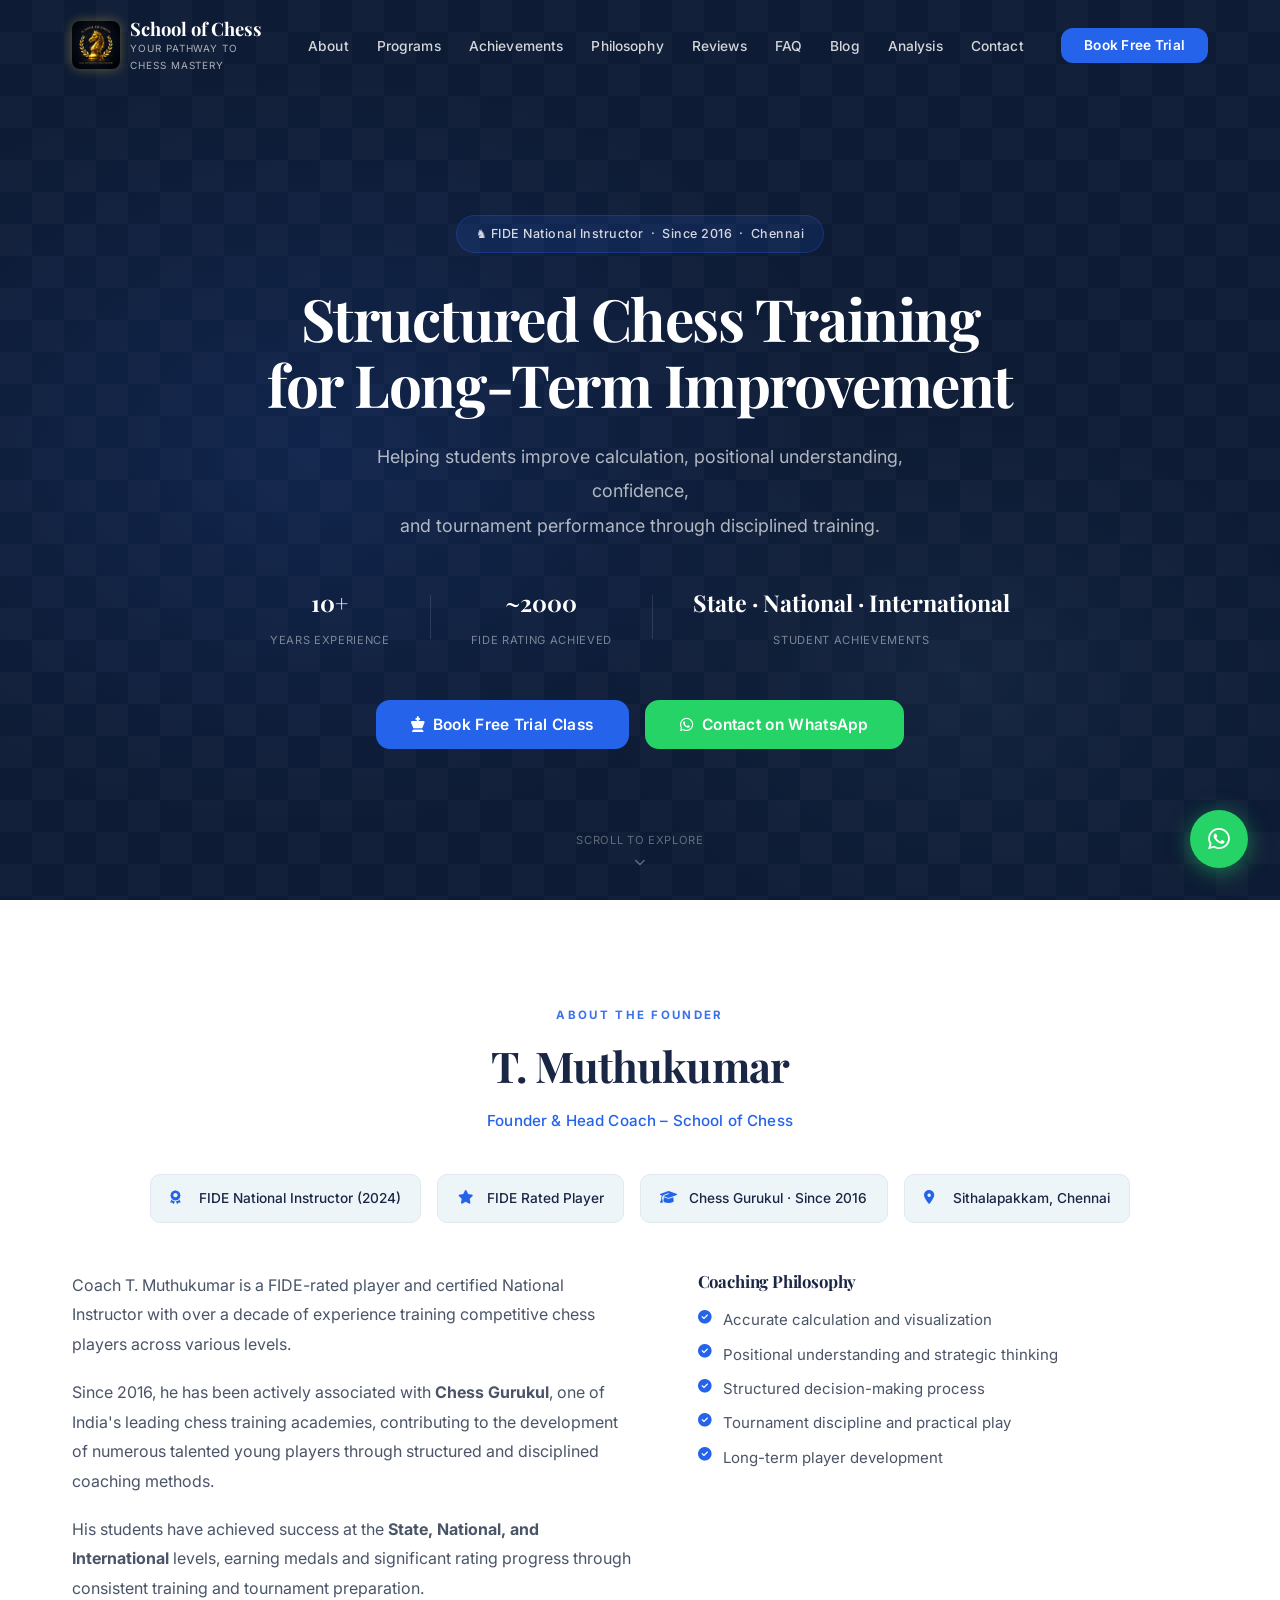
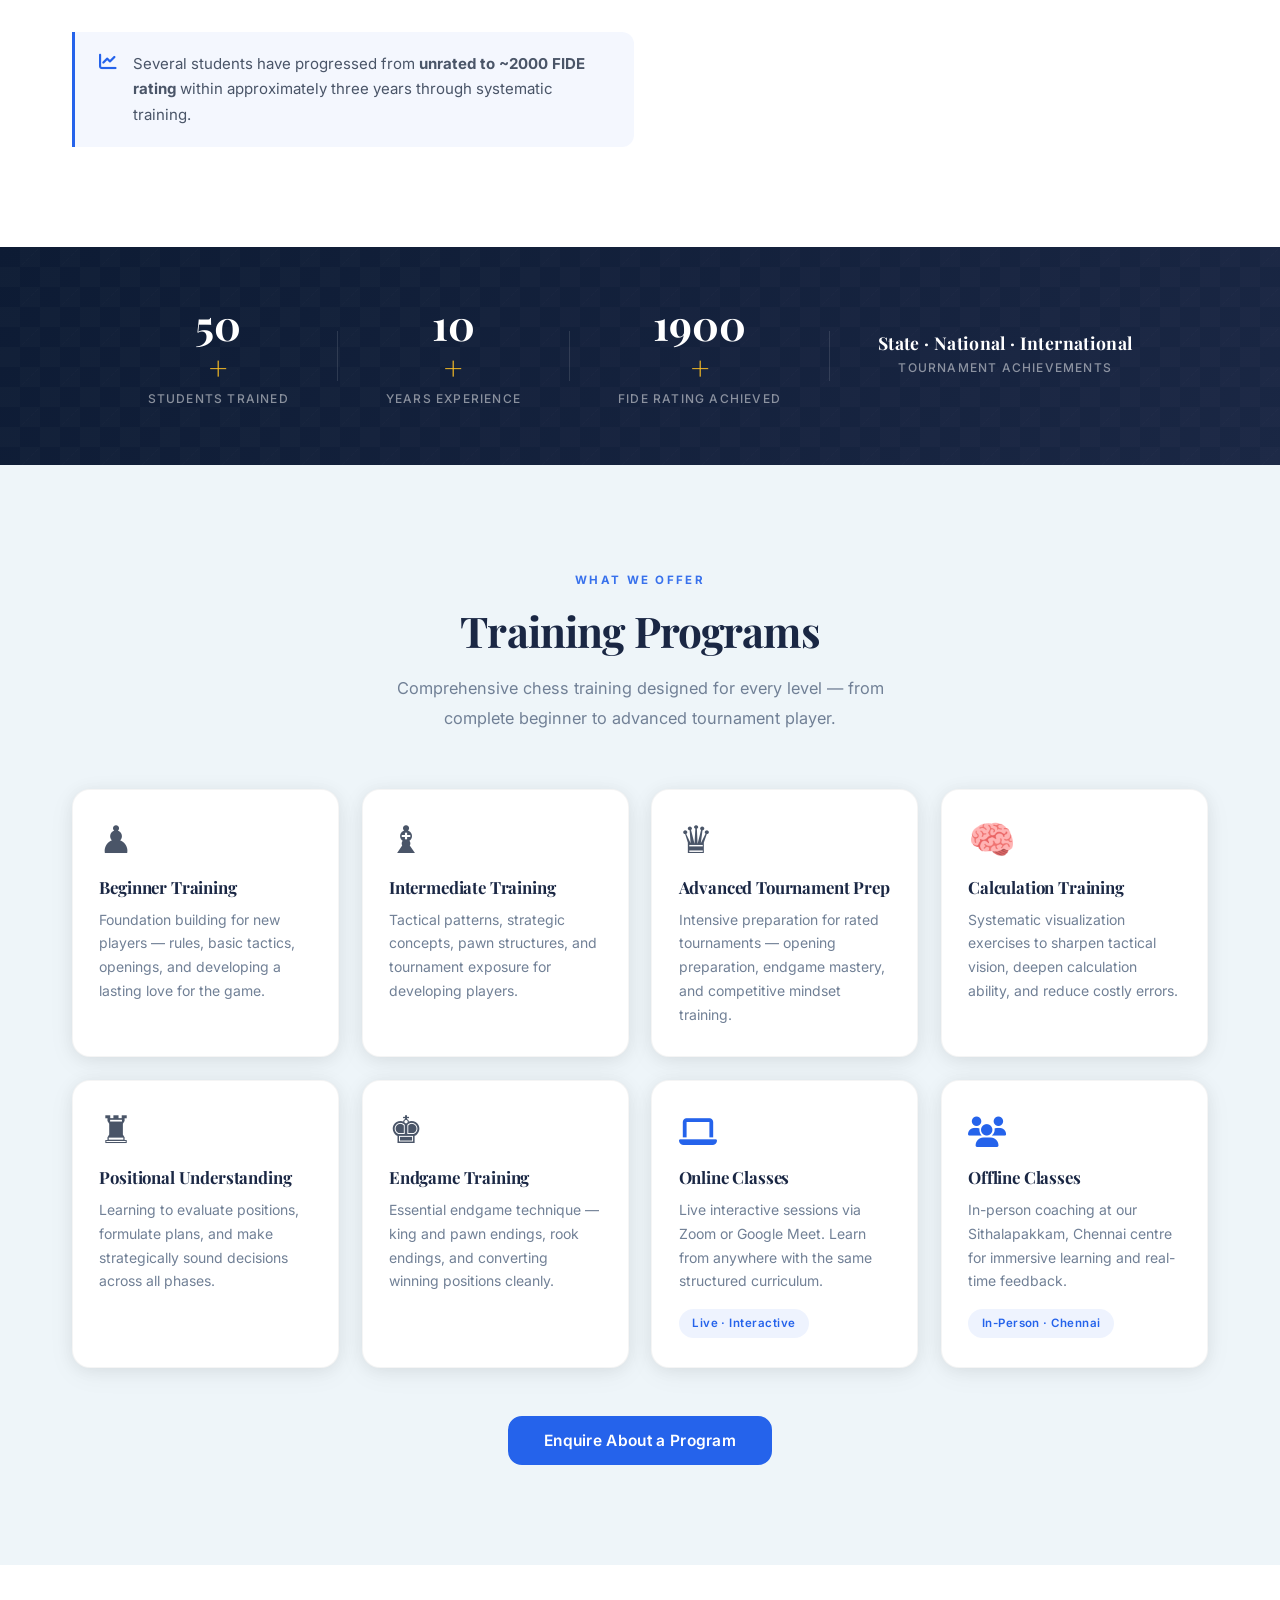
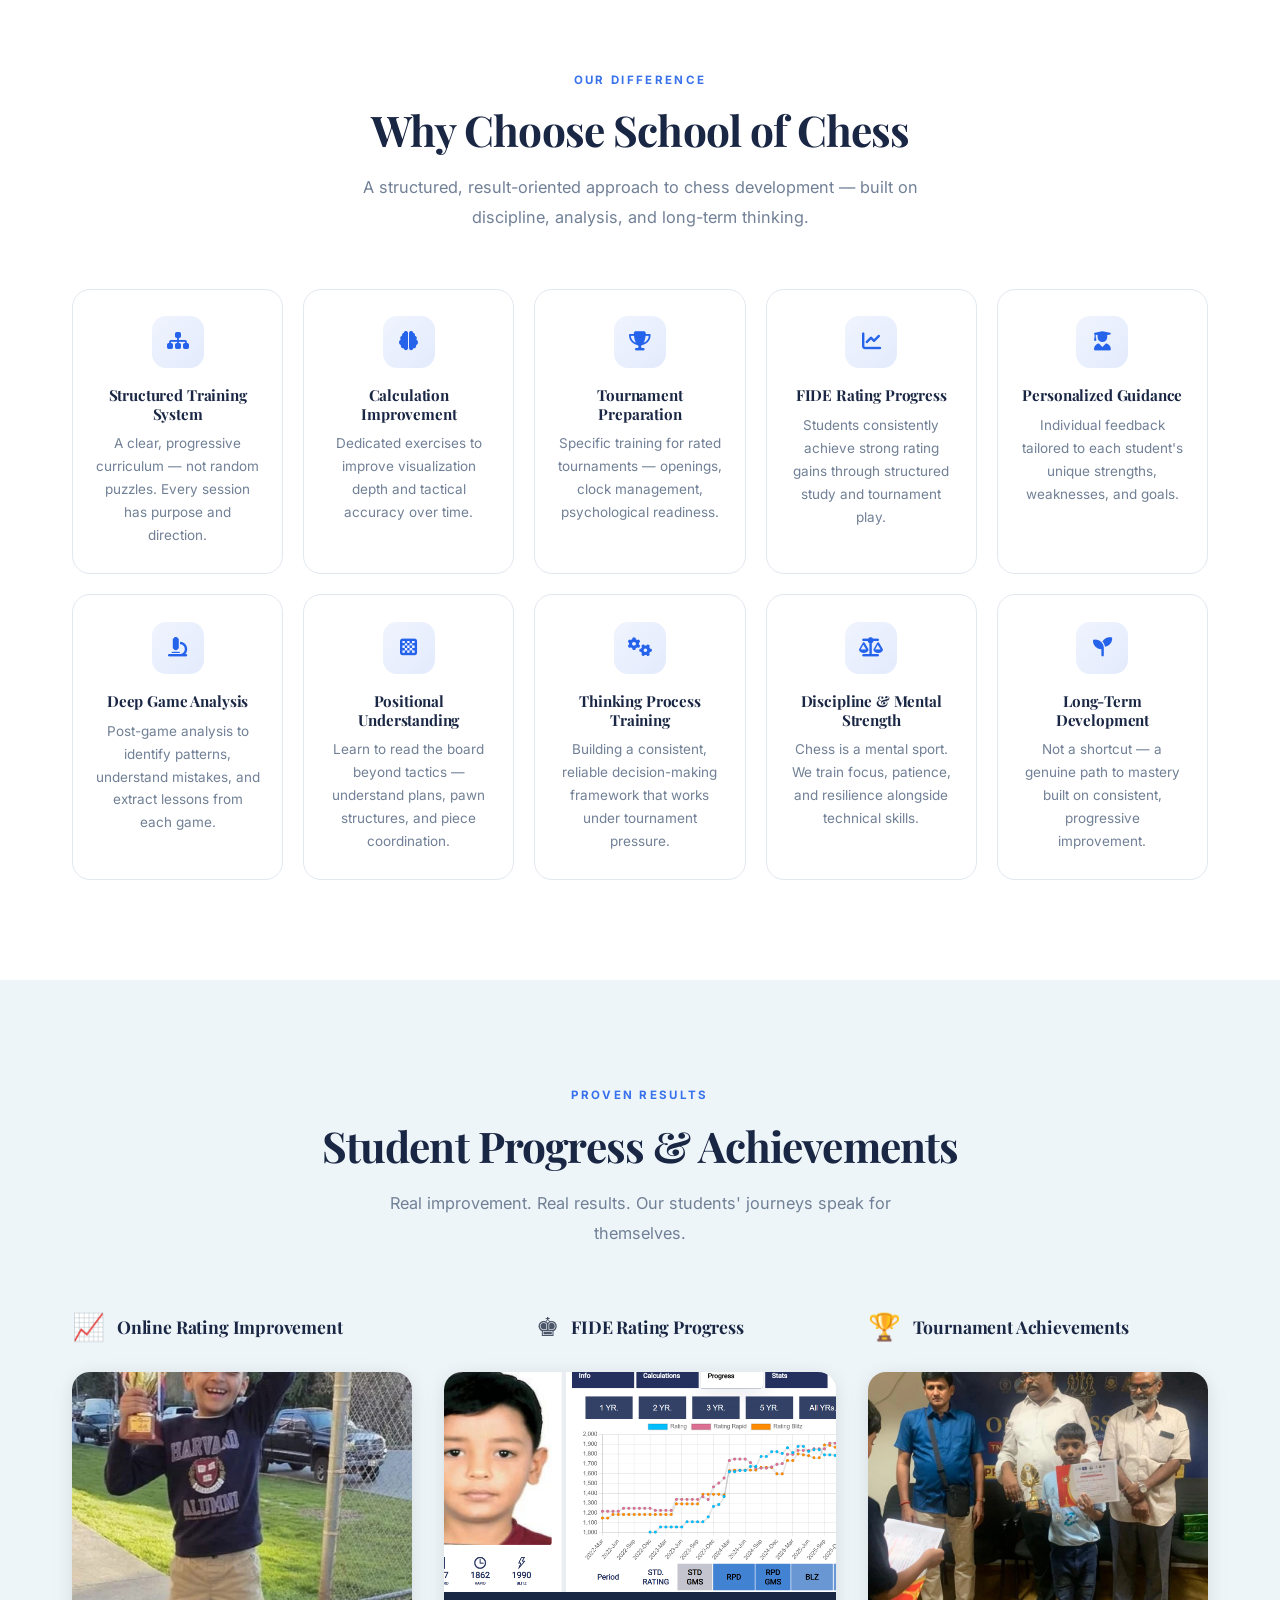
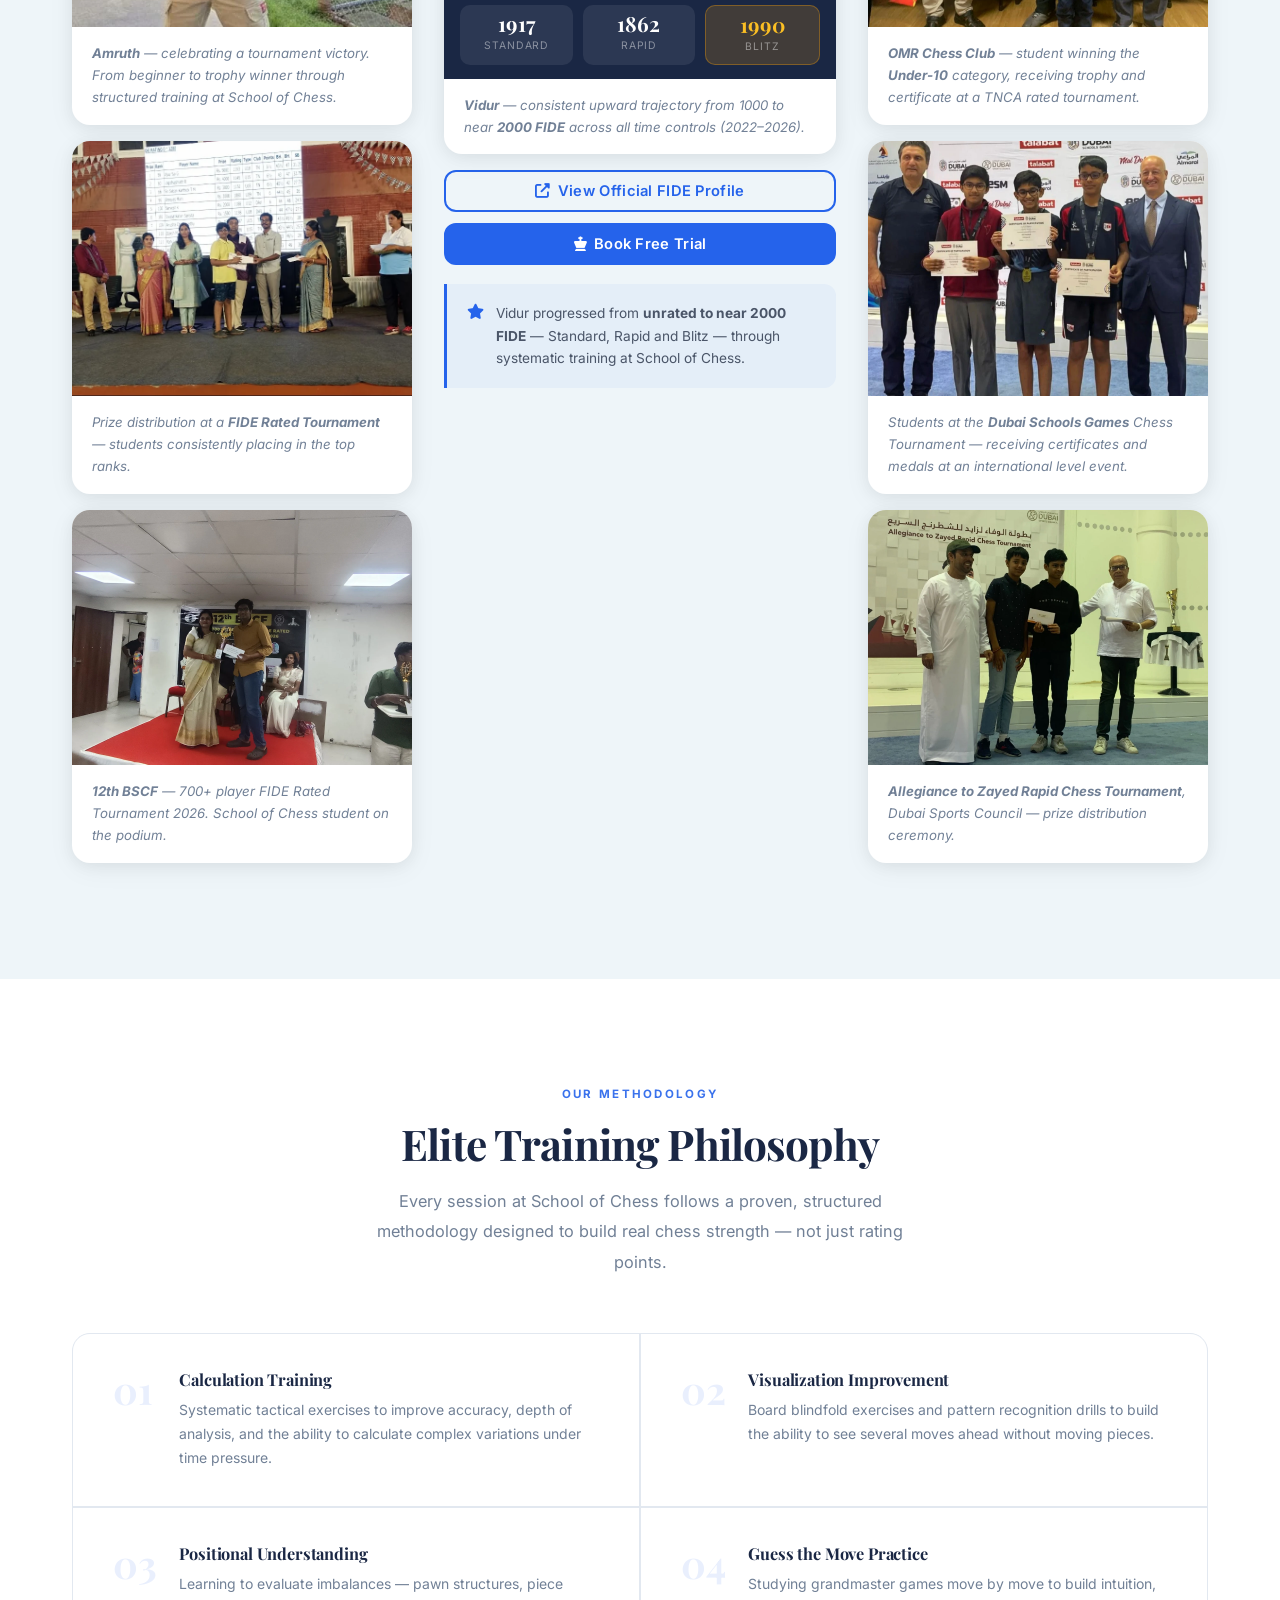
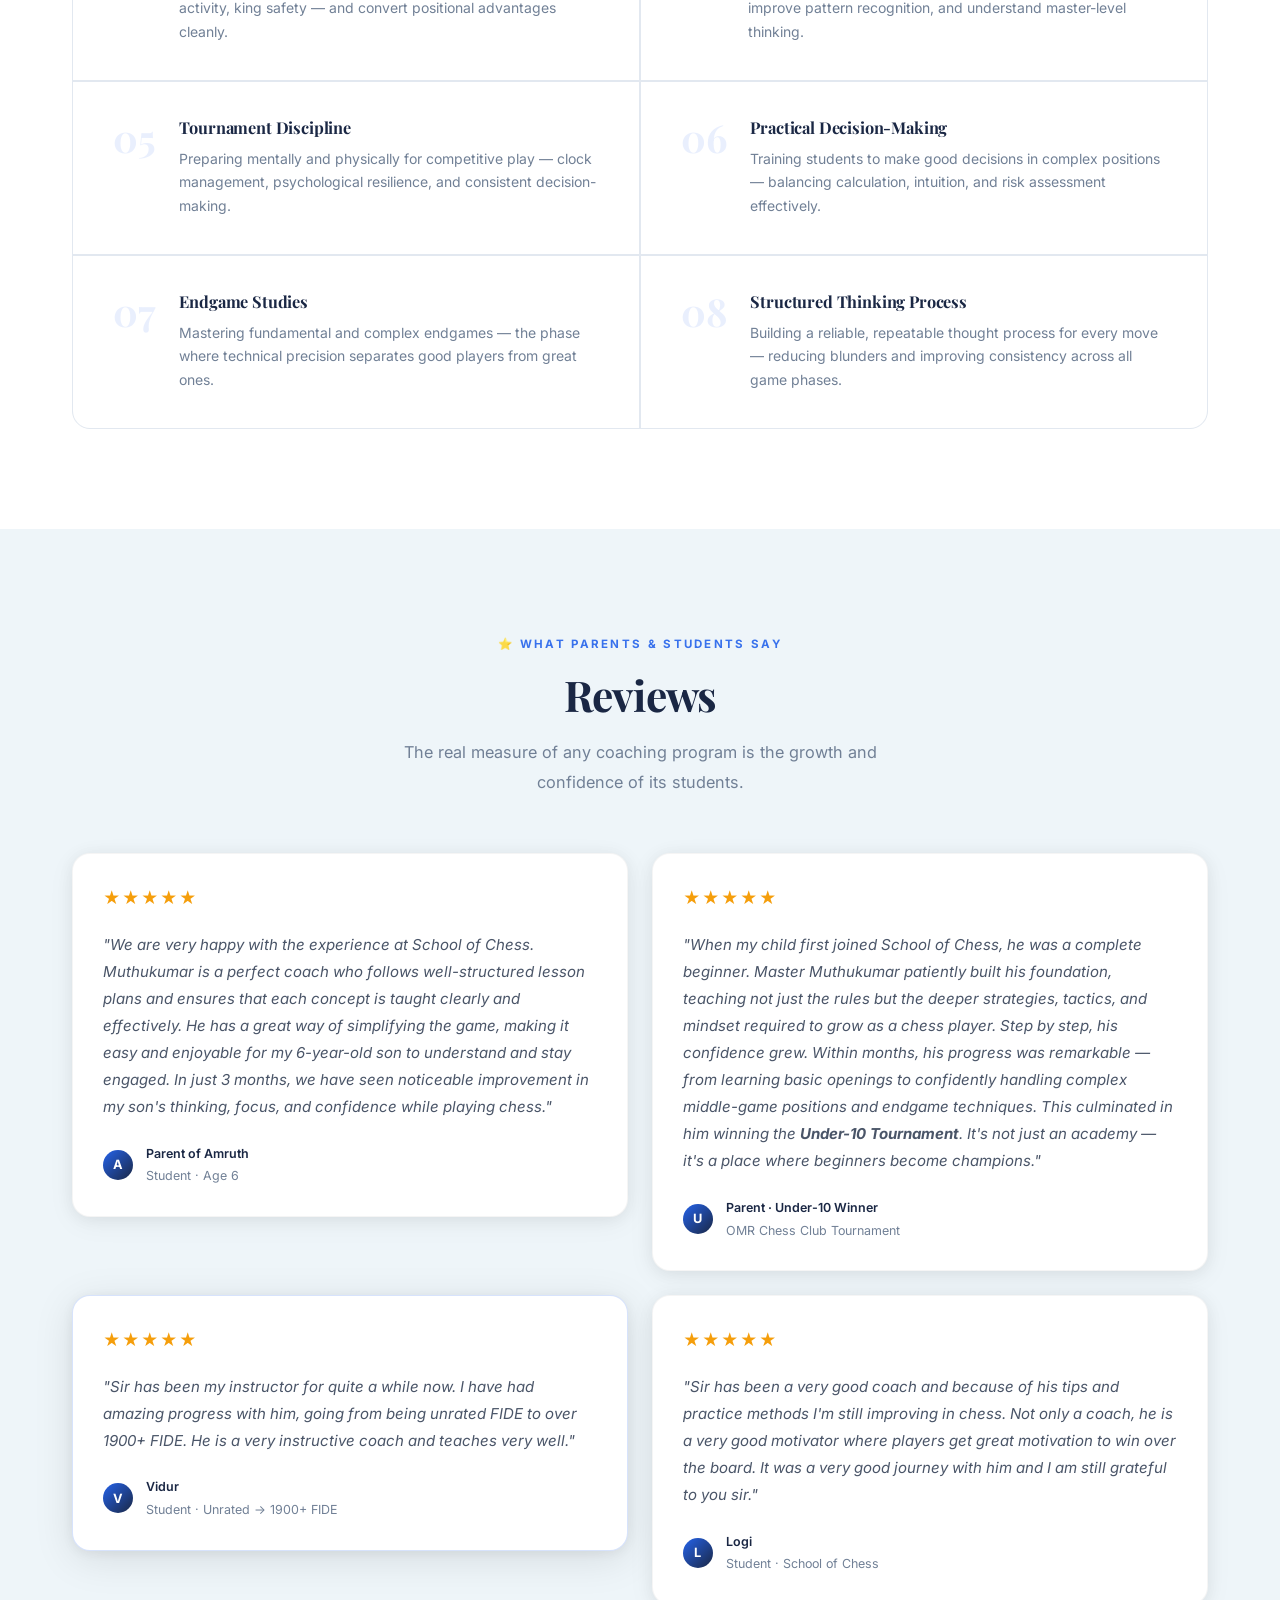
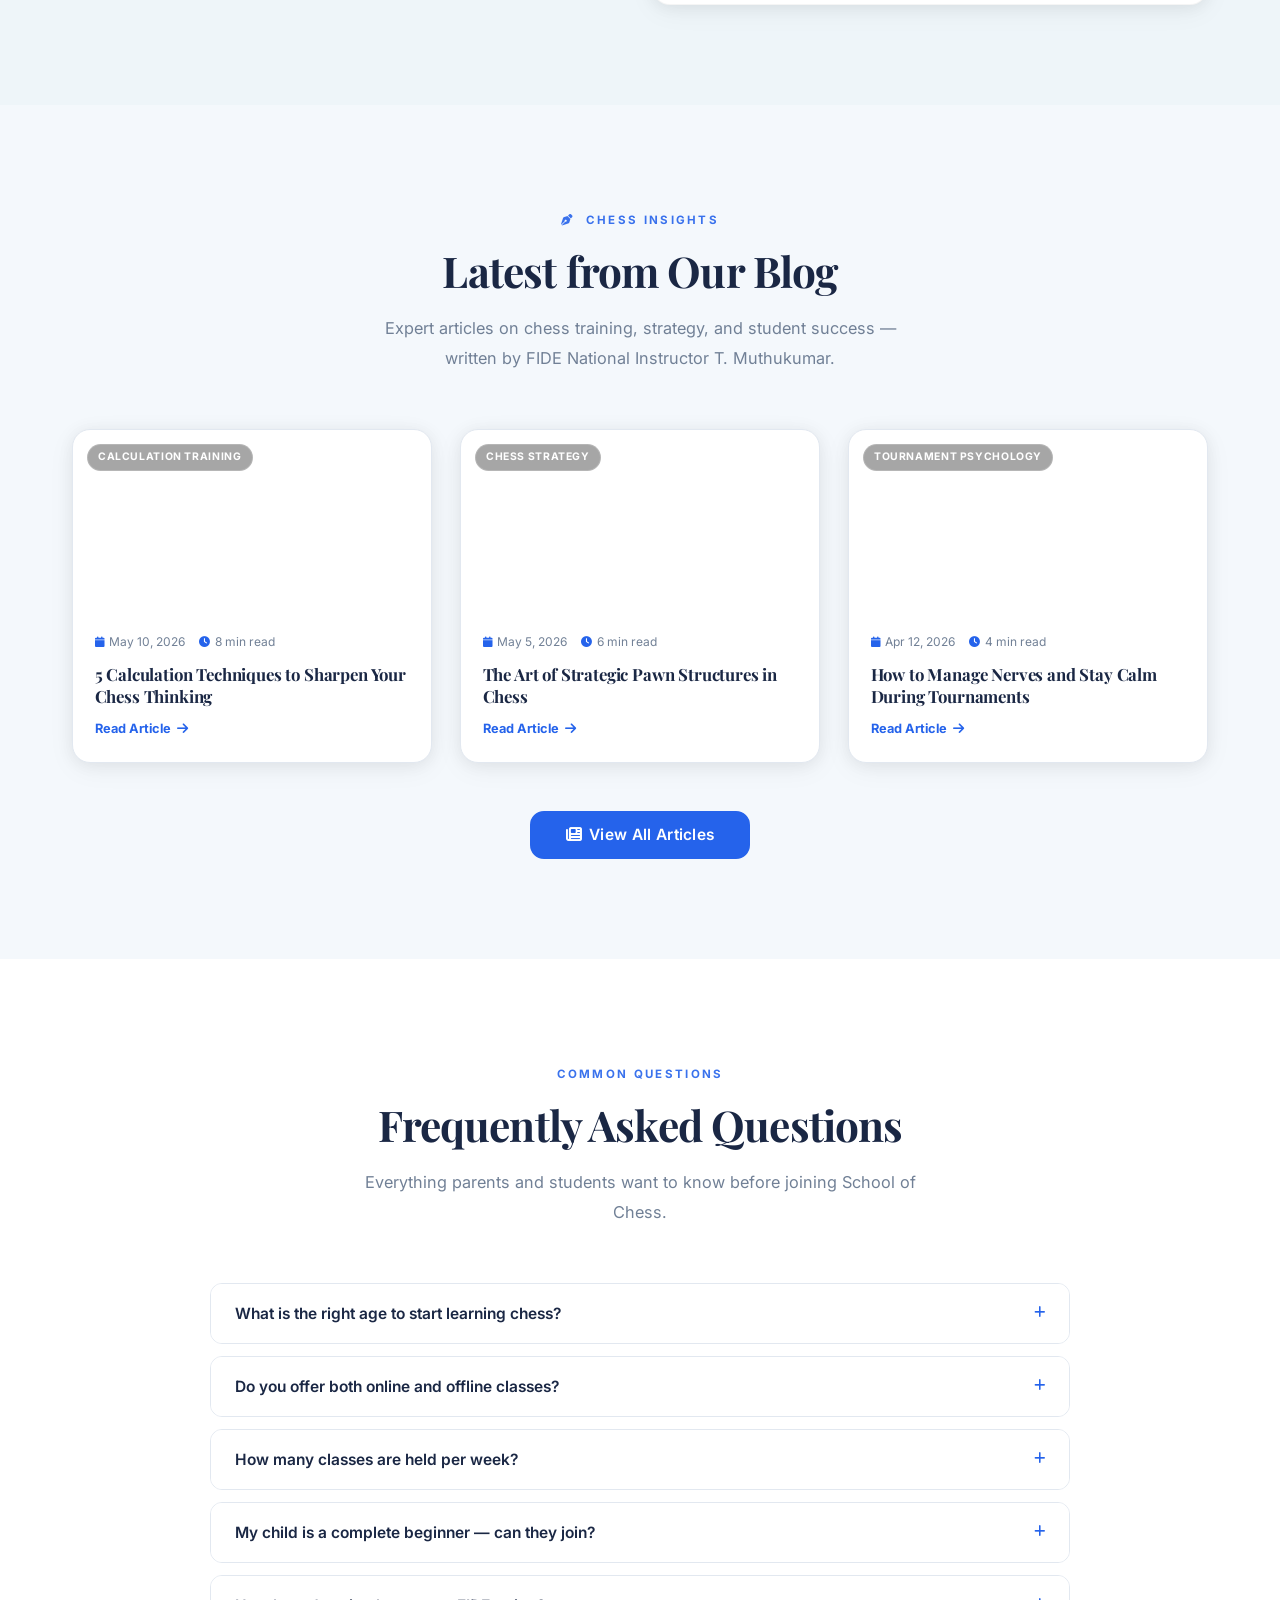
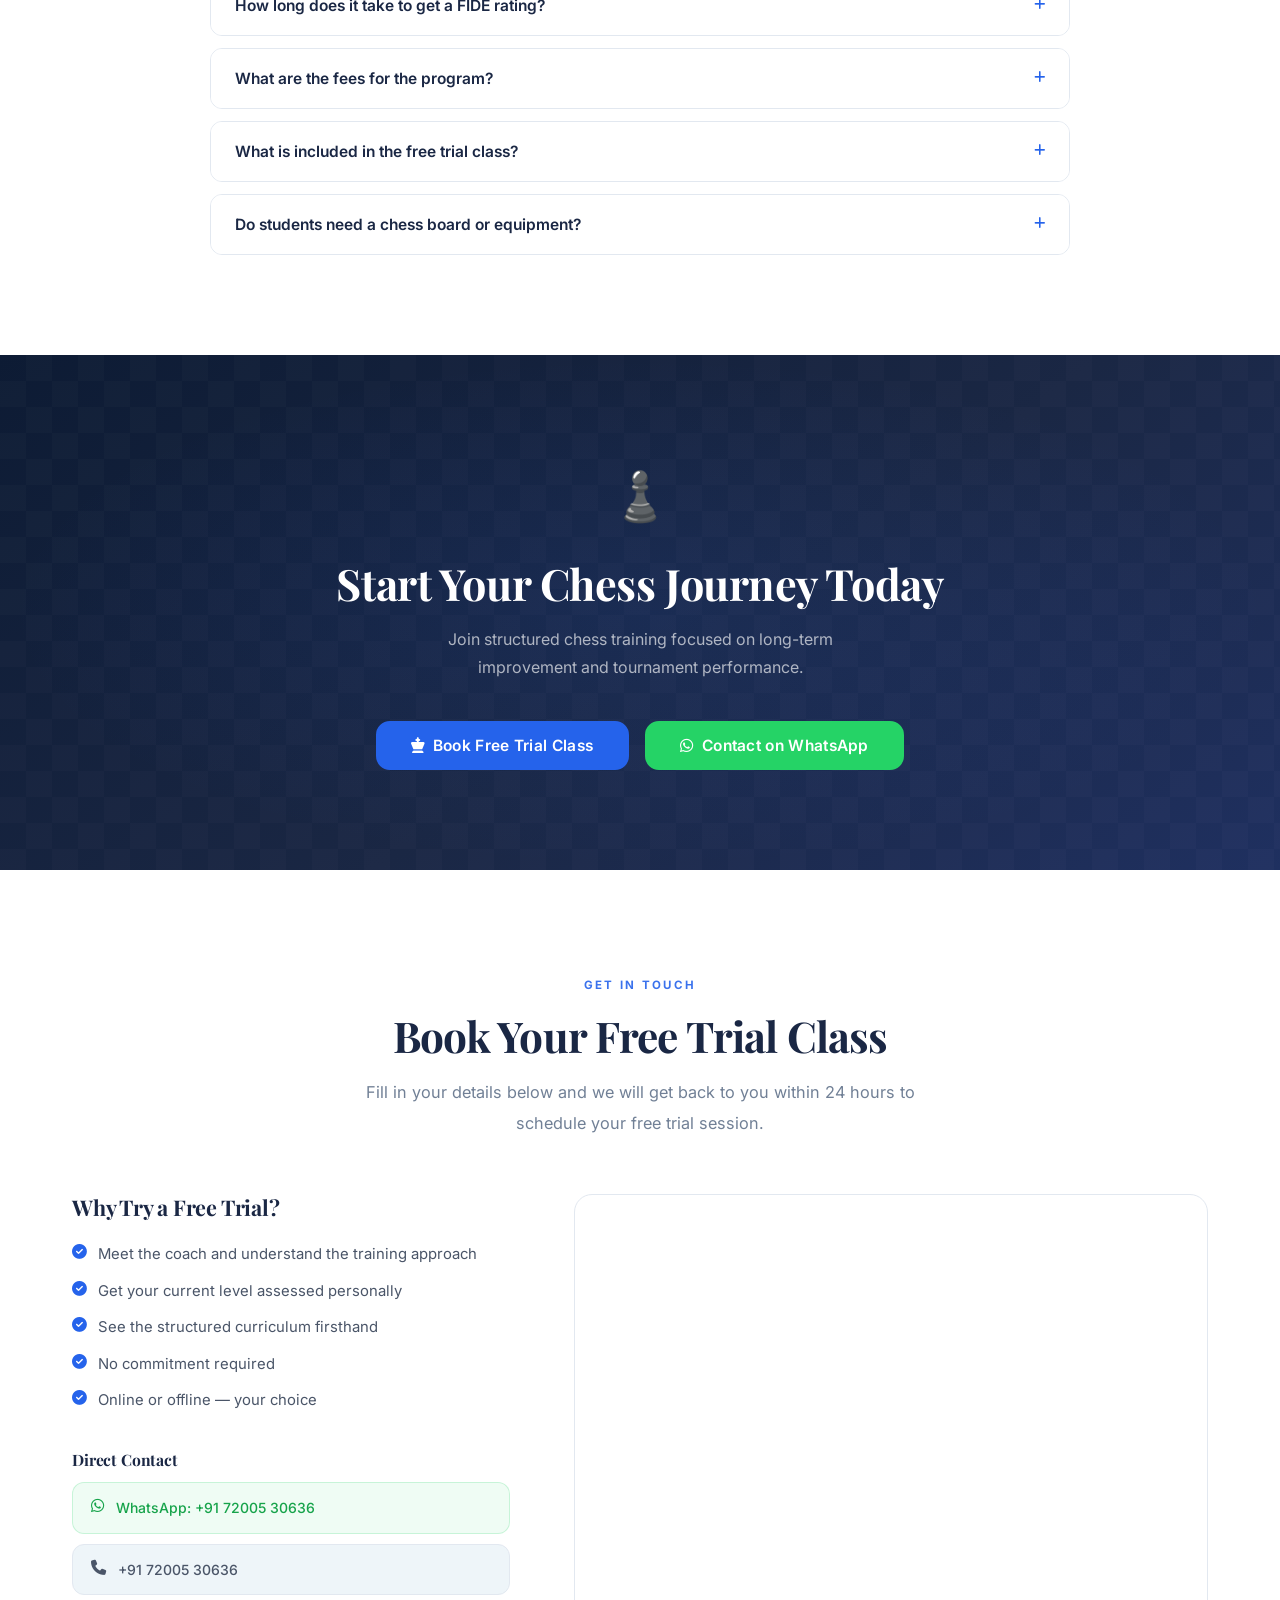
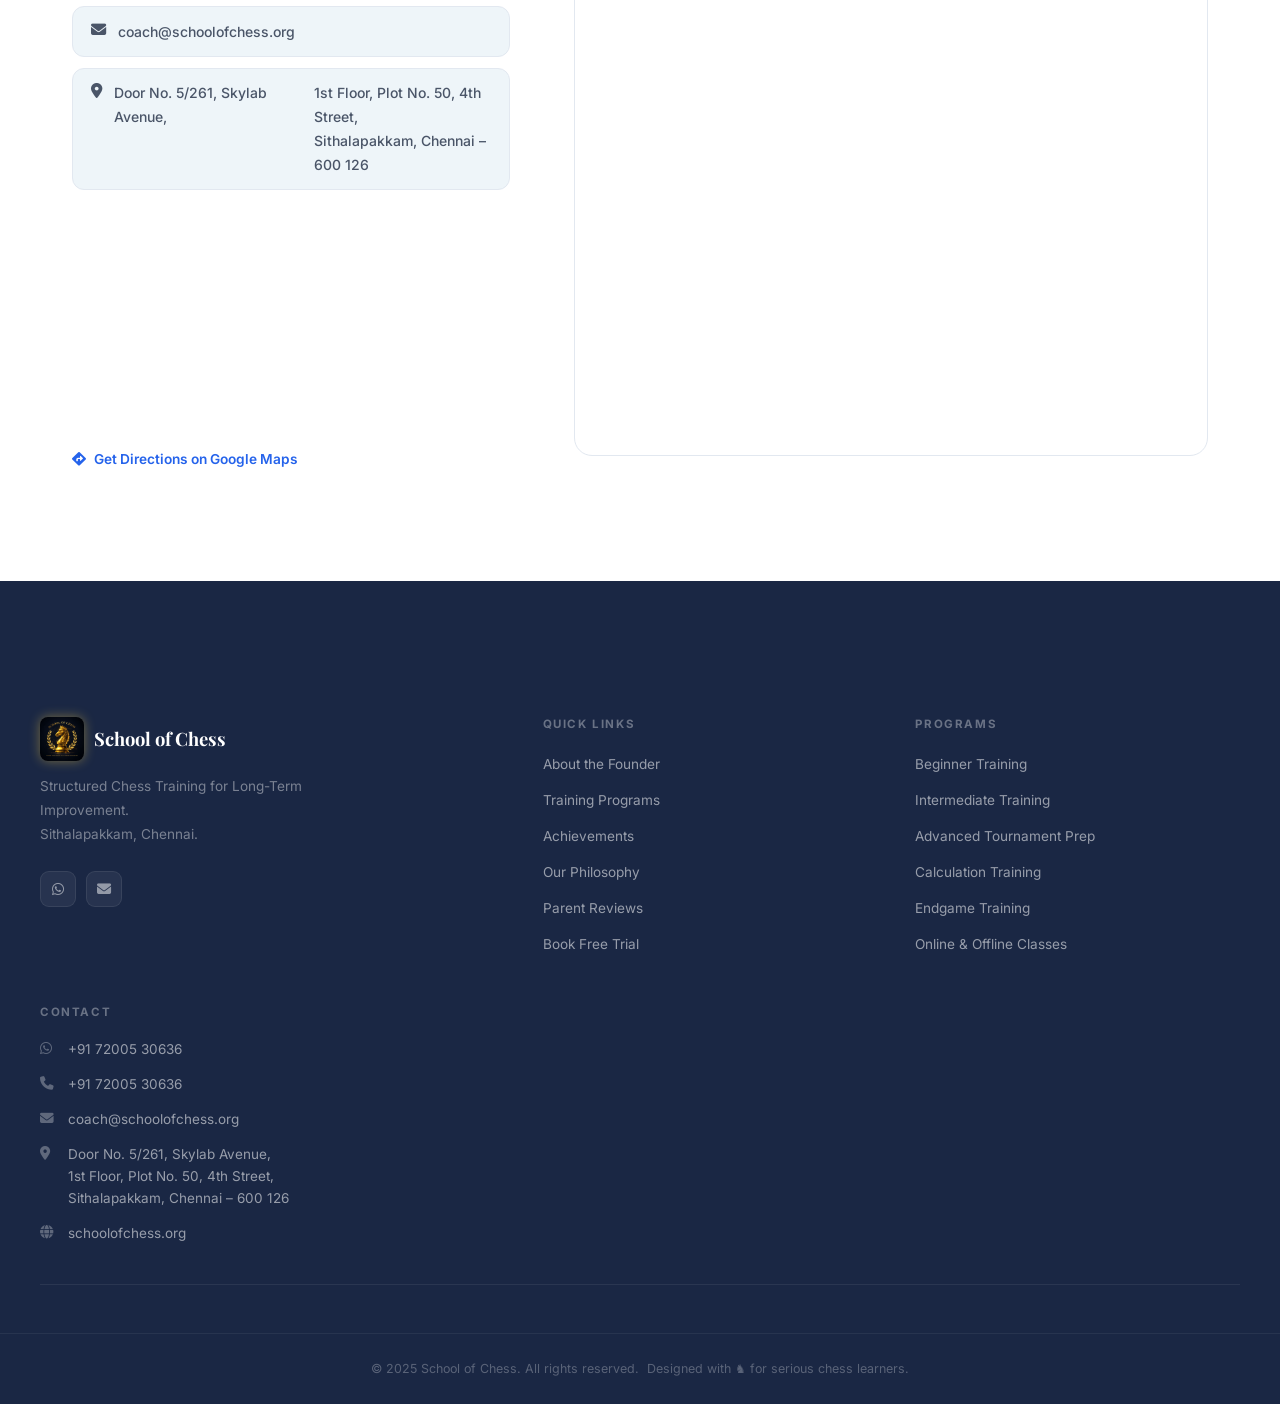
==== index.html @ c5fd415d "v27 — Premium mobile UX overhaul (18 targeted fixes) CRITICAL FIXES: - Remove 300ms tap delay: touch" ====
<!DOCTYPE html>
<html lang="en">
<head>
    <meta charset="UTF-8">
    <meta name="viewport" content="width=device-width, initial-scale=1.0">
    <title>School of Chess | Structured Chess Training – Chennai</title>
    <meta name="description" content="School of Chess – Structured chess training by FIDE National Instructor T. Muthukumar in Sithalapakkam, Chennai. Students achieve State, National & International success. Book your free trial class.">
    <meta name="keywords" content="chess academy Chennai, chess coaching Chennai, FIDE rating India, chess classes Sithalapakkam, School of Chess, T. Muthukumar chess coach">
    <meta name="author" content="School of Chess">
    <meta property="og:title" content="School of Chess | Structured Chess Training – Chennai">
    <meta property="og:description" content="Structured chess training for long-term improvement. FIDE National Instructor. Book your free trial class today.">
    <meta property="og:url" content="https://www.schoolofchess.org/">
    <meta property="og:type" content="website">
    <link rel="canonical" href="https://www.schoolofchess.org/">
    <!-- Google Analytics GA4 -->
    <script async src="https://www.googletagmanager.com/gtag/js?id=G-H3VFSQHK1L"></script>
    <script>
        window.dataLayer = window.dataLayer || [];
        function gtag(){dataLayer.push(arguments);}
        gtag('js', new Date());
        gtag('config', 'G-H3VFSQHK1L');
    </script>

    <!-- Google Fonts -->
    <link rel="preconnect" href="https://fonts.googleapis.com">
    <link rel="preconnect" href="https://fonts.gstatic.com" crossorigin>
    <link href="https://fonts.googleapis.com/css2?family=Playfair+Display:wght@400;500;600;700&family=Inter:wght@300;400;500;600;700&display=swap" rel="stylesheet">

    <!-- Font Awesome -->
    <link rel="stylesheet" href="https://cdnjs.cloudflare.com/ajax/libs/font-awesome/6.5.0/css/all.min.css">

    <link rel="stylesheet" href="css/style.css?v=27">
    <link rel="stylesheet" href="css/blog.css">
    <link rel="icon" type="image/png" href="images/SCHOOL OF CHESS.png">

    <!-- Schema.org Structured Data — Local Business SEO -->
    <script type="application/ld+json">
    {
        "@context": "https://schema.org",
        "@type": "SportsOrganization",
        "name": "School of Chess",
        "url": "https://www.schoolofchess.org",
        "description": "School of Chess offers structured chess training by FIDE National Instructor T. Muthukumar in Chennai. Students achieve State, National and International success.",
        "telephone": "+917200530636",
        "email": "coach@schoolofchess.org",
        "address": {
            "@type": "PostalAddress",
            "streetAddress": "Door No. 5/261, Skylab Avenue, 1st Floor, Plot No. 50, 4th Street",
            "addressLocality": "Sithalapakkam",
            "addressRegion": "Tamil Nadu",
            "postalCode": "600126",
            "addressCountry": "IN"
        },
        "openingHours": "Mo-Sa 09:00-20:00",
        "founder": {
            "@type": "Person",
            "name": "T. Muthukumar",
            "jobTitle": "FIDE National Instructor and Head Coach"
        },
        "hasOfferCatalog": {
            "@type": "OfferCatalog",
            "name": "Chess Training Programs",
            "itemListElement": [
                {"@type": "Offer", "itemOffered": {"@type": "Service", "name": "Beginner Chess Training"}},
                {"@type": "Offer", "itemOffered": {"@type": "Service", "name": "Intermediate Chess Training"}},
                {"@type": "Offer", "itemOffered": {"@type": "Service", "name": "Advanced Tournament Preparation"}},
                {"@type": "Offer", "itemOffered": {"@type": "Service", "name": "Online Chess Classes"}},
                {"@type": "Offer", "itemOffered": {"@type": "Service", "name": "Offline Chess Classes Chennai"}}
            ]
        }
    }
    </script>
</head>
<body>

    <!-- ===== NAVIGATION ===== -->
    <nav class="navbar" id="navbar">
        <div class="nav-container">
            <a href="#hero" class="nav-logo">
                <img src="images/SCHOOL OF CHESS.png" alt="School of Chess Logo" class="nav-logo-img">
                <div class="logo-text">
                    <span class="logo-name">School of Chess</span>
                    <span class="logo-tagline">Your Pathway to Chess Mastery</span>
                </div>
            </a>
            <ul class="nav-links" id="navLinks">
                <li><a href="#about">About</a></li>
                <li><a href="#programs">Programs</a></li>
                <li><a href="#achievements">Achievements</a></li>
                <li><a href="#philosophy">Philosophy</a></li>
                <li><a href="#reviews">Reviews</a></li>
                <li><a href="#faq">FAQ</a></li>
                <li><a href="blog.html">Blog</a></li>
                <li><a href="analysis.html">Analysis</a></li>
                <li><a href="#enquiry">Contact</a></li>
            </ul>
            <div class="nav-actions">
                <a href="#enquiry" class="btn btn-primary nav-cta">Book Free Trial</a>
                <button class="hamburger" id="hamburger" aria-label="Open menu">
                    <span></span><span></span><span></span>
                </button>
            </div>
        </div>
    </nav>

    <!-- ===== HERO ===== -->
    <section id="hero" class="hero">
        <div class="hero-overlay"></div>
        <div class="container hero-content">
            <div class="hero-badge">
                <span>♞ FIDE National Instructor &nbsp;·&nbsp; Since 2016 &nbsp;·&nbsp; Chennai</span>
            </div>
            <h1 class="hero-heading">
                Structured Chess Training<br>for Long-Term Improvement
            </h1>
            <p class="hero-subheading">
                Helping students improve calculation, positional understanding, confidence,<br class="hide-mobile">
                and tournament performance through disciplined training.
            </p>
            <div class="hero-stats">
                <div class="stat">
                    <span class="stat-num">10+</span>
                    <span class="stat-label">Years Experience</span>
                </div>
                <div class="stat-divider"></div>
                <div class="stat">
                    <span class="stat-num">~2000</span>
                    <span class="stat-label">FIDE Rating Achieved</span>
                </div>
                <div class="stat-divider"></div>
                <div class="stat">
                    <span class="stat-num">State · National · International</span>
                    <span class="stat-label">Student Achievements</span>
                </div>
            </div>
            <div class="hero-ctas">
                <a href="#enquiry" class="btn btn-primary btn-lg">
                    <i class="fas fa-chess-king"></i> Book Free Trial Class
                </a>
                <a href="https://wa.me/917200530636" class="btn btn-whatsapp btn-lg" target="_blank" rel="noopener">
                    <i class="fab fa-whatsapp"></i> Contact on WhatsApp
                </a>
            </div>
        </div>
        <div class="hero-scroll-hint">
            <span>Scroll to explore</span>
            <i class="fas fa-chevron-down"></i>
        </div>
    </section>

    <!-- ===== ABOUT FOUNDER ===== -->
    <section id="about" class="section about-section">
        <div class="container">
            <div class="about-header">
                <div class="section-label">About the Founder</div>
                <h2 class="section-title">T. Muthukumar</h2>
                <p class="about-subtitle">Founder &amp; Head Coach – School of Chess</p>
            </div>
            <div class="about-credentials-row">
                <div class="credential">
                    <i class="fas fa-award"></i>
                    <span>FIDE National Instructor (2024)</span>
                </div>
                <div class="credential">
                    <i class="fas fa-star"></i>
                    <span>FIDE Rated Player</span>
                </div>
                <div class="credential">
                    <i class="fas fa-graduation-cap"></i>
                    <span>Chess Gurukul · Since 2016</span>
                </div>
                <div class="credential">
                    <i class="fas fa-map-marker-alt"></i>
                    <span>Sithalapakkam, Chennai</span>
                </div>
            </div>
            <div class="about-body">
                <div class="about-text-col">
                    <p class="about-text">
                        Coach T. Muthukumar is a FIDE-rated player and certified National Instructor with over a decade of experience training competitive chess players across various levels.
                    </p>
                    <p class="about-text">
                        Since 2016, he has been actively associated with <strong>Chess Gurukul</strong>, one of India's leading chess training academies, contributing to the development of numerous talented young players through structured and disciplined coaching methods.
                    </p>
                    <p class="about-text">
                        His students have achieved success at the <strong>State, National, and International</strong> levels, earning medals and significant rating progress through consistent training and tournament preparation.
                    </p>
                    <div class="about-highlight">
                        <i class="fas fa-chart-line"></i>
                        <p>Several students have progressed from <strong>unrated to ~2000 FIDE rating</strong> within approximately three years through systematic training.</p>
                    </div>
                </div>
                <div class="about-philosophy-col">
                    <div class="philosophy-pillars">
                        <h4>Coaching Philosophy</h4>
                        <ul class="pillars-list">
                            <li><i class="fas fa-check-circle"></i> Accurate calculation and visualization</li>
                            <li><i class="fas fa-check-circle"></i> Positional understanding and strategic thinking</li>
                            <li><i class="fas fa-check-circle"></i> Structured decision-making process</li>
                            <li><i class="fas fa-check-circle"></i> Tournament discipline and practical play</li>
                            <li><i class="fas fa-check-circle"></i> Long-term player development</li>
                        </ul>
                    </div>
                </div>
            </div>
        </div>
    </section>

    <!-- ===== STATS STRIP ===== -->
    <section class="stats-strip">
        <div class="container">
            <div class="stats-strip-grid">
                <div class="strip-stat">
                    <span class="strip-num" data-target="50">0</span><span class="strip-plus">+</span>
                    <span class="strip-label">Students Trained</span>
                </div>
                <div class="strip-divider"></div>
                <div class="strip-stat">
                    <span class="strip-num" data-target="10">0</span><span class="strip-plus">+</span>
                    <span class="strip-label">Years Experience</span>
                </div>
                <div class="strip-divider"></div>
                <div class="strip-stat">
                    <span class="strip-num" data-target="1900">0</span><span class="strip-plus">+</span>
                    <span class="strip-label">FIDE Rating Achieved</span>
                </div>
                <div class="strip-divider"></div>
                <div class="strip-stat">
                    <span class="strip-num strip-text">State · National · International</span>
                    <span class="strip-label">Tournament Achievements</span>
                </div>
            </div>
        </div>
    </section>

    <!-- ===== TRAINING PROGRAMS ===== -->
    <section id="programs" class="section programs-section">
        <div class="container">
            <div class="section-header">
                <div class="section-label">What We Offer</div>
                <h2 class="section-title">Training Programs</h2>
                <p class="section-desc">Comprehensive chess training designed for every level — from complete beginner to advanced tournament player.</p>
            </div>
            <div class="programs-grid">
                <div class="program-card">
                    <div class="program-icon">♟</div>
                    <h3>Beginner Training</h3>
                    <p>Foundation building for new players — rules, basic tactics, openings, and developing a lasting love for the game.</p>
                </div>
                <div class="program-card">
                    <div class="program-icon">♝</div>
                    <h3>Intermediate Training</h3>
                    <p>Tactical patterns, strategic concepts, pawn structures, and tournament exposure for developing players.</p>
                </div>
                <div class="program-card">
                    <div class="program-icon">♛</div>
                    <h3>Advanced Tournament Prep</h3>
                    <p>Intensive preparation for rated tournaments — opening preparation, endgame mastery, and competitive mindset training.</p>
                </div>
                <div class="program-card">
                    <div class="program-icon">🧠</div>
                    <h3>Calculation Training</h3>
                    <p>Systematic visualization exercises to sharpen tactical vision, deepen calculation ability, and reduce costly errors.</p>
                </div>
                <div class="program-card">
                    <div class="program-icon">♜</div>
                    <h3>Positional Understanding</h3>
                    <p>Learning to evaluate positions, formulate plans, and make strategically sound decisions across all phases.</p>
                </div>
                <div class="program-card">
                    <div class="program-icon">♚</div>
                    <h3>Endgame Training</h3>
                    <p>Essential endgame technique — king and pawn endings, rook endings, and converting winning positions cleanly.</p>
                </div>
                <div class="program-card">
                    <div class="program-icon"><i class="fas fa-laptop"></i></div>
                    <h3>Online Classes</h3>
                    <p>Live interactive sessions via Zoom or Google Meet. Learn from anywhere with the same structured curriculum.</p>
                    <span class="program-tag">Live · Interactive</span>
                </div>
                <div class="program-card">
                    <div class="program-icon"><i class="fas fa-users"></i></div>
                    <h3>Offline Classes</h3>
                    <p>In-person coaching at our Sithalapakkam, Chennai centre for immersive learning and real-time feedback.</p>
                    <span class="program-tag">In-Person · Chennai</span>
                </div>
            </div>
            <div class="programs-cta">
                <a href="#enquiry" class="btn btn-primary btn-lg">Enquire About a Program</a>
            </div>
        </div>
    </section>

    <!-- ===== WHY CHOOSE US ===== -->
    <section id="why-us" class="section why-section">
        <div class="container">
            <div class="section-header">
                <div class="section-label">Our Difference</div>
                <h2 class="section-title">Why Choose School of Chess</h2>
                <p class="section-desc">A structured, result-oriented approach to chess development — built on discipline, analysis, and long-term thinking.</p>
            </div>
            <div class="why-grid">
                <div class="why-card">
                    <div class="why-icon"><i class="fas fa-sitemap"></i></div>
                    <h4>Structured Training System</h4>
                    <p>A clear, progressive curriculum — not random puzzles. Every session has purpose and direction.</p>
                </div>
                <div class="why-card">
                    <div class="why-icon"><i class="fas fa-brain"></i></div>
                    <h4>Calculation Improvement</h4>
                    <p>Dedicated exercises to improve visualization depth and tactical accuracy over time.</p>
                </div>
                <div class="why-card">
                    <div class="why-icon"><i class="fas fa-trophy"></i></div>
                    <h4>Tournament Preparation</h4>
                    <p>Specific training for rated tournaments — openings, clock management, psychological readiness.</p>
                </div>
                <div class="why-card">
                    <div class="why-icon"><i class="fas fa-chart-line"></i></div>
                    <h4>FIDE Rating Progress</h4>
                    <p>Students consistently achieve strong rating gains through structured study and tournament play.</p>
                </div>
                <div class="why-card">
                    <div class="why-icon"><i class="fas fa-user-graduate"></i></div>
                    <h4>Personalized Guidance</h4>
                    <p>Individual feedback tailored to each student's unique strengths, weaknesses, and goals.</p>
                </div>
                <div class="why-card">
                    <div class="why-icon"><i class="fas fa-microscope"></i></div>
                    <h4>Deep Game Analysis</h4>
                    <p>Post-game analysis to identify patterns, understand mistakes, and extract lessons from each game.</p>
                </div>
                <div class="why-card">
                    <div class="why-icon"><i class="fas fa-chess-board"></i></div>
                    <h4>Positional Understanding</h4>
                    <p>Learn to read the board beyond tactics — understand plans, pawn structures, and piece coordination.</p>
                </div>
                <div class="why-card">
                    <div class="why-icon"><i class="fas fa-cogs"></i></div>
                    <h4>Thinking Process Training</h4>
                    <p>Building a consistent, reliable decision-making framework that works under tournament pressure.</p>
                </div>
                <div class="why-card">
                    <div class="why-icon"><i class="fas fa-balance-scale"></i></div>
                    <h4>Discipline &amp; Mental Strength</h4>
                    <p>Chess is a mental sport. We train focus, patience, and resilience alongside technical skills.</p>
                </div>
                <div class="why-card">
                    <div class="why-icon"><i class="fas fa-seedling"></i></div>
                    <h4>Long-Term Development</h4>
                    <p>Not a shortcut — a genuine path to mastery built on consistent, progressive improvement.</p>
                </div>
            </div>
        </div>
    </section>

    <!-- ===== ACHIEVEMENTS ===== -->
    <section id="achievements" class="section achievements-section">
        <div class="container">
            <div class="section-header">
                <div class="section-label">Proven Results</div>
                <h2 class="section-title">Student Progress &amp; Achievements</h2>
                <p class="section-desc">Real improvement. Real results. Our students' journeys speak for themselves.</p>
            </div>
            <div class="achievements-grid">

                <!-- Column 1: Online Rating -->
                <div class="achievement-col">
                    <div class="achievement-col-header">
                        <span class="col-icon">📈</span>
                        <h3>Online Rating Improvement</h3>
                    </div>
                    <div class="achievement-card">
                        <img src="images/unnamed.webp" alt="Student Amruth celebrating tournament win with trophy" class="achievement-img" loading="lazy">
                        <p class="achievement-caption"><strong>Amruth</strong> — celebrating a tournament victory. From beginner to trophy winner through structured training at School of Chess.</p>
                    </div>
                    <div class="achievement-card">
                        <img src="images/unnamed (4).webp" alt="Rated chess tournament prize ceremony" class="achievement-img" loading="lazy">
                        <p class="achievement-caption">Prize distribution at a <strong>FIDE Rated Tournament</strong> — students consistently placing in the top ranks.</p>
                    </div>
                    <div class="achievement-card">
                        <img src="images/unnamed (3).webp" alt="12th BSCF rated chess tournament prize ceremony" class="achievement-img" loading="lazy">
                        <p class="achievement-caption"><strong>12th BSCF</strong> — 700+ player FIDE Rated Tournament 2026. School of Chess student on the podium.</p>
                    </div>
                </div>

                <!-- Column 2: FIDE Rating (featured) -->
                <div class="achievement-col achievement-col-featured">
                    <div class="achievement-col-header">
                        <span class="col-icon">♚</span>
                        <h3>FIDE Rating Progress</h3>
                    </div>
                    <div class="achievement-card fide-card">
                        <img src="images/Screenshot 2026-05-13 075937.png" alt="Vidur FIDE rating progress chart – Standard 1917, Rapid 1862, Blitz 1990" class="achievement-img fide-img" loading="lazy">
                        <div class="fide-ratings-bar">
                            <div class="fide-rating-pill">
                                <span class="fide-pill-num">1917</span>
                                <span class="fide-pill-label">Standard</span>
                            </div>
                            <div class="fide-rating-pill">
                                <span class="fide-pill-num">1862</span>
                                <span class="fide-pill-label">Rapid</span>
                            </div>
                            <div class="fide-rating-pill fide-pill-gold">
                                <span class="fide-pill-num">1990</span>
                                <span class="fide-pill-label">Blitz</span>
                            </div>
                        </div>
                        <p class="achievement-caption"><strong>Vidur</strong> — consistent upward trajectory from 1000 to near <strong>2000 FIDE</strong> across all time controls (2022–2026).</p>
                    </div>
                    <div class="achievement-actions">
                        <a href="https://ratings.fide.com/profile/33393613" class="btn btn-outline" target="_blank" rel="noopener">
                            <i class="fas fa-external-link-alt"></i> View Official FIDE Profile
                        </a>
                        <a href="#enquiry" class="btn btn-primary">
                            <i class="fas fa-chess-king"></i> Book Free Trial
                        </a>
                    </div>
                    <div class="fide-highlight">
                        <i class="fas fa-star"></i>
                        <p>Vidur progressed from <strong>unrated to near 2000 FIDE</strong> — Standard, Rapid and Blitz — through systematic training at School of Chess.</p>
                    </div>
                </div>

                <!-- Column 3: Tournament -->
                <div class="achievement-col">
                    <div class="achievement-col-header">
                        <span class="col-icon">🏆</span>
                        <h3>Tournament Achievements</h3>
                    </div>
                    <div class="achievement-card">
                        <img src="images/unnamed (5).webp" alt="OMR Chess Club TNCA tournament – Under-10 prize ceremony" class="achievement-img" loading="lazy">
                        <p class="achievement-caption"><strong>OMR Chess Club</strong> — student winning the <strong>Under-10</strong> category, receiving trophy and certificate at a TNCA rated tournament.</p>
                    </div>
                    <div class="achievement-card">
                        <img src="images/unnamed (1).webp" alt="Dubai Schools Games – students receiving certificates" class="achievement-img" loading="lazy">
                        <p class="achievement-caption">Students at the <strong>Dubai Schools Games</strong> Chess Tournament — receiving certificates and medals at an international level event.</p>
                    </div>
                    <div class="achievement-card">
                        <img src="images/unnamed (2).webp" alt="Allegiance to Zayed Rapid Chess Tournament" class="achievement-img" loading="lazy">
                        <p class="achievement-caption"><strong>Allegiance to Zayed Rapid Chess Tournament</strong>, Dubai Sports Council — prize distribution ceremony.</p>
                    </div>
                </div>

            </div>
        </div>
    </section>

    <!-- ===== TRAINING PHILOSOPHY ===== -->
    <section id="philosophy" class="section philosophy-section">
        <div class="container">
            <div class="section-header">
                <div class="section-label">Our Methodology</div>
                <h2 class="section-title">Elite Training Philosophy</h2>
                <p class="section-desc">Every session at School of Chess follows a proven, structured methodology designed to build real chess strength — not just rating points.</p>
            </div>
            <div class="philosophy-grid">
                <div class="philosophy-item">
                    <div class="philosophy-num">01</div>
                    <div class="philosophy-content">
                        <h4>Calculation Training</h4>
                        <p>Systematic tactical exercises to improve accuracy, depth of analysis, and the ability to calculate complex variations under time pressure.</p>
                    </div>
                </div>
                <div class="philosophy-item">
                    <div class="philosophy-num">02</div>
                    <div class="philosophy-content">
                        <h4>Visualization Improvement</h4>
                        <p>Board blindfold exercises and pattern recognition drills to build the ability to see several moves ahead without moving pieces.</p>
                    </div>
                </div>
                <div class="philosophy-item">
                    <div class="philosophy-num">03</div>
                    <div class="philosophy-content">
                        <h4>Positional Understanding</h4>
                        <p>Learning to evaluate imbalances — pawn structures, piece activity, king safety — and convert positional advantages cleanly.</p>
                    </div>
                </div>
                <div class="philosophy-item">
                    <div class="philosophy-num">04</div>
                    <div class="philosophy-content">
                        <h4>Guess the Move Practice</h4>
                        <p>Studying grandmaster games move by move to build intuition, improve pattern recognition, and understand master-level thinking.</p>
                    </div>
                </div>
                <div class="philosophy-item">
                    <div class="philosophy-num">05</div>
                    <div class="philosophy-content">
                        <h4>Tournament Discipline</h4>
                        <p>Preparing mentally and physically for competitive play — clock management, psychological resilience, and consistent decision-making.</p>
                    </div>
                </div>
                <div class="philosophy-item">
                    <div class="philosophy-num">06</div>
                    <div class="philosophy-content">
                        <h4>Practical Decision-Making</h4>
                        <p>Training students to make good decisions in complex positions — balancing calculation, intuition, and risk assessment effectively.</p>
                    </div>
                </div>
                <div class="philosophy-item">
                    <div class="philosophy-num">07</div>
                    <div class="philosophy-content">
                        <h4>Endgame Studies</h4>
                        <p>Mastering fundamental and complex endgames — the phase where technical precision separates good players from great ones.</p>
                    </div>
                </div>
                <div class="philosophy-item">
                    <div class="philosophy-num">08</div>
                    <div class="philosophy-content">
                        <h4>Structured Thinking Process</h4>
                        <p>Building a reliable, repeatable thought process for every move — reducing blunders and improving consistency across all game phases.</p>
                    </div>
                </div>
            </div>
        </div>
    </section>

    <!-- ===== PARENT REVIEWS ===== -->
    <section id="reviews" class="section reviews-section">
        <div class="container">
            <div class="section-header">
                <div class="section-label">⭐ What Parents &amp; Students Say</div>
                <h2 class="section-title">Reviews</h2>
                <p class="section-desc">The real measure of any coaching program is the growth and confidence of its students.</p>
            </div>
            <div class="reviews-grid">
                <div class="review-card">
                    <div class="review-stars">★★★★★</div>
                    <p class="review-text">"We are very happy with the experience at School of Chess. Muthukumar is a perfect coach who follows well-structured lesson plans and ensures that each concept is taught clearly and effectively. He has a great way of simplifying the game, making it easy and enjoyable for my 6-year-old son to understand and stay engaged. In just 3 months, we have seen noticeable improvement in my son's thinking, focus, and confidence while playing chess."</p>
                    <div class="review-author">
                        <div class="author-avatar">A</div>
                        <div>
                            <span class="author-name">Parent of Amruth</span>
                            <span class="author-role">Student · Age 6</span>
                        </div>
                    </div>
                </div>
                <div class="review-card">
                    <div class="review-stars">★★★★★</div>
                    <p class="review-text">"When my child first joined School of Chess, he was a complete beginner. Master Muthukumar patiently built his foundation, teaching not just the rules but the deeper strategies, tactics, and mindset required to grow as a chess player. Step by step, his confidence grew. Within months, his progress was remarkable — from learning basic openings to confidently handling complex middle-game positions and endgame techniques. This culminated in him winning the <strong>Under-10 Tournament</strong>. It's not just an academy — it's a place where beginners become champions."</p>
                    <div class="review-author">
                        <div class="author-avatar">U</div>
                        <div>
                            <span class="author-name">Parent · Under-10 Winner</span>
                            <span class="author-role">OMR Chess Club Tournament</span>
                        </div>
                    </div>
                </div>
                <div class="review-card review-card-featured">
                    <div class="review-stars">★★★★★</div>
                    <p class="review-text">"Sir has been my instructor for quite a while now. I have had amazing progress with him, going from being unrated FIDE to over 1900+ FIDE. He is a very instructive coach and teaches very well."</p>
                    <div class="review-author">
                        <div class="author-avatar">V</div>
                        <div>
                            <span class="author-name">Vidur</span>
                            <span class="author-role">Student · Unrated → 1900+ FIDE</span>
                        </div>
                    </div>
                </div>
                <div class="review-card">
                    <div class="review-stars">★★★★★</div>
                    <p class="review-text">"Sir has been a very good coach and because of his tips and practice methods I'm still improving in chess. Not only a coach, he is a very good motivator where players get great motivation to win over the board. It was a very good journey with him and I am still grateful to you sir."</p>
                    <div class="review-author">
                        <div class="author-avatar">L</div>
                        <div>
                            <span class="author-name">Logi</span>
                            <span class="author-role">Student · School of Chess</span>
                        </div>
                    </div>
                </div>
            </div>
        </div>
    </section>

    <!-- ===== FEATURED BLOG SECTION ===== -->
    <section class="blog-preview-section">
        <div class="container">
            <div class="section-header">
                <div class="section-label"><i class="fas fa-pen-nib"></i> &nbsp;Chess Insights</div>
                <h2 class="section-title">Latest from Our Blog</h2>
                <p class="section-desc">Expert articles on chess training, strategy, and student success — written by FIDE National Instructor T. Muthukumar.</p>
            </div>

            <div class="blog-preview-grid">

                <!-- Preview 1 -->
                <a class="blog-preview-card" href="blog/chess-calculation-techniques.html">
                    <div class="preview-card-img cat-calculation">
                        <span class="piece">♞</span>
                        <span class="preview-card-badge">Calculation Training</span>
                    </div>
                    <div class="preview-card-body">
                        <div class="preview-card-meta">
                            <span><i class="fas fa-calendar"></i> May 10, 2026</span>
                            <span><i class="fas fa-clock"></i> 8 min read</span>
                        </div>
                        <h3 class="preview-card-title">5 Calculation Techniques to Sharpen Your Chess Thinking</h3>
                        <span class="preview-read-link">Read Article <i class="fas fa-arrow-right"></i></span>
                    </div>
                </a>

                <!-- Preview 2 -->
                <a class="blog-preview-card" href="blog.html">
                    <div class="preview-card-img cat-strategy">
                        <span class="piece">♟</span>
                        <span class="preview-card-badge">Chess Strategy</span>
                    </div>
                    <div class="preview-card-body">
                        <div class="preview-card-meta">
                            <span><i class="fas fa-calendar"></i> May 5, 2026</span>
                            <span><i class="fas fa-clock"></i> 6 min read</span>
                        </div>
                        <h3 class="preview-card-title">The Art of Strategic Pawn Structures in Chess</h3>
                        <span class="preview-read-link">Read Article <i class="fas fa-arrow-right"></i></span>
                    </div>
                </a>

                <!-- Preview 3 -->
                <a class="blog-preview-card" href="blog.html">
                    <div class="preview-card-img cat-psychology">
                        <span class="piece">♛</span>
                        <span class="preview-card-badge">Tournament Psychology</span>
                    </div>
                    <div class="preview-card-body">
                        <div class="preview-card-meta">
                            <span><i class="fas fa-calendar"></i> Apr 12, 2026</span>
                            <span><i class="fas fa-clock"></i> 4 min read</span>
                        </div>
                        <h3 class="preview-card-title">How to Manage Nerves and Stay Calm During Tournaments</h3>
                        <span class="preview-read-link">Read Article <i class="fas fa-arrow-right"></i></span>
                    </div>
                </a>

            </div>

            <div class="blog-section-cta">
                <a href="blog.html" class="btn btn-primary btn-lg">
                    <i class="fas fa-newspaper"></i> View All Articles
                </a>
            </div>
        </div>
    </section>

    <!-- ===== FAQ SECTION ===== -->
    <section id="faq" class="section faq-section">
        <div class="container">
            <div class="section-header">
                <div class="section-label">Common Questions</div>
                <h2 class="section-title">Frequently Asked Questions</h2>
                <p class="section-desc">Everything parents and students want to know before joining School of Chess.</p>
            </div>
            <div class="faq-grid">
                <div class="faq-item">
                    <button class="faq-question" aria-expanded="false">
                        <span>What is the right age to start learning chess?</span>
                        <i class="fas fa-plus faq-icon"></i>
                    </button>
                    <div class="faq-answer">
                        <p>Children as young as 5–6 years can start learning chess. Early exposure helps develop logical thinking, concentration, and problem-solving skills. We have successfully trained students from age 6 to adults — it is never too late to start.</p>
                    </div>
                </div>
                <div class="faq-item">
                    <button class="faq-question" aria-expanded="false">
                        <span>Do you offer both online and offline classes?</span>
                        <i class="fas fa-plus faq-icon"></i>
                    </button>
                    <div class="faq-answer">
                        <p>Yes. We offer both live online classes (via Zoom/Google Meet) and in-person offline classes at our centre in Sithalapakkam, Chennai. The curriculum and quality are identical for both modes.</p>
                    </div>
                </div>
                <div class="faq-item">
                    <button class="faq-question" aria-expanded="false">
                        <span>How many classes are held per week?</span>
                        <i class="fas fa-plus faq-icon"></i>
                    </button>
                    <div class="faq-answer">
                        <p>Typically 2–3 sessions per week depending on the program and the student's level. Tournament players may have additional preparation sessions. Batch timings are flexible and discussed at enrollment.</p>
                    </div>
                </div>
                <div class="faq-item">
                    <button class="faq-question" aria-expanded="false">
                        <span>My child is a complete beginner — can they join?</span>
                        <i class="fas fa-plus faq-icon"></i>
                    </button>
                    <div class="faq-answer">
                        <p>Absolutely. Our Beginner Training program starts from scratch — rules, piece movements, basic tactics, and opening principles. We have taken students from zero knowledge to tournament-ready level through patient and structured training.</p>
                    </div>
                </div>
                <div class="faq-item">
                    <button class="faq-question" aria-expanded="false">
                        <span>How long does it take to get a FIDE rating?</span>
                        <i class="fas fa-plus faq-icon"></i>
                    </button>
                    <div class="faq-answer">
                        <p>A student typically gets their first FIDE rating after participating in FIDE-rated tournaments, which usually happens within 6–12 months of structured training. Progress from unrated to 1500+ FIDE is achievable within 1–2 years with consistent effort.</p>
                    </div>
                </div>
                <div class="faq-item">
                    <button class="faq-question" aria-expanded="false">
                        <span>What are the fees for the program?</span>
                        <i class="fas fa-plus faq-icon"></i>
                    </button>
                    <div class="faq-answer">
                        <p>Fee details are shared personally based on the program, mode (online/offline), and session frequency. Please book a free trial class or contact us on WhatsApp — we will explain everything during the trial session with no obligation to continue.</p>
                    </div>
                </div>
                <div class="faq-item">
                    <button class="faq-question" aria-expanded="false">
                        <span>What is included in the free trial class?</span>
                        <i class="fas fa-plus faq-icon"></i>
                    </button>
                    <div class="faq-answer">
                        <p>The free trial includes a personal level assessment, a demo training session with the coach, an introduction to the curriculum, and a discussion of goals and expectations. There is absolutely no obligation or pressure to enroll.</p>
                    </div>
                </div>
                <div class="faq-item">
                    <button class="faq-question" aria-expanded="false">
                        <span>Do students need a chess board or equipment?</span>
                        <i class="fas fa-plus faq-icon"></i>
                    </button>
                    <div class="faq-answer">
                        <p>For online classes, students practice on Lichess (free platform) — no physical board is required. For offline classes, a board is available at the centre. Having a personal board at home for practice is recommended but not mandatory initially.</p>
                    </div>
                </div>
            </div>
        </div>
    </section>

    <!-- ===== CTA SECTION ===== -->
    <section id="cta" class="section cta-section">
        <div class="cta-overlay"></div>
        <div class="container cta-content">
            <span class="cta-chess-icon">♟️</span>
            <h2>Start Your Chess Journey Today</h2>
            <p>Join structured chess training focused on long-term improvement and tournament performance.</p>
            <div class="cta-buttons">
                <a href="#enquiry" class="btn btn-primary btn-lg">
                    <i class="fas fa-chess-king"></i> Book Free Trial Class
                </a>
                <a href="https://wa.me/917200530636" class="btn btn-whatsapp btn-lg" target="_blank" rel="noopener">
                    <i class="fab fa-whatsapp"></i> Contact on WhatsApp
                </a>
            </div>
        </div>
    </section>

    <!-- ===== ENQUIRY FORM ===== -->
    <section id="enquiry" class="section enquiry-section">
        <div class="container">
            <div class="section-header">
                <div class="section-label">Get In Touch</div>
                <h2 class="section-title">Book Your Free Trial Class</h2>
                <p class="section-desc">Fill in your details below and we will get back to you within 24 hours to schedule your free trial session.</p>
            </div>
            <div class="enquiry-wrapper">
                <div class="enquiry-info">
                    <h3>Why Try a Free Trial?</h3>
                    <ul class="trial-benefits">
                        <li><i class="fas fa-check-circle"></i> Meet the coach and understand the training approach</li>
                        <li><i class="fas fa-check-circle"></i> Get your current level assessed personally</li>
                        <li><i class="fas fa-check-circle"></i> See the structured curriculum firsthand</li>
                        <li><i class="fas fa-check-circle"></i> No commitment required</li>
                        <li><i class="fas fa-check-circle"></i> Online or offline — your choice</li>
                    </ul>

                    <div class="contact-details">
                        <h4>Direct Contact</h4>
                        <a href="https://wa.me/917200530636" class="contact-link whatsapp-link" target="_blank" rel="noopener">
                            <i class="fab fa-whatsapp"></i> WhatsApp: +91 72005 30636
                        </a>
                        <a href="tel:+917200530636" class="contact-link phone-link">
                            <i class="fas fa-phone"></i> +91 72005 30636
                        </a>
                        <a href="mailto:coach@schoolofchess.org" class="contact-link email-link">
                            <i class="fas fa-envelope"></i> coach@schoolofchess.org
                        </a>
                        <a href="https://share.google/oSRmh8gYso21AoLa0" class="contact-link map-link" target="_blank" rel="noopener">
                            <i class="fas fa-map-marker-alt"></i> Door No. 5/261, Skylab Avenue,<br>
                            <span style="padding-left:1.75rem;">1st Floor, Plot No. 50, 4th Street,<br>Sithalapakkam, Chennai – 600 126</span>
                        </a>
                    </div>

                    <!-- Google Maps Embed -->
                    <div class="map-embed">
                        <iframe
                            src="https://www.google.com/maps/embed?pb=!1m18!1m12!1m3!1d3888.5!2d80.18!3d12.91!2m3!1f0!2f0!3f0!3m2!1i1024!2i768!4f13.1!3m3!1m2!1s0x0%3A0x0!2zMTLCsDU0JzM2LjAiTiA4MMKwMTAnNDguMCJF!5e0!3m2!1sen!2sin!4v1"
                            width="100%"
                            height="200"
                            style="border:0; border-radius: 12px;"
                            allowfullscreen=""
                            loading="lazy"
                            referrerpolicy="no-referrer-when-downgrade"
                            title="School of Chess Location">
                        </iframe>
                        <a href="https://share.google/oSRmh8gYso21AoLa0" class="map-directions-btn" target="_blank" rel="noopener">
                            <i class="fas fa-directions"></i> Get Directions on Google Maps
                        </a>
                    </div>
                </div>

                <div class="enquiry-form-wrap gform-wrap">
                    <iframe
                        src="https://docs.google.com/forms/d/e/1FAIpQLSel3ejlMrnokVQttgIfB1ZbVzvfR4ABBqN_uk58taO8voO-2A/viewform?embedded=true"
                        width="100%"
                        height="860"
                        frameborder="0"
                        marginheight="0"
                        marginwidth="0"
                        title="School of Chess – Free Trial Enquiry Form"
                        loading="lazy">
                        Loading form…
                    </iframe>
                </div>
            </div>
        </div>
    </section>

    <!-- ===== FOOTER ===== -->
    <footer class="footer">
        <div class="footer-top">
            <div class="container footer-grid">
                <div class="footer-brand">
                    <a href="#hero" class="footer-logo">
                        <img src="images/SCHOOL OF CHESS.png" alt="School of Chess Logo" class="footer-logo-img">
                        <span>School of Chess</span>
                    </a>
                    <p class="footer-tagline">Structured Chess Training for Long-Term Improvement.<br>Sithalapakkam, Chennai.</p>
                    <div class="footer-social">
                        <a href="https://wa.me/917200530636" aria-label="WhatsApp" target="_blank" rel="noopener"><i class="fab fa-whatsapp"></i></a>
                        <a href="mailto:coach@schoolofchess.org" aria-label="Email" target="_blank" rel="noopener"><i class="fas fa-envelope"></i></a>
                    </div>
                </div>
                <div class="footer-links">
                    <h5>Quick Links</h5>
                    <ul>
                        <li><a href="#about">About the Founder</a></li>
                        <li><a href="#programs">Training Programs</a></li>
                        <li><a href="#achievements">Achievements</a></li>
                        <li><a href="#philosophy">Our Philosophy</a></li>
                        <li><a href="#reviews">Parent Reviews</a></li>
                        <li><a href="#enquiry">Book Free Trial</a></li>
                    </ul>
                </div>
                <div class="footer-programs">
                    <h5>Programs</h5>
                    <ul>
                        <li><a href="#programs">Beginner Training</a></li>
                        <li><a href="#programs">Intermediate Training</a></li>
                        <li><a href="#programs">Advanced Tournament Prep</a></li>
                        <li><a href="#programs">Calculation Training</a></li>
                        <li><a href="#programs">Endgame Training</a></li>
                        <li><a href="#programs">Online &amp; Offline Classes</a></li>
                    </ul>
                </div>
                <div class="footer-contact">
                    <h5>Contact</h5>
                    <ul class="contact-list">
                        <li>
                            <i class="fab fa-whatsapp"></i>
                            <a href="https://wa.me/917200530636" target="_blank" rel="noopener">+91 72005 30636</a>
                        </li>
                        <li>
                            <i class="fas fa-phone"></i>
                            <a href="tel:+917200530636">+91 72005 30636</a>
                        </li>
                        <li>
                            <i class="fas fa-envelope"></i>
                            <a href="mailto:coach@schoolofchess.org">coach@schoolofchess.org</a>
                        </li>
                        <li>
                            <i class="fas fa-map-marker-alt"></i>
                            <a href="https://share.google/oSRmh8gYso21AoLa0" target="_blank" rel="noopener">
                                Door No. 5/261, Skylab Avenue,<br>1st Floor, Plot No. 50, 4th Street,<br>Sithalapakkam, Chennai – 600 126
                            </a>
                        </li>
                        <li>
                            <i class="fas fa-globe"></i>
                            <a href="https://www.schoolofchess.org/" target="_blank" rel="noopener">schoolofchess.org</a>
                        </li>
                    </ul>
                </div>
            </div>
        </div>
        <div class="footer-bottom">
            <div class="container footer-bottom-inner">
                <p>&copy; 2025 School of Chess. All rights reserved.</p>
                <p>Designed with ♞ for serious chess learners.</p>
            </div>
        </div>
    </footer>

    <!-- WhatsApp Floating Button -->
    <a href="https://wa.me/917200530636" class="whatsapp-float" target="_blank" rel="noopener" aria-label="Chat on WhatsApp">
        <i class="fab fa-whatsapp"></i>
    </a>

    <script src="js/main.js"></script>
</body>
</html>
---- css/style.css ----
/* ============================================================
   SCHOOL OF CHESS — Main Stylesheet
   schoolofchess.org
   ============================================================ */

/* ===== CSS VARIABLES ===== */
:root {
    --white:        #ffffff;
    --light:        #EEF5F9;
    --light-2:      #f4f8fc;
    --dark:         #1a2744;
    --dark-2:       #243050;
    --gray:         #4a5568;
    --gray-light:   #718096;
    --blue-gray:    #2d4a6e;
    --accent:       #2563eb;
    --accent-dark:  #1d4ed8;
    --accent-light: #3b82f6;
    --green:        #25D366;
    --gold:         #f59e0b;
    --border:       #e2e8f0;
    --shadow:       0 2px 16px rgba(0,0,0,0.06), 0 6px 28px rgba(0,0,0,0.05);
    --shadow-lg:    0 8px 40px rgba(0,0,0,0.10), 0 2px 12px rgba(0,0,0,0.06);
    --shadow-blue:  0 8px 32px rgba(37,99,235,0.20), 0 2px 8px rgba(37,99,235,0.10);
    --radius:       12px;
    --radius-lg:    18px;
    --font-body:    'Inter', sans-serif;
    --font-heading: 'Playfair Display', serif;
    /* Smooth material-inspired ease — more polished than bare 'ease' */
    --ease:         0.22s cubic-bezier(0.4, 0, 0.2, 1);
    /* Spring ease for card lifts — subtle bounce keeps it lively without gimmick */
    --ease-lift:    0.28s cubic-bezier(0.34, 1.30, 0.64, 1);
}

/* ===== RESET ===== */
*, *::before, *::after { margin:0; padding:0; box-sizing:border-box; }

html { scroll-behavior: smooth; font-size: 16px; }

body {
    font-family: var(--font-body);
    color: var(--gray);
    background: var(--white);
    line-height: 1.7;
    -webkit-font-smoothing: antialiased;
    /* Remove blue tap-highlight on all mobile browsers */
    -webkit-tap-highlight-color: transparent;
}

/* Faster tap response — removes 300ms click delay on Android/iOS */
a, button, [role="button"], label, .btn, .faq-question,
.program-card, .why-card, .review-card, .classic-card {
    touch-action: manipulation;
}

a { text-decoration: none; color: inherit; transition: var(--ease); }
img { max-width: 100%; height: auto; display: block; }
ul { list-style: none; }

/* ===== TYPOGRAPHY ===== */
h1, h2, h3, h4, h5 {
    font-family: var(--font-heading);
    color: var(--dark);
    line-height: 1.22;
    letter-spacing: -0.01em;   /* tighter tracking = more premium heading feel */
}

/* Better anti-aliasing on dark backgrounds */
.hero h1, .hero h2, .hero h3,
.cta-section h2,
.stats-strip h2,
.footer h5 {
    -webkit-font-smoothing: antialiased;
    -moz-osx-font-smoothing: grayscale;
}

/* ===== LAYOUT UTILITIES ===== */
.container {
    max-width: 1200px;
    margin: 0 auto;
    padding: 0 2rem;
}

.section { padding: 100px 0; }

.section-label {
    display: inline-block;
    font-size: 0.72rem;
    font-weight: 700;
    letter-spacing: 0.20em;
    text-transform: uppercase;
    color: var(--accent);
    margin-bottom: 0.9rem;
    opacity: 0.9;
}

.section-title {
    font-size: clamp(1.85rem, 3.5vw, 2.65rem);
    font-weight: 700;
    color: var(--dark);
    margin-bottom: 1rem;
    letter-spacing: -0.02em;
}

.section-desc {
    font-size: 1.02rem;
    color: var(--gray-light);
    max-width: 560px;
    margin: 0 auto;
    line-height: 1.85;
}

.section-header {
    text-align: center;
    margin-bottom: 3.5rem;
}

.hide-mobile { display: inline; }

/* ===== BUTTONS ===== */
.btn {
    display: inline-flex;
    align-items: center;
    gap: 0.45rem;
    padding: 0.72rem 1.65rem;
    border-radius: var(--radius);
    font-family: var(--font-body);
    font-size: 0.92rem;
    font-weight: 600;
    letter-spacing: 0.02em;
    cursor: pointer;
    border: 2px solid transparent;
    transition: background 0.2s cubic-bezier(0.4,0,0.2,1),
                border-color 0.2s cubic-bezier(0.4,0,0.2,1),
                color 0.2s cubic-bezier(0.4,0,0.2,1),
                transform 0.18s cubic-bezier(0.34,1.30,0.64,1),
                box-shadow 0.2s cubic-bezier(0.4,0,0.2,1);
    white-space: nowrap;
    line-height: 1;
    -webkit-font-smoothing: antialiased;
    user-select: none;
}
.btn:active { transform: translateY(0) scale(0.975) !important; }
.btn:focus-visible {
    outline: 2px solid var(--accent);
    outline-offset: 3px;
}

.btn-lg {
    padding: 0.9rem 2.1rem;
    font-size: 0.97rem;
    border-radius: 14px;
}

.btn-primary {
    background: var(--accent);
    color: var(--white);
    border-color: var(--accent);
}
.btn-primary:hover {
    background: var(--accent-dark);
    border-color: var(--accent-dark);
    transform: translateY(-2px);
    box-shadow: 0 6px 24px rgba(37,99,235,0.32), 0 2px 8px rgba(37,99,235,0.18);
}

.btn-whatsapp {
    background: #25D366;
    color: var(--white);
    border-color: #25D366;
}
.btn-whatsapp:hover {
    background: #1ebe5a;
    border-color: #1ebe5a;
    transform: translateY(-2px);
    box-shadow: 0 6px 24px rgba(37,211,102,0.32);
}

.btn-outline {
    background: transparent;
    color: var(--accent);
    border-color: var(--accent);
}
.btn-outline:hover {
    background: var(--accent);
    color: var(--white);
    transform: translateY(-2px);
    box-shadow: 0 4px 16px rgba(37,99,235,0.2);
}

.btn-full { width: 100%; justify-content: center; }

/* ===== NAVBAR ===== */
.navbar {
    position: fixed;
    top: 0; left: 0; right: 0;
    z-index: 1000;
    padding: 1.1rem 0;
    transition: background 0.3s cubic-bezier(0.4,0,0.2,1),
                box-shadow 0.3s cubic-bezier(0.4,0,0.2,1),
                padding 0.3s cubic-bezier(0.4,0,0.2,1);
    will-change: padding;
}

.navbar.scrolled {
    background: rgba(255,255,255,0.96);
    backdrop-filter: blur(16px) saturate(1.6);
    -webkit-backdrop-filter: blur(16px) saturate(1.6);
    box-shadow: 0 1px 0 rgba(0,0,0,0.08), 0 4px 20px rgba(0,0,0,0.06);
    padding: 0.7rem 0;
}

.nav-container {
    max-width: 1200px;
    margin: 0 auto;
    padding: 0 2rem;
    display: flex;
    align-items: center;
    justify-content: space-between;
    gap: 1.5rem;
}

/* Logo */
.nav-logo {
    display: flex;
    align-items: center;
    gap: 0.65rem;
}
.nav-logo-img {
    width: 48px;
    height: 48px;
    object-fit: contain;
    border-radius: 8px;
    flex-shrink: 0;
    transition: var(--ease);
    filter: drop-shadow(0 0 6px rgba(255,210,60,0.35));
}
.navbar.scrolled .nav-logo-img {
    filter: drop-shadow(0 0 4px rgba(255,210,60,0.2));
}

.logo-text { display: flex; flex-direction: column; }
.logo-name {
    font-family: var(--font-heading);
    font-size: 1.15rem;
    font-weight: 700;
    color: var(--white);
    line-height: 1.2;
    transition: var(--ease);
}
.logo-tagline {
    font-size: 0.62rem;
    letter-spacing: 0.09em;
    text-transform: uppercase;
    color: rgba(255,255,255,0.65);
    transition: var(--ease);
}
.navbar.scrolled .logo-name   { color: var(--dark); }
.navbar.scrolled .logo-tagline { color: var(--gray-light); }

/* Nav links */
.nav-links {
    display: flex;
    align-items: center;
    gap: 0.05rem;
}
.nav-links a {
    font-size: 0.86rem;
    font-weight: 500;
    color: rgba(255,255,255,0.82);
    padding: 0.45rem 0.85rem;
    border-radius: 8px;
    transition: color 0.18s ease, background 0.18s ease;
    letter-spacing: 0.01em;
}
.nav-links a:hover,
.nav-links a.active {
    color: var(--white);
    background: rgba(255,255,255,0.10);
}
.navbar.scrolled .nav-links a         { color: var(--gray); }
.navbar.scrolled .nav-links a:hover,
.navbar.scrolled .nav-links a.active  { color: var(--accent); background: rgba(37,99,235,0.07); }

/* Nav actions */
.nav-actions {
    display: flex;
    align-items: center;
    gap: 0.75rem;
}
.nav-cta { padding: 0.55rem 1.3rem; font-size: 0.85rem; }

/* Hamburger */
.hamburger {
    display: none;
    flex-direction: column;
    gap: 5px;
    background: none;
    border: none;
    cursor: pointer;
    padding: 0.55rem;
    /* 44px minimum touch target — iOS HIG requirement */
    min-width: 44px;
    min-height: 44px;
    align-items: center;
    justify-content: center;
    border-radius: 8px;
    transition: background 0.18s ease;
}
.hamburger:active { background: rgba(255,255,255,0.12); }
.hamburger span {
    display: block;
    width: 24px;
    height: 2px;
    background: var(--white);
    border-radius: 2px;
    transition: var(--ease);
}
.navbar.scrolled .hamburger span { background: var(--dark); }

.hamburger.open span:nth-child(1) { transform: translateY(7px) rotate(45deg); }
.hamburger.open span:nth-child(2) { opacity: 0; transform: scaleX(0); }
.hamburger.open span:nth-child(3) { transform: translateY(-7px) rotate(-45deg); }

/* ===== HERO ===== */
.hero {
    min-height: 100vh;
    display: flex;
    align-items: center;
    justify-content: center;
    position: relative;
    overflow: hidden;
    padding: 9rem 0 5rem;
    background-color: #0d1b34;
    background-image:
        linear-gradient(45deg,  rgba(255,255,255,0.022) 25%, transparent 25%),
        linear-gradient(-45deg, rgba(255,255,255,0.022) 25%, transparent 25%),
        linear-gradient(45deg,  transparent 75%, rgba(255,255,255,0.022) 75%),
        linear-gradient(-45deg, transparent 75%, rgba(255,255,255,0.022) 75%);
    background-size: 64px 64px;
    background-position: 0 0, 0 32px, 32px -32px, -32px 0;
}

.hero-overlay {
    position: absolute;
    inset: 0;
    background:
        radial-gradient(ellipse 60% 60% at 25% 50%, rgba(37,99,235,0.13) 0%, transparent 70%),
        radial-gradient(ellipse 40% 40% at 75% 75%, rgba(45,74,110,0.18) 0%, transparent 70%);
    pointer-events: none;
}

.hero-content {
    position: relative;
    z-index: 2;
    text-align: center;
    max-width: 880px;
}

.hero-badge {
    display: inline-flex;
    align-items: center;
    gap: 0.5rem;
    padding: 0.45rem 1.2rem;
    background: rgba(37,99,235,0.14);
    border: 1px solid rgba(37,99,235,0.28);
    border-radius: 100px;
    font-size: 0.78rem;
    font-weight: 500;
    color: rgba(255,255,255,0.82);
    letter-spacing: 0.04em;
    margin-bottom: 2rem;
    animation: fadeInDown 0.8s ease both;
}

.hero-heading {
    font-size: clamp(2.05rem, 5vw, 3.65rem);
    font-weight: 700;
    color: var(--white);
    line-height: 1.14;
    letter-spacing: -0.025em;
    margin-bottom: 1.4rem;
    animation: fadeInUp 0.7s cubic-bezier(0.34,1.10,0.64,1) 0.1s both;
}

.hero-subheading {
    font-size: clamp(0.95rem, 2.2vw, 1.12rem);
    color: rgba(255,255,255,0.68);
    line-height: 1.9;
    margin-bottom: 2.5rem;
    animation: fadeInUp 0.7s cubic-bezier(0.34,1.10,0.64,1) 0.2s both;
    max-width: 560px;
    margin-left: auto;
    margin-right: auto;
}

.hero-stats {
    display: flex;
    align-items: center;
    justify-content: center;
    gap: 2.5rem;
    margin-bottom: 3rem;
    animation: fadeInUp 0.8s ease 0.3s both;
    flex-wrap: wrap;
}
.stat { text-align: center; }
.stat-num {
    display: block;
    font-family: var(--font-heading);
    font-size: 1.45rem;
    font-weight: 700;
    color: var(--white);
    margin-bottom: 0.2rem;
}
.stat-label {
    font-size: 0.7rem;
    color: rgba(255,255,255,0.45);
    text-transform: uppercase;
    letter-spacing: 0.06em;
}
.stat-divider {
    width: 1px;
    height: 44px;
    background: rgba(255,255,255,0.12);
}

.hero-ctas {
    display: flex;
    gap: 1rem;
    justify-content: center;
    flex-wrap: wrap;
    animation: fadeInUp 0.8s ease 0.4s both;
}

.hero-scroll-hint {
    position: absolute;
    bottom: 2rem;
    left: 50%;
    transform: translateX(-50%);
    display: flex;
    flex-direction: column;
    align-items: center;
    gap: 0.4rem;
    color: rgba(255,255,255,0.35);
    font-size: 0.7rem;
    letter-spacing: 0.06em;
    text-transform: uppercase;
    animation: bounce 2.2s infinite;
}

/* ===== ABOUT ===== */
.about-section { background: var(--white); }

.about-header {
    text-align: center;
    margin-bottom: 2.5rem;
}

.about-credentials-row {
    display: flex;
    gap: 1rem;
    justify-content: center;
    flex-wrap: wrap;
    margin-bottom: 3rem;
}

.credential {
    display: flex;
    align-items: center;
    gap: 0.7rem;
    padding: 0.75rem 1.2rem;
    background: var(--light);
    border-radius: 10px;
    font-size: 0.855rem;
    font-weight: 500;
    color: var(--dark);
    border: 1px solid var(--border);
}
.credential i { color: var(--accent); width: 18px; flex-shrink: 0; }

.about-body {
    display: grid;
    grid-template-columns: 1.1fr 1fr;
    gap: 4rem;
    align-items: start;
}

.about-subtitle {
    font-size: 0.95rem;
    color: var(--accent);
    font-weight: 500;
    margin-bottom: 1.75rem;
    font-family: var(--font-body);
    letter-spacing: 0.01em;
}

.about-text {
    font-size: 1rem;
    color: var(--gray);
    line-height: 1.85;
    margin-bottom: 1.15rem;
}

.philosophy-pillars { margin-top: 0; }
.philosophy-pillars h4 {
    font-family: var(--font-heading);
    font-size: 1.05rem;
    color: var(--dark);
    margin-bottom: 1rem;
}
.pillars-list { display: flex; flex-direction: column; gap: 0.55rem; }
.pillars-list li {
    display: flex;
    align-items: flex-start;
    gap: 0.7rem;
    font-size: 0.94rem;
    color: var(--gray);
}
.pillars-list li i { color: var(--accent); font-size: 0.85rem; margin-top: 0.22rem; flex-shrink: 0; }

.about-highlight {
    display: flex;
    align-items: flex-start;
    gap: 1rem;
    padding: 1.2rem 1.5rem;
    background: rgba(37,99,235,0.05);
    border-left: 3px solid var(--accent);
    border-radius: 0 var(--radius) var(--radius) 0;
    margin-top: 1.75rem;
}
.about-highlight i { color: var(--accent); font-size: 1.1rem; margin-top: 0.15rem; flex-shrink: 0; }
.about-highlight p { font-size: 0.94rem; color: var(--gray); line-height: 1.7; }

@media (max-width: 768px) {
    .about-body { grid-template-columns: 1fr; gap: 2rem; }
    .about-credentials-row { gap: 0.65rem; }
}

/* ===== STATS STRIP ===== */
.stats-strip {
    background: linear-gradient(135deg, #0d1b34 0%, #1a2744 100%);
    padding: 3.5rem 0;
    position: relative;
    overflow: hidden;
}
.stats-strip::before {
    content: '';
    position: absolute; inset: 0;
    background-image:
        linear-gradient(45deg, rgba(255,255,255,0.015) 25%, transparent 25%),
        linear-gradient(-45deg, rgba(255,255,255,0.015) 25%, transparent 25%),
        linear-gradient(45deg, transparent 75%, rgba(255,255,255,0.015) 75%),
        linear-gradient(-45deg, transparent 75%, rgba(255,255,255,0.015) 75%);
    background-size: 40px 40px;
    background-position: 0 0, 0 20px, 20px -20px, -20px 0;
}
.stats-strip-grid {
    display: flex;
    align-items: center;
    justify-content: center;
    gap: 3rem;
    flex-wrap: wrap;
    position: relative;
    z-index: 1;
}
.strip-stat {
    text-align: center;
    display: flex;
    flex-direction: column;
    align-items: center;
    gap: 0.4rem;
}
.strip-num {
    font-family: var(--font-heading);
    font-size: 2.6rem;
    font-weight: 700;
    color: var(--white);
    line-height: 1;
}
.strip-text {
    font-size: 1.1rem;
    letter-spacing: 0.02em;
}
.strip-plus {
    font-family: var(--font-heading);
    font-size: 2rem;
    font-weight: 700;
    color: #fbbf24;
    line-height: 1;
    display: inline;
}
.strip-label {
    font-size: 0.75rem;
    text-transform: uppercase;
    letter-spacing: 0.1em;
    color: rgba(255,255,255,0.5);
    font-weight: 500;
}
.strip-divider {
    width: 1px;
    height: 50px;
    background: rgba(255,255,255,0.12);
}
@media (max-width: 768px) {
    .stats-strip-grid { gap: 2rem; }
    .strip-divider { display: none; }
    .strip-num { font-size: 2rem; }
}

/* ===== PROGRAMS ===== */
.programs-section { background: var(--light); }

.programs-grid {
    display: grid;
    grid-template-columns: repeat(auto-fill, minmax(260px, 1fr));
    gap: 1.4rem;
    margin-bottom: 3rem;
}

.program-card {
    background: var(--white);
    border-radius: var(--radius-lg);
    padding: 1.85rem 1.65rem;
    box-shadow: var(--shadow);
    border: 1px solid rgba(0,0,0,0.04);
    transition: transform 0.28s cubic-bezier(0.34,1.30,0.64,1),
                box-shadow 0.25s cubic-bezier(0.4,0,0.2,1),
                border-color 0.22s ease;
    position: relative;
    overflow: hidden;
}
.program-card::after {
    content: '';
    position: absolute;
    top: 0; left: 0; right: 0;
    height: 2px;
    background: linear-gradient(90deg, var(--accent), var(--accent-light));
    transform: scaleX(0);
    transform-origin: left;
    transition: transform 0.3s cubic-bezier(0.4,0,0.2,1);
}
.program-card:hover {
    transform: translateY(-4px);
    box-shadow: var(--shadow-blue);
    border-color: rgba(37,99,235,0.08);
}
.program-card:hover::after { transform: scaleX(1); }

.program-icon {
    font-size: 2.4rem;
    margin-bottom: 1.15rem;
    display: block;
    line-height: 1;
}
.program-icon i { font-size: 1.9rem; color: var(--accent); }
.program-card h3 { font-size: 1.05rem; color: var(--dark); margin-bottom: 0.65rem; }
.program-card p  { font-size: 0.875rem; color: var(--gray-light); line-height: 1.7; }

.program-tag {
    display: inline-block;
    margin-top: 1rem;
    padding: 0.28rem 0.85rem;
    background: rgba(37,99,235,0.08);
    color: var(--accent);
    border-radius: 100px;
    font-size: 0.72rem;
    font-weight: 600;
    letter-spacing: 0.04em;
}

.programs-cta { text-align: center; }

/* ===== WHY CHOOSE US ===== */
.why-section { background: var(--white); }

.why-grid {
    display: grid;
    grid-template-columns: repeat(auto-fill, minmax(210px, 1fr));
    gap: 1.25rem;
}

.why-card {
    padding: 1.65rem 1.4rem;
    background: var(--white);
    border: 1px solid var(--border);
    border-radius: var(--radius-lg);
    text-align: center;
    transition: transform 0.28s cubic-bezier(0.34,1.30,0.64,1),
                box-shadow 0.25s cubic-bezier(0.4,0,0.2,1),
                border-color 0.2s ease;
}
.why-card:hover {
    border-color: rgba(37,99,235,0.35);
    box-shadow: var(--shadow-blue);
    transform: translateY(-3px);
}

.why-icon {
    width: 52px; height: 52px;
    background: linear-gradient(135deg, rgba(37,99,235,0.07), rgba(37,99,235,0.13));
    border-radius: 14px;
    display: flex;
    align-items: center;
    justify-content: center;
    margin: 0 auto 1.15rem;
}
.why-icon i { font-size: 1.2rem; color: var(--accent); }
.why-card h4 { font-size: 0.95rem; color: var(--dark); margin-bottom: 0.55rem; }
.why-card p  { font-size: 0.845rem; color: var(--gray-light); line-height: 1.7; }

/* ===== ACHIEVEMENTS ===== */
.achievements-section { background: var(--light); }

.achievements-grid {
    display: grid;
    grid-template-columns: 1fr 1.15fr 1fr;
    gap: 2rem;
    align-items: start;
}

.achievement-col-header {
    display: flex;
    align-items: center;
    gap: 0.75rem;
    margin-bottom: 1.4rem;
}
.col-icon { font-size: 1.65rem; }
.achievement-col-header h3 { font-size: 1.1rem; color: var(--dark); }
.achievement-col-featured .achievement-col-header { justify-content: center; }

.achievement-card {
    background: var(--white);
    border-radius: var(--radius-lg);
    overflow: hidden;
    box-shadow: var(--shadow);
    margin-bottom: 1rem;
    transition: transform 0.28s cubic-bezier(0.34,1.30,0.64,1),
                box-shadow 0.25s cubic-bezier(0.4,0,0.2,1);
}
.achievement-card:hover { transform: translateY(-3px); box-shadow: var(--shadow-lg); }

.img-placeholder {
    width: 100%;
    aspect-ratio: 4/3;
    display: flex;
    flex-direction: column;
    align-items: center;
    justify-content: center;
    gap: 0.4rem;
    font-size: 0.8rem;
    color: var(--gray-light);
    text-align: center;
    padding: 1.5rem;
}
.img-placeholder span  { font-size: 2.4rem; }
.img-placeholder small { font-size: 0.7rem; opacity: 0.5; display: block; margin-top: 0.2rem; }

.rating-placeholder { background: linear-gradient(135deg, #eef5ff, #dbeafe); }
.fide-placeholder   { background: linear-gradient(135deg, #fffbeb, #fef3c7); }
.trophy-placeholder { background: linear-gradient(135deg, #f0fdf4, #dcfce7); }

.achievement-img {
    width: 100%;
    aspect-ratio: 4/3;
    object-fit: cover;
    display: block;
    transition: transform 0.4s ease;
}
.achievement-card:hover .achievement-img {
    transform: scale(1.03);
}

.achievement-caption {
    padding: 1rem 1.25rem;
    font-size: 0.83rem;
    color: var(--gray-light);
    line-height: 1.65;
    font-style: italic;
}

.achievement-actions {
    display: flex;
    flex-direction: column;
    gap: 0.7rem;
    margin-bottom: 1.15rem;
}
.achievement-actions .btn { justify-content: center; }

/* FIDE rating pills inside achievement card */
.fide-img { aspect-ratio: 16/9; object-fit: cover; }

.fide-ratings-bar {
    display: flex;
    justify-content: center;
    gap: 0.6rem;
    padding: 0.85rem 1rem;
    background: var(--dark);
}

.fide-rating-pill {
    display: flex;
    flex-direction: column;
    align-items: center;
    background: rgba(255,255,255,0.08);
    border-radius: 10px;
    padding: 0.5rem 1rem;
    flex: 1;
}

.fide-pill-gold {
    background: rgba(245,158,11,0.18);
    border: 1px solid rgba(245,158,11,0.35);
}

.fide-pill-num {
    font-family: var(--font-heading);
    font-size: 1.3rem;
    font-weight: 700;
    color: var(--white);
    line-height: 1;
}

.fide-pill-gold .fide-pill-num { color: #fbbf24; }

.fide-pill-label {
    font-size: 0.65rem;
    text-transform: uppercase;
    letter-spacing: 0.08em;
    color: rgba(255,255,255,0.45);
    margin-top: 0.2rem;
}

.fide-highlight {
    display: flex;
    align-items: flex-start;
    gap: 0.75rem;
    padding: 1.15rem 1.25rem;
    background: rgba(37,99,235,0.05);
    border-left: 3px solid var(--accent);
    border-radius: 0 var(--radius) var(--radius) 0;
}
.fide-highlight i { color: var(--accent); font-size: 0.95rem; margin-top: 0.15rem; flex-shrink: 0; }
.fide-highlight p { font-size: 0.855rem; color: var(--gray); line-height: 1.65; }

/* ===== PHILOSOPHY ===== */
.philosophy-section { background: var(--white); }

.philosophy-grid {
    display: grid;
    grid-template-columns: repeat(2, 1fr);
    gap: 2px;
    background: var(--border);
    border-radius: var(--radius-lg);
    overflow: hidden;
    border: 1px solid var(--border);
}

.philosophy-item {
    display: flex;
    gap: 1.4rem;
    padding: 2.25rem 2.5rem;
    background: var(--white);
    transition: background var(--ease);
}
.philosophy-item:hover { background: var(--light-2); }

.philosophy-num {
    font-family: var(--font-heading);
    font-size: 2.4rem;
    font-weight: 700;
    color: rgba(37,99,235,0.1);
    line-height: 1;
    flex-shrink: 0;
    min-width: 2.75rem;
}

.philosophy-content h4 { font-size: 1.02rem; color: var(--dark); margin-bottom: 0.55rem; }
.philosophy-content p  { font-size: 0.875rem; color: var(--gray-light); line-height: 1.7; }

/* ===== FAQ ===== */
.faq-section { background: var(--white); }

.faq-grid {
    max-width: 860px;
    margin: 0 auto;
    display: flex;
    flex-direction: column;
    gap: 0.75rem;
}

.faq-item {
    border: 1px solid var(--border);
    border-radius: var(--radius);
    overflow: hidden;
    transition: var(--ease);
}
.faq-item.open {
    border-color: rgba(37,99,235,0.25);
    box-shadow: 0 4px 20px rgba(37,99,235,0.08);
}

.faq-question {
    width: 100%;
    display: flex;
    align-items: center;
    justify-content: space-between;
    gap: 1rem;
    padding: 1.25rem 1.5rem;
    background: var(--white);
    border: none;
    cursor: pointer;
    text-align: left;
    font-family: var(--font-body);
    font-size: 0.97rem;
    font-weight: 600;
    color: var(--dark);
    transition: var(--ease);
}
.faq-question:hover { background: var(--light); }
.faq-item.open .faq-question { background: var(--light); color: var(--accent); }

.faq-icon {
    font-size: 0.8rem;
    color: var(--accent);
    flex-shrink: 0;
    transition: transform var(--ease);
}
.faq-item.open .faq-icon { transform: rotate(45deg); }

.faq-answer {
    max-height: 0;
    overflow: hidden;
    transition: max-height 0.38s cubic-bezier(0.4,0,0.2,1), padding 0.25s ease;
    padding: 0 1.5rem;
}
.faq-answer p {
    font-size: 0.93rem;
    color: var(--gray);
    line-height: 1.8;
    padding-bottom: 1.25rem;
}
.faq-item.open .faq-answer { max-height: 300px; padding: 0 1.5rem; }

/* ===== REVIEWS ===== */
.reviews-section { background: var(--light); }

.reviews-grid {
    display: grid;
    grid-template-columns: repeat(2, 1fr);
    gap: 1.5rem;
    align-items: start;
}

.review-card {
    background: var(--white);
    border-radius: var(--radius-lg);
    padding: 1.85rem;
    box-shadow: var(--shadow);
    border: 1px solid rgba(0,0,0,0.04);
    transition: transform 0.28s cubic-bezier(0.34,1.30,0.64,1),
                box-shadow 0.25s cubic-bezier(0.4,0,0.2,1);
}
.review-card:hover { transform: translateY(-3px); box-shadow: var(--shadow-lg); }

.review-card-featured {
    border: 1px solid rgba(37,99,235,0.18);
    box-shadow: var(--shadow-lg);
}
.review-card-featured:hover { transform: translateY(-5px); }

.review-stars { color: var(--gold); font-size: 1.05rem; letter-spacing: 2px; margin-bottom: 1.15rem; }
.review-text  { font-size: 0.94rem; color: var(--gray); line-height: 1.8; margin-bottom: 1.4rem; font-style: italic; }

.review-author { display: flex; align-items: center; gap: 0.85rem; }
.author-avatar {
    width: 42px; height: 42px;
    background: linear-gradient(135deg, var(--accent), var(--blue-gray));
    border-radius: 50%;
    display: flex;
    align-items: center;
    justify-content: center;
    color: var(--white);
    font-size: 0.78rem;
    font-weight: 700;
    flex-shrink: 0;
}
.author-name { display: block; font-size: 0.88rem; font-weight: 600; color: var(--dark); }
.author-role { display: block; font-size: 0.78rem; color: var(--gray-light); margin-top: 0.1rem; }

/* ===== CTA SECTION ===== */
.cta-section {
    background: linear-gradient(145deg, #0d1b34 0%, #1a2744 55%, #1f3060 100%);
    position: relative;
    overflow: hidden;
}
.cta-section::before {
    content: '';
    position: absolute; inset: 0;
    background-image:
        linear-gradient(45deg,  rgba(255,255,255,0.015) 25%, transparent 25%),
        linear-gradient(-45deg, rgba(255,255,255,0.015) 25%, transparent 25%),
        linear-gradient(45deg,  transparent 75%, rgba(255,255,255,0.015) 75%),
        linear-gradient(-45deg, transparent 75%, rgba(255,255,255,0.015) 75%);
    background-size: 52px 52px;
    background-position: 0 0, 0 26px, 26px -26px, -26px 0;
}
.cta-overlay {
    position: absolute; inset: 0;
    background: radial-gradient(ellipse at center, rgba(37,99,235,0.1) 0%, transparent 70%);
}
.cta-content { position: relative; z-index: 2; text-align: center; }
.cta-chess-icon { font-size: 3rem; display: block; margin-bottom: 1.25rem; }
.cta-section h2 { font-size: clamp(1.75rem, 3.5vw, 2.7rem); color: var(--white); margin-bottom: 1rem; }
.cta-section p  {
    font-size: 1rem;
    color: rgba(255,255,255,0.65);
    margin-bottom: 2.5rem;
    max-width: 480px;
    margin-left: auto;
    margin-right: auto;
    line-height: 1.75;
}
.cta-buttons { display: flex; gap: 1rem; justify-content: center; flex-wrap: wrap; }

/* ===== ENQUIRY SECTION ===== */
.enquiry-section { background: var(--white); }

.enquiry-wrapper {
    display: grid;
    grid-template-columns: 1fr 1.45fr;
    gap: 4rem;
    align-items: start;
}

.enquiry-info h3 {
    font-family: var(--font-heading);
    font-size: 1.35rem;
    color: var(--dark);
    margin-bottom: 1.4rem;
}

.trial-benefits { display: flex; flex-direction: column; gap: 0.7rem; margin-bottom: 2.25rem; }
.trial-benefits li { display: flex; align-items: flex-start; gap: 0.7rem; font-size: 0.93rem; color: var(--gray); }
.trial-benefits li i { color: var(--accent); flex-shrink: 0; margin-top: 0.18rem; }

.contact-details h4 {
    font-family: var(--font-heading);
    font-size: 0.98rem;
    color: var(--dark);
    margin-bottom: 0.85rem;
}

.contact-link {
    display: flex;
    align-items: flex-start;
    gap: 0.75rem;
    padding: 0.8rem 1.1rem;
    border-radius: var(--radius);
    font-size: 0.875rem;
    font-weight: 500;
    margin-bottom: 0.65rem;
    transition: var(--ease);
    border: 1px solid transparent;
}
.contact-link i { flex-shrink: 0; margin-top: 0.12rem; font-size: 0.95rem; }
.contact-link span { display: block; }

.whatsapp-link { background: rgba(37,211,102,0.07); color: #16a34a; border-color: rgba(37,211,102,0.2); }
.whatsapp-link:hover { background: rgba(37,211,102,0.14); }
.phone-link    { background: var(--light); color: var(--gray); border-color: var(--border); }
.phone-link:hover { border-color: var(--accent); color: var(--accent); }
.email-link    { background: var(--light); color: var(--gray); border-color: var(--border); }
.email-link:hover { border-color: var(--accent); color: var(--accent); }
.map-link      { background: var(--light); color: var(--gray); border-color: var(--border); align-items: flex-start; }
.map-link:hover { border-color: var(--accent); color: var(--accent); }

/* Map embed */
.map-embed { margin-top: 1.75rem; }
.map-embed iframe { width: 100%; }
.map-directions-btn {
    display: flex;
    align-items: center;
    gap: 0.5rem;
    margin-top: 0.75rem;
    font-size: 0.855rem;
    font-weight: 600;
    color: var(--accent);
    padding: 0.6rem 0;
    transition: var(--ease);
}
.map-directions-btn:hover { color: var(--accent-dark); gap: 0.75rem; }

/* Enquiry form */
.enquiry-form-wrap {
    background: var(--light);
    border-radius: var(--radius-lg);
    padding: 2.5rem;
    border: 1px solid var(--border);
}

.enquiry-form { display: flex; flex-direction: column; gap: 1.2rem; }

.form-row {
    display: grid;
    grid-template-columns: 1fr 1fr;
    gap: 1.2rem;
}

.form-group { display: flex; flex-direction: column; gap: 0.45rem; }
.form-group label {
    font-size: 0.82rem;
    font-weight: 600;
    color: var(--dark);
    letter-spacing: 0.02em;
}

.form-group input,
.form-group select {
    padding: 0.85rem 1rem;
    border: 1.5px solid var(--border);
    border-radius: var(--radius);
    font-family: var(--font-body);
    font-size: 0.93rem;
    color: var(--dark);
    background: var(--white);
    transition: var(--ease);
    outline: none;
    -webkit-appearance: none;
    appearance: none;
}
.form-group input:focus,
.form-group select:focus {
    border-color: var(--accent);
    box-shadow: 0 0 0 3px rgba(37,99,235,0.09);
}
.form-group input::placeholder { color: var(--gray-light); opacity: 0.75; }
.form-group select { cursor: pointer; background-image: url("data:image/svg+xml,%3Csvg xmlns='http://www.w3.org/2000/svg' width='12' height='8' viewBox='0 0 12 8'%3E%3Cpath fill='%23718096' d='M6 8L0 0h12z'/%3E%3C/svg%3E"); background-repeat: no-repeat; background-position: right 1rem center; padding-right: 2.5rem; }

.radio-group { display: flex; gap: 1.75rem; padding: 0.25rem 0; flex-wrap: wrap; }
.radio-label {
    display: flex;
    align-items: center;
    gap: 0.5rem;
    font-size: 0.93rem;
    color: var(--gray);
    cursor: pointer;
}
.radio-label input[type="radio"] {
    width: 17px; height: 17px;
    accent-color: var(--accent);
    cursor: pointer;
    padding: 0;
    border: none;
    box-shadow: none;
    flex-shrink: 0;
}

.form-note { font-size: 0.78rem; color: var(--gray-light); text-align: center; }

/* Google Form embed */
.gform-wrap {
    padding: 0;
    overflow: hidden;
    border-radius: var(--radius-lg);
    border: 1px solid var(--border);
    background: var(--white);
}
.gform-wrap iframe {
    display: block;
    border-radius: var(--radius-lg);
}

/* ===== FOOTER ===== */
.footer { background: var(--dark); }

.footer-top { padding: 5rem 0 3rem; }

.footer-grid {
    display: grid;
    grid-template-columns: 2fr 1fr 1fr 1.6fr;
    gap: 3rem;
}

.footer-logo {
    display: flex;
    align-items: center;
    gap: 0.65rem;
    margin-bottom: 0.9rem;
}
.footer-logo-img {
    width: 44px;
    height: 44px;
    object-fit: contain;
    border-radius: 8px;
    flex-shrink: 0;
    filter: drop-shadow(0 0 6px rgba(255,210,60,0.4));
}
.footer-logo > span:last-child {
    font-family: var(--font-heading);
    font-size: 1.15rem;
    font-weight: 700;
    color: var(--white);
}

.footer-tagline {
    font-size: 0.85rem;
    color: rgba(255,255,255,0.42);
    line-height: 1.75;
    margin-bottom: 1.5rem;
    max-width: 270px;
}

.footer-social { display: flex; gap: 0.65rem; }
.footer-social a {
    width: 36px; height: 36px;
    background: rgba(255,255,255,0.06);
    border-radius: 9px;
    display: flex;
    align-items: center;
    justify-content: center;
    color: rgba(255,255,255,0.48);
    font-size: 0.88rem;
    transition: background 0.18s ease, color 0.18s ease,
                transform 0.2s cubic-bezier(0.34,1.30,0.64,1), border-color 0.18s ease;
    border: 1px solid rgba(255,255,255,0.07);
}
.footer-social a:hover {
    background: var(--accent);
    color: var(--white);
    transform: translateY(-2px);
    border-color: var(--accent);
}

.footer-links h5,
.footer-programs h5,
.footer-contact h5 {
    font-family: var(--font-body);
    font-size: 0.72rem;
    font-weight: 700;
    text-transform: uppercase;
    letter-spacing: 0.14em;
    color: rgba(255,255,255,0.35);
    margin-bottom: 1.2rem;
}

.footer-links ul,
.footer-programs ul { display: flex; flex-direction: column; gap: 0.55rem; }
.footer-links a,
.footer-programs a { font-size: 0.85rem; color: rgba(255,255,255,0.55); transition: var(--ease); }
.footer-links a:hover,
.footer-programs a:hover { color: var(--white); padding-left: 4px; }

.contact-list { display: flex; flex-direction: column; gap: 0.85rem; }
.contact-list li { display: flex; align-items: flex-start; gap: 0.75rem; }
.contact-list i { color: rgba(255,255,255,0.3); font-size: 0.85rem; width: 16px; flex-shrink: 0; margin-top: 0.18rem; }
.contact-list a { font-size: 0.845rem; color: rgba(255,255,255,0.55); transition: var(--ease); line-height: 1.6; }
.contact-list a:hover { color: var(--white); }

.footer-bottom { border-top: 1px solid rgba(255,255,255,0.06); padding: 1.5rem 0; }
.footer-bottom-inner {
    display: flex;
    align-items: center;
    justify-content: space-between;
    flex-wrap: wrap;
    gap: 0.5rem;
}
.footer-bottom p { font-size: 0.78rem; color: rgba(255,255,255,0.28); }

/* ===== WHATSAPP FLOAT ===== */
.whatsapp-float {
    position: fixed;
    bottom: calc(2rem + env(safe-area-inset-bottom, 0px));
    right: 2rem;
    width: 58px; height: 58px;
    background: #25D366;
    border-radius: 50%;
    display: flex;
    align-items: center;
    justify-content: center;
    color: var(--white);
    font-size: 1.55rem;
    z-index: 998;
    box-shadow: 0 4px 22px rgba(37,211,102,0.5);
    transition: var(--ease);
    animation: waPulse 3s infinite;
}
.whatsapp-float:hover {
    transform: scale(1.1) translateY(-3px);
    box-shadow: 0 8px 32px rgba(37,211,102,0.65);
}

/* ===== SCROLL ANIMATIONS ===== */
.fade-up {
    opacity: 0;
    transform: translateY(20px);
    transition: opacity 0.55s cubic-bezier(0.4,0,0.2,1),
                transform 0.55s cubic-bezier(0.34,1.10,0.64,1);
}
.fade-up.visible {
    opacity: 1;
    transform: translateY(0);
}

/* ===== KEYFRAMES ===== */
@keyframes fadeInDown {
    from { opacity: 0; transform: translateY(-18px); }
    to   { opacity: 1; transform: translateY(0); }
}
@keyframes fadeInUp {
    from { opacity: 0; transform: translateY(22px); }
    to   { opacity: 1; transform: translateY(0); }
}
@keyframes bounce {
    0%, 100% { transform: translateX(-50%) translateY(0); }
    50%       { transform: translateX(-50%) translateY(9px); }
}
@keyframes waPulse {
    0%, 100% { box-shadow: 0 4px 22px rgba(37,211,102,0.5); }
    50%       { box-shadow: 0 4px 36px rgba(37,211,102,0.75); }
}
@keyframes navSlideDown {
    from { opacity: 0; transform: translateY(-10px) scaleY(0.96); }
    to   { opacity: 1; transform: translateY(0)     scaleY(1); }
}

/* ===== RESPONSIVE — TABLET (≤1100px) ===== */
@media (max-width: 1100px) {
    .about-grid { grid-template-columns: 1fr; gap: 3rem; }
    .about-image-wrap { position: static; max-width: 360px; }

    .achievements-grid { grid-template-columns: 1fr; gap: 2.5rem; }
    .achievement-col-featured .achievement-col-header { justify-content: flex-start; }

    .footer-grid { grid-template-columns: 1fr 1fr; gap: 2.5rem; }
    .footer-brand { grid-column: 1 / -1; }
}

/* ===== RESPONSIVE — MOBILE (≤768px) ===== */
@media (max-width: 768px) {
    .section { padding: 58px 0; }
    .hide-mobile { display: none; }

    /* Tighter container gutter on phones */
    .container { padding: 0 1.35rem; }

    /* Section header */
    .section-header { margin-bottom: 2.5rem; }
    .section-desc { font-size: 0.95rem; }

    /* Mobile nav — slide-down animation when opened */
    .nav-links {
        display: none;
        position: absolute;
        top: 100%; left: 0; right: 0;
        background: var(--white);
        flex-direction: column;
        padding: 0.85rem 1rem;
        gap: 0.15rem;
        box-shadow: 0 12px 40px rgba(0,0,0,0.14);
        border-radius: 0 0 var(--radius-lg) var(--radius-lg);
        border-top: 1px solid var(--border);
    }
    .nav-links.open {
        display: flex;
        animation: navSlideDown 0.22s cubic-bezier(0.34, 1.15, 0.64, 1);
    }
    .nav-links a {
        color: var(--gray) !important;
        padding: 0.82rem 1rem;
        width: 100%;
        border-radius: 8px;
        font-size: 0.92rem;
    }
    .nav-links a:hover  { background: var(--light)   !important; color: var(--accent) !important; }
    .nav-links a:active { background: rgba(37,99,235,0.1) !important; color: var(--accent) !important; }
    .hamburger { display: flex; }
    .nav-cta { display: none; }

    /* Hero — tighter on mobile */
    .hero { padding: 6.5rem 0 3.5rem; }
    .hero-badge { margin-bottom: 1.4rem; font-size: 0.74rem; }
    .hero-heading { margin-bottom: 1.1rem; }
    .hero-subheading { margin-bottom: 2rem; font-size: 0.97rem; }
    .hero-stats { flex-direction: column; gap: 1rem; margin-bottom: 2rem; }
    .stat-divider { width: 40px; height: 1px; }
    .hero-ctas { flex-direction: column; align-items: center; gap: 0.75rem; }
    .hero-ctas .btn { min-width: 220px; justify-content: center; }

    /* Buttons — touch-friendly minimum height */
    .btn { min-height: 44px; }
    .btn-lg { min-height: 48px; }

    /* Cards */
    .review-card { padding: 1.45rem; }
    .review-card-featured { box-shadow: var(--shadow); }

    /* Grids */
    .philosophy-grid  { grid-template-columns: 1fr; }
    .reviews-grid     { grid-template-columns: 1fr; }

    /* FAQ */
    .faq-question { padding: 1.05rem 1.2rem; font-size: 0.93rem; }

    /* Enquiry */
    .enquiry-wrapper  { grid-template-columns: 1fr; gap: 2rem; }
    .form-row         { grid-template-columns: 1fr; }
    /* Prevent iOS auto-zoom on input focus (requires ≥16px font) */
    .form-group input,
    .form-group select { font-size: 1rem; }

    /* Contact tap targets */
    .contact-link { padding: 0.95rem 1.1rem; min-height: 52px; }

    /* Footer */
    .footer-top { padding: 3.5rem 0 2.5rem; }
    .footer-grid { grid-template-columns: 1fr; gap: 2rem; }
    .footer-brand { grid-column: auto; }
    .footer-bottom-inner { justify-content: center; text-align: center; }
    .footer-links ul,
    .footer-programs ul { gap: 0.75rem; }
    .footer-links a,
    .footer-programs a { font-size: 0.9rem; padding: 0.15rem 0; }

    /* WhatsApp float — smaller, safe area aware */
    .whatsapp-float {
        bottom: calc(1.25rem + env(safe-area-inset-bottom, 0px));
        right: 1.25rem;
        width: 52px;
        height: 52px;
        font-size: 1.3rem;
    }
}

/* ===== RESPONSIVE — SMALL MOBILE (≤480px) ===== */
@media (max-width: 480px) {
    .section { padding: 48px 0; }
    .container { padding: 0 1.1rem; }

    .programs-grid { grid-template-columns: 1fr; }
    .why-grid      { grid-template-columns: 1fr; }

    /* Hero */
    .hero { padding: 6rem 0 3rem; }
    .hero-heading { font-size: 1.95rem; }
    /* Full-width CTAs on very small screens */
    .hero-ctas .btn { width: 100%; max-width: 300px; }

    /* Cards */
    .program-card { padding: 1.5rem 1.3rem; }
    .review-card  { padding: 1.25rem; }

    /* Stats strip — 2-column grid on small phones */
    .stats-strip-grid {
        display: grid;
        grid-template-columns: 1fr 1fr;
        gap: 1.5rem 1rem;
        justify-items: center;
    }
    .strip-num { font-size: 1.85rem; }

    /* Buttons */
    .btn-lg { padding: 0.9rem 1.75rem; }

    /* Forms */
    .enquiry-form-wrap { padding: 1.35rem 1.1rem; }

    /* Philosophy */
    .philosophy-item { padding: 1.5rem 1.25rem; gap: 1rem; }
    .philosophy-num  { font-size: 2rem; min-width: 2.25rem; }

    /* Section headers */
    .section-header { margin-bottom: 2rem; }
}
---- css/blog.css ----
/* ============================================================
   SCHOOL OF CHESS — Blog Stylesheet
   schoolofchess.org
   ============================================================ */

/* ============================================================
   BLOG NAVBAR & LOGO — Missing class definitions
   (blog pages use .logo / .logo-img / .nav-inner which are
    not present in the main style.css — defined here)
   ============================================================ */

/* Blog pages use <header id="navbar"> not <nav class="navbar"> —
   replicate the fixed-header behaviour here */
header#navbar {
    position: fixed;
    top: 0; left: 0; right: 0;
    z-index: 1000;
    padding: 1rem 0;
    background: rgba(26, 39, 68, 0.6);
    backdrop-filter: blur(12px);
    -webkit-backdrop-filter: blur(12px);
    transition: background var(--ease), box-shadow var(--ease), padding var(--ease);
}

header#navbar.scrolled {
    background: rgba(255, 255, 255, 0.97);
    box-shadow: 0 2px 24px rgba(0, 0, 0, 0.07);
    padding: 0.65rem 0;
}

/* Nav wrapper — mirrors .nav-container from main site */
.nav-inner {
    display: flex;
    align-items: center;
    justify-content: space-between;
    gap: 1rem;
}

/* Logo link */
.logo {
    display: inline-flex;
    align-items: center;
    gap: 0.55rem;
    text-decoration: none;
    flex-shrink: 0;
    line-height: 1;
}

/* Logo image — navbar: controlled, proportional size */
.logo .logo-img {
    width: 36px;
    height: 36px;
    object-fit: contain;
    border-radius: 7px;
    flex-shrink: 0;
    filter: drop-shadow(0 0 5px rgba(255, 210, 60, 0.32));
    transition: filter var(--ease), transform var(--ease);
}

.logo:hover .logo-img {
    transform: scale(1.05);
}

/* Scrolled state */
#navbar.scrolled .logo .logo-img {
    filter: drop-shadow(0 0 3px rgba(255, 210, 60, 0.18));
}

/* Logo text — "School of Chess" */
.logo .logo-text {
    font-family: var(--font-heading);
    font-size: 1.05rem;
    font-weight: 700;
    color: #fff;
    line-height: 1.15;
    transition: color var(--ease);
    white-space: nowrap;
}

/* "of Chess" accent colour */
.logo .logo-text span {
    color: var(--gold);
}

/* Scrolled: switch logo text to dark */
#navbar.scrolled .logo .logo-text {
    color: var(--dark);
}

/* Nav links colour on blog pages (dark hero header) */
header#navbar .nav-links a {
    font-size: 0.87rem;
    font-weight: 500;
    color: rgba(255, 255, 255, 0.82);
    padding: 0.45rem 0.85rem;
    border-radius: 8px;
    transition: all var(--ease);
    text-decoration: none;
    display: inline-block;
}

header#navbar .nav-links {
    display: flex;
    align-items: center;
    gap: 0.1rem;
    list-style: none;
}

header#navbar .nav-links a:hover,
header#navbar .nav-links a.active {
    color: #fff;
    background: rgba(255, 255, 255, 0.1);
}

header#navbar.scrolled .nav-links a {
    color: var(--gray);
}

header#navbar.scrolled .nav-links a:hover,
header#navbar.scrolled .nav-links a.active {
    color: var(--accent);
    background: var(--light);
}

/* Hamburger on blog pages */
header#navbar .hamburger {
    display: none;
    flex-direction: column;
    gap: 5px;
    background: none;
    border: none;
    cursor: pointer;
    padding: 0.4rem;
}

header#navbar .hamburger span {
    display: block;
    width: 22px;
    height: 2px;
    background: #fff;
    border-radius: 2px;
    transition: var(--ease);
}

header#navbar.scrolled .hamburger span { background: var(--dark); }

header#navbar .hamburger.open span:nth-child(1) { transform: translateY(7px) rotate(45deg); }
header#navbar .hamburger.open span:nth-child(2) { opacity: 0; transform: scaleX(0); }
header#navbar .hamburger.open span:nth-child(3) { transform: translateY(-7px) rotate(-45deg); }

/* Mobile nav menu on blog pages */
@media (max-width: 900px) {
    header#navbar .hamburger { display: flex; }

    header#navbar .nav-links {
        display: none;
        position: absolute;
        top: 100%;
        left: 0; right: 0;
        background: rgba(26, 39, 68, 0.98);
        backdrop-filter: blur(16px);
        padding: 1rem 1.5rem 1.5rem;
        flex-direction: column;
        align-items: flex-start;
        gap: 0.25rem;
        border-top: 1px solid rgba(255,255,255,0.06);
    }

    header#navbar.scrolled .nav-links {
        background: rgba(255,255,255,0.98);
    }

    header#navbar .nav-links.open { display: flex; }

    header#navbar .nav-links a { width: 100%; padding: 0.65rem 0.75rem; }
}

/* Nav CTA button inside blog navbar */
.btn-nav {
    padding: 0.48rem 1.1rem;
    font-size: 0.82rem;
    border-radius: 10px;
    white-space: nowrap;
}

/* ============================================================
   BLOG FOOTER LOGO — fix .logo-img inside .footer-logo
   ============================================================ */

/* Footer logo container */
.footer-logo {
    display: inline-flex;
    align-items: center;
    gap: 0.6rem;
    text-decoration: none;
    margin-bottom: 0.9rem;
}

/* Footer logo image — slightly smaller than navbar */
.footer-logo .logo-img {
    width: 34px;
    height: 34px;
    object-fit: contain;
    border-radius: 7px;
    flex-shrink: 0;
    filter: drop-shadow(0 0 6px rgba(255, 210, 60, 0.38));
}

/* Footer logo text */
.footer-logo .logo-text {
    font-family: var(--font-heading);
    font-size: 1.05rem;
    font-weight: 700;
    color: #fff;
    line-height: 1.2;
    white-space: nowrap;
    display: inline;         /* override the flex-column from style.css */
    flex-direction: unset;
}

.footer-logo .logo-text span {
    color: var(--gold);
}

/* Footer grid for blog pages — simple 3-col layout */
.footer .footer-grid {
    display: grid;
    grid-template-columns: 1.4fr 1fr 1fr;
    gap: 3rem;
    padding: 3.5rem 0 2.5rem;
    border-bottom: 1px solid rgba(255,255,255,0.07);
}

.footer .footer-col h4 {
    font-family: var(--font-body);
    font-size: 0.7rem;
    font-weight: 700;
    text-transform: uppercase;
    letter-spacing: 0.14em;
    color: rgba(255,255,255,0.35);
    margin-bottom: 1.2rem;
}

.footer .footer-col ul {
    display: flex;
    flex-direction: column;
    gap: 0.55rem;
    list-style: none;
}

.footer .footer-col a {
    display: inline-flex;
    align-items: center;
    gap: 0.45rem;
    font-size: 0.85rem;
    color: rgba(255,255,255,0.52);
    text-decoration: none;
    transition: color var(--ease);
}

.footer .footer-col a:hover {
    color: #fff;
}

.footer .footer-col a i {
    font-size: 0.6rem;
    color: var(--accent);
}

.footer .footer-contact-list {
    list-style: none;
    display: flex;
    flex-direction: column;
    gap: 0.7rem;
}

.footer .footer-contact-list li {
    display: flex;
    align-items: flex-start;
    gap: 0.6rem;
    font-size: 0.85rem;
    color: rgba(255,255,255,0.52);
    line-height: 1.5;
}

.footer .footer-contact-list i {
    color: var(--accent);
    font-size: 0.78rem;
    margin-top: 0.2rem;
    flex-shrink: 0;
}

.footer .footer-contact-list a {
    color: rgba(255,255,255,0.52);
    text-decoration: none;
    transition: color var(--ease);
}

.footer .footer-contact-list a:hover { color: #fff; }

.footer .footer-bottom {
    display: flex;
    align-items: center;
    justify-content: space-between;
    padding: 1.5rem 0;
    font-size: 0.8rem;
    color: rgba(255,255,255,0.28);
    flex-wrap: wrap;
    gap: 0.5rem;
}

/* Blog footer social icons */
.footer-brand .footer-social {
    display: flex;
    gap: 0.6rem;
    margin-top: 1.25rem;
}

.footer-brand .footer-social a {
    width: 36px;
    height: 36px;
    background: rgba(255,255,255,0.06);
    border: 1px solid rgba(255,255,255,0.08);
    border-radius: 9px;
    display: flex;
    align-items: center;
    justify-content: center;
    color: rgba(255,255,255,0.5);
    font-size: 0.88rem;
    transition: all var(--ease);
    text-decoration: none;
}

.footer-brand .footer-social a:hover {
    background: var(--accent);
    color: #fff;
    border-color: var(--accent);
    transform: translateY(-2px);
}

/* Responsive: footer 3-col → 1-col on mobile */
@media (max-width: 768px) {
    .footer .footer-grid {
        grid-template-columns: 1fr;
        gap: 2rem;
        padding: 2.5rem 0 2rem;
    }

    .nav-inner {
        flex-wrap: nowrap;
    }

    .logo .logo-img {
        width: 32px;
        height: 32px;
    }

    .logo .logo-text {
        font-size: 0.95rem;
    }
}

/* ===== BLOG PAGE HERO ===== */
.blog-hero {
    background: linear-gradient(135deg, var(--dark) 0%, var(--dark-2) 50%, #1e3a5f 100%);
    padding: 140px 0 80px;
    position: relative;
    overflow: hidden;
    text-align: center;
}

.blog-hero::before {
    content: '';
    position: absolute;
    inset: 0;
    background-image:
        linear-gradient(rgba(255,255,255,0.025) 1px, transparent 1px),
        linear-gradient(90deg, rgba(255,255,255,0.025) 1px, transparent 1px);
    background-size: 48px 48px;
    pointer-events: none;
}

.blog-hero::after {
    content: '♟';
    position: absolute;
    right: -40px;
    bottom: -60px;
    font-size: 280px;
    color: rgba(255,255,255,0.03);
    line-height: 1;
    pointer-events: none;
    user-select: none;
}

.blog-hero-label {
    display: inline-block;
    font-size: 0.72rem;
    font-weight: 700;
    letter-spacing: 0.2em;
    text-transform: uppercase;
    color: var(--gold);
    margin-bottom: 1rem;
}

.blog-hero-title {
    font-family: var(--font-heading);
    font-size: clamp(2rem, 4vw, 3.2rem);
    font-weight: 700;
    color: #fff;
    margin-bottom: 1rem;
    line-height: 1.2;
}

.blog-hero-title span {
    color: var(--gold);
}

.blog-hero-desc {
    font-size: 1.05rem;
    color: rgba(255,255,255,0.68);
    max-width: 540px;
    margin: 0 auto 2.5rem;
    line-height: 1.8;
}

/* ===== SEARCH BAR ===== */
.blog-search-wrap {
    display: flex;
    justify-content: center;
    margin-bottom: 0;
    position: relative;
    z-index: 2;
}

.blog-search-box {
    display: flex;
    align-items: center;
    background: rgba(255,255,255,0.08);
    border: 1.5px solid rgba(255,255,255,0.18);
    border-radius: 50px;
    padding: 0.55rem 0.55rem 0.55rem 1.4rem;
    width: 100%;
    max-width: 480px;
    backdrop-filter: blur(8px);
    transition: border-color 0.3s, box-shadow 0.3s;
}

.blog-search-box:focus-within {
    border-color: var(--gold);
    box-shadow: 0 0 0 4px rgba(245,158,11,0.15);
}

.blog-search-box input {
    flex: 1;
    background: none;
    border: none;
    outline: none;
    color: #fff;
    font-family: var(--font-body);
    font-size: 0.95rem;
    min-width: 0;
}

.blog-search-box input::placeholder {
    color: rgba(255,255,255,0.45);
}

.search-btn {
    background: var(--gold);
    color: #fff;
    border: none;
    border-radius: 40px;
    padding: 0.55rem 1.1rem;
    cursor: pointer;
    font-size: 0.9rem;
    transition: background 0.25s, transform 0.2s;
    display: flex;
    align-items: center;
    gap: 0.4rem;
    font-family: var(--font-body);
    font-weight: 600;
    white-space: nowrap;
}

.search-btn:hover {
    background: #d97706;
    transform: scale(1.04);
}

/* ===== BLOG MAIN LAYOUT ===== */
.blog-main {
    padding: 80px 0 100px;
    background: var(--light-2);
    min-height: 60vh;
}

/* ===== CATEGORY FILTER ===== */
.blog-filter-wrap {
    display: flex;
    align-items: center;
    gap: 0.6rem;
    flex-wrap: wrap;
    margin-bottom: 3rem;
    justify-content: center;
}

.filter-btn {
    display: inline-flex;
    align-items: center;
    gap: 0.35rem;
    padding: 0.45rem 1.1rem;
    border-radius: 50px;
    border: 1.5px solid var(--border);
    background: var(--white);
    color: var(--gray);
    font-family: var(--font-body);
    font-size: 0.82rem;
    font-weight: 600;
    cursor: pointer;
    transition: all 0.25s;
    white-space: nowrap;
}

.filter-btn:hover {
    border-color: var(--accent);
    color: var(--accent);
    background: rgba(37,99,235,0.05);
}

.filter-btn.active {
    background: var(--accent);
    border-color: var(--accent);
    color: #fff;
    box-shadow: 0 4px 14px rgba(37,99,235,0.3);
}

.filter-btn i {
    font-size: 0.75rem;
}

/* ===== RESULTS COUNT ===== */
.blog-results-info {
    display: flex;
    align-items: center;
    justify-content: space-between;
    margin-bottom: 2rem;
    flex-wrap: wrap;
    gap: 0.75rem;
}

.results-count {
    font-size: 0.88rem;
    color: var(--gray-light);
    font-weight: 500;
}

.results-count strong {
    color: var(--dark);
}

/* ===== NO RESULTS ===== */
.no-results {
    text-align: center;
    padding: 4rem 2rem;
    display: none;
}

.no-results i {
    font-size: 3rem;
    color: var(--border);
    margin-bottom: 1rem;
}

.no-results h3 {
    font-size: 1.3rem;
    color: var(--gray);
    margin-bottom: 0.5rem;
}

.no-results p {
    color: var(--gray-light);
    font-size: 0.9rem;
}

/* ===== BLOG GRID ===== */
.blog-grid {
    display: grid;
    grid-template-columns: repeat(3, 1fr);
    gap: 2rem;
}

/* ===== BLOG CARD ===== */
.blog-card {
    background: var(--white);
    border-radius: var(--radius-lg);
    overflow: hidden;
    box-shadow: var(--shadow);
    border: 1px solid var(--border);
    transition: transform 0.32s ease, box-shadow 0.32s ease;
    display: flex;
    flex-direction: column;
    cursor: pointer;
}

.blog-card:hover {
    transform: translateY(-8px);
    box-shadow: 0 24px 60px rgba(0,0,0,0.13);
}

.blog-card.hidden {
    display: none;
}

/* Card image / visual */
.blog-card-img {
    position: relative;
    height: 200px;
    overflow: hidden;
    flex-shrink: 0;
}

.blog-card-img-inner {
    width: 100%;
    height: 100%;
    display: flex;
    align-items: center;
    justify-content: center;
    font-size: 6rem;
    line-height: 1;
    color: rgba(255,255,255,0.18);
    transition: transform 0.4s ease;
    position: relative;
}

.blog-card:hover .blog-card-img-inner {
    transform: scale(1.06);
}

/* Category colour themes */
.blog-card-img.cat-calculation { background: linear-gradient(135deg, #1e3a5f 0%, #2563eb 100%); }
.blog-card-img.cat-strategy    { background: linear-gradient(135deg, #0f2027 0%, #1a6b5a 100%); }
.blog-card-img.cat-opening     { background: linear-gradient(135deg, #2c1654 0%, #7c3aed 100%); }
.blog-card-img.cat-endgame     { background: linear-gradient(135deg, #052e16 0%, #15803d 100%); }
.blog-card-img.cat-psychology  { background: linear-gradient(135deg, #450a0a 0%, #b91c1c 100%); }
.blog-card-img.cat-student     { background: linear-gradient(135deg, #422006 0%, #d97706 100%); }

/* Grid pattern overlay on card images */
.blog-card-img-inner::before {
    content: '';
    position: absolute;
    inset: 0;
    background-image:
        linear-gradient(rgba(255,255,255,0.06) 1px, transparent 1px),
        linear-gradient(90deg, rgba(255,255,255,0.06) 1px, transparent 1px);
    background-size: 30px 30px;
}

.blog-card-img-inner .piece {
    position: relative;
    z-index: 1;
    user-select: none;
}

/* Category badge on card */
.blog-card-badge {
    position: absolute;
    top: 1rem;
    left: 1rem;
    padding: 0.28rem 0.75rem;
    border-radius: 50px;
    font-size: 0.7rem;
    font-weight: 700;
    letter-spacing: 0.05em;
    text-transform: uppercase;
    color: #fff;
    backdrop-filter: blur(8px);
    background: rgba(0,0,0,0.35);
    border: 1px solid rgba(255,255,255,0.2);
    z-index: 2;
}

/* Card body */
.blog-card-body {
    padding: 1.5rem;
    flex: 1;
    display: flex;
    flex-direction: column;
}

.blog-card-meta {
    display: flex;
    align-items: center;
    gap: 1rem;
    font-size: 0.78rem;
    color: var(--gray-light);
    margin-bottom: 0.85rem;
    flex-wrap: wrap;
}

.blog-card-meta span {
    display: inline-flex;
    align-items: center;
    gap: 0.3rem;
}

.blog-card-meta i {
    font-size: 0.72rem;
    color: var(--accent);
}

.blog-card-title {
    font-family: var(--font-heading);
    font-size: 1.15rem;
    font-weight: 700;
    color: var(--dark);
    line-height: 1.35;
    margin-bottom: 0.75rem;
    transition: color 0.25s;
}

.blog-card:hover .blog-card-title {
    color: var(--accent);
}

.blog-card-excerpt {
    font-size: 0.88rem;
    color: var(--gray-light);
    line-height: 1.7;
    margin-bottom: 1.25rem;
    flex: 1;
    display: -webkit-box;
    -webkit-line-clamp: 3;
    -webkit-box-orient: vertical;
    overflow: hidden;
}

.blog-card-footer {
    display: flex;
    align-items: center;
    justify-content: space-between;
    padding-top: 1rem;
    border-top: 1px solid var(--border);
    margin-top: auto;
}

.blog-card-author {
    display: flex;
    align-items: center;
    gap: 0.55rem;
}

.author-avatar {
    width: 30px;
    height: 30px;
    border-radius: 50%;
    background: linear-gradient(135deg, var(--accent), var(--dark));
    display: flex;
    align-items: center;
    justify-content: center;
    color: #fff;
    font-size: 0.8rem;
    font-weight: 700;
    flex-shrink: 0;
}

.author-name {
    font-size: 0.78rem;
    font-weight: 600;
    color: var(--dark);
}

.blog-read-link {
    display: inline-flex;
    align-items: center;
    gap: 0.4rem;
    font-size: 0.82rem;
    font-weight: 700;
    color: var(--accent);
    transition: gap 0.25s;
}

.blog-card:hover .blog-read-link {
    gap: 0.65rem;
}

.blog-read-link i {
    font-size: 0.75rem;
}

/* ===== FEATURED CARD (first card spans 2 cols) ===== */
.blog-card.featured {
    grid-column: span 2;
    display: grid;
    grid-template-columns: 1fr 1fr;
}

.blog-card.featured .blog-card-img {
    height: 100%;
    min-height: 260px;
}

.blog-card.featured .blog-card-title {
    font-size: 1.35rem;
}

.blog-card.featured .blog-card-excerpt {
    -webkit-line-clamp: 4;
}

/* ===== LOAD MORE ===== */
.blog-load-more {
    text-align: center;
    margin-top: 3rem;
}

/* ===========================
   INDIVIDUAL BLOG POST PAGE
   =========================== */

.post-hero {
    background: linear-gradient(135deg, var(--dark) 0%, var(--dark-2) 60%, #1a3a5c 100%);
    padding: 140px 0 0;
    position: relative;
    overflow: hidden;
}

.post-hero::before {
    content: '';
    position: absolute;
    inset: 0;
    background-image:
        linear-gradient(rgba(255,255,255,0.025) 1px, transparent 1px),
        linear-gradient(90deg, rgba(255,255,255,0.025) 1px, transparent 1px);
    background-size: 48px 48px;
}

.post-breadcrumb {
    display: flex;
    align-items: center;
    gap: 0.5rem;
    font-size: 0.8rem;
    color: rgba(255,255,255,0.5);
    margin-bottom: 1.5rem;
    position: relative;
    z-index: 1;
    flex-wrap: wrap;
}

.post-breadcrumb a {
    color: rgba(255,255,255,0.6);
    transition: color 0.25s;
}

.post-breadcrumb a:hover { color: var(--gold); }
.post-breadcrumb i { font-size: 0.65rem; }

.post-hero-inner {
    position: relative;
    z-index: 1;
    max-width: 800px;
}

.post-category-pill {
    display: inline-flex;
    align-items: center;
    gap: 0.4rem;
    padding: 0.3rem 0.9rem;
    border-radius: 50px;
    background: rgba(245,158,11,0.15);
    border: 1px solid rgba(245,158,11,0.35);
    color: var(--gold);
    font-size: 0.72rem;
    font-weight: 700;
    letter-spacing: 0.1em;
    text-transform: uppercase;
    margin-bottom: 1.25rem;
}

.post-title {
    font-family: var(--font-heading);
    font-size: clamp(1.8rem, 4vw, 2.8rem);
    font-weight: 700;
    color: #fff;
    line-height: 1.25;
    margin-bottom: 1.25rem;
}

.post-meta-bar {
    display: flex;
    align-items: center;
    gap: 1.5rem;
    flex-wrap: wrap;
    margin-bottom: 2.5rem;
}

.post-meta-item {
    display: flex;
    align-items: center;
    gap: 0.4rem;
    font-size: 0.82rem;
    color: rgba(255,255,255,0.55);
}

.post-meta-item i {
    color: var(--gold);
    font-size: 0.78rem;
}

/* Featured image strip below hero */
.post-img-strip {
    height: 420px;
    width: 100%;
    display: flex;
    align-items: center;
    justify-content: center;
    font-size: 10rem;
    color: rgba(255,255,255,0.12);
    position: relative;
    overflow: hidden;
}

.post-img-strip::before {
    content: '';
    position: absolute;
    inset: 0;
    background-image:
        linear-gradient(rgba(255,255,255,0.04) 1px, transparent 1px),
        linear-gradient(90deg, rgba(255,255,255,0.04) 1px, transparent 1px);
    background-size: 40px 40px;
}

.post-img-strip .strip-piece {
    position: relative;
    z-index: 1;
    user-select: none;
    text-shadow: 0 0 60px rgba(245,158,11,0.25);
}

/* ===== POST CONTENT ===== */
.post-layout {
    display: grid;
    grid-template-columns: 1fr 340px;
    gap: 3rem;
    padding: 4rem 0 6rem;
    align-items: start;
}

.post-content {
    max-width: 720px;
}

.post-body {
    font-size: 1.05rem;
    line-height: 1.9;
    color: var(--gray);
}

.post-body h2 {
    font-family: var(--font-heading);
    font-size: 1.6rem;
    color: var(--dark);
    margin: 2.5rem 0 1rem;
    padding-bottom: 0.5rem;
    border-bottom: 2px solid var(--border);
}

.post-body h3 {
    font-family: var(--font-heading);
    font-size: 1.2rem;
    color: var(--dark);
    margin: 2rem 0 0.75rem;
}

.post-body p { margin-bottom: 1.4rem; }

.post-body ul,
.post-body ol {
    padding-left: 1.5rem;
    margin-bottom: 1.4rem;
}

.post-body li {
    margin-bottom: 0.5rem;
    list-style: disc;
}

.post-body ol li { list-style: decimal; }

.post-body blockquote {
    border-left: 4px solid var(--accent);
    background: rgba(37,99,235,0.05);
    padding: 1.25rem 1.5rem;
    border-radius: 0 var(--radius) var(--radius) 0;
    margin: 2rem 0;
    font-style: italic;
    color: var(--dark);
    font-size: 1.1rem;
}

.post-body blockquote cite {
    display: block;
    font-size: 0.82rem;
    color: var(--gray-light);
    font-style: normal;
    margin-top: 0.5rem;
}

.post-body strong { color: var(--dark); font-weight: 700; }

.post-tip {
    background: linear-gradient(135deg, rgba(37,99,235,0.06), rgba(37,99,235,0.02));
    border: 1.5px solid rgba(37,99,235,0.18);
    border-radius: var(--radius);
    padding: 1.25rem 1.5rem;
    margin: 2rem 0;
    display: flex;
    gap: 1rem;
    align-items: flex-start;
}

.post-tip-icon {
    color: var(--accent);
    font-size: 1.2rem;
    flex-shrink: 0;
    margin-top: 0.1rem;
}

.post-tip-text {
    font-size: 0.92rem;
    color: var(--gray);
    line-height: 1.7;
}

.post-tip-text strong {
    display: block;
    color: var(--accent);
    margin-bottom: 0.25rem;
    font-size: 0.85rem;
    letter-spacing: 0.05em;
    text-transform: uppercase;
}

/* Post tags */
.post-tags {
    display: flex;
    gap: 0.5rem;
    flex-wrap: wrap;
    margin-top: 2.5rem;
    padding-top: 2rem;
    border-top: 1px solid var(--border);
}

.post-tag {
    padding: 0.3rem 0.85rem;
    border-radius: 50px;
    background: var(--light);
    color: var(--gray);
    font-size: 0.78rem;
    font-weight: 600;
    border: 1px solid var(--border);
    transition: all 0.25s;
}

.post-tag:hover {
    background: var(--accent);
    color: #fff;
    border-color: var(--accent);
}

/* Share bar */
.post-share {
    display: flex;
    align-items: center;
    gap: 0.75rem;
    margin-top: 2rem;
    padding: 1.25rem 1.5rem;
    background: var(--light);
    border-radius: var(--radius);
    flex-wrap: wrap;
}

.post-share-label {
    font-size: 0.85rem;
    font-weight: 700;
    color: var(--dark);
    margin-right: 0.25rem;
}

.share-btn {
    display: inline-flex;
    align-items: center;
    gap: 0.4rem;
    padding: 0.45rem 1rem;
    border-radius: 50px;
    font-size: 0.8rem;
    font-weight: 600;
    color: #fff;
    cursor: pointer;
    transition: transform 0.2s, box-shadow 0.2s;
    border: none;
    text-decoration: none;
}

.share-btn:hover { transform: translateY(-2px); box-shadow: 0 6px 18px rgba(0,0,0,0.2); }
.share-btn.whatsapp { background: #25D366; }
.share-btn.twitter  { background: #1da1f2; }
.share-btn.copy     { background: var(--gray); cursor: pointer; }

/* ===== SIDEBAR ===== */
.post-sidebar { position: sticky; top: 100px; }

.sidebar-widget {
    background: var(--white);
    border: 1px solid var(--border);
    border-radius: var(--radius-lg);
    padding: 1.5rem;
    margin-bottom: 1.5rem;
    box-shadow: var(--shadow);
}

.sidebar-widget-title {
    font-family: var(--font-heading);
    font-size: 1rem;
    font-weight: 700;
    color: var(--dark);
    margin-bottom: 1.25rem;
    padding-bottom: 0.75rem;
    border-bottom: 2px solid var(--border);
    display: flex;
    align-items: center;
    gap: 0.5rem;
}

.sidebar-widget-title i { color: var(--accent); }

/* Author widget */
.sidebar-author {
    display: flex;
    flex-direction: column;
    align-items: center;
    text-align: center;
}

.sidebar-author-avatar {
    width: 72px;
    height: 72px;
    border-radius: 50%;
    background: linear-gradient(135deg, var(--dark), var(--accent));
    display: flex;
    align-items: center;
    justify-content: center;
    font-size: 1.6rem;
    color: #fff;
    margin-bottom: 1rem;
    border: 3px solid var(--gold);
}

.sidebar-author-name {
    font-family: var(--font-heading);
    font-size: 1rem;
    font-weight: 700;
    color: var(--dark);
    margin-bottom: 0.25rem;
}

.sidebar-author-role {
    font-size: 0.78rem;
    color: var(--accent);
    font-weight: 600;
    margin-bottom: 0.75rem;
}

.sidebar-author-bio {
    font-size: 0.82rem;
    color: var(--gray-light);
    line-height: 1.7;
}

/* Related posts */
.related-post-item {
    display: flex;
    gap: 0.85rem;
    align-items: flex-start;
    padding: 0.75rem 0;
    border-bottom: 1px solid var(--border);
    cursor: pointer;
    transition: all 0.25s;
    text-decoration: none;
}

.related-post-item:last-child { border-bottom: none; }
.related-post-item:hover .related-post-title { color: var(--accent); }

.related-post-thumb {
    width: 54px;
    height: 54px;
    border-radius: 8px;
    flex-shrink: 0;
    display: flex;
    align-items: center;
    justify-content: center;
    font-size: 1.6rem;
    color: rgba(255,255,255,0.5);
}

.related-post-info { flex: 1; min-width: 0; }

.related-post-cat {
    font-size: 0.68rem;
    font-weight: 700;
    letter-spacing: 0.06em;
    text-transform: uppercase;
    color: var(--accent);
    margin-bottom: 0.25rem;
}

.related-post-title {
    font-family: var(--font-heading);
    font-size: 0.85rem;
    color: var(--dark);
    line-height: 1.35;
    transition: color 0.25s;
    display: -webkit-box;
    -webkit-line-clamp: 2;
    -webkit-box-orient: vertical;
    overflow: hidden;
}

/* Categories widget */
.category-list { list-style: none; }

.category-list li {
    display: flex;
    align-items: center;
    justify-content: space-between;
    padding: 0.6rem 0;
    border-bottom: 1px solid var(--border);
    cursor: pointer;
    transition: all 0.25s;
}

.category-list li:last-child { border-bottom: none; }

.category-list li:hover { padding-left: 0.4rem; }

.category-list a {
    display: flex;
    align-items: center;
    gap: 0.5rem;
    font-size: 0.88rem;
    color: var(--gray);
    font-weight: 500;
    transition: color 0.25s;
    text-decoration: none;
}

.category-list li:hover a { color: var(--accent); }

.category-list i { font-size: 0.75rem; color: var(--accent); }

.cat-count {
    font-size: 0.72rem;
    font-weight: 700;
    background: var(--light);
    color: var(--gray-light);
    padding: 0.15rem 0.5rem;
    border-radius: 50px;
}

/* CTA widget */
.sidebar-cta {
    background: linear-gradient(135deg, var(--dark), var(--dark-2));
    border: none;
    text-align: center;
    position: relative;
    overflow: hidden;
}

.sidebar-cta::before {
    content: '♟';
    position: absolute;
    right: -20px;
    bottom: -30px;
    font-size: 120px;
    color: rgba(255,255,255,0.04);
    pointer-events: none;
    user-select: none;
}

.sidebar-cta .sidebar-widget-title {
    color: rgba(255,255,255,0.65);
    border-color: rgba(255,255,255,0.1);
}

.sidebar-cta-heading {
    font-family: var(--font-heading);
    font-size: 1.2rem;
    color: #fff;
    margin-bottom: 0.6rem;
}

.sidebar-cta-desc {
    font-size: 0.82rem;
    color: rgba(255,255,255,0.55);
    line-height: 1.7;
    margin-bottom: 1.25rem;
}

/* ===========================
   HOMEPAGE FEATURED BLOG
   =========================== */
.blog-preview-section {
    background: var(--light-2);
    padding: 100px 0;
}

.blog-preview-grid {
    display: grid;
    grid-template-columns: repeat(3, 1fr);
    gap: 1.75rem;
}

.blog-preview-card {
    background: var(--white);
    border-radius: var(--radius-lg);
    overflow: hidden;
    border: 1px solid var(--border);
    box-shadow: var(--shadow);
    transition: transform 0.3s ease, box-shadow 0.3s ease;
    display: flex;
    flex-direction: column;
    text-decoration: none;
    color: inherit;
}

.blog-preview-card:hover {
    transform: translateY(-6px);
    box-shadow: 0 20px 50px rgba(0,0,0,0.12);
}

.preview-card-img {
    height: 180px;
    display: flex;
    align-items: center;
    justify-content: center;
    font-size: 5rem;
    color: rgba(255,255,255,0.16);
    position: relative;
    overflow: hidden;
    flex-shrink: 0;
}

.preview-card-img::before {
    content: '';
    position: absolute;
    inset: 0;
    background-image:
        linear-gradient(rgba(255,255,255,0.05) 1px, transparent 1px),
        linear-gradient(90deg, rgba(255,255,255,0.05) 1px, transparent 1px);
    background-size: 28px 28px;
}

.preview-card-img .piece { position: relative; z-index: 1; user-select: none; }

.preview-card-badge {
    position: absolute;
    top: 0.85rem;
    left: 0.85rem;
    padding: 0.22rem 0.65rem;
    border-radius: 50px;
    font-size: 0.65rem;
    font-weight: 700;
    letter-spacing: 0.06em;
    text-transform: uppercase;
    color: #fff;
    background: rgba(0,0,0,0.35);
    border: 1px solid rgba(255,255,255,0.18);
    backdrop-filter: blur(6px);
    z-index: 2;
}

.preview-card-body { padding: 1.35rem; flex: 1; display: flex; flex-direction: column; }

.preview-card-meta {
    font-size: 0.75rem;
    color: var(--gray-light);
    margin-bottom: 0.65rem;
    display: flex;
    gap: 0.85rem;
    flex-wrap: wrap;
}

.preview-card-meta span { display: flex; align-items: center; gap: 0.3rem; }
.preview-card-meta i { color: var(--accent); font-size: 0.68rem; }

.preview-card-title {
    font-family: var(--font-heading);
    font-size: 1.05rem;
    font-weight: 700;
    color: var(--dark);
    line-height: 1.35;
    margin-bottom: 0.65rem;
    transition: color 0.25s;
    display: -webkit-box;
    -webkit-line-clamp: 2;
    -webkit-box-orient: vertical;
    overflow: hidden;
}

.blog-preview-card:hover .preview-card-title { color: var(--accent); }

.preview-read-link {
    display: inline-flex;
    align-items: center;
    gap: 0.4rem;
    font-size: 0.8rem;
    font-weight: 700;
    color: var(--accent);
    margin-top: auto;
    transition: gap 0.25s;
}

.blog-preview-card:hover .preview-read-link { gap: 0.65rem; }

.blog-section-cta {
    text-align: center;
    margin-top: 3rem;
}

/* ===========================
   RESPONSIVE
   =========================== */
@media (max-width: 1100px) {
    .blog-grid { grid-template-columns: repeat(2, 1fr); }
    .blog-card.featured { grid-column: span 2; }
    .post-layout { grid-template-columns: 1fr; }
    .post-sidebar { position: static; }
    .blog-preview-grid { grid-template-columns: repeat(2, 1fr); }
}

@media (max-width: 768px) {
    .blog-hero { padding: 120px 0 60px; }
    .blog-grid { grid-template-columns: 1fr; gap: 1.5rem; }
    .blog-card.featured { grid-column: span 1; grid-template-columns: 1fr; }
    .blog-card.featured .blog-card-img { height: 200px; }
    .blog-preview-grid { grid-template-columns: 1fr; }
    .post-img-strip { height: 260px; font-size: 6rem; }
    .blog-filter-wrap { gap: 0.45rem; }
    .filter-btn { font-size: 0.76rem; padding: 0.4rem 0.85rem; }
    .post-title { font-size: 1.6rem; }
    .post-share { flex-direction: column; align-items: flex-start; gap: 0.5rem; }
}

@media (max-width: 480px) {
    .blog-search-box { max-width: 100%; }
    .search-btn span { display: none; }
    .blog-hero-title { font-size: 1.7rem; }
}
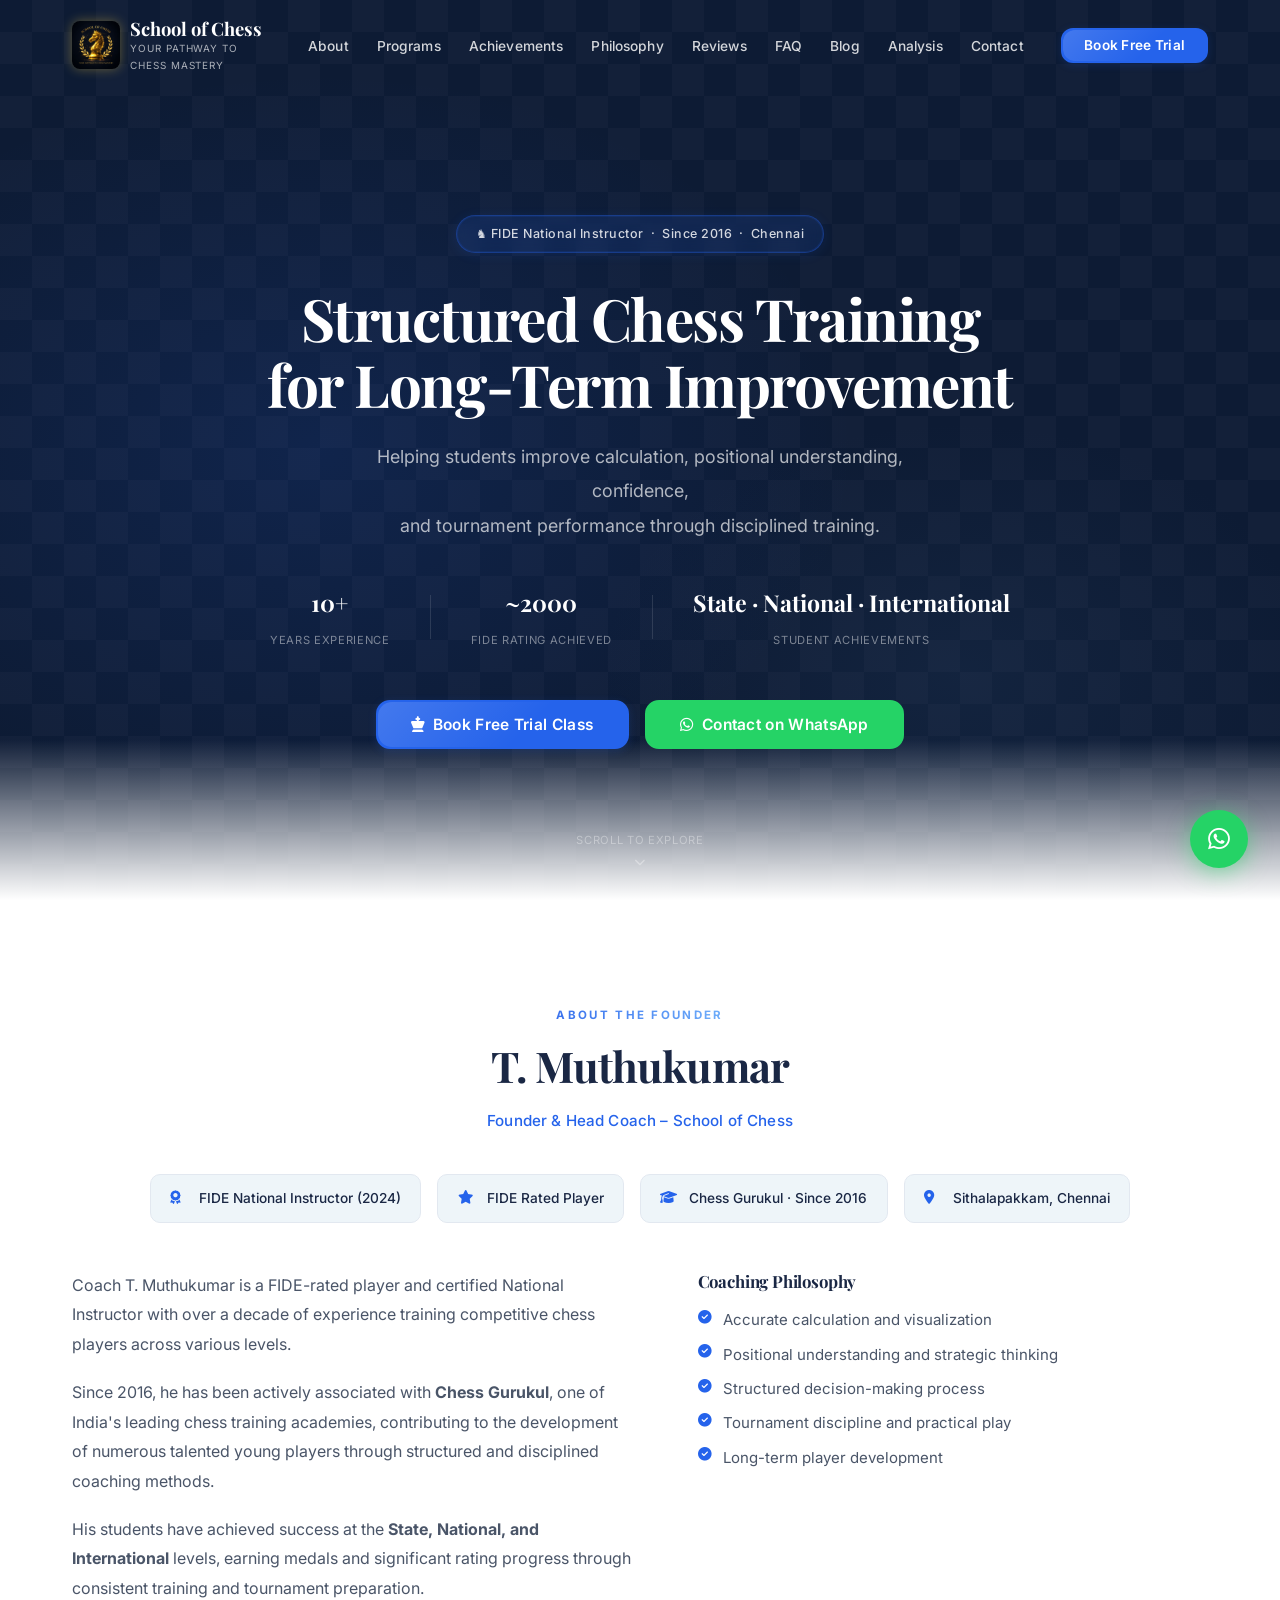
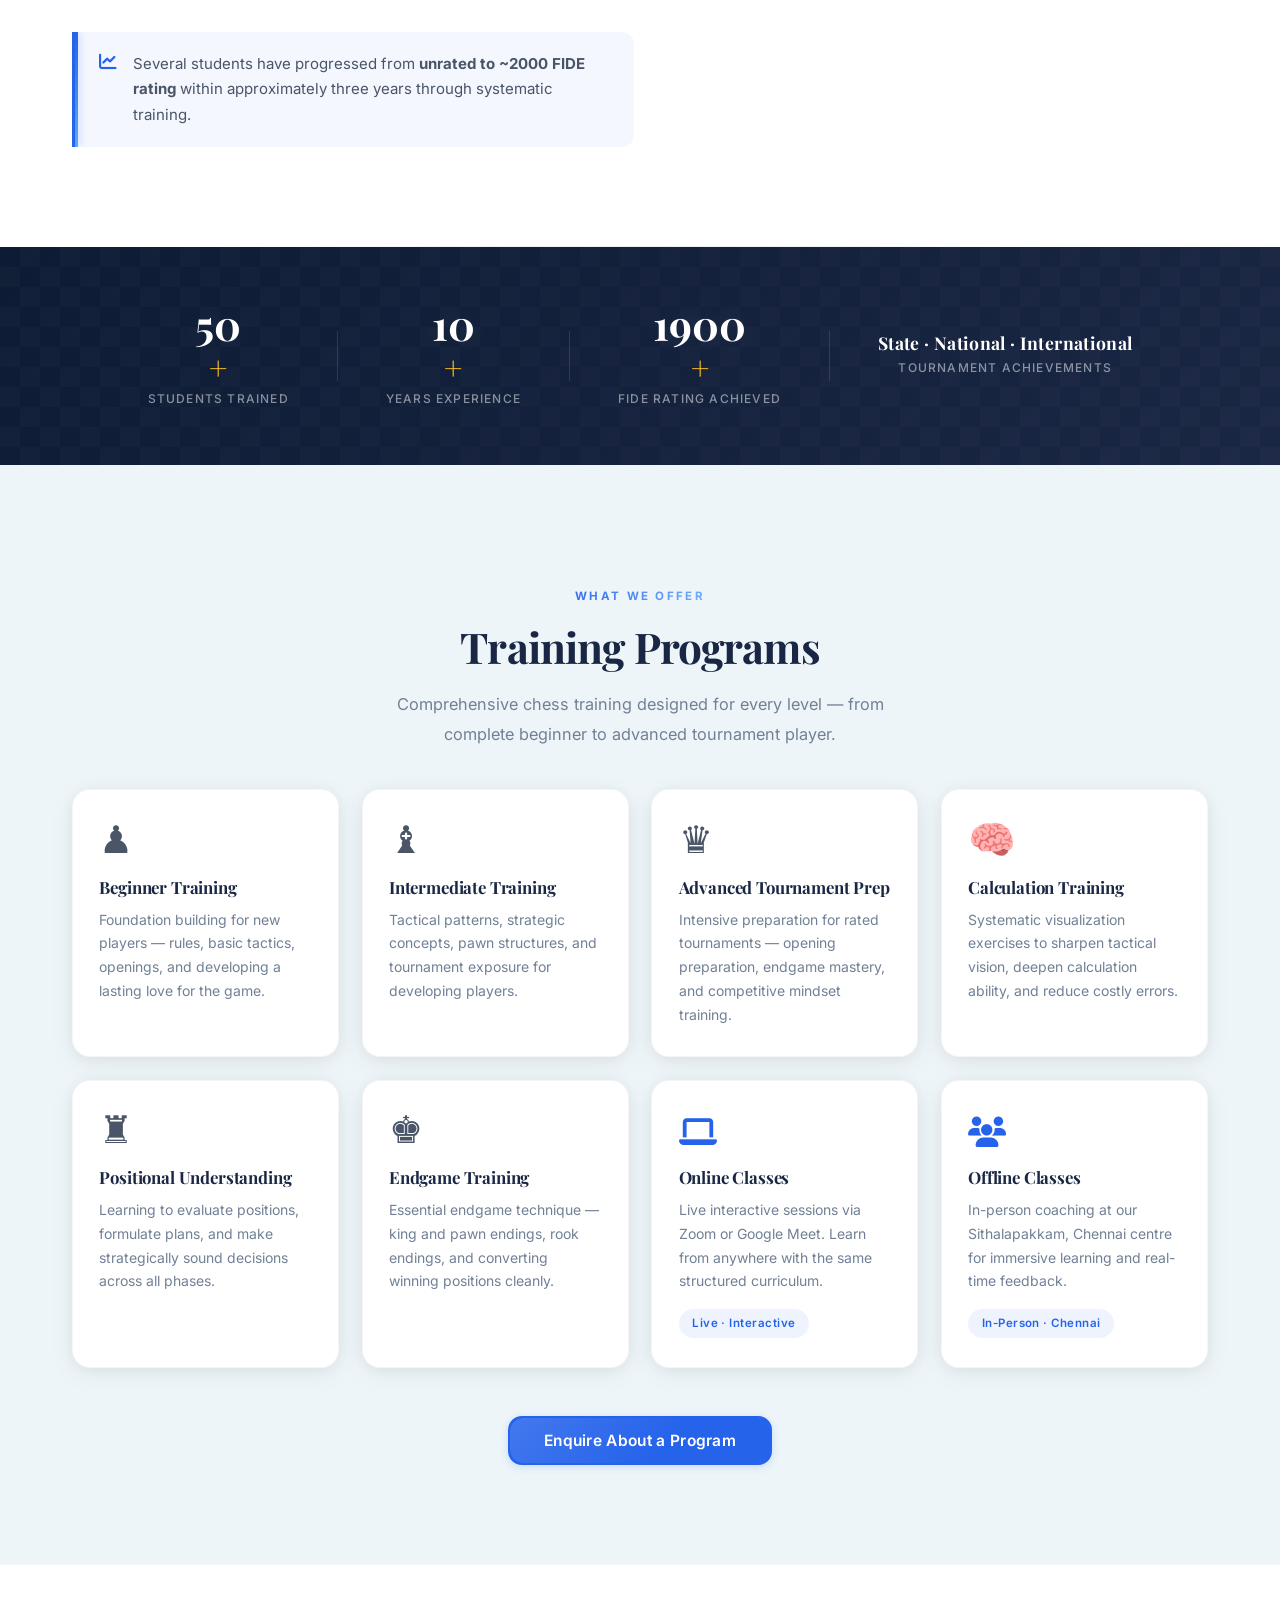
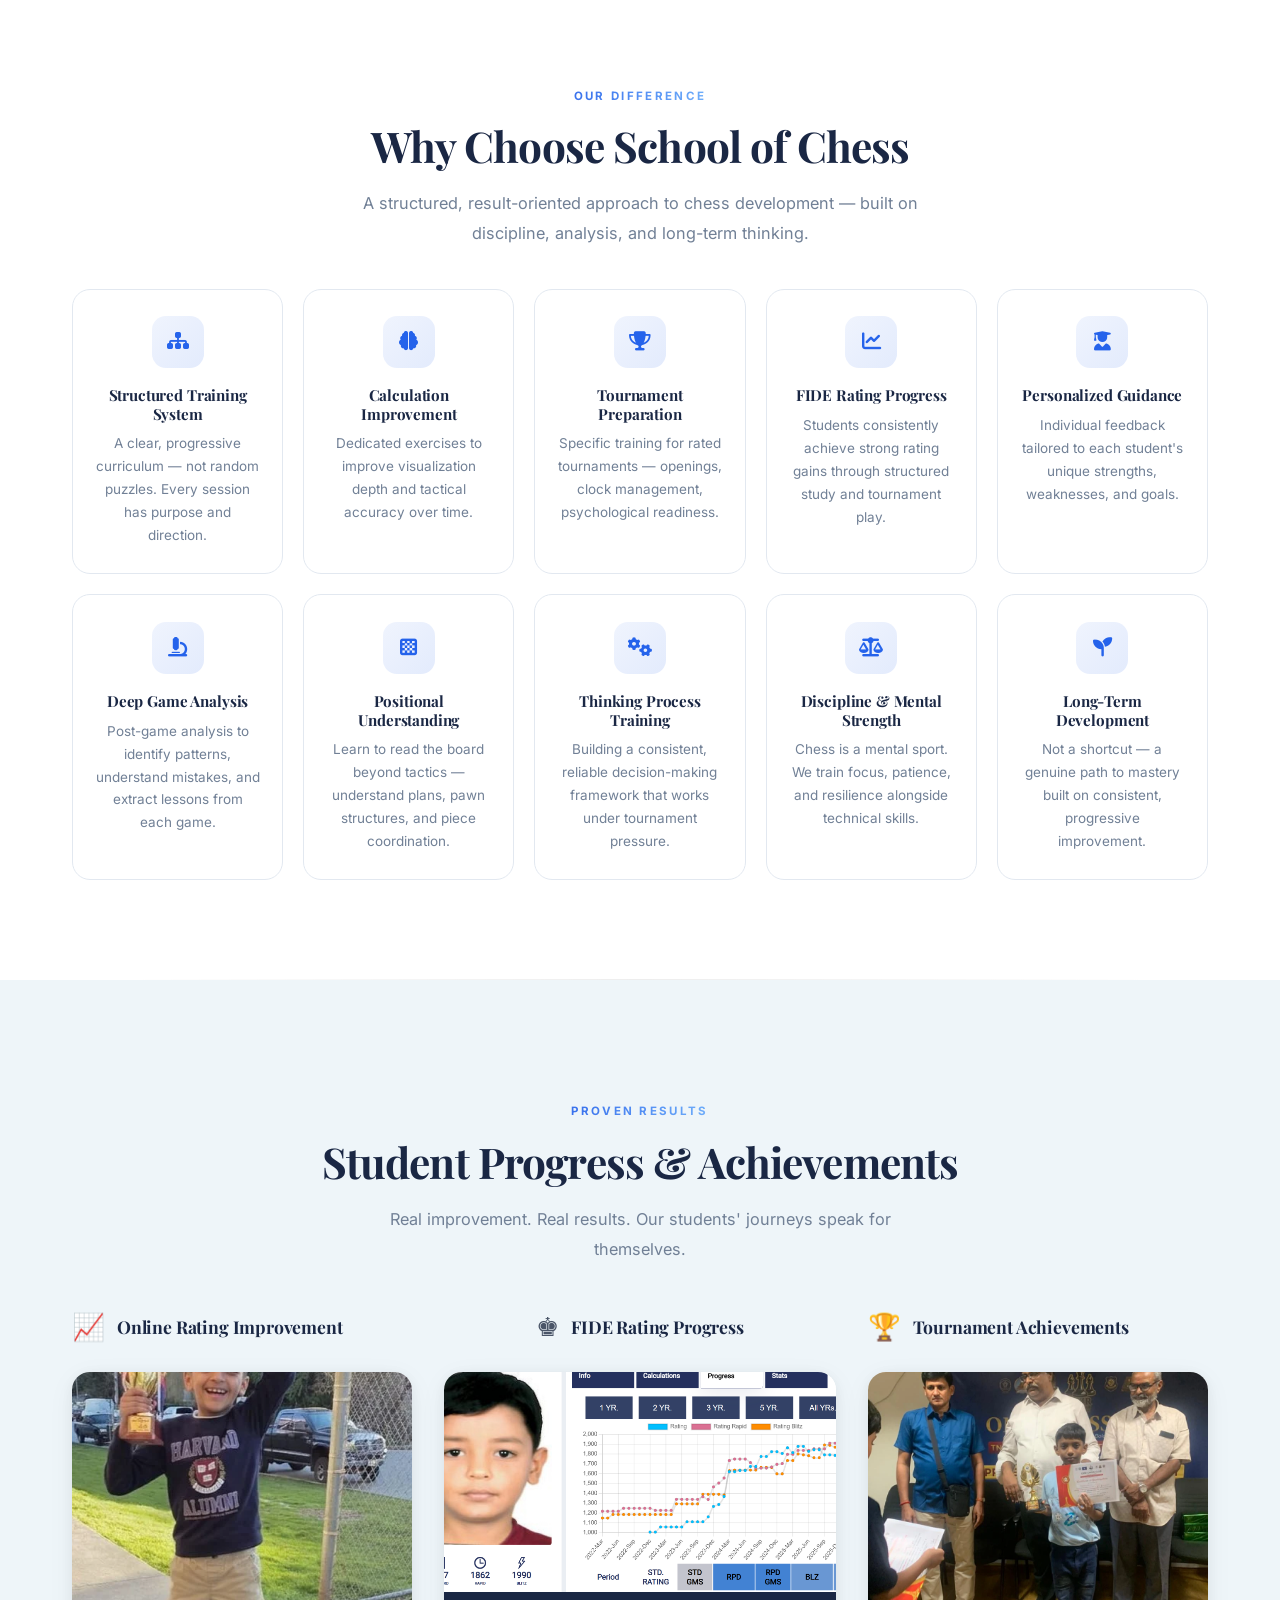
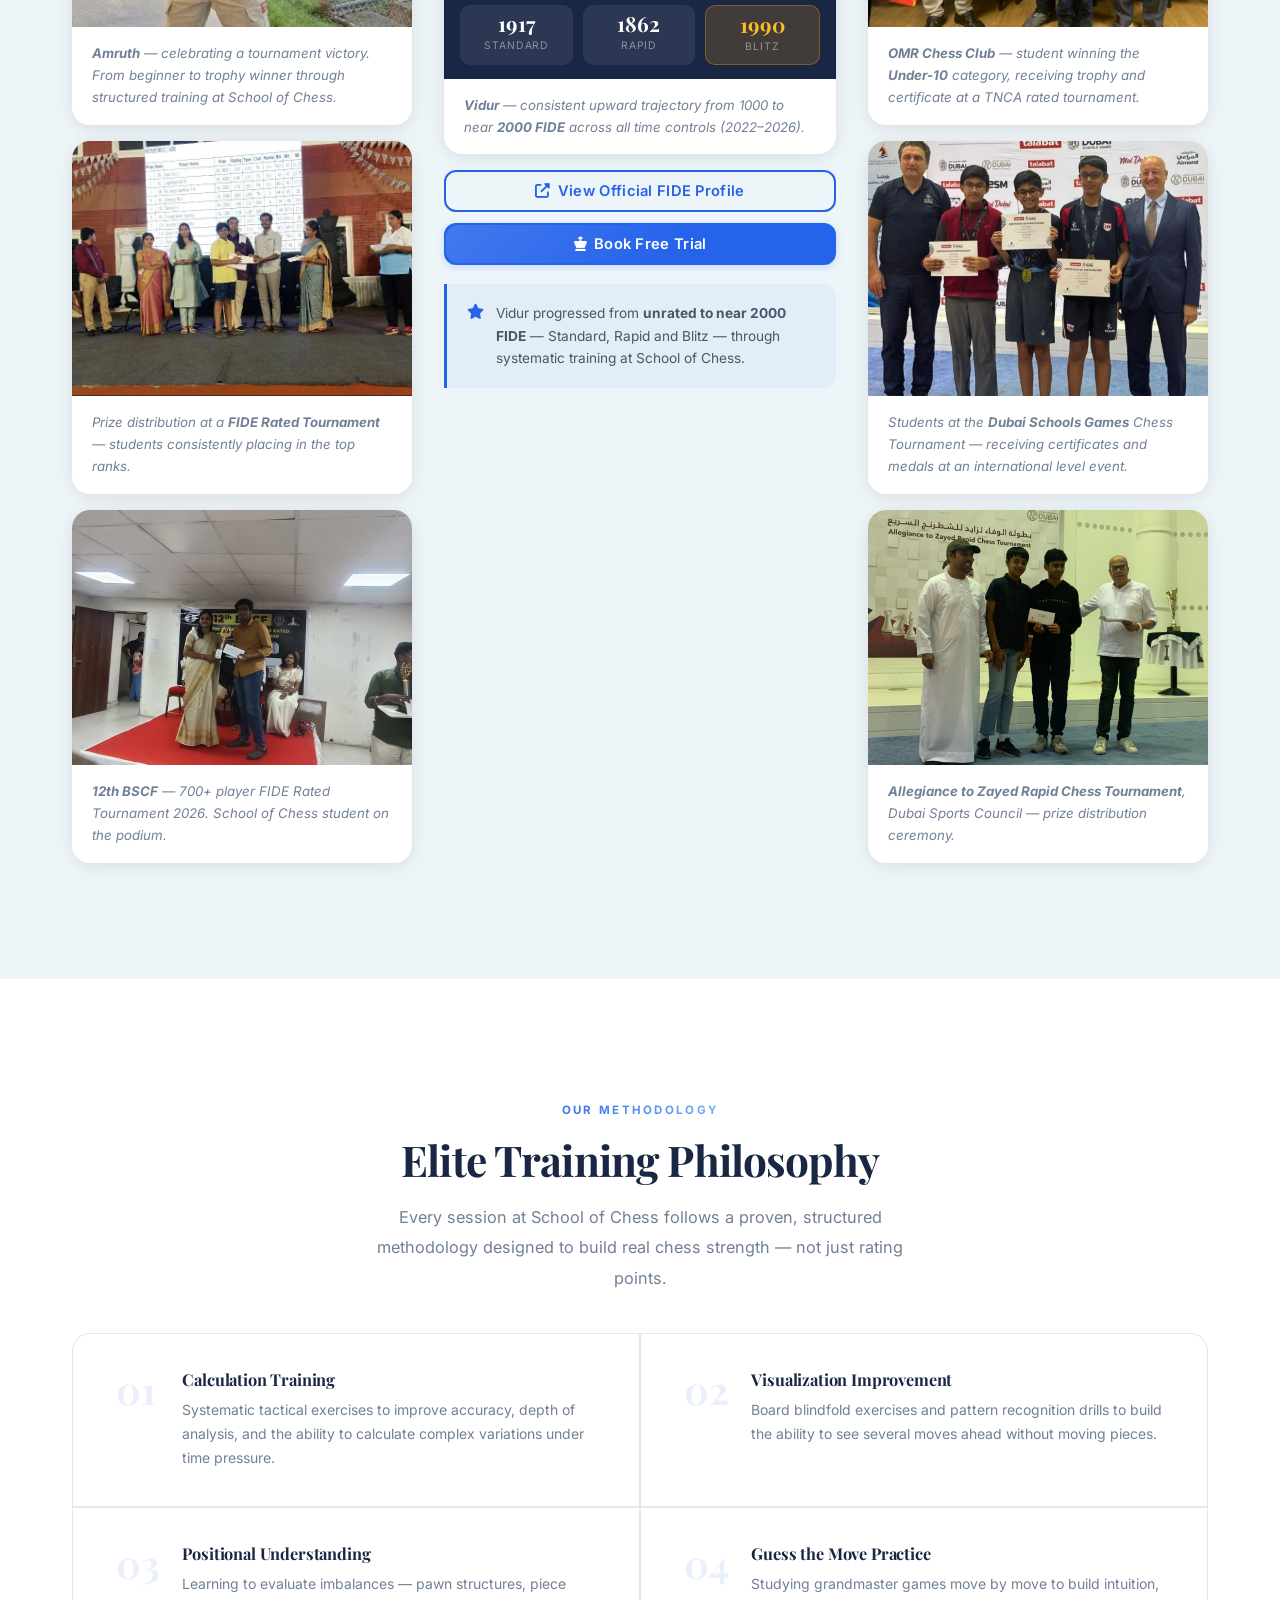
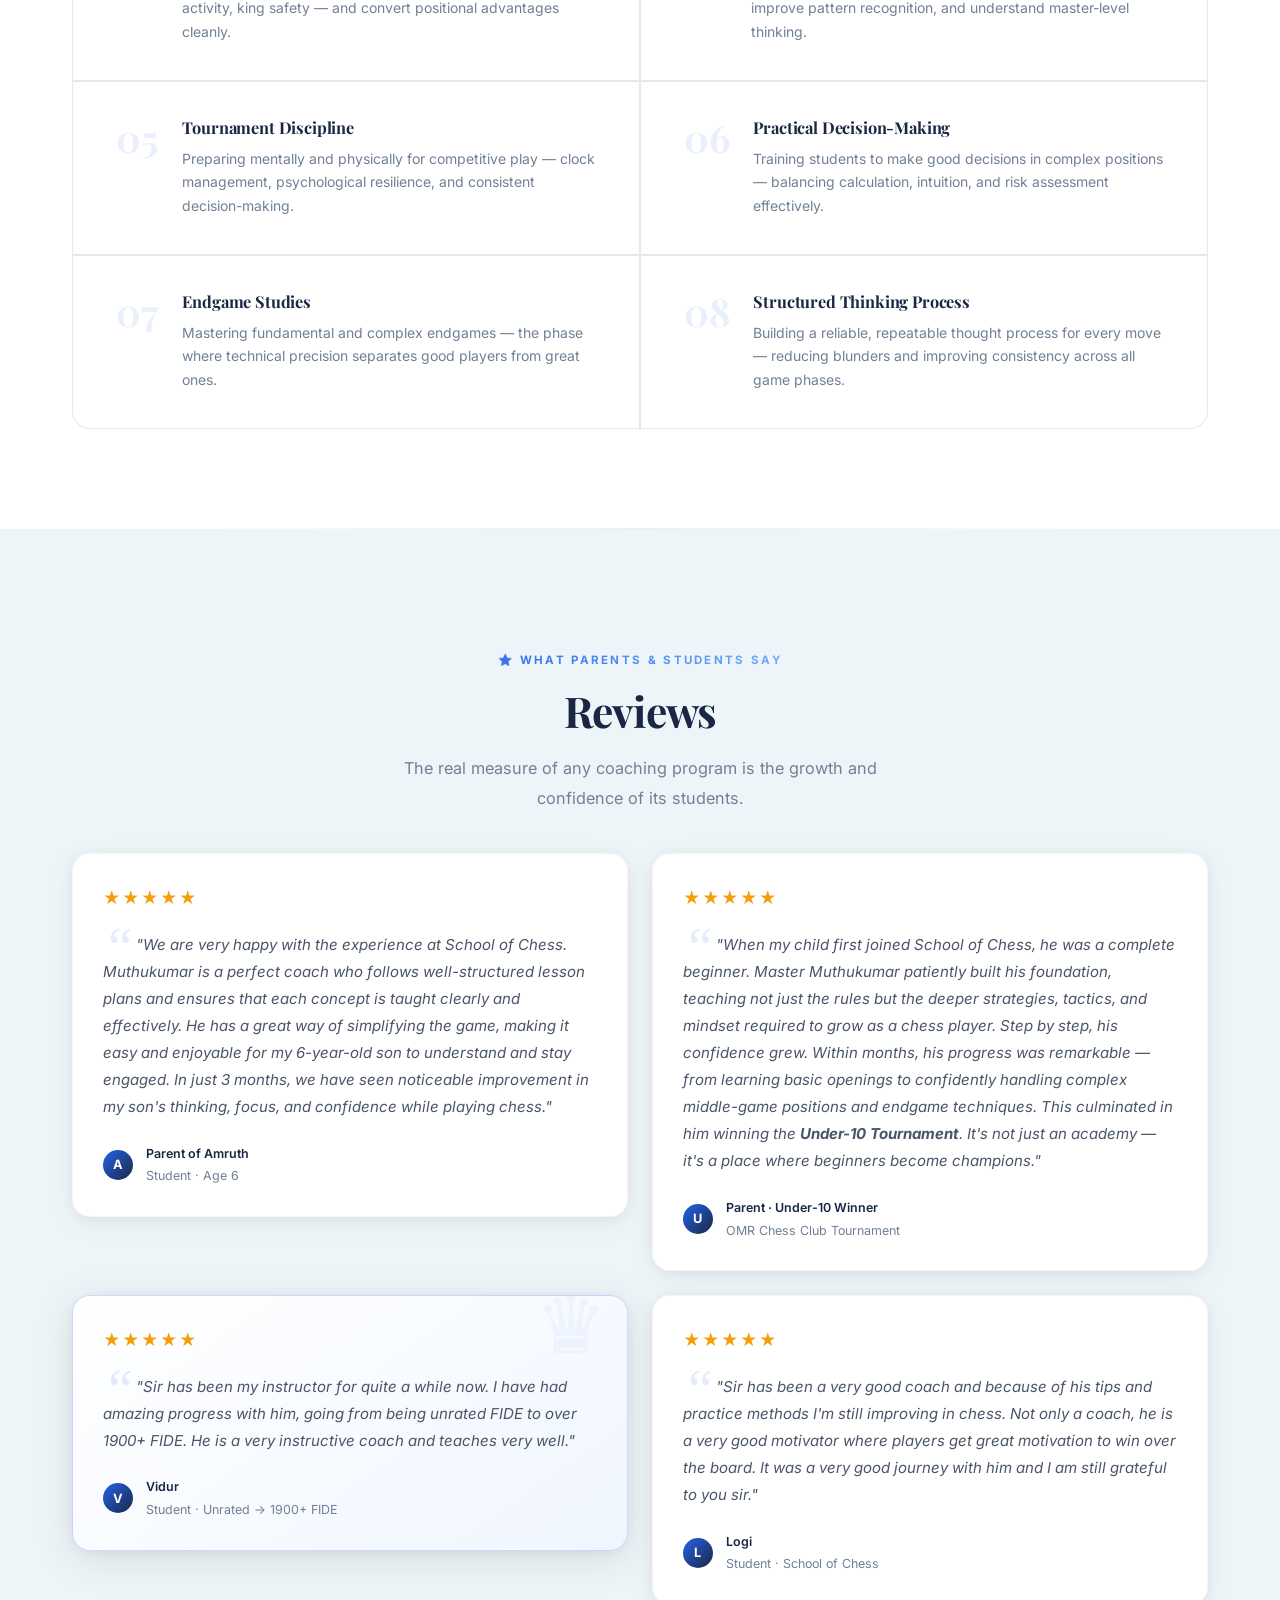
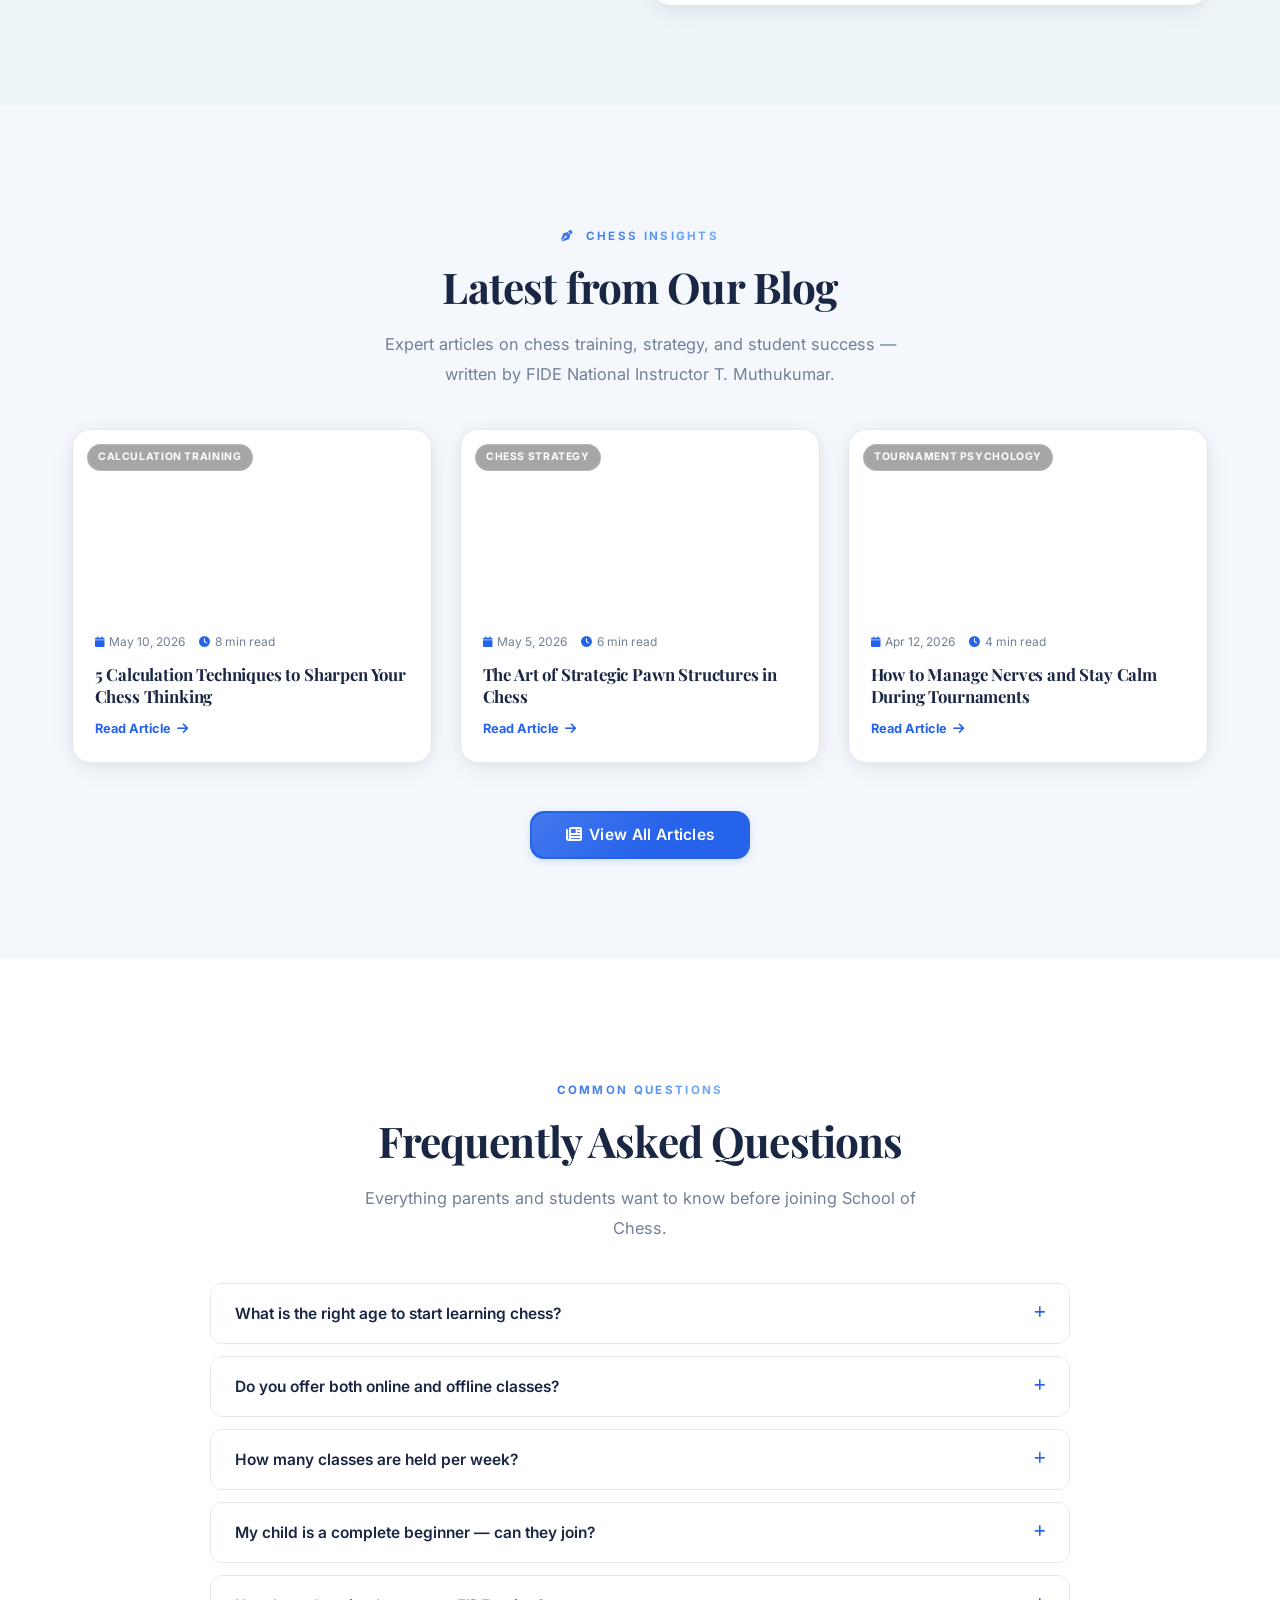
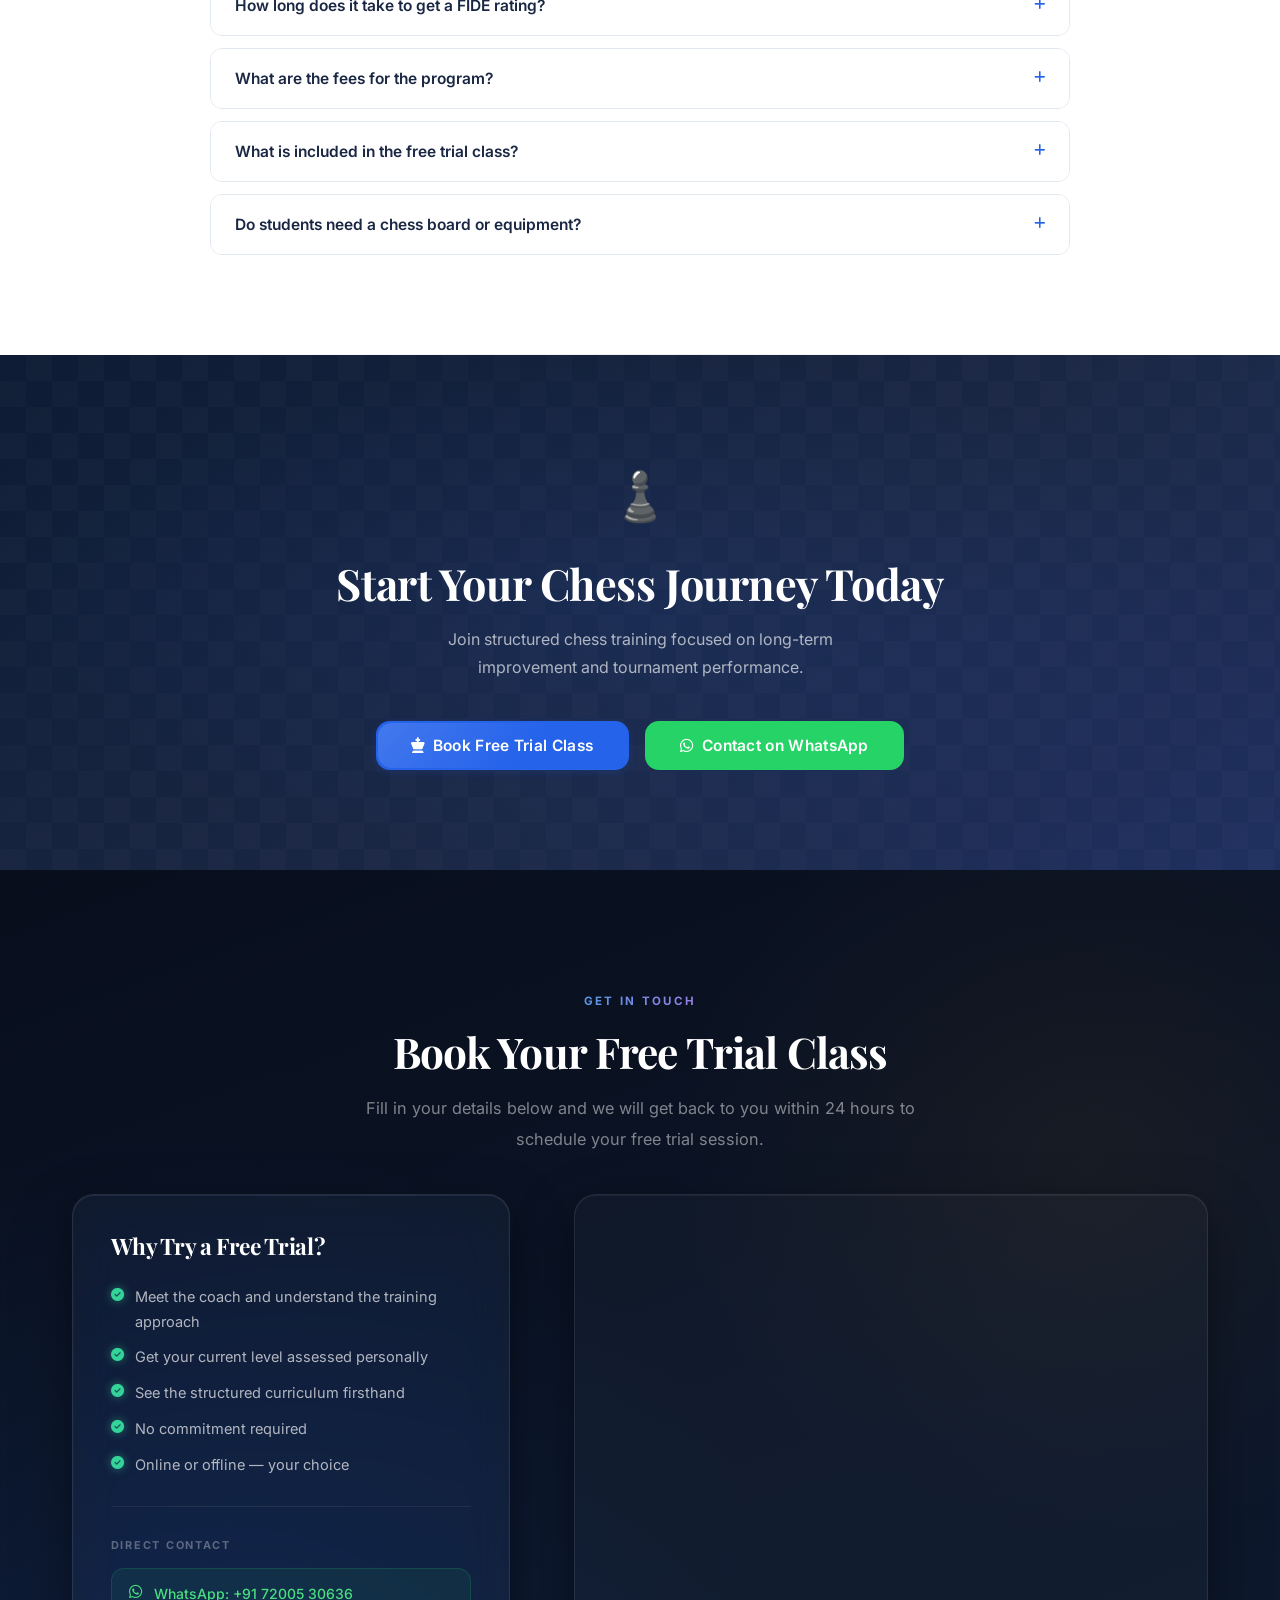
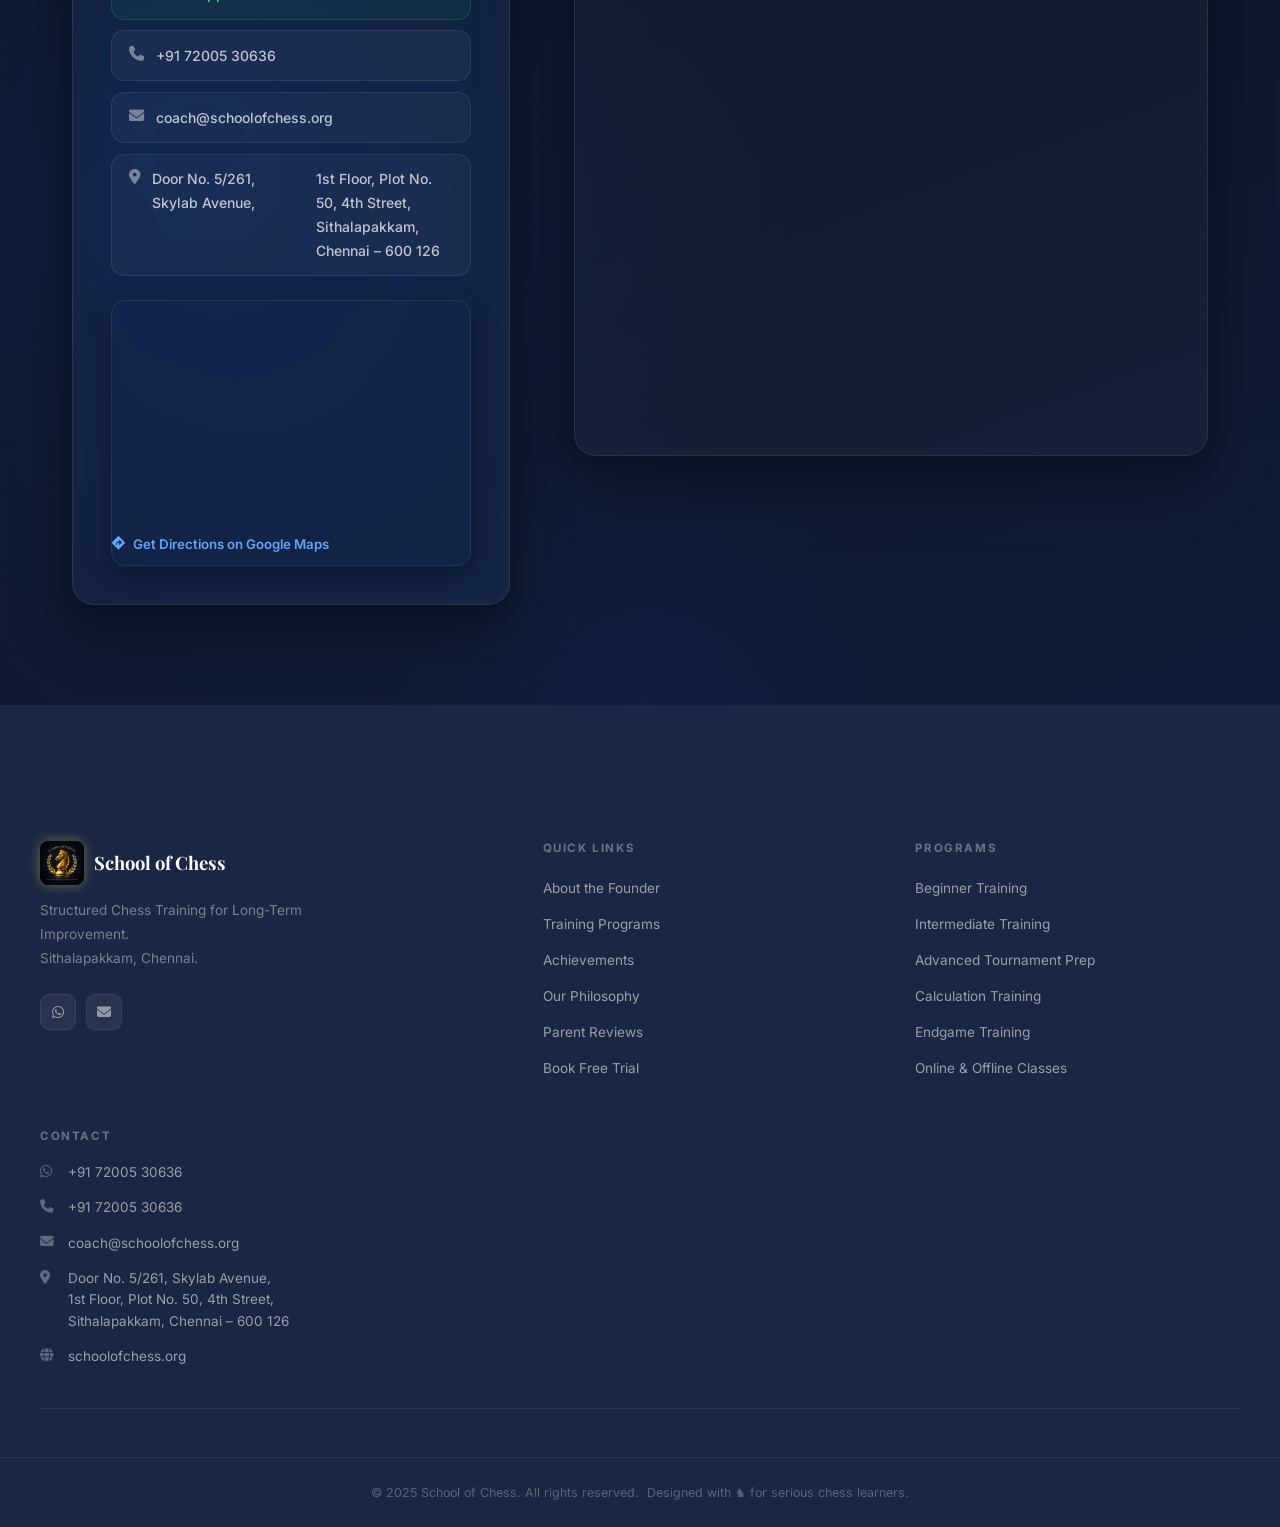
==== commit 90b62079: "v29 — premium contact section + analysis board enhancements Contact/Enquiry section: - Dark glassmor" ====
--- a/index.html
+++ b/index.html
@@ -29,7 +29,7 @@
     <!-- Font Awesome -->
     <link rel="stylesheet" href="https://cdnjs.cloudflare.com/ajax/libs/font-awesome/6.5.0/css/all.min.css">
 
-    <link rel="stylesheet" href="css/style.css?v=27">
+    <link rel="stylesheet" href="css/style.css?v=29">
     <link rel="stylesheet" href="css/blog.css">
     <link rel="icon" type="image/png" href="images/SCHOOL OF CHESS.png">
 
--- a/css/style.css
+++ b/css/style.css
@@ -1471,3 +1471,567 @@
     /* Section headers */
     .section-header { margin-bottom: 2rem; }
 }
+
+/* ============================================================
+   PREMIUM ENHANCEMENT LAYER — v28
+   Visual polish, motion quality, interaction depth
+   All content and functionality preserved exactly.
+   ============================================================ */
+
+/* ── Scroll reveal — add blur for cinematic feel ─────────────── */
+.fade-up {
+    filter: blur(4px);
+}
+.fade-up.visible {
+    filter: blur(0);
+}
+
+/* Stagger delays for card grids — cascades naturally */
+.programs-grid   .program-card:nth-child(1),
+.why-grid        .why-card:nth-child(1),
+.reviews-grid    .review-card:nth-child(1)  { transition-delay: 0.04s; }
+
+.programs-grid   .program-card:nth-child(2),
+.why-grid        .why-card:nth-child(2),
+.reviews-grid    .review-card:nth-child(2)  { transition-delay: 0.10s; }
+
+.programs-grid   .program-card:nth-child(3),
+.why-grid        .why-card:nth-child(3),
+.reviews-grid    .review-card:nth-child(3)  { transition-delay: 0.16s; }
+
+.programs-grid   .program-card:nth-child(4),
+.why-grid        .why-card:nth-child(4),
+.reviews-grid    .review-card:nth-child(4)  { transition-delay: 0.22s; }
+
+.programs-grid   .program-card:nth-child(5),
+.why-grid        .why-card:nth-child(5)     { transition-delay: 0.28s; }
+
+.programs-grid   .program-card:nth-child(6),
+.why-grid        .why-card:nth-child(6)     { transition-delay: 0.34s; }
+
+.why-grid        .why-card:nth-child(7)     { transition-delay: 0.40s; }
+.why-grid        .why-card:nth-child(8)     { transition-delay: 0.46s; }
+.why-grid        .why-card:nth-child(9)     { transition-delay: 0.52s; }
+.why-grid        .why-card:nth-child(10)    { transition-delay: 0.58s; }
+
+.philosophy-grid .philosophy-item:nth-child(2) { transition-delay: 0.07s; }
+.philosophy-grid .philosophy-item:nth-child(3) { transition-delay: 0.14s; }
+.philosophy-grid .philosophy-item:nth-child(4) { transition-delay: 0.21s; }
+.philosophy-grid .philosophy-item:nth-child(5) { transition-delay: 0.28s; }
+.philosophy-grid .philosophy-item:nth-child(6) { transition-delay: 0.35s; }
+.philosophy-grid .philosophy-item:nth-child(7) { transition-delay: 0.42s; }
+.philosophy-grid .philosophy-item:nth-child(8) { transition-delay: 0.49s; }
+
+/* ── Section labels — premium gradient accent ─────────────────── */
+.section-label {
+    background: linear-gradient(90deg, var(--accent) 0%, #60a5fa 100%);
+    -webkit-background-clip: text;
+    -webkit-text-fill-color: transparent;
+    background-clip: text;
+    display: inline-block;
+}
+
+/* ── Hero — richer depth and glow ─────────────────────────────── */
+.hero::after {
+    content: '';
+    position: absolute;
+    bottom: 0; left: 0; right: 0;
+    height: 160px;
+    background: linear-gradient(to top, #ffffff 0%, transparent 100%);
+    pointer-events: none;
+    z-index: 1;
+}
+
+.hero-badge {
+    backdrop-filter: blur(8px);
+    -webkit-backdrop-filter: blur(8px);
+    border-color: rgba(37,99,235,0.36);
+    box-shadow: 0 0 0 1px rgba(37,99,235,0.12) inset, 0 2px 12px rgba(37,99,235,0.12);
+    transition: box-shadow 0.3s ease, border-color 0.3s ease;
+}
+.hero-badge:hover {
+    border-color: rgba(37,99,235,0.5);
+    box-shadow: 0 0 0 1px rgba(37,99,235,0.18) inset, 0 4px 20px rgba(37,99,235,0.18);
+}
+
+/* ── Section headers — fade-in from below ─────────────────────── */
+.section-header.fade-up {
+    transform: translateY(16px);
+}
+
+/* ── Program cards — richer hover with inner glow ─────────────── */
+.program-card:hover {
+    box-shadow:
+        0 0 0 1px rgba(37,99,235,0.12) inset,
+        0 8px 32px rgba(37,99,235,0.18),
+        0 2px 8px rgba(37,99,235,0.10);
+}
+
+.program-icon {
+    transition: transform 0.3s cubic-bezier(0.34,1.30,0.64,1);
+}
+.program-card:hover .program-icon {
+    transform: scale(1.12) rotate(8deg);
+}
+
+/* ── Why cards — better icon animation ───────────────────────── */
+.why-card:hover .why-icon {
+    background: linear-gradient(135deg, rgba(37,99,235,0.15), rgba(37,99,235,0.25));
+    transform: scale(1.08);
+    transition: background 0.25s ease, transform 0.3s cubic-bezier(0.34,1.30,0.64,1);
+}
+.why-icon {
+    transition: background 0.25s ease, transform 0.3s cubic-bezier(0.34,1.30,0.64,1);
+}
+
+/* ── Review cards — more premium quote and featured ──────────── */
+.review-text::before {
+    content: '\201C';
+    font-family: var(--font-heading);
+    font-size: 3.5rem;
+    color: rgba(37,99,235,0.12);
+    line-height: 0;
+    vertical-align: -1rem;
+    margin-right: 0.15rem;
+    display: inline-block;
+}
+
+.review-card-featured {
+    background: linear-gradient(145deg, #fff 0%, #f0f6ff 100%);
+    border-color: rgba(37,99,235,0.22);
+    position: relative;
+    overflow: hidden;
+}
+.review-card-featured::before {
+    content: '♛';
+    position: absolute;
+    top: -0.75rem;
+    right: 1.25rem;
+    font-size: 5rem;
+    color: rgba(37,99,235,0.04);
+    pointer-events: none;
+    user-select: none;
+    line-height: 1;
+}
+
+/* ── Philosophy — left border flash on hover ─────────────────── */
+.philosophy-item {
+    position: relative;
+    border-left: 3px solid transparent;
+    transition: background var(--ease), border-color 0.2s ease;
+}
+.philosophy-item:hover {
+    background: var(--light-2);
+    border-left-color: var(--accent);
+}
+.philosophy-item:hover .philosophy-num {
+    color: rgba(37,99,235,0.25);
+    transition: color 0.25s ease;
+}
+
+/* ── FAQ — smoother answer reveal + better open state ────────── */
+.faq-item {
+    transition: border-color 0.25s ease, box-shadow 0.25s ease;
+}
+.faq-answer {
+    transition: max-height 0.42s cubic-bezier(0.4,0,0.2,1),
+                opacity 0.3s ease,
+                padding 0.25s ease;
+    opacity: 0;
+}
+.faq-item.open .faq-answer {
+    opacity: 1;
+}
+
+/* ── Achievement images — enhanced zoom + overlay ────────────── */
+.achievement-card {
+    position: relative;
+    overflow: hidden;
+}
+.achievement-card::after {
+    content: '';
+    position: absolute;
+    inset: 0;
+    background: linear-gradient(to top, rgba(13,27,52,0.35) 0%, transparent 50%);
+    opacity: 0;
+    transition: opacity 0.3s ease;
+    pointer-events: none;
+}
+.achievement-card:hover::after {
+    opacity: 1;
+}
+
+/* ── FIDE pills — micro-animation on card hover ──────────────── */
+.fide-card:hover .fide-rating-pill {
+    transform: translateY(-2px);
+    transition: transform 0.25s cubic-bezier(0.34,1.30,0.64,1);
+}
+.fide-card:hover .fide-pill-gold {
+    box-shadow: 0 0 18px rgba(245,158,11,0.28);
+}
+
+/* ── Credentials — hover lift ────────────────────────────────── */
+.credential {
+    transition: transform 0.25s cubic-bezier(0.34,1.30,0.64,1),
+                box-shadow 0.22s ease,
+                border-color 0.2s ease;
+}
+.credential:hover {
+    transform: translateY(-2px);
+    box-shadow: 0 4px 16px rgba(37,99,235,0.12);
+    border-color: rgba(37,99,235,0.25);
+}
+
+/* ── About highlight — pulsing accent bar ────────────────────── */
+.about-highlight {
+    position: relative;
+    overflow: hidden;
+}
+.about-highlight::after {
+    content: '';
+    position: absolute;
+    left: 0; top: 0; bottom: 0;
+    width: 3px;
+    background: linear-gradient(to bottom, var(--accent), #60a5fa);
+    box-shadow: 0 0 8px rgba(37,99,235,0.4);
+}
+
+/* ── Stats strip — number glow ───────────────────────────────── */
+.strip-num, .strip-plus {
+    text-shadow: 0 0 32px rgba(255,255,255,0.12);
+}
+.strip-stat:hover .strip-num {
+    text-shadow: 0 0 24px rgba(251,191,36,0.4);
+    transition: text-shadow 0.3s ease;
+}
+
+/* ── Buttons — enhanced micro-interactions ───────────────────── */
+.btn-primary::after {
+    content: '';
+    position: absolute;
+    inset: 0;
+    border-radius: inherit;
+    background: linear-gradient(135deg, rgba(255,255,255,0.14) 0%, transparent 60%);
+    pointer-events: none;
+}
+.btn { position: relative; overflow: hidden; }
+
+/* Ripple-free shimmer sweep on primary btn */
+.btn-primary {
+    box-shadow: 0 2px 8px rgba(37,99,235,0.18);
+}
+.btn-primary:hover {
+    box-shadow: 0 6px 24px rgba(37,99,235,0.32), 0 2px 8px rgba(37,99,235,0.18);
+}
+
+/* ── Footer links — smooth translate ─────────────────────────── */
+.footer-links a,
+.footer-programs a {
+    transition: color 0.18s ease, transform 0.2s cubic-bezier(0.34,1.30,0.64,1), padding-left 0.2s ease;
+}
+.footer-links a:hover,
+.footer-programs a:hover {
+    transform: translateX(4px);
+    padding-left: 0px; /* override the old rule cleanly */
+}
+
+/* ── Scroll hint — better bounce ─────────────────────────────── */
+.hero-scroll-hint i {
+    display: block;
+    animation: scrollBounce 1.8s cubic-bezier(0.45,0,0.55,1) infinite;
+}
+@keyframes scrollBounce {
+    0%, 100% { transform: translateY(0);    opacity: 0.5; }
+    50%       { transform: translateY(8px); opacity: 1;   }
+}
+
+/* ── Section-to-section visual separators ─────────────────────── */
+.about-section,
+.why-section,
+.faq-section,
+.enquiry-section,
+.philosophy-section {
+    position: relative;
+}
+.about-section::after,
+.why-section::after,
+.philosophy-section::after,
+.faq-section::after {
+    content: '';
+    position: absolute;
+    bottom: 0; left: 10%; right: 10%;
+    height: 1px;
+    background: linear-gradient(90deg, transparent, rgba(0,0,0,0.07), transparent);
+}
+
+/* ── Focus styles — better accessibility ring ────────────────── */
+:focus-visible {
+    outline: 2px solid rgba(37,99,235,0.6);
+    outline-offset: 3px;
+    border-radius: 4px;
+}
+
+/* ── Blog preview cards — polished hover ─────────────────────── */
+.blog-preview-card {
+    transition: transform 0.28s cubic-bezier(0.34,1.30,0.64,1),
+                box-shadow 0.25s cubic-bezier(0.4,0,0.2,1);
+}
+.blog-preview-card:hover {
+    transform: translateY(-5px);
+    box-shadow: 0 12px 40px rgba(0,0,0,0.14);
+}
+.blog-preview-card:hover .preview-card-img {
+    filter: brightness(1.07);
+}
+.preview-card-img {
+    transition: filter 0.3s ease;
+}
+
+/* ── Selection highlight ──────────────────────────────────────── */
+::selection {
+    background: rgba(37,99,235,0.18);
+    color: var(--dark);
+}
+
+/* ── Smooth image load ────────────────────────────────────────── */
+img {
+    transition: opacity 0.4s ease;
+}
+img[loading="lazy"] {
+    opacity: 0;
+}
+img[loading="lazy"].loaded {
+    opacity: 1;
+}
+
+/* ── Mobile enhancement patches ──────────────────────────────── */
+@media (max-width: 768px) {
+    /* Don't stagger too long on mobile — feels slow */
+    .programs-grid .program-card:nth-child(n),
+    .why-grid      .why-card:nth-child(n) {
+        transition-delay: 0.04s;
+    }
+    /* Remove hover effects that don't apply on touch */
+    .hero::after { height: 80px; }
+}
+
+/* ── Reduced-motion respect ──────────────────────────────────── */
+@media (prefers-reduced-motion: reduce) {
+    .fade-up,
+    .fade-up.visible {
+        transition: opacity 0.3s ease !important;
+        filter: none !important;
+        transform: none !important;
+    }
+    * { animation-duration: 0.01ms !important; }
+}
+
+/* ============================================================
+   PREMIUM ENHANCEMENT LAYER — v29
+   Contact Section: cinematic dark premium design
+   Analysis Board: responsive sizing + piece animations
+   All existing content, data and functionality preserved.
+   ============================================================ */
+
+/* ── ENQUIRY SECTION — Dark Glassmorphism Transformation ── */
+.enquiry-section {
+    background: linear-gradient(160deg, #080e1c 0%, #0c1628 45%, #0f1d38 100%);
+    position: relative;
+    overflow: hidden;
+}
+
+/* Ambient radial glows */
+.enquiry-section::before {
+    content: '';
+    position: absolute;
+    inset: 0;
+    background:
+        radial-gradient(ellipse 80% 70% at 15% 60%, rgba(37,99,235,0.10) 0%, transparent 60%),
+        radial-gradient(ellipse 60% 50% at 85% 20%, rgba(245,158,11,0.05) 0%, transparent 55%),
+        radial-gradient(ellipse 40% 40% at 50% 100%, rgba(37,99,235,0.06) 0%, transparent 50%);
+    pointer-events: none;
+    z-index: 0;
+}
+
+/* Top border glow line */
+.enquiry-section > .container { position: relative; z-index: 1; }
+
+/* Section header text — white on dark */
+.enquiry-section .section-title {
+    color: #ffffff;
+    -webkit-text-fill-color: #ffffff;
+}
+.enquiry-section .section-desc {
+    color: rgba(255,255,255,0.48);
+}
+.enquiry-section .section-label {
+    background: linear-gradient(90deg, #60a5fa 0%, #a78bfa 100%);
+    -webkit-background-clip: text;
+    -webkit-text-fill-color: transparent;
+    background-clip: text;
+}
+
+/* ── Left info panel — premium glass card ── */
+.enquiry-info {
+    background: rgba(255,255,255,0.035);
+    backdrop-filter: blur(20px) saturate(1.4);
+    -webkit-backdrop-filter: blur(20px) saturate(1.4);
+    border: 1px solid rgba(255,255,255,0.09);
+    border-radius: 22px;
+    padding: 2.35rem;
+    box-shadow:
+        inset 0 1px 0 rgba(255,255,255,0.06),
+        inset 0 0 0 1px rgba(37,99,235,0.05),
+        0 24px 60px rgba(0,0,0,0.35),
+        0 6px 20px rgba(0,0,0,0.18);
+    position: relative;
+    transition: box-shadow 0.4s ease;
+}
+/* Top accent border on info panel */
+.enquiry-info::before {
+    content: '';
+    position: absolute;
+    inset-x: 0; top: 0;
+    height: 2px;
+    background: linear-gradient(90deg, transparent 5%, rgba(37,99,235,0.55) 40%, rgba(245,158,11,0.45) 70%, transparent 95%);
+    border-radius: 22px 22px 0 0;
+    pointer-events: none;
+}
+
+/* Heading */
+.enquiry-info h3 {
+    color: #fff;
+    font-size: 1.42rem;
+    letter-spacing: -0.02em;
+    margin-bottom: 1.55rem;
+}
+
+/* Trial benefits */
+.enquiry-section .trial-benefits {
+    margin-bottom: 2rem;
+    padding-bottom: 1.75rem;
+    border-bottom: 1px solid rgba(255,255,255,0.07);
+}
+.enquiry-section .trial-benefits li {
+    color: rgba(255,255,255,0.68);
+    font-size: 0.91rem;
+}
+.enquiry-section .trial-benefits li i {
+    color: #34d399;
+    font-size: 0.82rem;
+    filter: drop-shadow(0 0 5px rgba(52,211,153,0.5));
+}
+
+/* Contact details label */
+.enquiry-section .contact-details h4 {
+    font-family: var(--font-body);
+    font-size: 0.68rem;
+    font-weight: 700;
+    letter-spacing: 0.16em;
+    text-transform: uppercase;
+    color: rgba(255,255,255,0.32);
+    margin-bottom: 1rem;
+}
+
+/* Contact links — dark reimagined */
+.enquiry-section .contact-link {
+    background: rgba(255,255,255,0.04) !important;
+    border-color: rgba(255,255,255,0.08) !important;
+    color: rgba(255,255,255,0.72) !important;
+    border-radius: 13px;
+    transition:
+        background 0.2s cubic-bezier(0.4,0,0.2,1),
+        border-color 0.2s cubic-bezier(0.4,0,0.2,1),
+        color 0.2s cubic-bezier(0.4,0,0.2,1),
+        transform 0.22s cubic-bezier(0.34,1.20,0.64,1),
+        box-shadow 0.2s ease;
+}
+.enquiry-section .contact-link:hover {
+    background: rgba(255,255,255,0.08) !important;
+    border-color: rgba(37,99,235,0.35) !important;
+    color: #fff !important;
+    transform: translateX(4px) !important;
+    box-shadow: 0 4px 16px rgba(0,0,0,0.25);
+}
+.enquiry-section .contact-link i {
+    color: rgba(255,255,255,0.42) !important;
+}
+/* WhatsApp link override */
+.enquiry-section .whatsapp-link {
+    background: rgba(37,211,102,0.07) !important;
+    border-color: rgba(37,211,102,0.18) !important;
+    color: #4ade80 !important;
+}
+.enquiry-section .whatsapp-link:hover {
+    background: rgba(37,211,102,0.13) !important;
+    border-color: rgba(37,211,102,0.38) !important;
+    color: #86efac !important;
+    box-shadow: 0 4px 20px rgba(37,211,102,0.12);
+}
+.enquiry-section .whatsapp-link i { color: #4ade80 !important; }
+
+/* Map embed — dark frame */
+.enquiry-section .map-embed {
+    margin-top: 1.5rem;
+    border-radius: 14px;
+    overflow: hidden;
+    border: 1px solid rgba(255,255,255,0.08);
+    box-shadow: 0 6px 24px rgba(0,0,0,0.35);
+}
+.enquiry-section .map-embed iframe {
+    border-radius: 0 !important;
+    filter: brightness(0.82) contrast(1.05) saturate(0.85);
+    transition: filter 0.3s ease;
+}
+.enquiry-section .map-embed:hover iframe {
+    filter: brightness(0.92) contrast(1.02) saturate(0.9);
+}
+.enquiry-section .map-directions-btn {
+    color: #60a5fa !important;
+    font-size: 0.83rem;
+    margin-top: 0.85rem;
+}
+.enquiry-section .map-directions-btn:hover {
+    color: #93c5fd !important;
+}
+
+/* ── Google Form wrapper — glass panel ── */
+.enquiry-section .gform-wrap {
+    background: rgba(255,255,255,0.025) !important;
+    border: 1px solid rgba(255,255,255,0.09) !important;
+    border-radius: 22px;
+    box-shadow:
+        inset 0 1px 0 rgba(255,255,255,0.05),
+        0 24px 64px rgba(0,0,0,0.32),
+        0 6px 18px rgba(0,0,0,0.18);
+    overflow: hidden;
+    position: relative;
+}
+/* Gold/blue gradient top edge on form panel */
+.enquiry-section .gform-wrap::before {
+    content: '';
+    position: absolute;
+    inset-x: 0; top: 0;
+    height: 2px;
+    background: linear-gradient(90deg, transparent 5%, rgba(245,158,11,0.55) 40%, rgba(37,99,235,0.5) 70%, transparent 95%);
+    z-index: 1;
+    pointer-events: none;
+}
+.enquiry-section .gform-wrap iframe {
+    border-radius: 0 !important;
+    display: block;
+}
+
+/* ── Mobile adjustments ── */
+@media (max-width: 768px) {
+    .enquiry-info {
+        padding: 1.75rem;
+        border-radius: 18px;
+    }
+    .enquiry-section .gform-wrap {
+        border-radius: 18px;
+    }
+}
+@media (max-width: 480px) {
+    .enquiry-info { padding: 1.4rem 1.25rem; }
+}
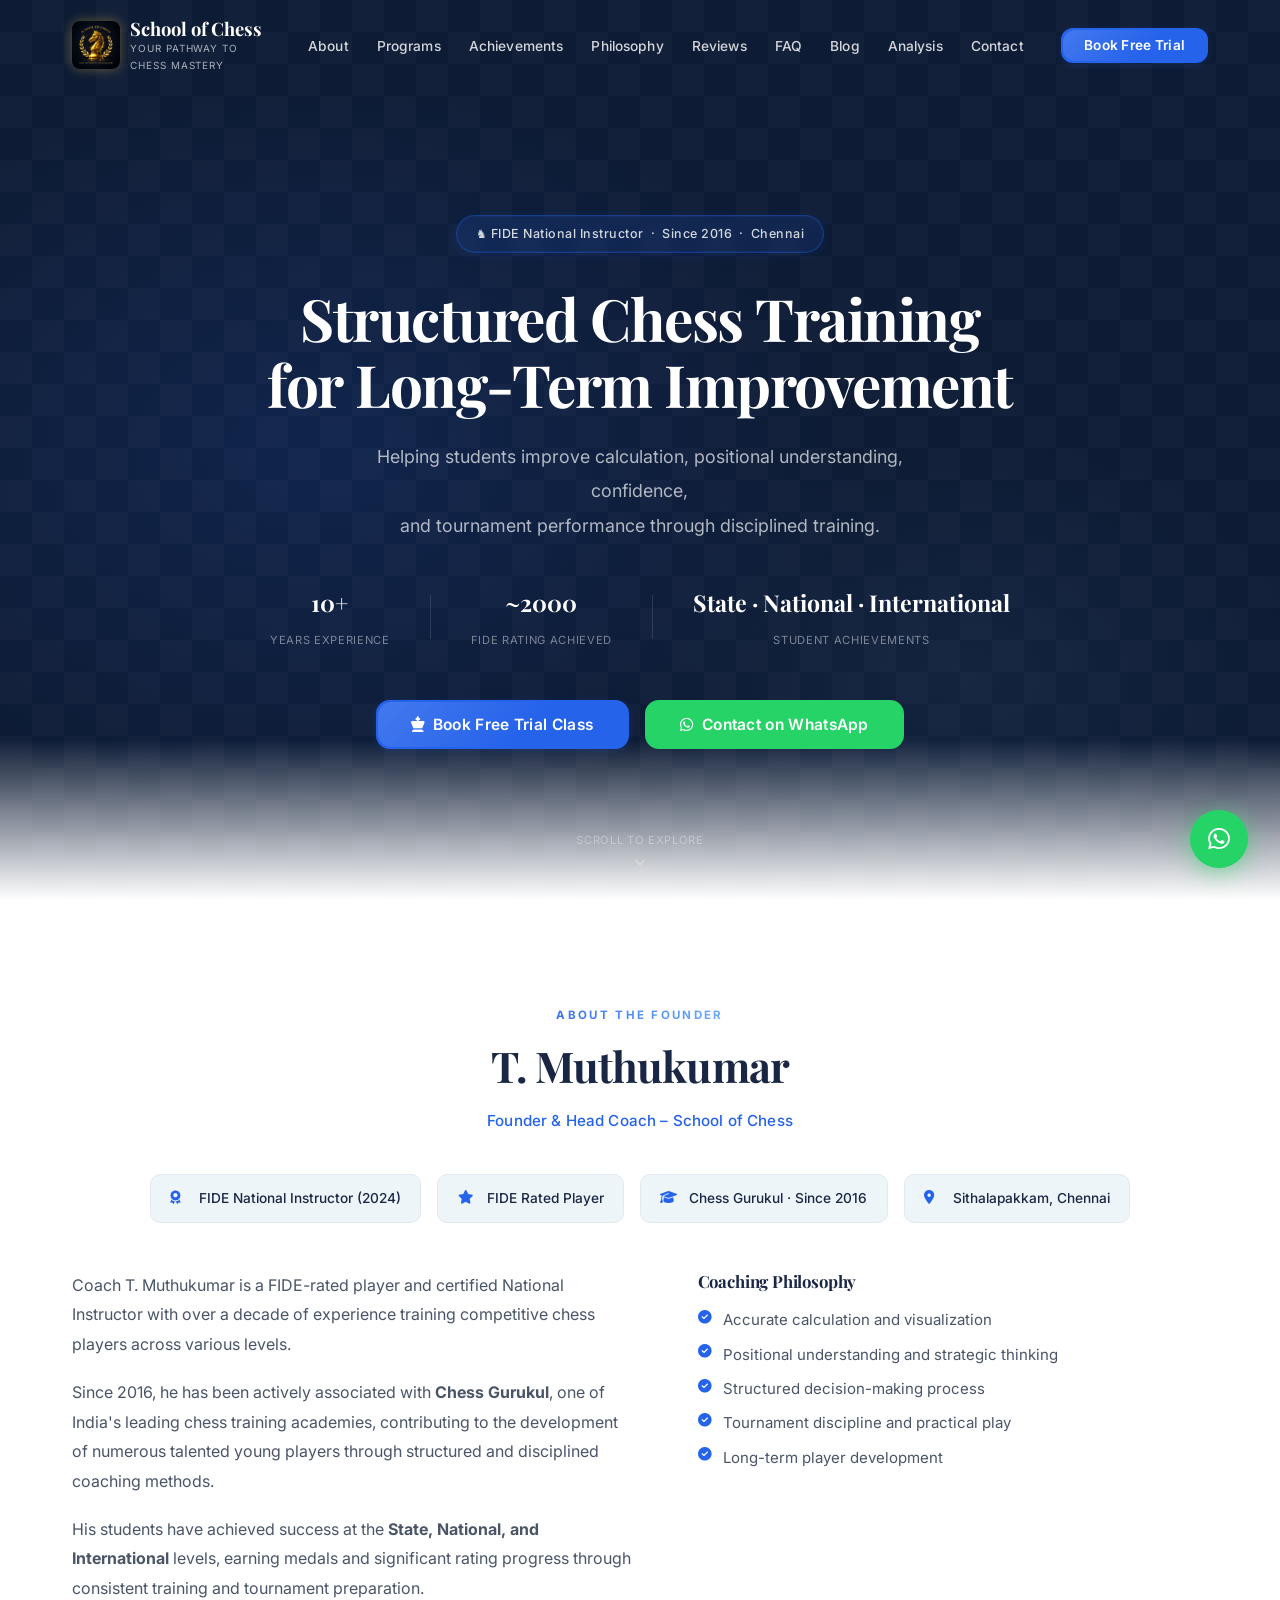
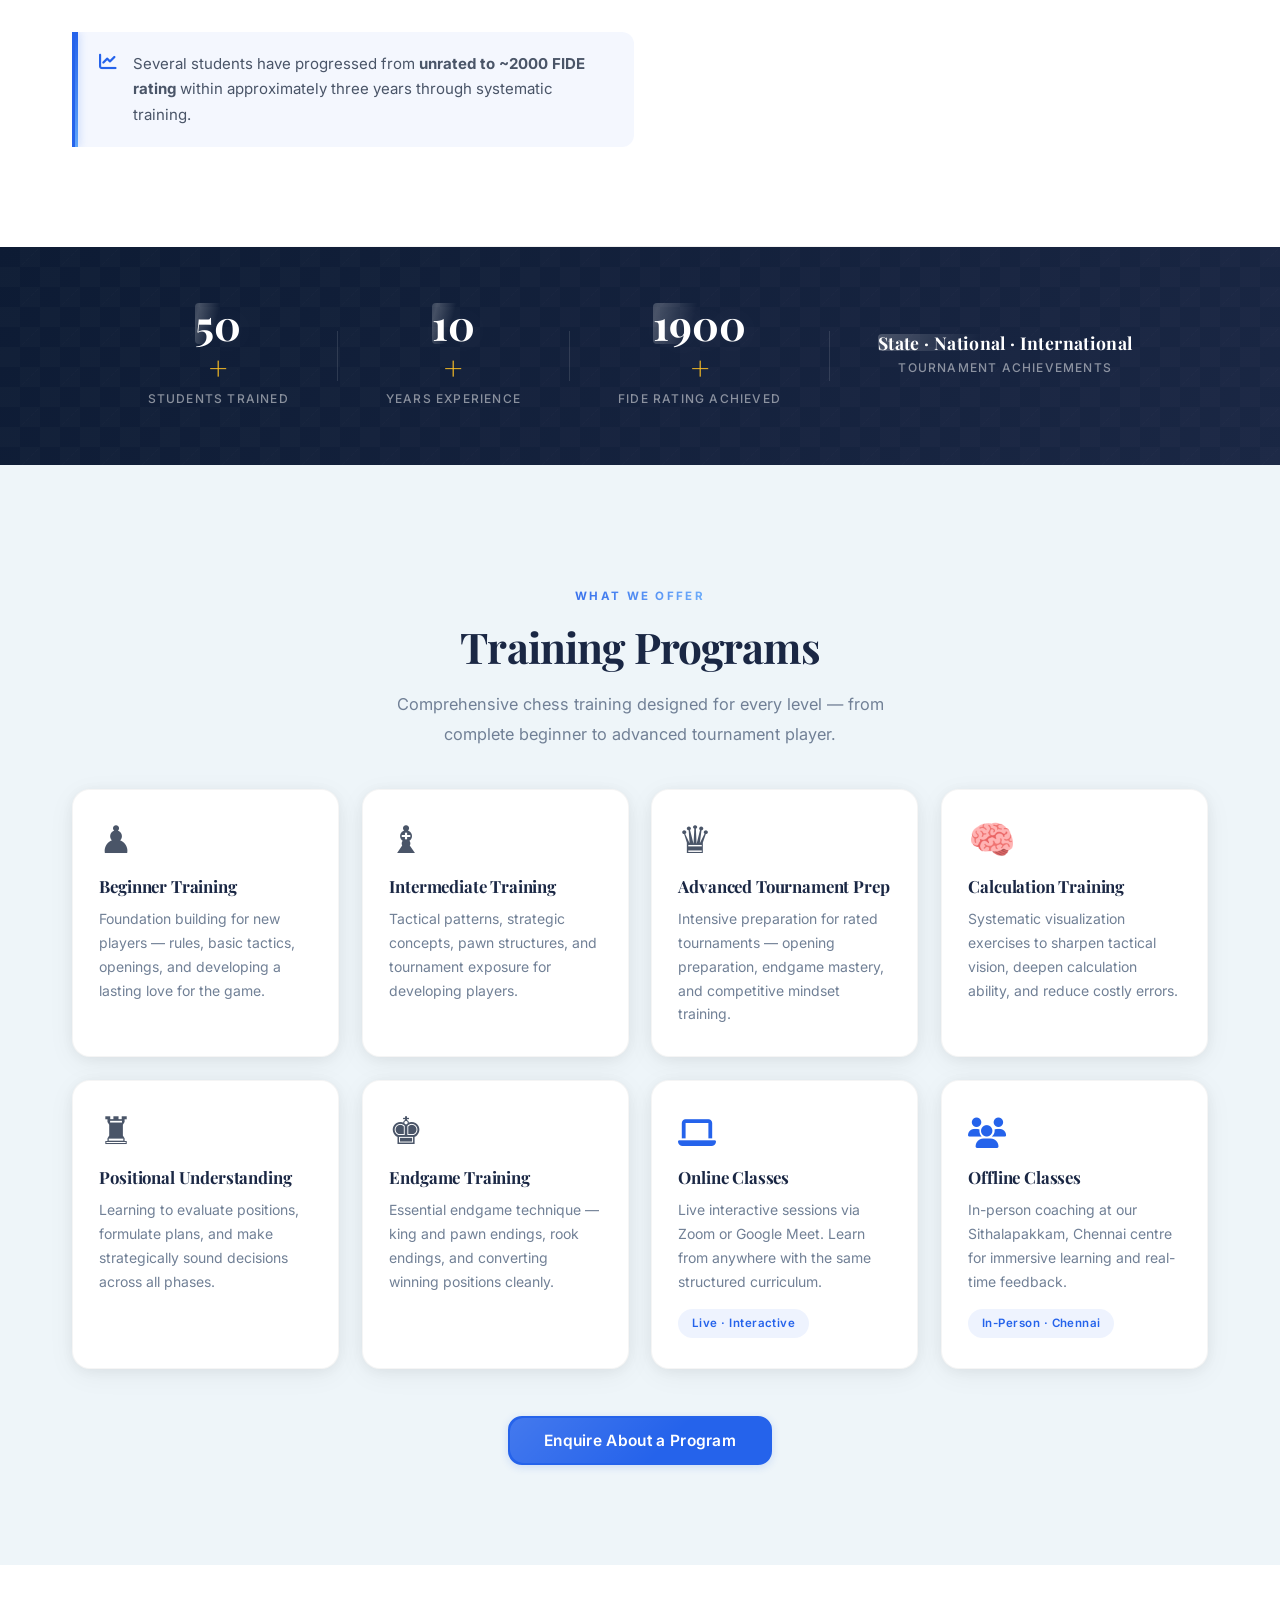
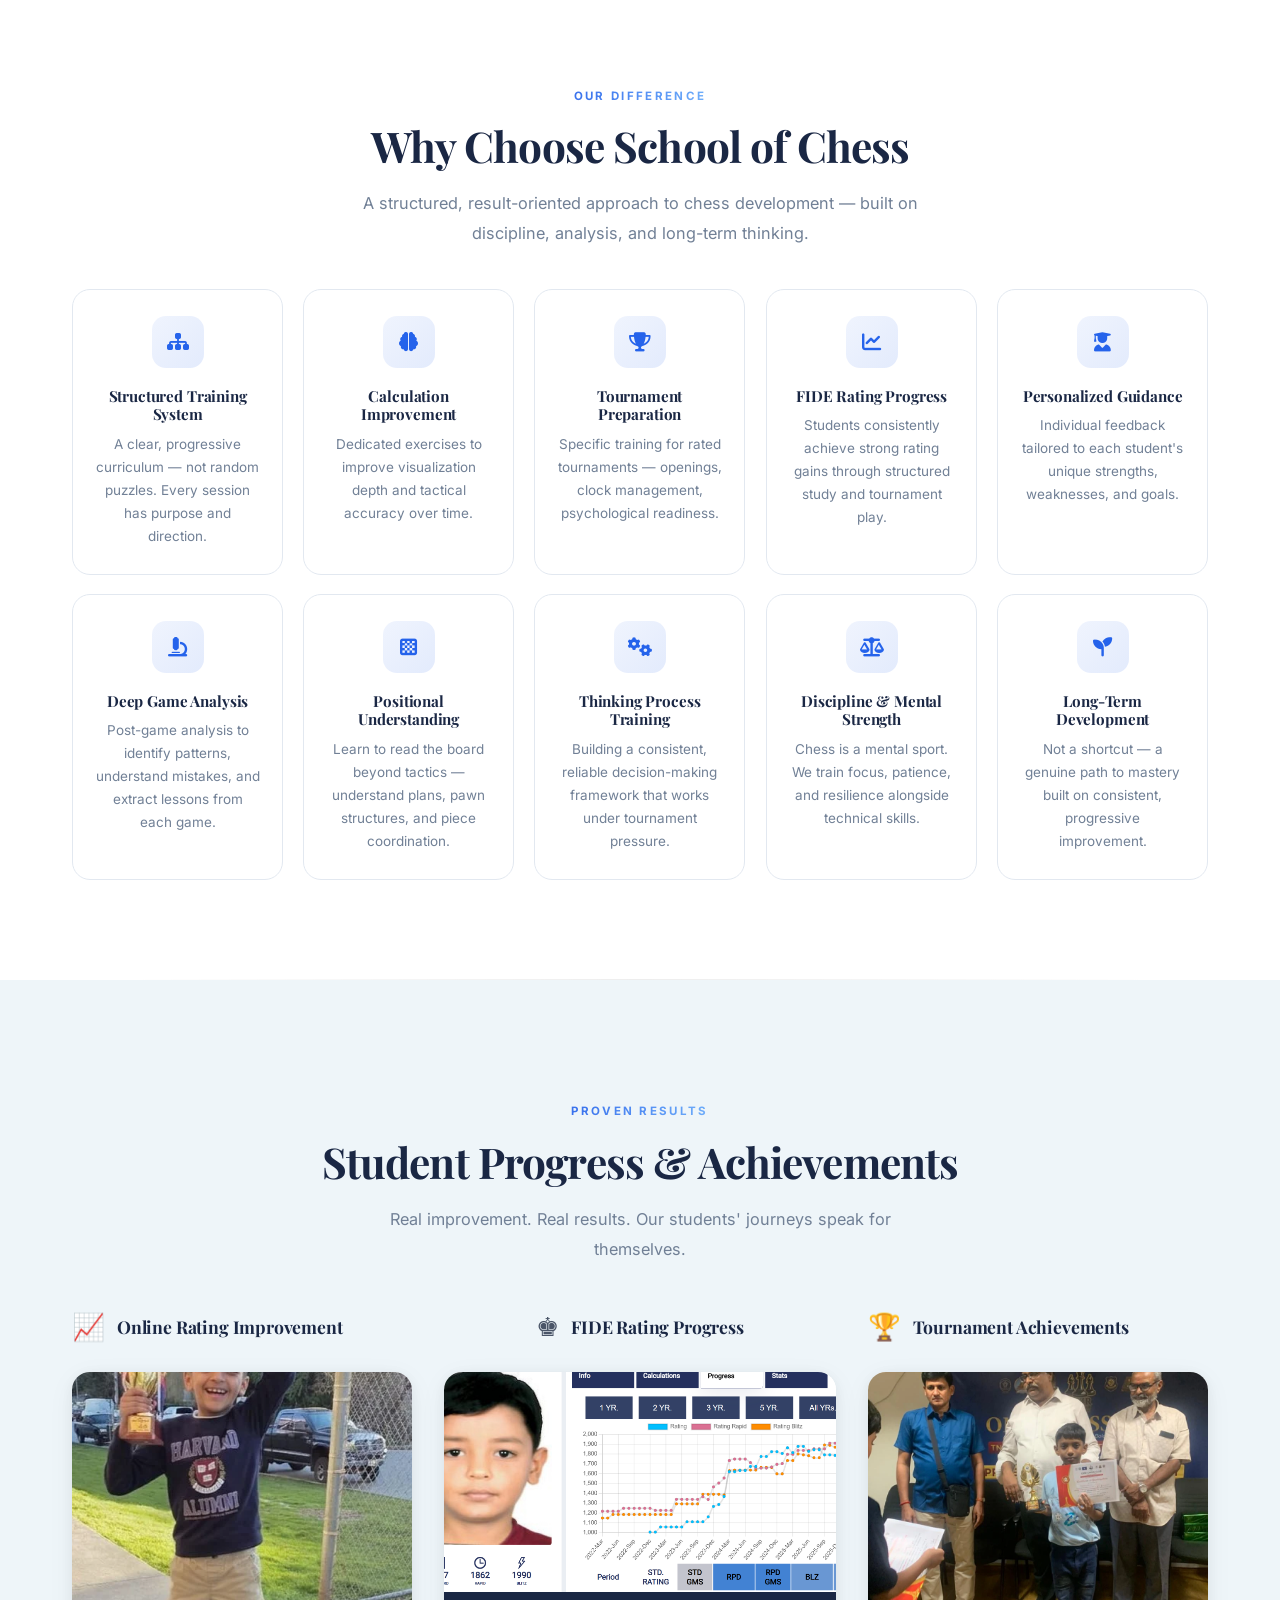
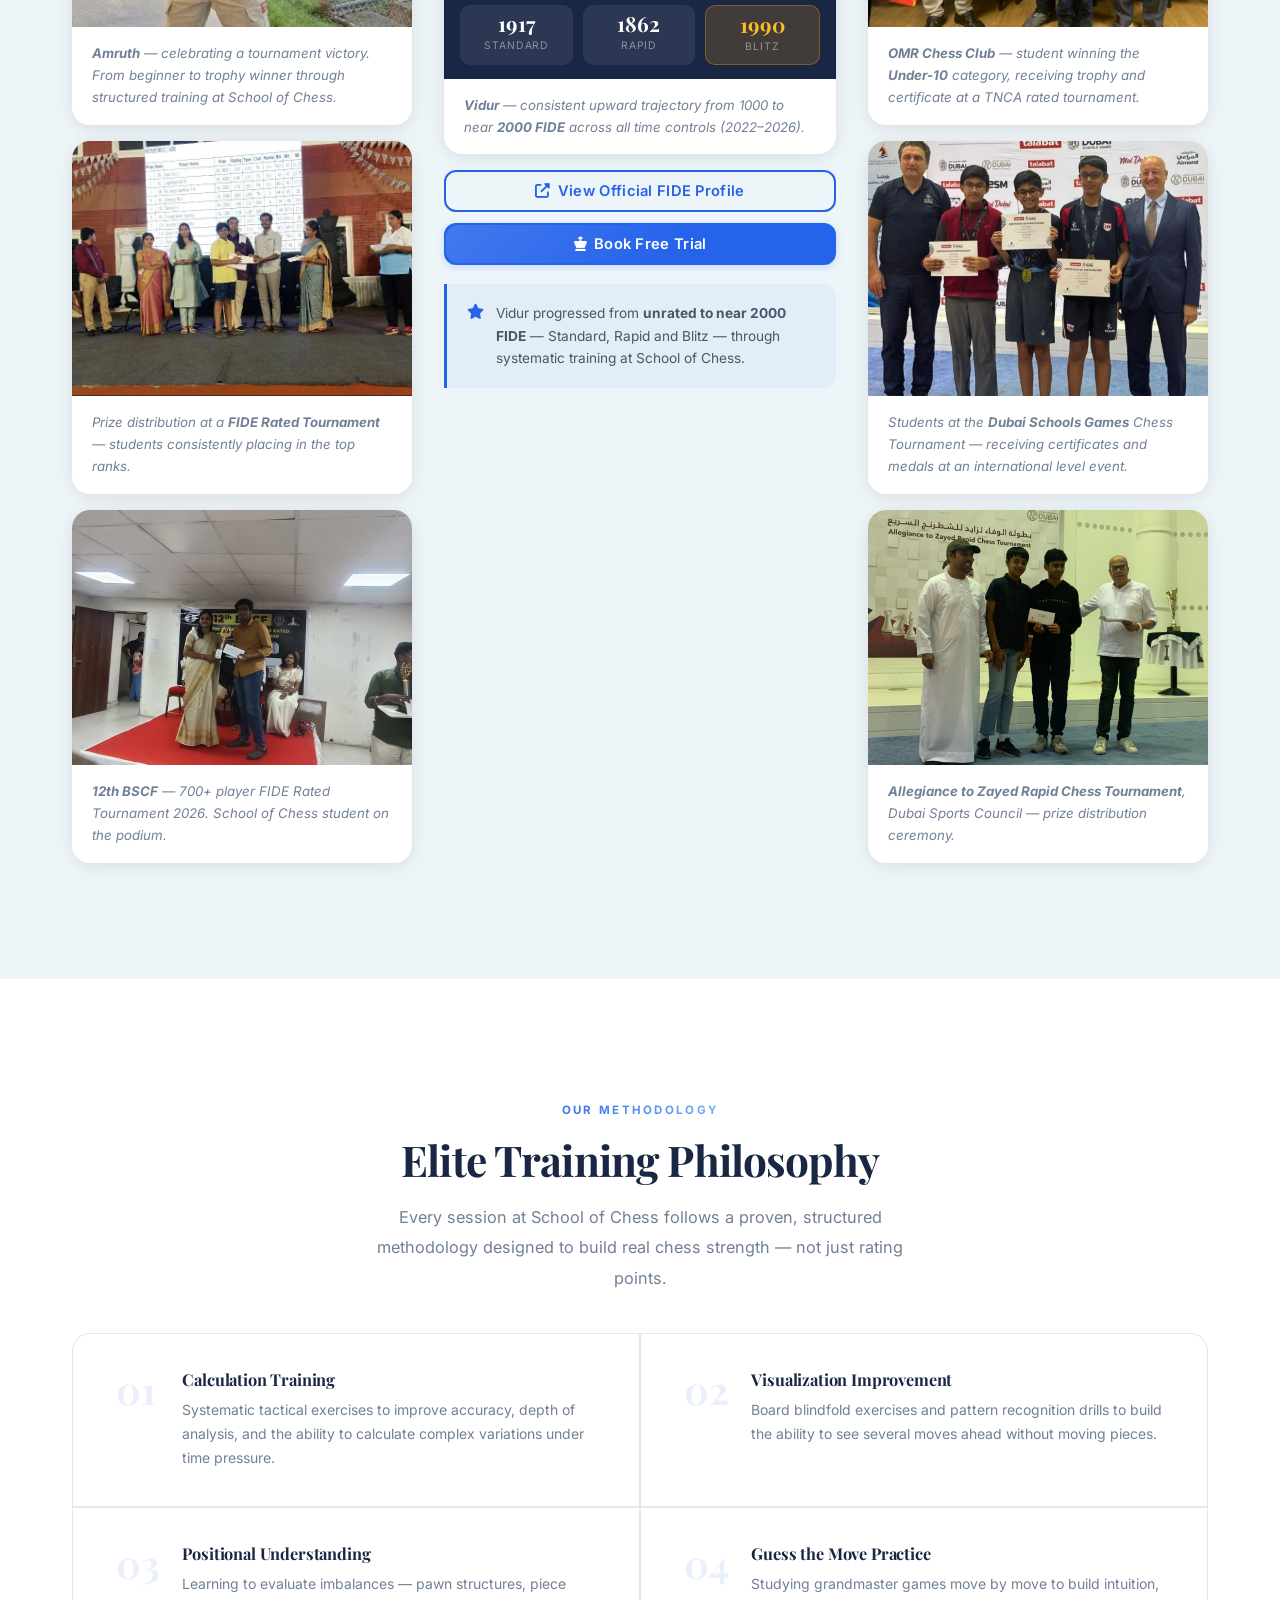
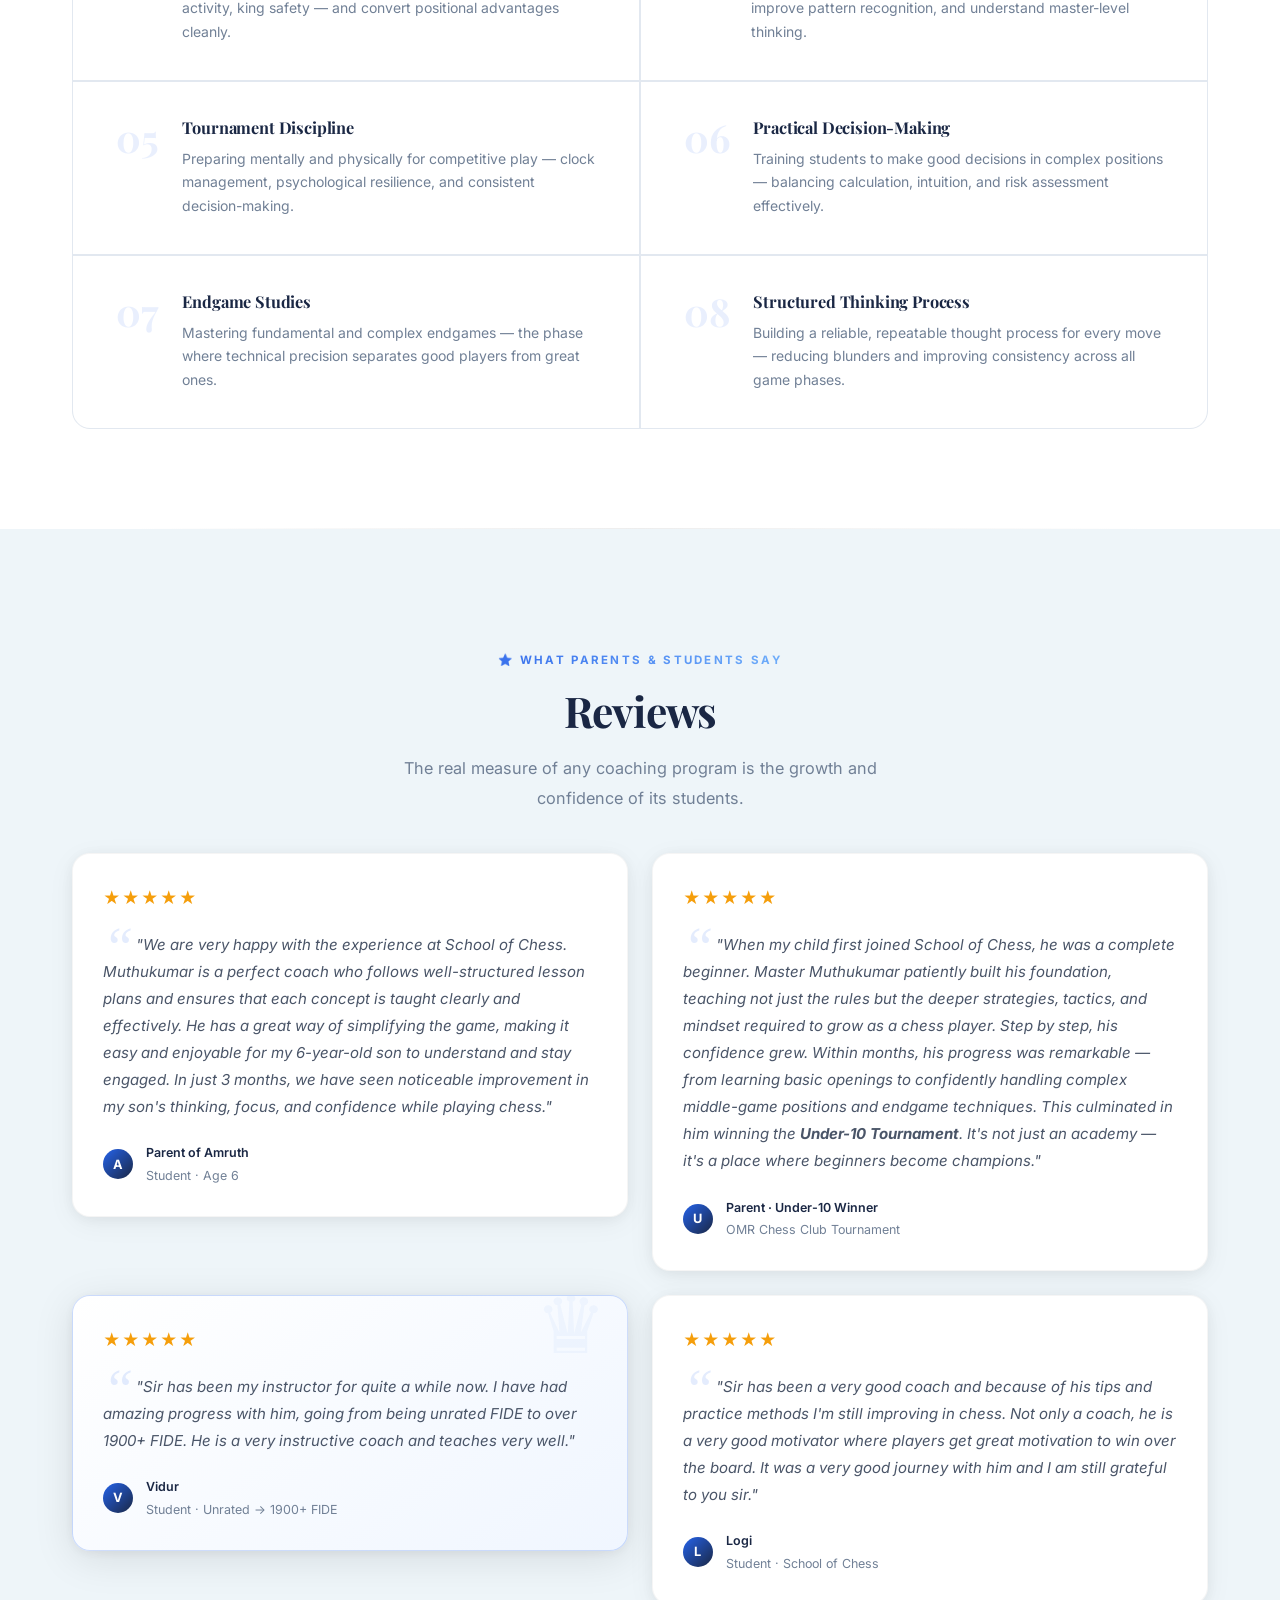
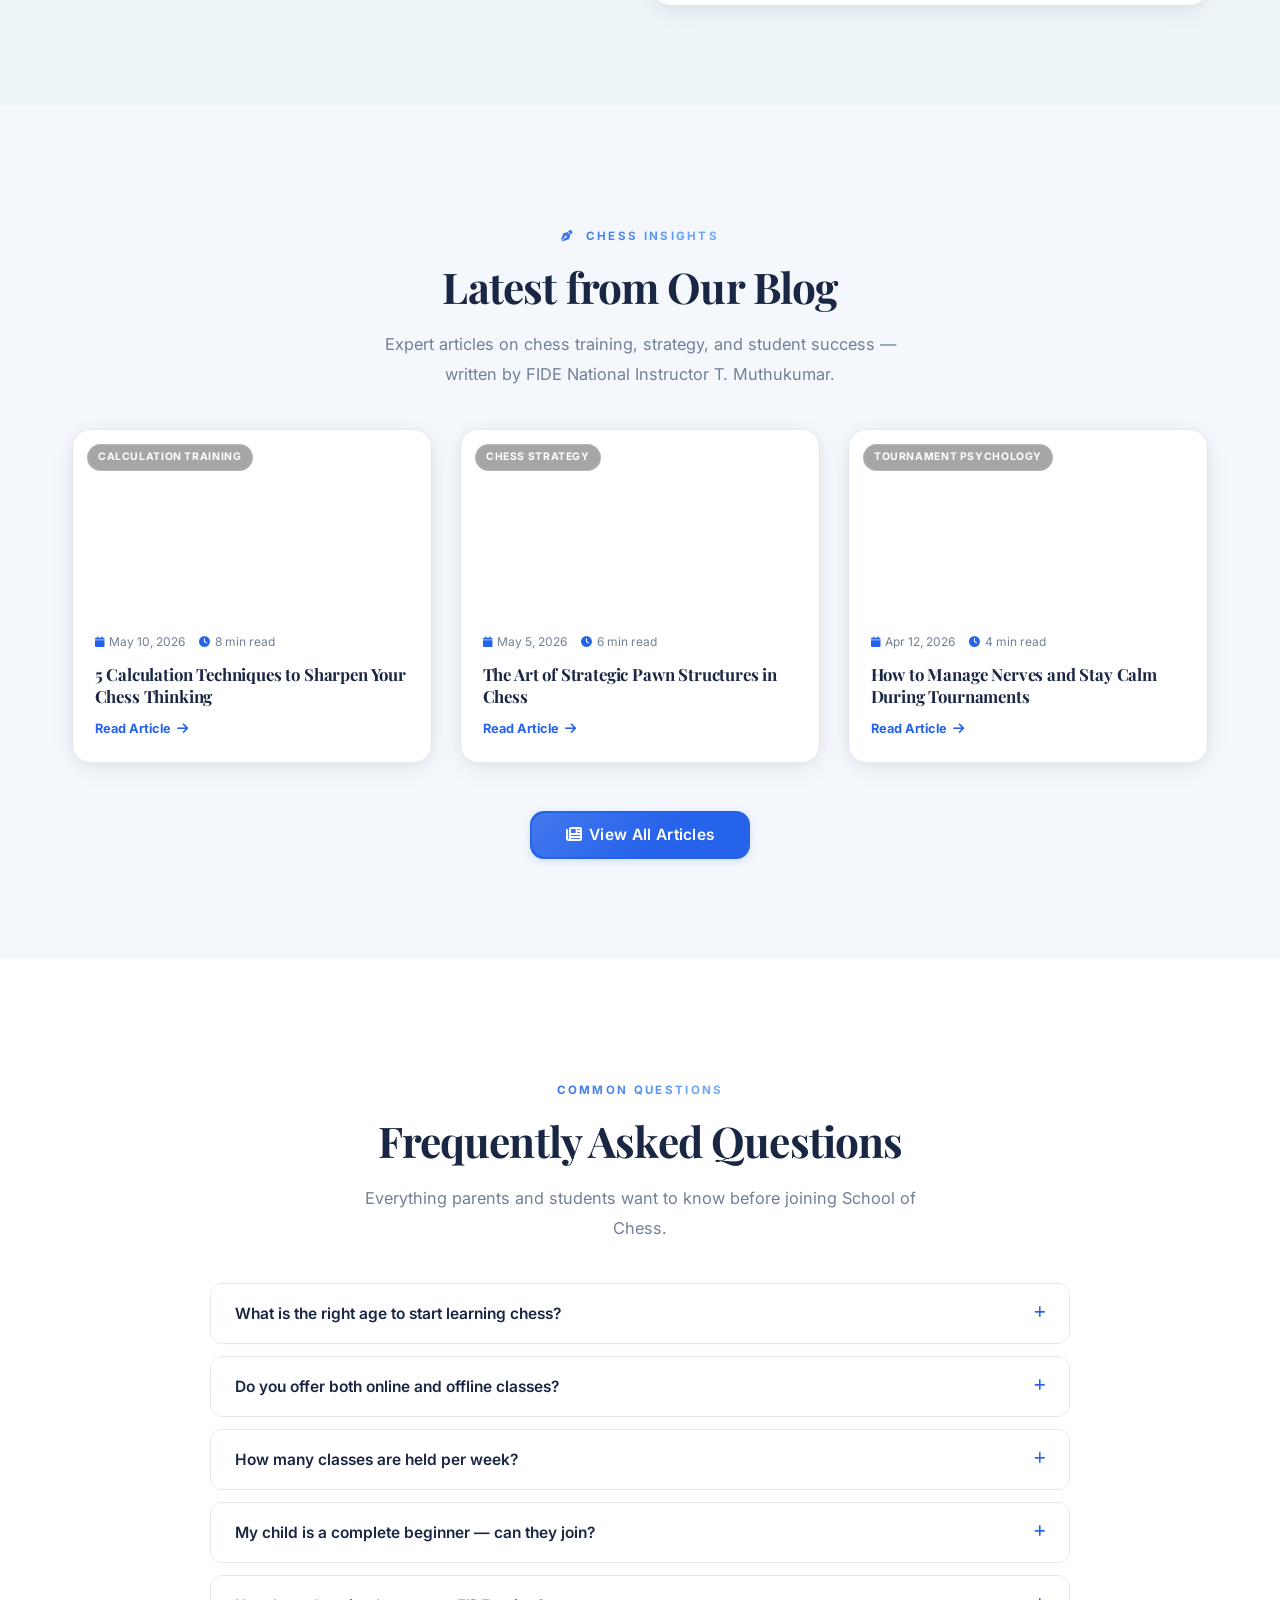
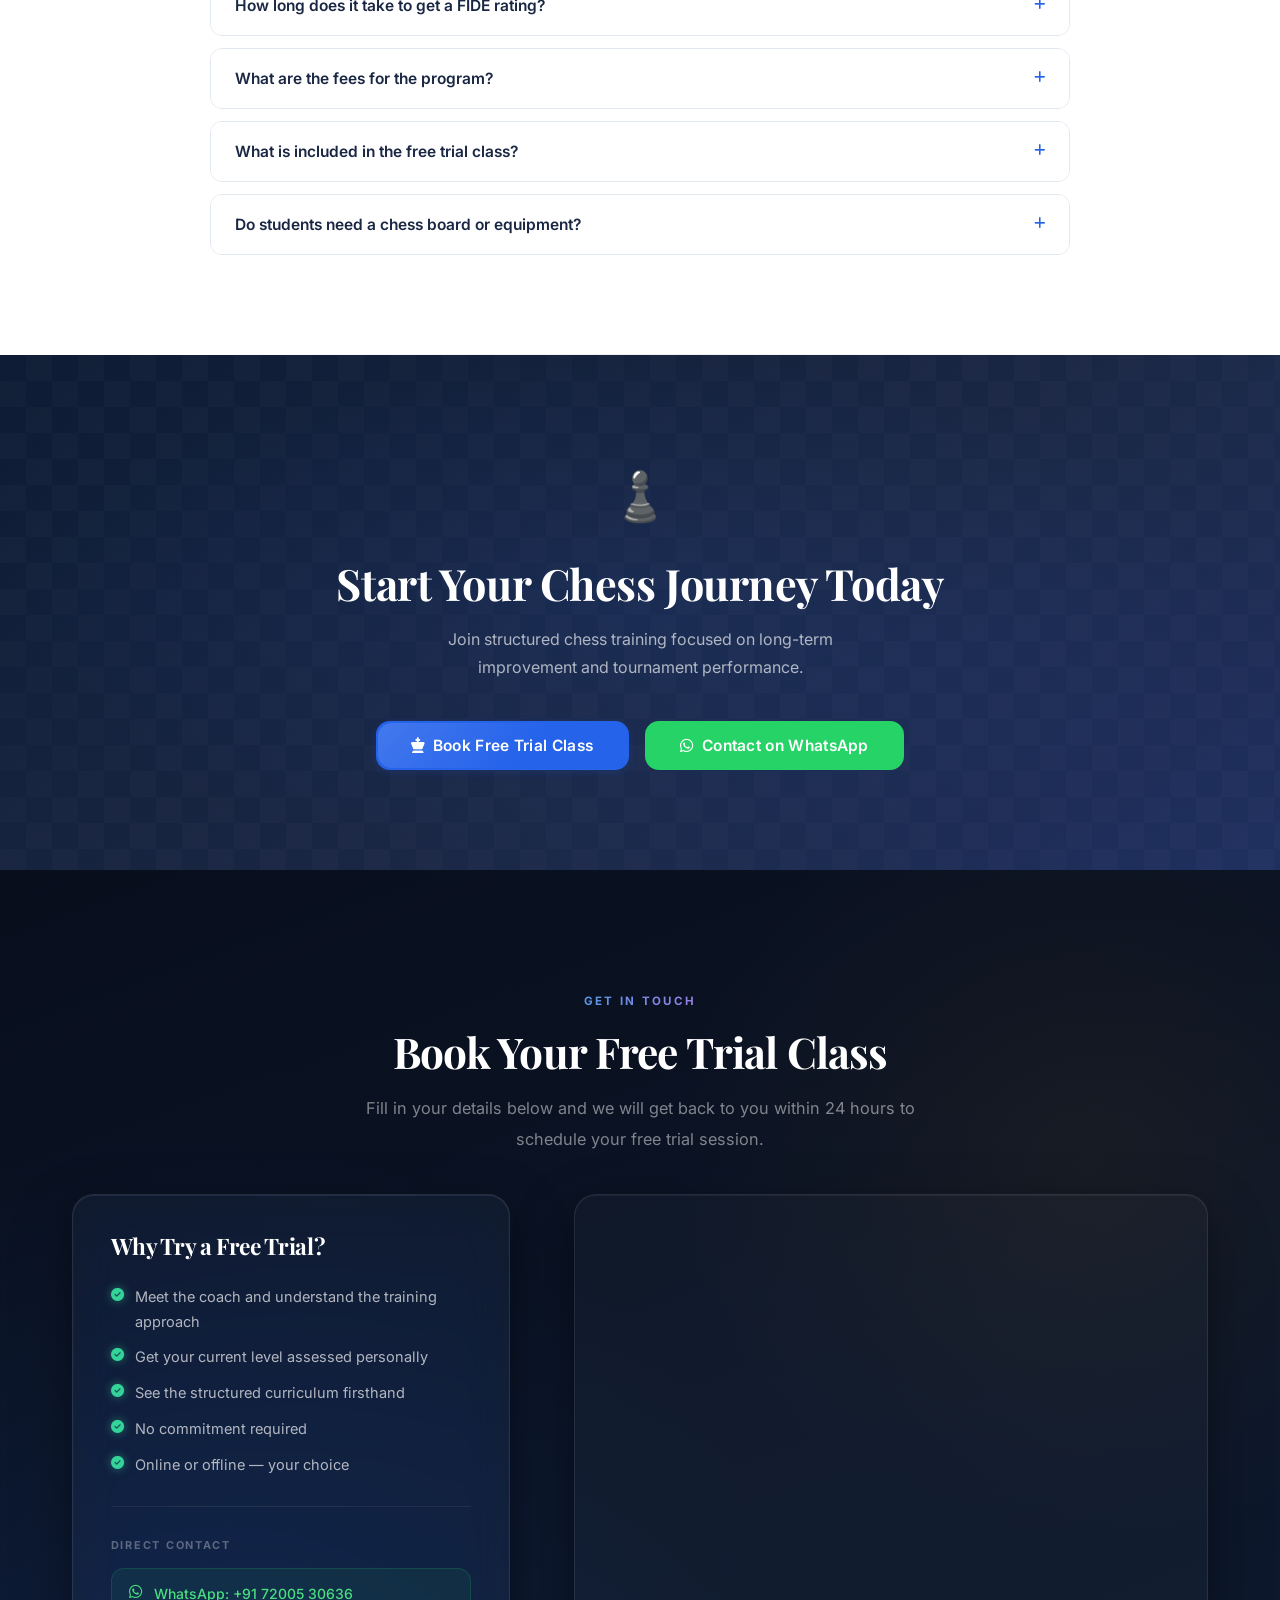
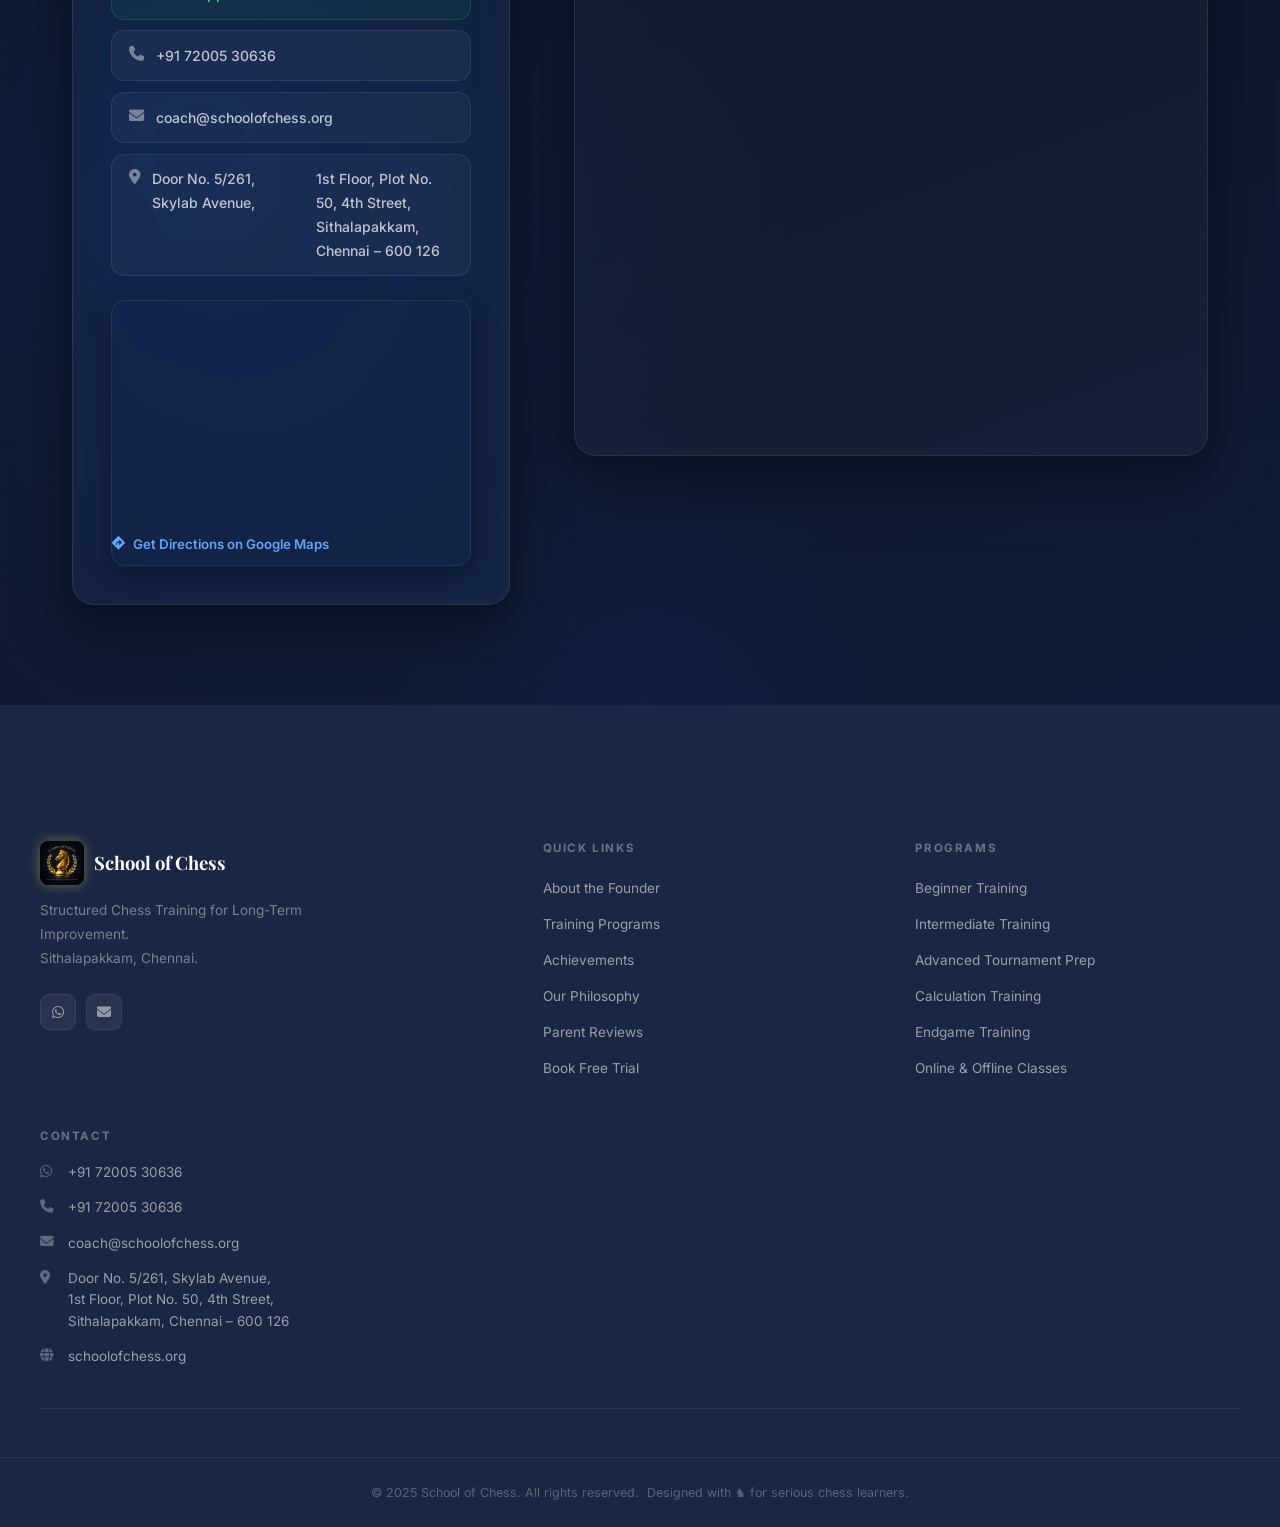
==== commit 481ced88: "Add premium animations — scroll progress, cursor glow, card tilt, floating pieces, magnetic buttons " ====
--- a/index.html
+++ b/index.html
@@ -73,6 +73,12 @@
 </head>
 <body>
 
+    <!-- Scroll progress bar -->
+    <div id="scroll-progress"></div>
+
+    <!-- Cursor glow for dark sections -->
+    <div id="cursor-glow"></div>
+
     <!-- ===== NAVIGATION ===== -->
     <nav class="navbar" id="navbar">
         <div class="nav-container">
@@ -106,6 +112,18 @@
     <!-- ===== HERO ===== -->
     <section id="hero" class="hero">
         <div class="hero-overlay"></div>
+        <!-- Floating chess piece particles -->
+        <div class="hero-pieces" aria-hidden="true">
+            <span class="hero-piece" style="left:8%;  --dur:16s; --delay:0s">♟</span>
+            <span class="hero-piece" style="left:18%; --dur:20s; --delay:3s">♞</span>
+            <span class="hero-piece" style="left:30%; --dur:13s; --delay:1s">♝</span>
+            <span class="hero-piece" style="left:42%; --dur:18s; --delay:5s">♜</span>
+            <span class="hero-piece" style="left:55%; --dur:15s; --delay:2s">♛</span>
+            <span class="hero-piece" style="left:66%; --dur:22s; --delay:4s">♟</span>
+            <span class="hero-piece" style="left:76%; --dur:17s; --delay:1.5s">♞</span>
+            <span class="hero-piece" style="left:86%; --dur:14s; --delay:6s">♝</span>
+            <span class="hero-piece" style="left:93%; --dur:19s; --delay:0.5s">♜</span>
+        </div>
         <div class="container hero-content">
             <div class="hero-badge">
                 <span>♞ FIDE National Instructor &nbsp;·&nbsp; Since 2016 &nbsp;·&nbsp; Chennai</span>
--- a/css/style.css
+++ b/css/style.css
@@ -2035,3 +2035,143 @@
 @media (max-width: 480px) {
     .enquiry-info { padding: 1.4rem 1.25rem; }
 }
+
+/* ============================================================
+   PREMIUM ENHANCEMENT LAYER — v30
+   Cursor glow · Scroll progress · Card tilt · Hero particles
+   Magnetic buttons · Shimmer numbers · Text reveal
+   ============================================================ */
+
+/* ── Scroll Progress Bar ──────────────────────────────────── */
+#scroll-progress {
+    position: fixed;
+    top: 0; left: 0;
+    height: 2.5px;
+    width: 0%;
+    background: linear-gradient(90deg, var(--accent) 0%, #60a5fa 50%, #a78bfa 100%);
+    z-index: 9999;
+    transition: width 0.1s linear;
+    box-shadow: 0 0 8px rgba(37,99,235,0.55), 0 0 2px rgba(167,139,250,0.4);
+}
+
+/* ── Cursor Glow — ambient blob that follows the mouse ────── */
+#cursor-glow {
+    position: fixed;
+    pointer-events: none;
+    z-index: 5;
+    width: 480px;
+    height: 480px;
+    border-radius: 50%;
+    background: radial-gradient(circle, rgba(37,99,235,0.10) 0%, transparent 68%);
+    transform: translate(-50%, -50%);
+    transition: opacity 0.4s ease;
+    opacity: 0;
+    will-change: transform;
+}
+.dark-section-active #cursor-glow { opacity: 1; }
+
+/* ── Hero Floating Chess Pieces ───────────────────────────── */
+.hero-pieces {
+    position: absolute;
+    inset: 0;
+    pointer-events: none;
+    z-index: 1;
+    overflow: hidden;
+}
+.hero-piece {
+    position: absolute;
+    font-size: 1.6rem;
+    opacity: 0;
+    animation: floatPiece var(--dur, 14s) var(--delay, 0s) ease-in-out infinite;
+    user-select: none;
+    filter: drop-shadow(0 0 6px rgba(37,99,235,0.25));
+    color: rgba(255,255,255,0.06);
+}
+@keyframes floatPiece {
+    0%   { opacity: 0;    transform: translateY(0)     rotate(0deg);   }
+    10%  { opacity: 1;                                                   }
+    85%  { opacity: 0.7;                                                 }
+    100% { opacity: 0;    transform: translateY(-110vh) rotate(30deg);  }
+}
+
+/* ── 3D Card Tilt — perspective container ─────────────────── */
+.program-card,
+.why-card,
+.review-card {
+    transform-style: preserve-3d;
+    will-change: transform;
+}
+
+/* ── Shimmer on Stats Numbers ─────────────────────────────── */
+.strip-num {
+    position: relative;
+    display: inline-block;
+}
+.strip-num::after {
+    content: '';
+    position: absolute;
+    inset: 0;
+    background: linear-gradient(105deg, transparent 30%, rgba(255,255,255,0.22) 50%, transparent 70%);
+    background-size: 200% 100%;
+    background-position: -100% 0;
+    animation: shimmerNum 3.5s ease-in-out infinite;
+    border-radius: 4px;
+    pointer-events: none;
+}
+@keyframes shimmerNum {
+    0%   { background-position: -100% 0; }
+    40%  { background-position: 200%  0; }
+    100% { background-position: 200%  0; }
+}
+
+/* ── Magnetic Button — JS adds inline transform, CSS smooths it */
+.btn-magnetic {
+    transition: transform 0.18s cubic-bezier(0.34,1.30,0.64,1),
+                box-shadow 0.2s ease,
+                background 0.2s ease,
+                border-color 0.2s ease,
+                color 0.2s ease !important;
+}
+
+/* ── Animated Gradient Section Title ─────────────────────── */
+.section-title-gradient {
+    background: linear-gradient(270deg, var(--dark) 0%, var(--accent) 40%, #60a5fa 70%, var(--dark) 100%);
+    background-size: 300% 100%;
+    -webkit-background-clip: text;
+    -webkit-text-fill-color: transparent;
+    background-clip: text;
+    animation: gradientShift 6s ease infinite;
+}
+@keyframes gradientShift {
+    0%   { background-position: 0%   50%; }
+    50%  { background-position: 100% 50%; }
+    100% { background-position: 0%   50%; }
+}
+
+/* ── Hero heading — word reveal ───────────────────────────── */
+.hero-word {
+    display: inline-block;
+    opacity: 0;
+    transform: translateY(20px) rotateX(30deg);
+    animation: wordReveal 0.55s cubic-bezier(0.34,1.10,0.64,1) forwards;
+}
+@keyframes wordReveal {
+    to { opacity: 1; transform: translateY(0) rotateX(0deg); }
+}
+
+/* ── Glow pulse on WhatsApp float — richer ────────────────── */
+@keyframes waPulse {
+    0%  { box-shadow: 0 4px 22px rgba(37,211,102,0.5), 0 0 0 0   rgba(37,211,102,0.3); }
+    50% { box-shadow: 0 4px 36px rgba(37,211,102,0.75),0 0 0 10px rgba(37,211,102,0);  }
+    100%{ box-shadow: 0 4px 22px rgba(37,211,102,0.5), 0 0 0 0   rgba(37,211,102,0);  }
+}
+
+/* ── Reduced motion — disable all new animations ─────────── */
+@media (prefers-reduced-motion: reduce) {
+    #scroll-progress,
+    #cursor-glow,
+    .hero-piece,
+    .strip-num::after,
+    .hero-word { animation: none !important; transition: none !important; opacity: 1 !important; transform: none !important; }
+    .section-title-gradient { animation: none !important; -webkit-text-fill-color: var(--dark); }
+}
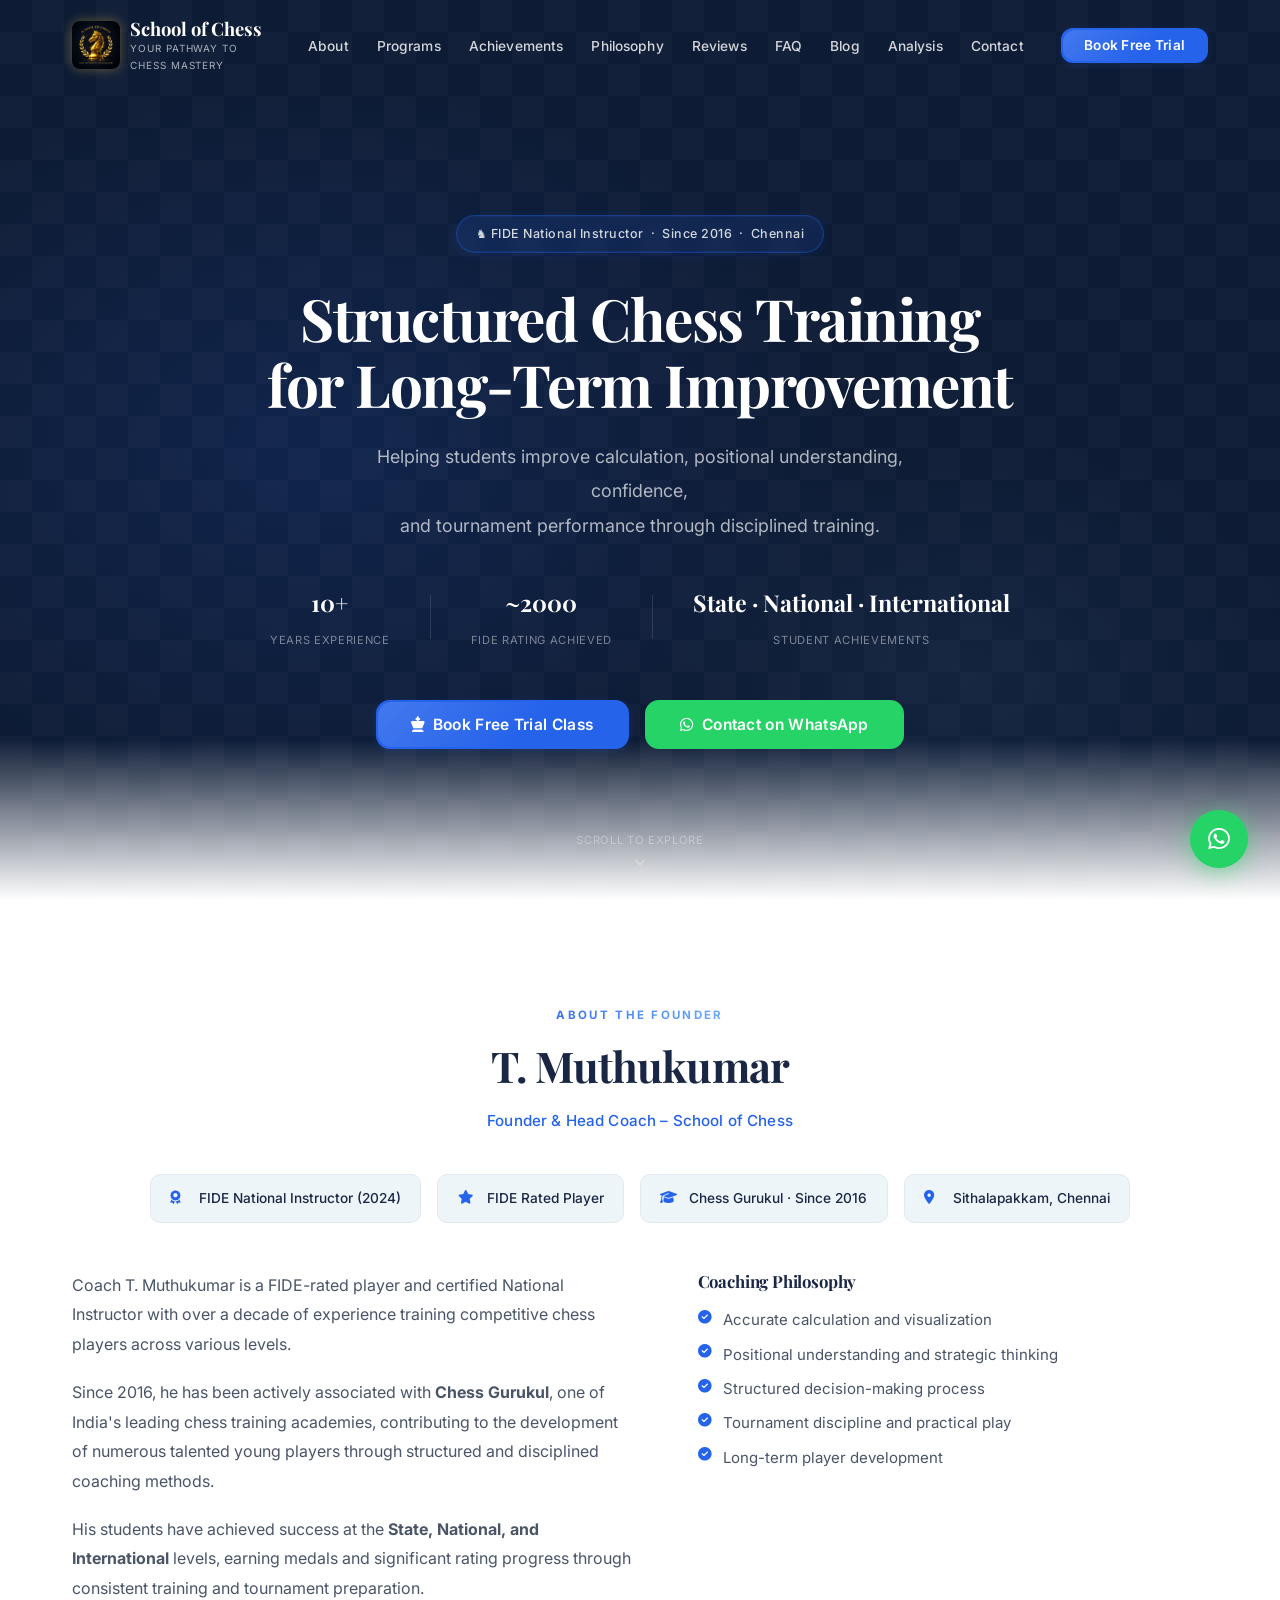
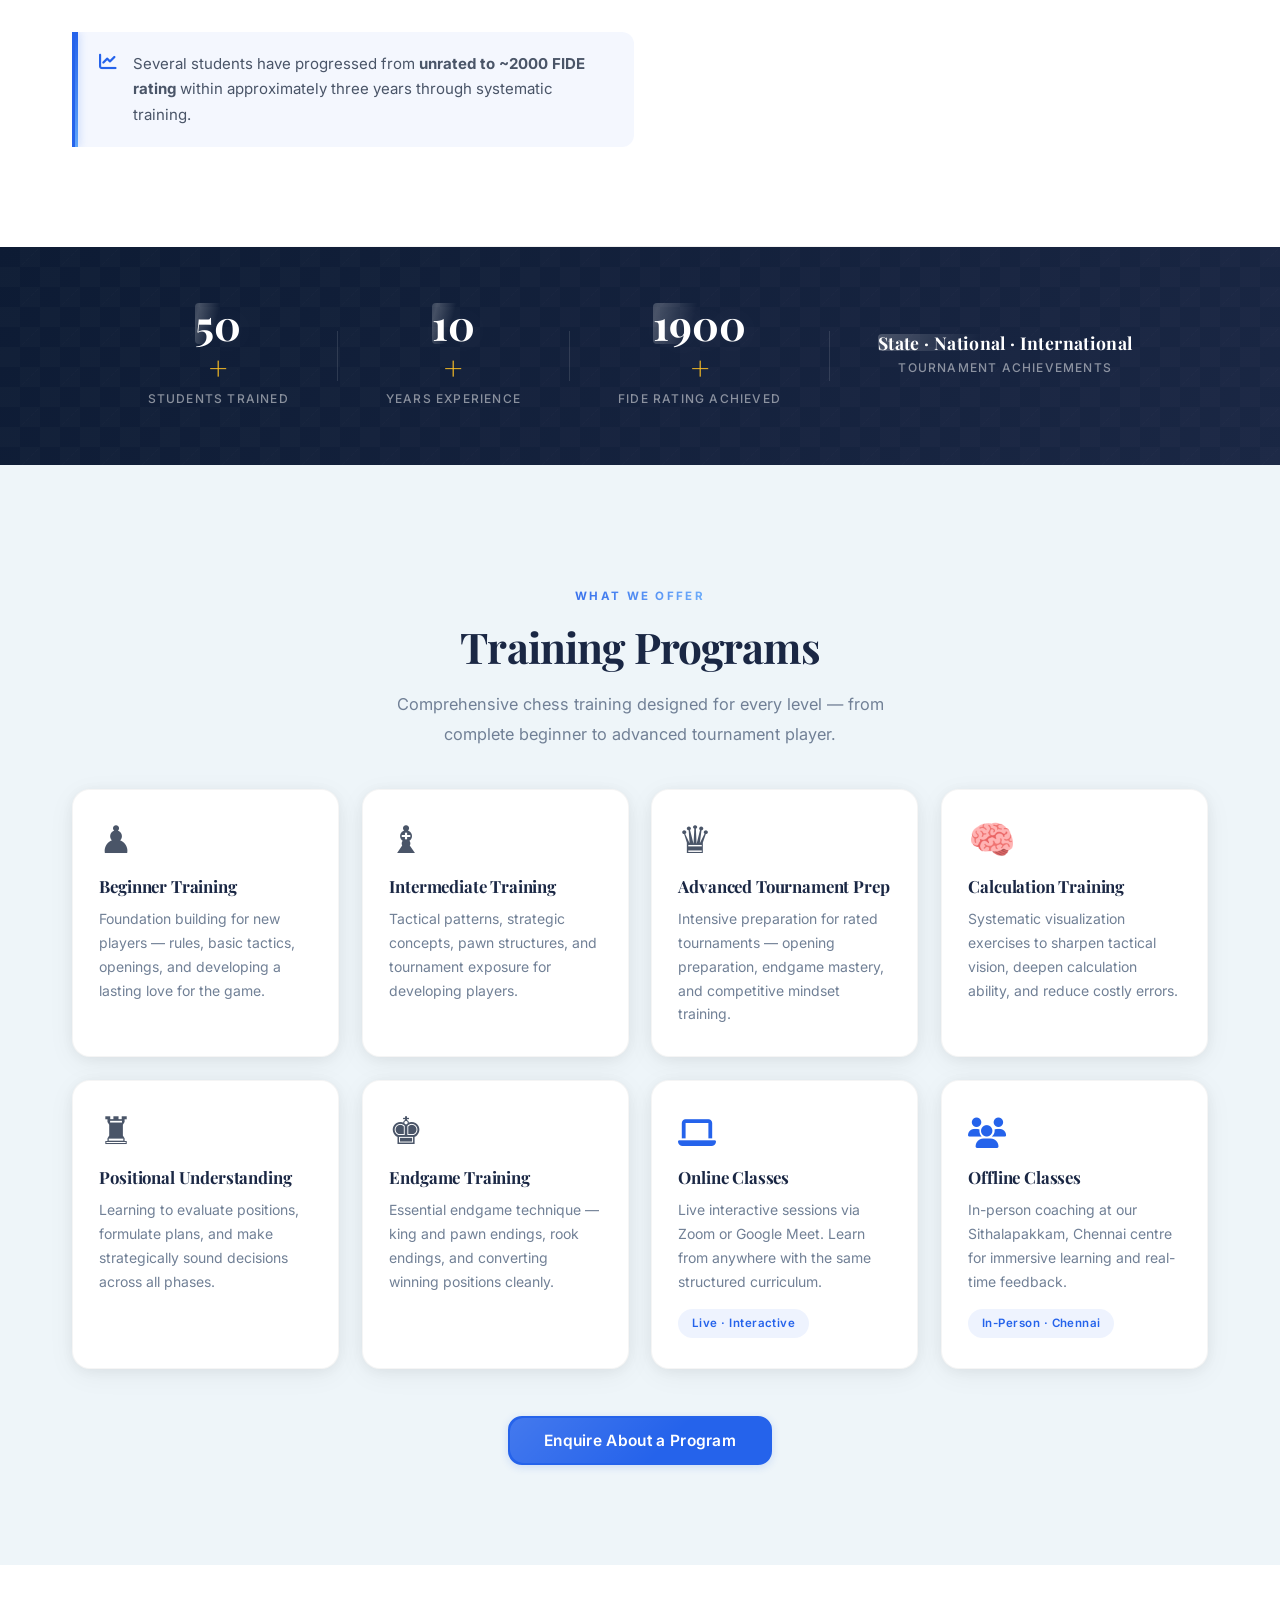
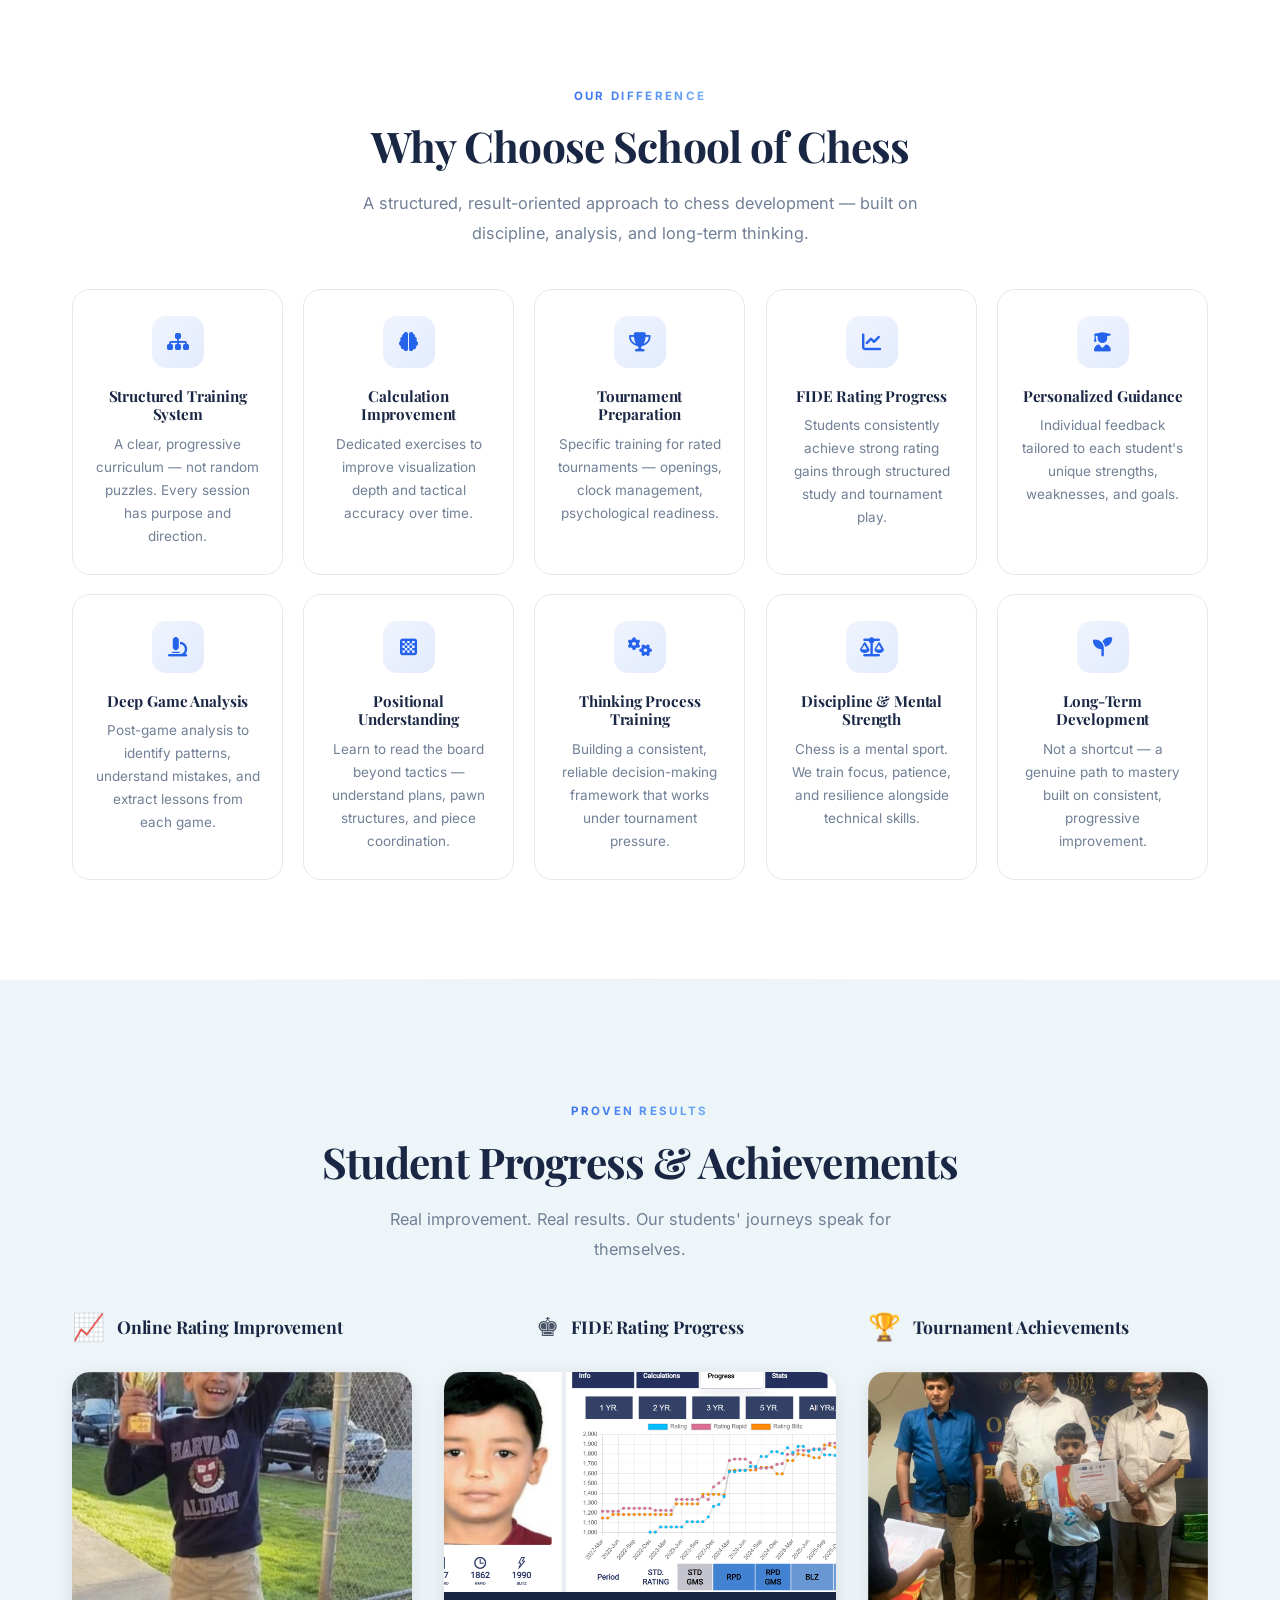
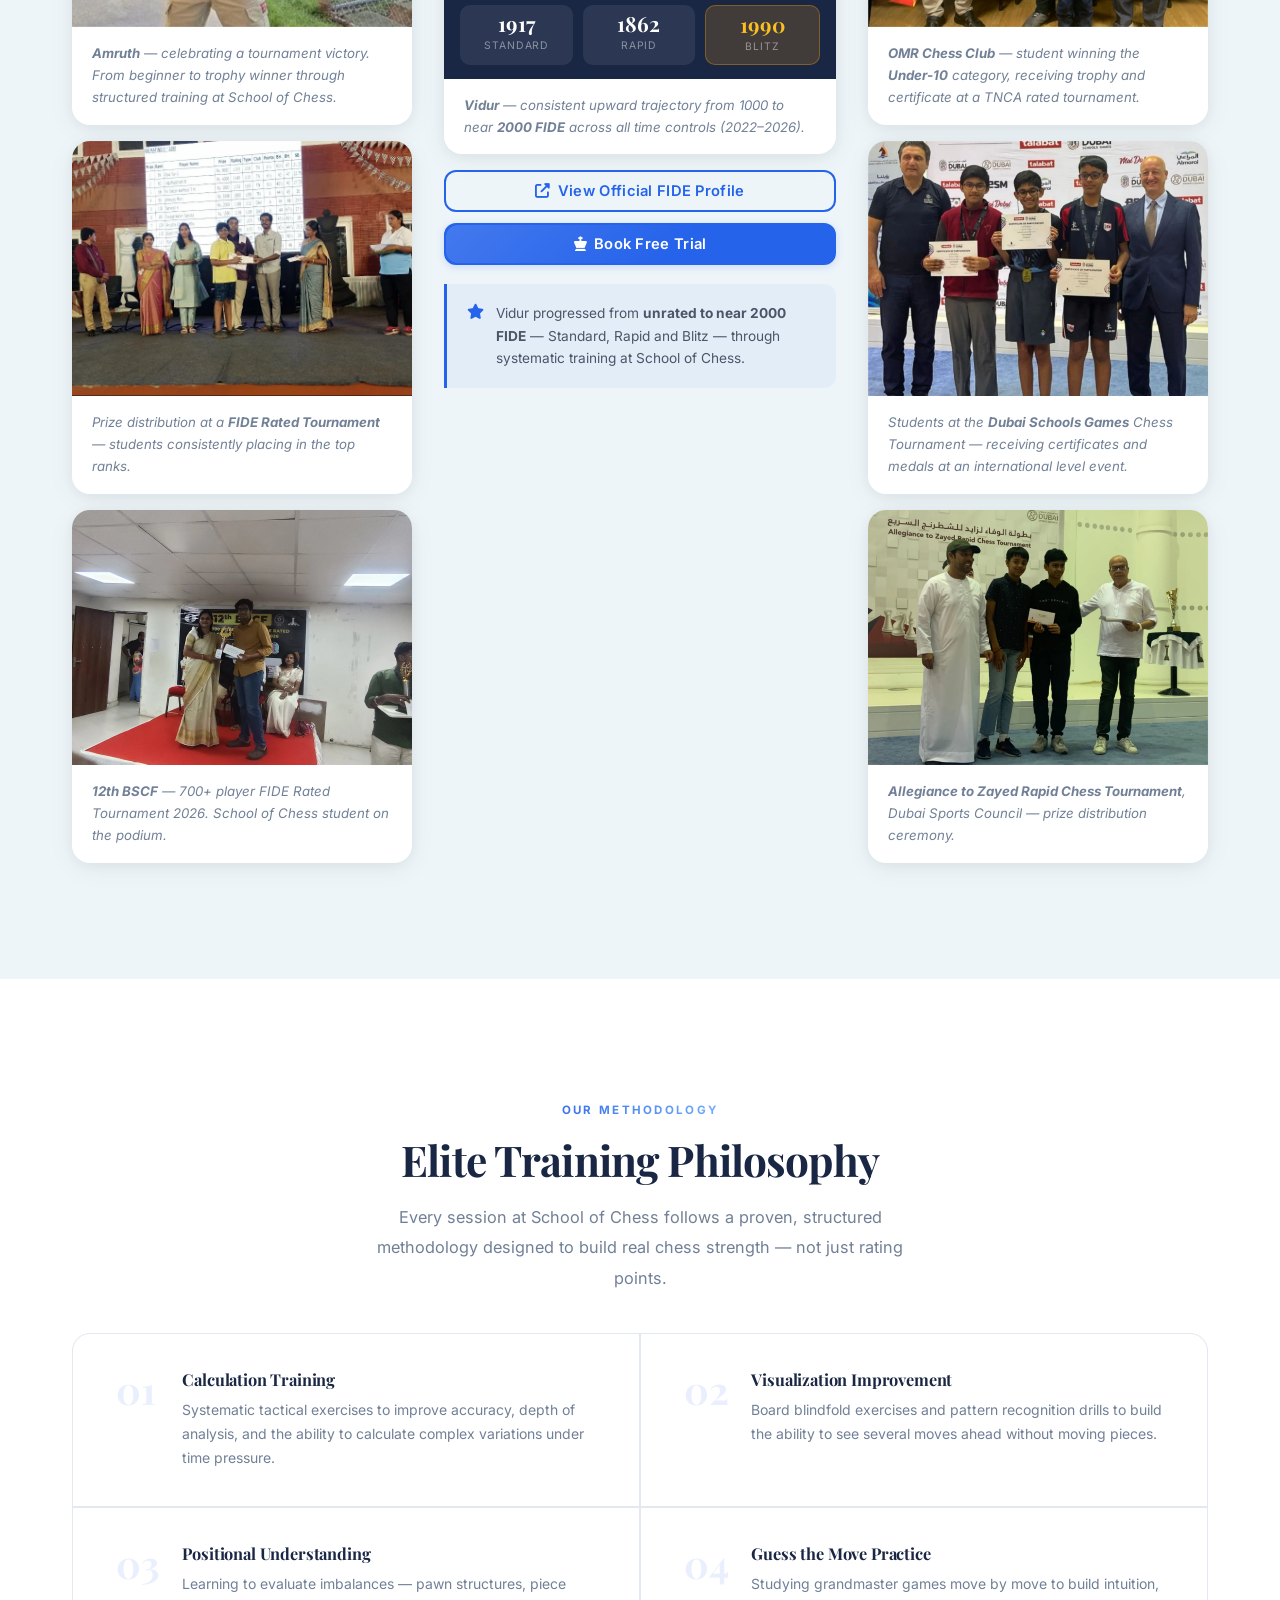
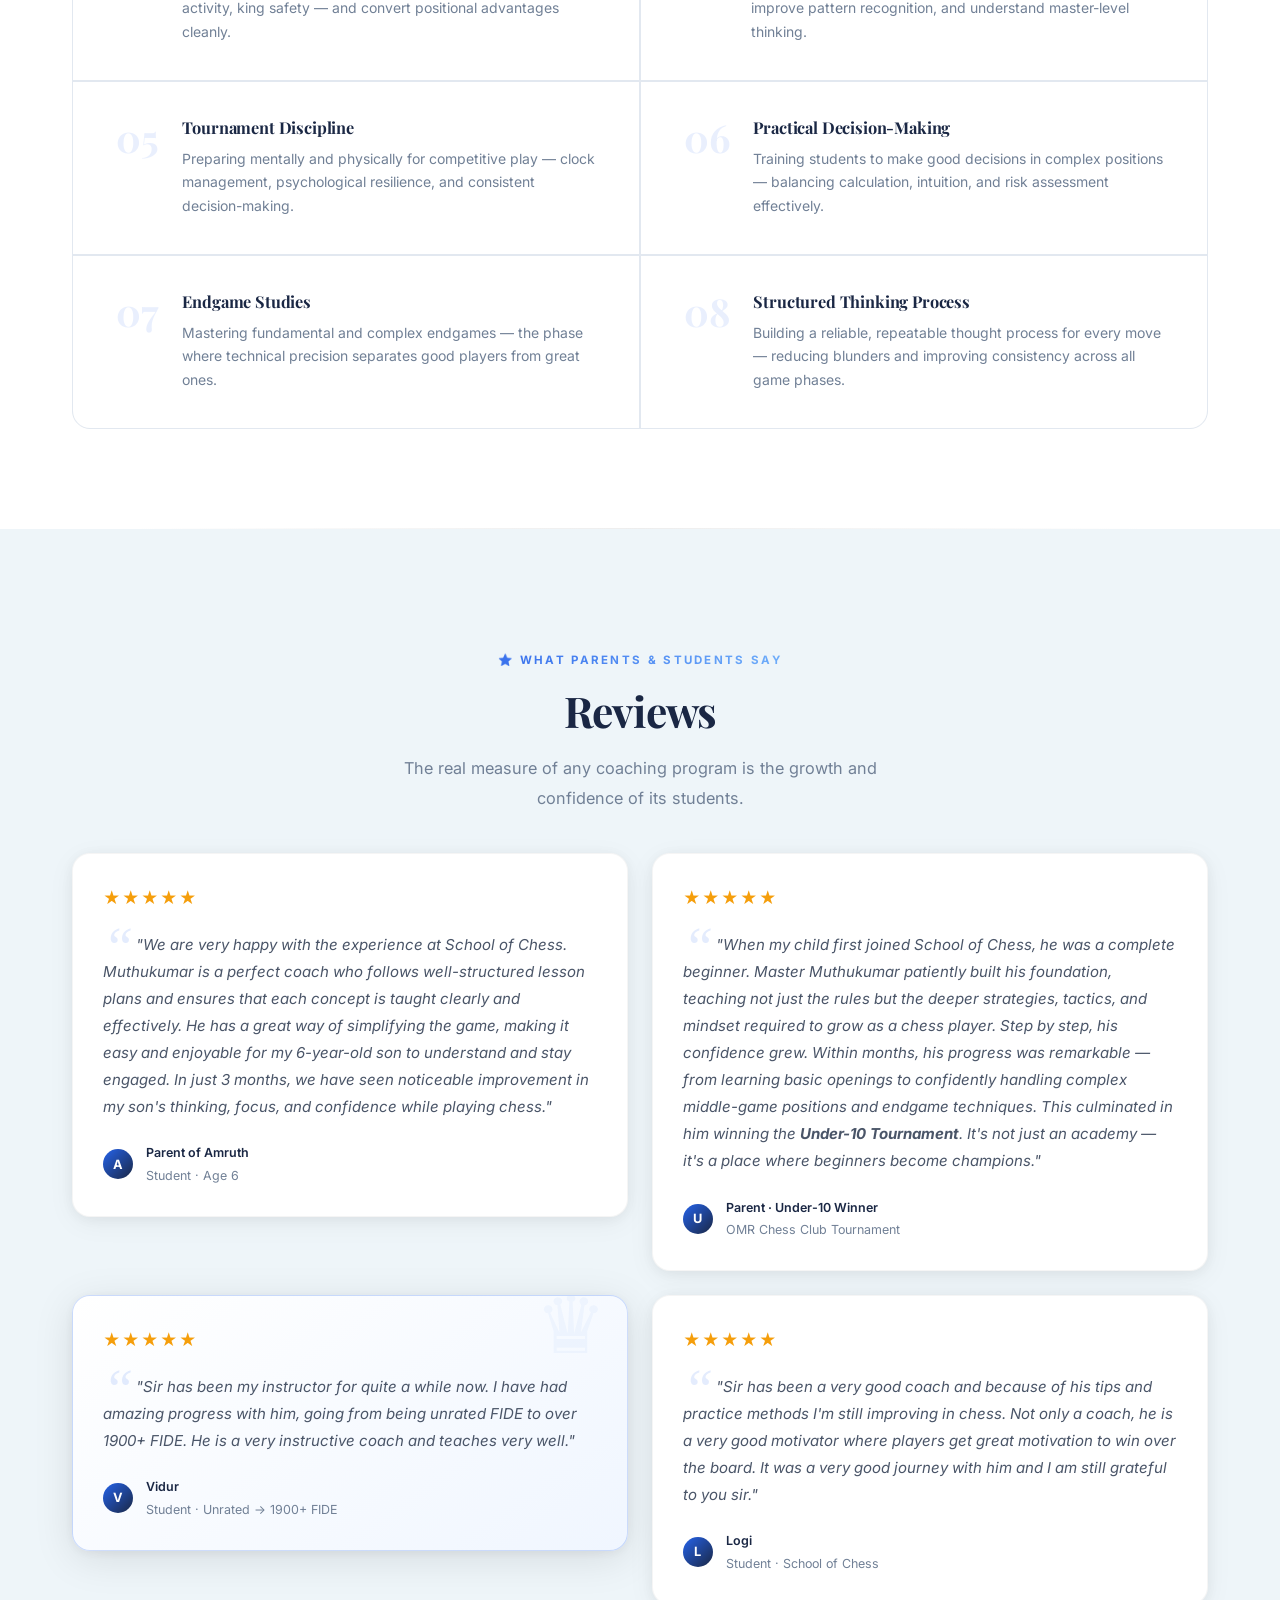
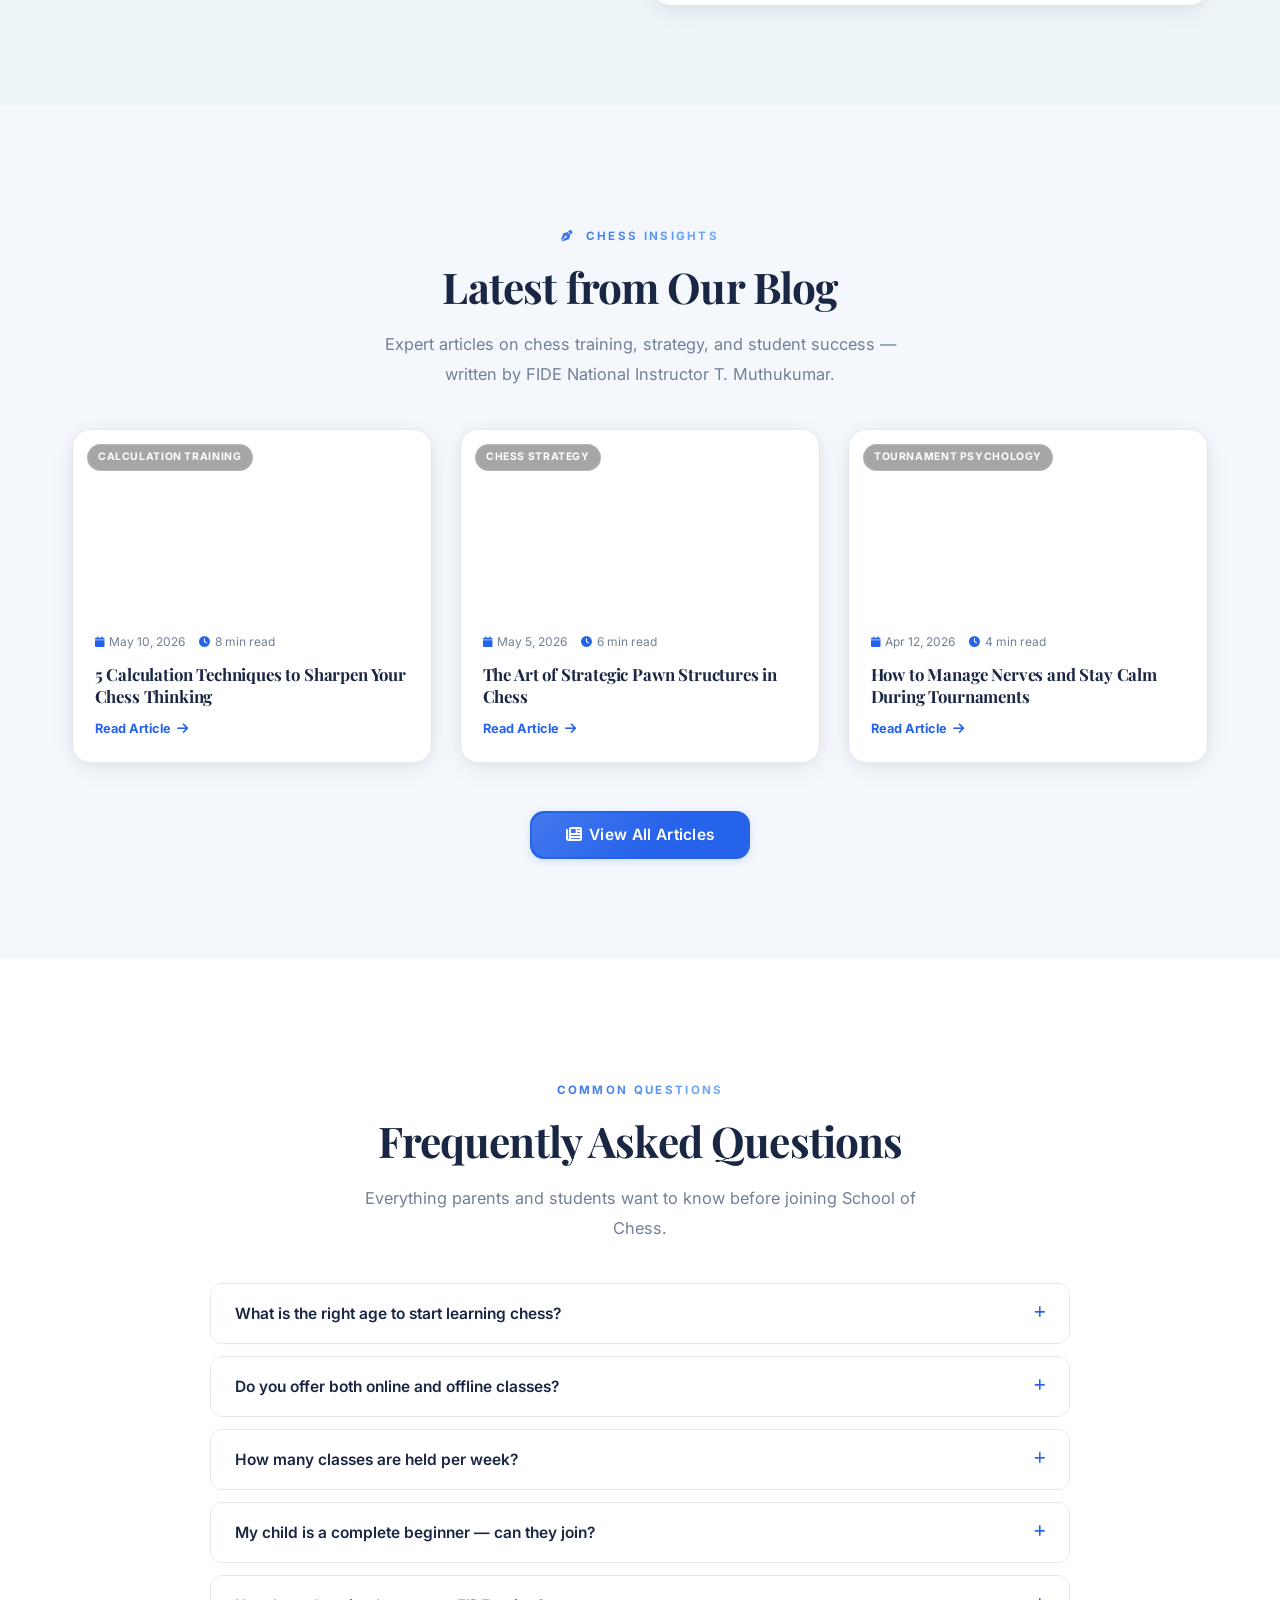
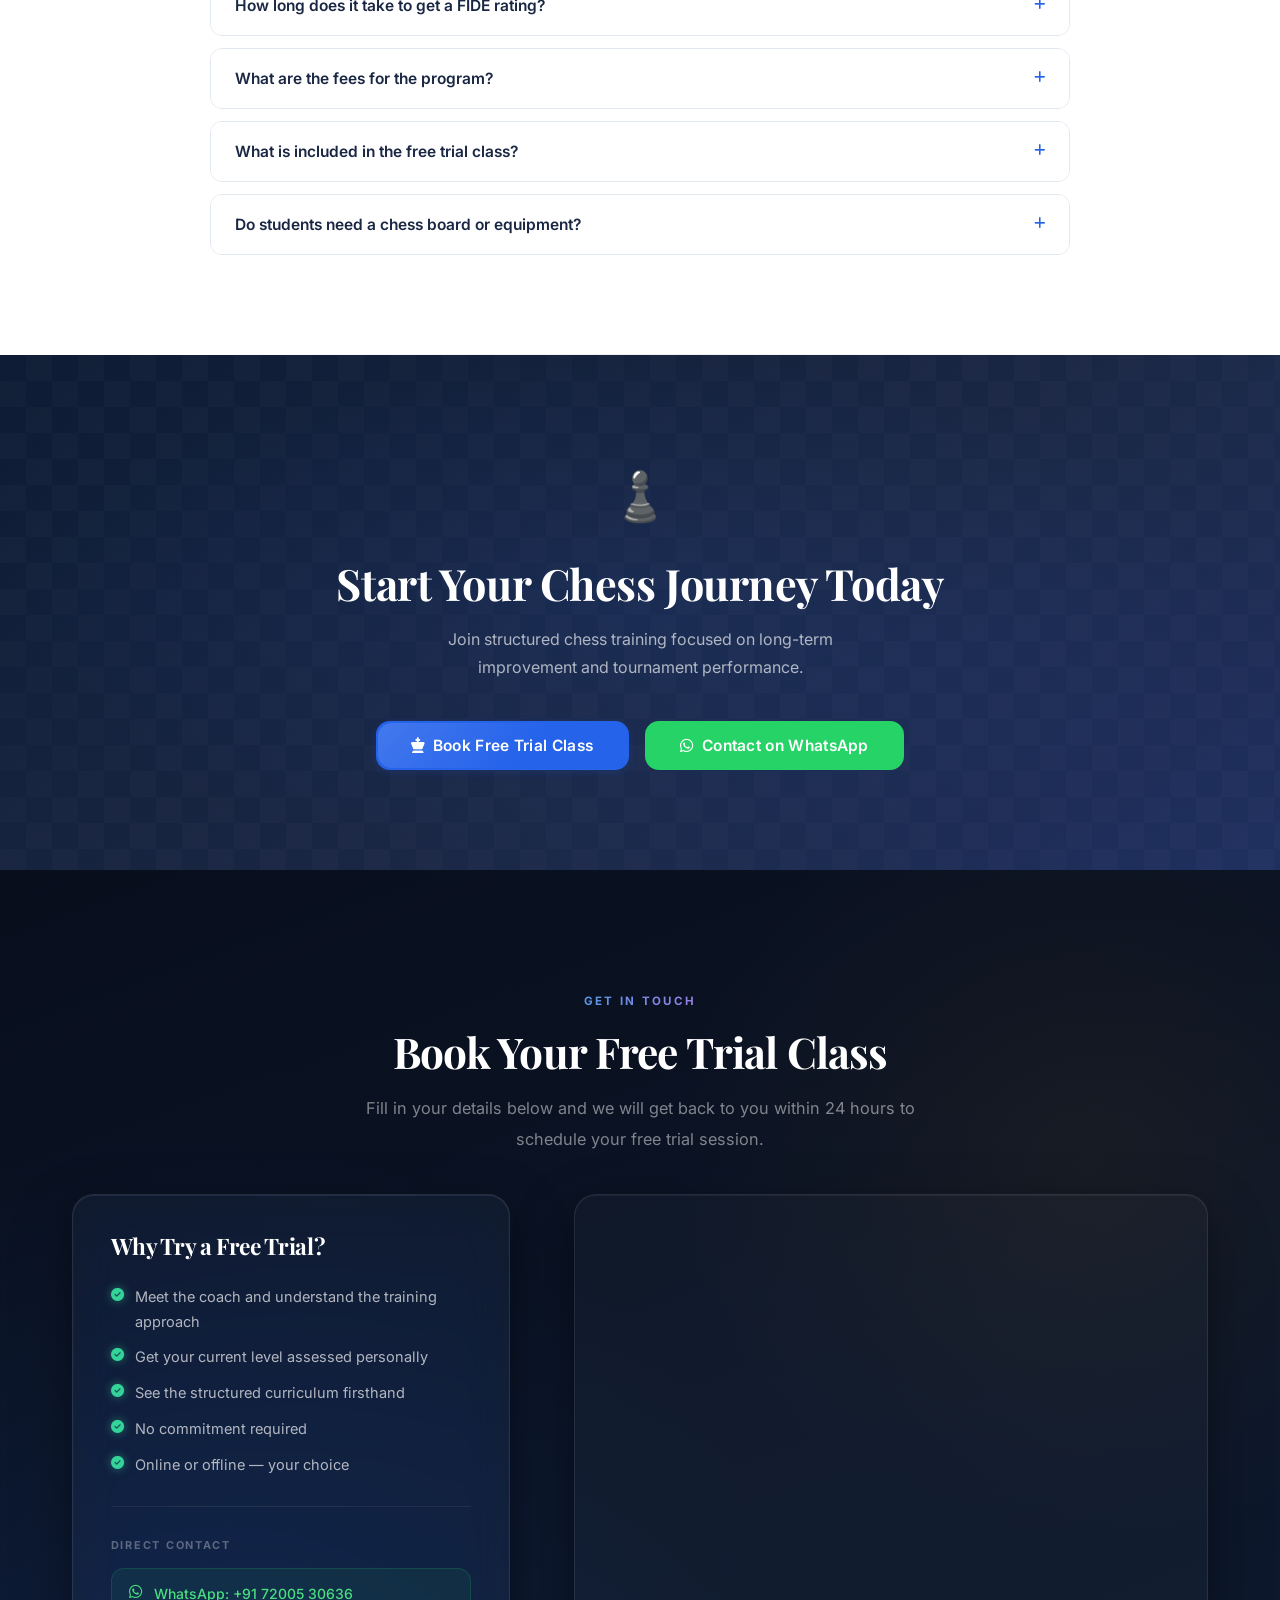
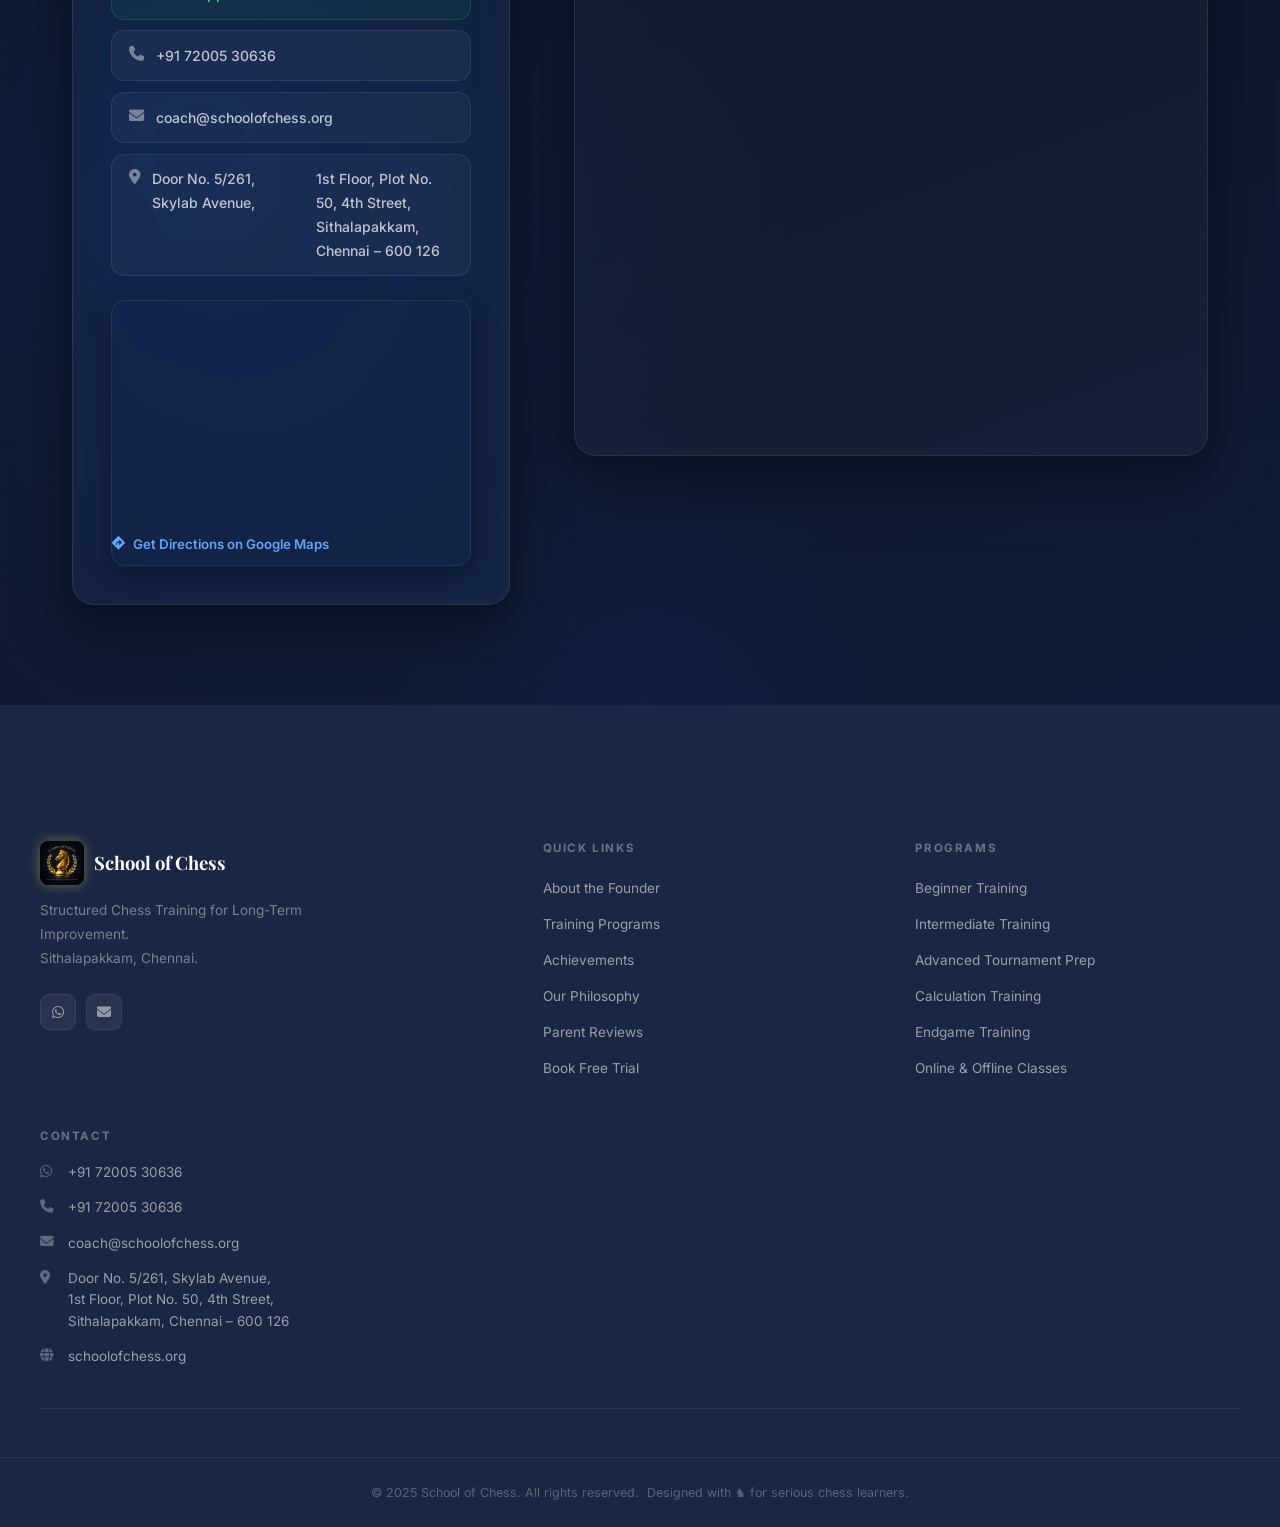
==== commit 536b049b: "Fix broken images — rename files to URL-safe names Filenames with spaces and parentheses (unnamed (1" ====
--- a/index.html
+++ b/index.html
@@ -389,15 +389,15 @@
                         <h3>Online Rating Improvement</h3>
                     </div>
                     <div class="achievement-card">
-                        <img src="images/unnamed.webp" alt="Student Amruth celebrating tournament win with trophy" class="achievement-img" loading="lazy">
+                        <img src="images/amruth-tournament-win.webp" alt="Student Amruth celebrating tournament win with trophy" class="achievement-img" loading="lazy">
                         <p class="achievement-caption"><strong>Amruth</strong> — celebrating a tournament victory. From beginner to trophy winner through structured training at School of Chess.</p>
                     </div>
                     <div class="achievement-card">
-                        <img src="images/unnamed (4).webp" alt="Rated chess tournament prize ceremony" class="achievement-img" loading="lazy">
+                        <img src="images/rated-tournament-ceremony.webp" alt="Rated chess tournament prize ceremony" class="achievement-img" loading="lazy">
                         <p class="achievement-caption">Prize distribution at a <strong>FIDE Rated Tournament</strong> — students consistently placing in the top ranks.</p>
                     </div>
                     <div class="achievement-card">
-                        <img src="images/unnamed (3).webp" alt="12th BSCF rated chess tournament prize ceremony" class="achievement-img" loading="lazy">
+                        <img src="images/bscf-tournament-ceremony.webp" alt="12th BSCF rated chess tournament prize ceremony" class="achievement-img" loading="lazy">
                         <p class="achievement-caption"><strong>12th BSCF</strong> — 700+ player FIDE Rated Tournament 2026. School of Chess student on the podium.</p>
                     </div>
                 </div>
@@ -409,7 +409,7 @@
                         <h3>FIDE Rating Progress</h3>
                     </div>
                     <div class="achievement-card fide-card">
-                        <img src="images/Screenshot 2026-05-13 075937.png" alt="Vidur FIDE rating progress chart – Standard 1917, Rapid 1862, Blitz 1990" class="achievement-img fide-img" loading="lazy">
+                        <img src="images/vidur-fide-rating-chart.png" alt="Vidur FIDE rating progress chart – Standard 1917, Rapid 1862, Blitz 1990" class="achievement-img fide-img" loading="lazy">
                         <div class="fide-ratings-bar">
                             <div class="fide-rating-pill">
                                 <span class="fide-pill-num">1917</span>
@@ -447,15 +447,15 @@
                         <h3>Tournament Achievements</h3>
                     </div>
                     <div class="achievement-card">
-                        <img src="images/unnamed (5).webp" alt="OMR Chess Club TNCA tournament – Under-10 prize ceremony" class="achievement-img" loading="lazy">
+                        <img src="images/omr-chess-club-under10.webp" alt="OMR Chess Club TNCA tournament – Under-10 prize ceremony" class="achievement-img" loading="lazy">
                         <p class="achievement-caption"><strong>OMR Chess Club</strong> — student winning the <strong>Under-10</strong> category, receiving trophy and certificate at a TNCA rated tournament.</p>
                     </div>
                     <div class="achievement-card">
-                        <img src="images/unnamed (1).webp" alt="Dubai Schools Games – students receiving certificates" class="achievement-img" loading="lazy">
+                        <img src="images/dubai-schools-games.webp" alt="Dubai Schools Games – students receiving certificates" class="achievement-img" loading="lazy">
                         <p class="achievement-caption">Students at the <strong>Dubai Schools Games</strong> Chess Tournament — receiving certificates and medals at an international level event.</p>
                     </div>
                     <div class="achievement-card">
-                        <img src="images/unnamed (2).webp" alt="Allegiance to Zayed Rapid Chess Tournament" class="achievement-img" loading="lazy">
+                        <img src="images/allegiance-zayed-tournament.webp" alt="Allegiance to Zayed Rapid Chess Tournament" class="achievement-img" loading="lazy">
                         <p class="achievement-caption"><strong>Allegiance to Zayed Rapid Chess Tournament</strong>, Dubai Sports Council — prize distribution ceremony.</p>
                     </div>
                 </div>
--- a/css/style.css
+++ b/css/style.css
@@ -1794,14 +1794,18 @@
 }
 
 /* ── Smooth image load ────────────────────────────────────────── */
+/* Images are always visible — browser native lazy loading handles deferral.
+   We only add a fade-in when JS explicitly marks an image as freshly loaded. */
 img {
     transition: opacity 0.4s ease;
-}
-img[loading="lazy"] {
-    opacity: 0;
-}
-img[loading="lazy"].loaded {
     opacity: 1;
+}
+img.img-fade-in {
+    animation: imgFadeIn 0.5s ease forwards;
+}
+@keyframes imgFadeIn {
+    from { opacity: 0; }
+    to   { opacity: 1; }
 }
 
 /* ── Mobile enhancement patches ──────────────────────────────── */
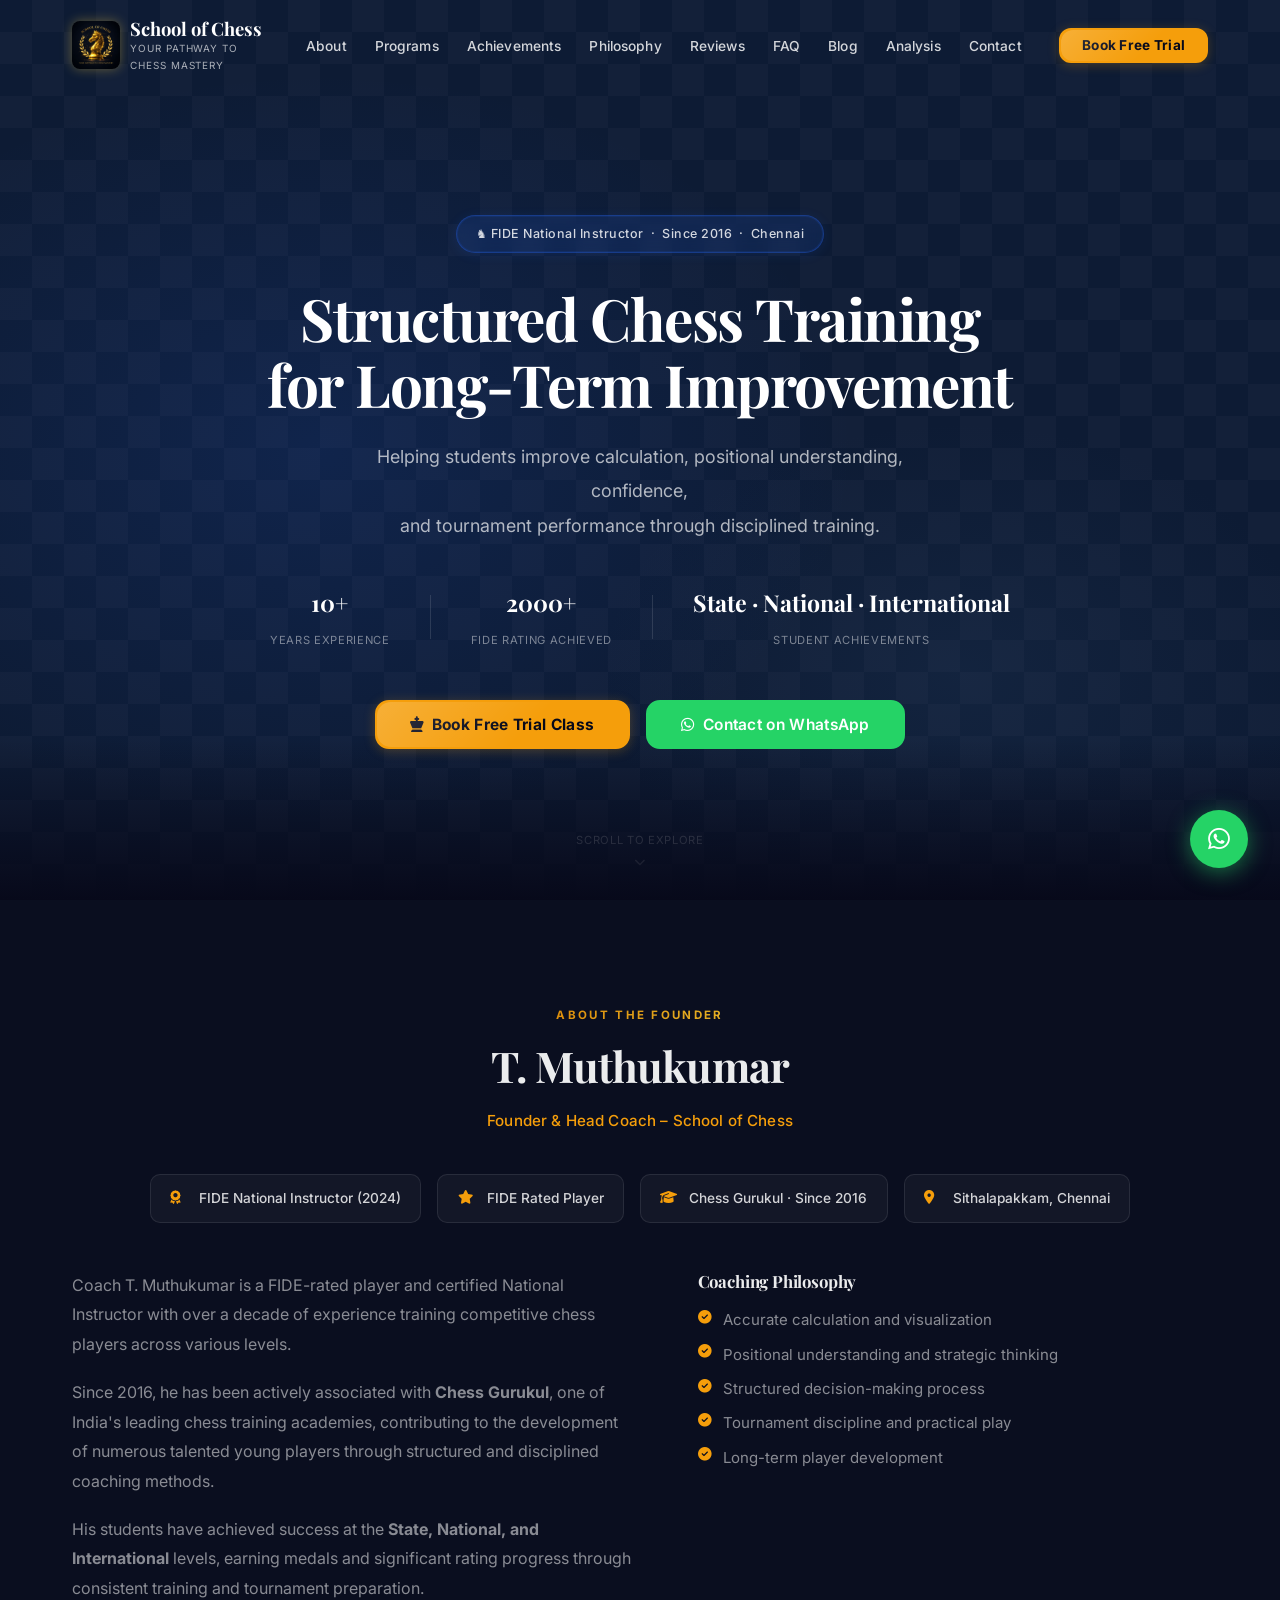
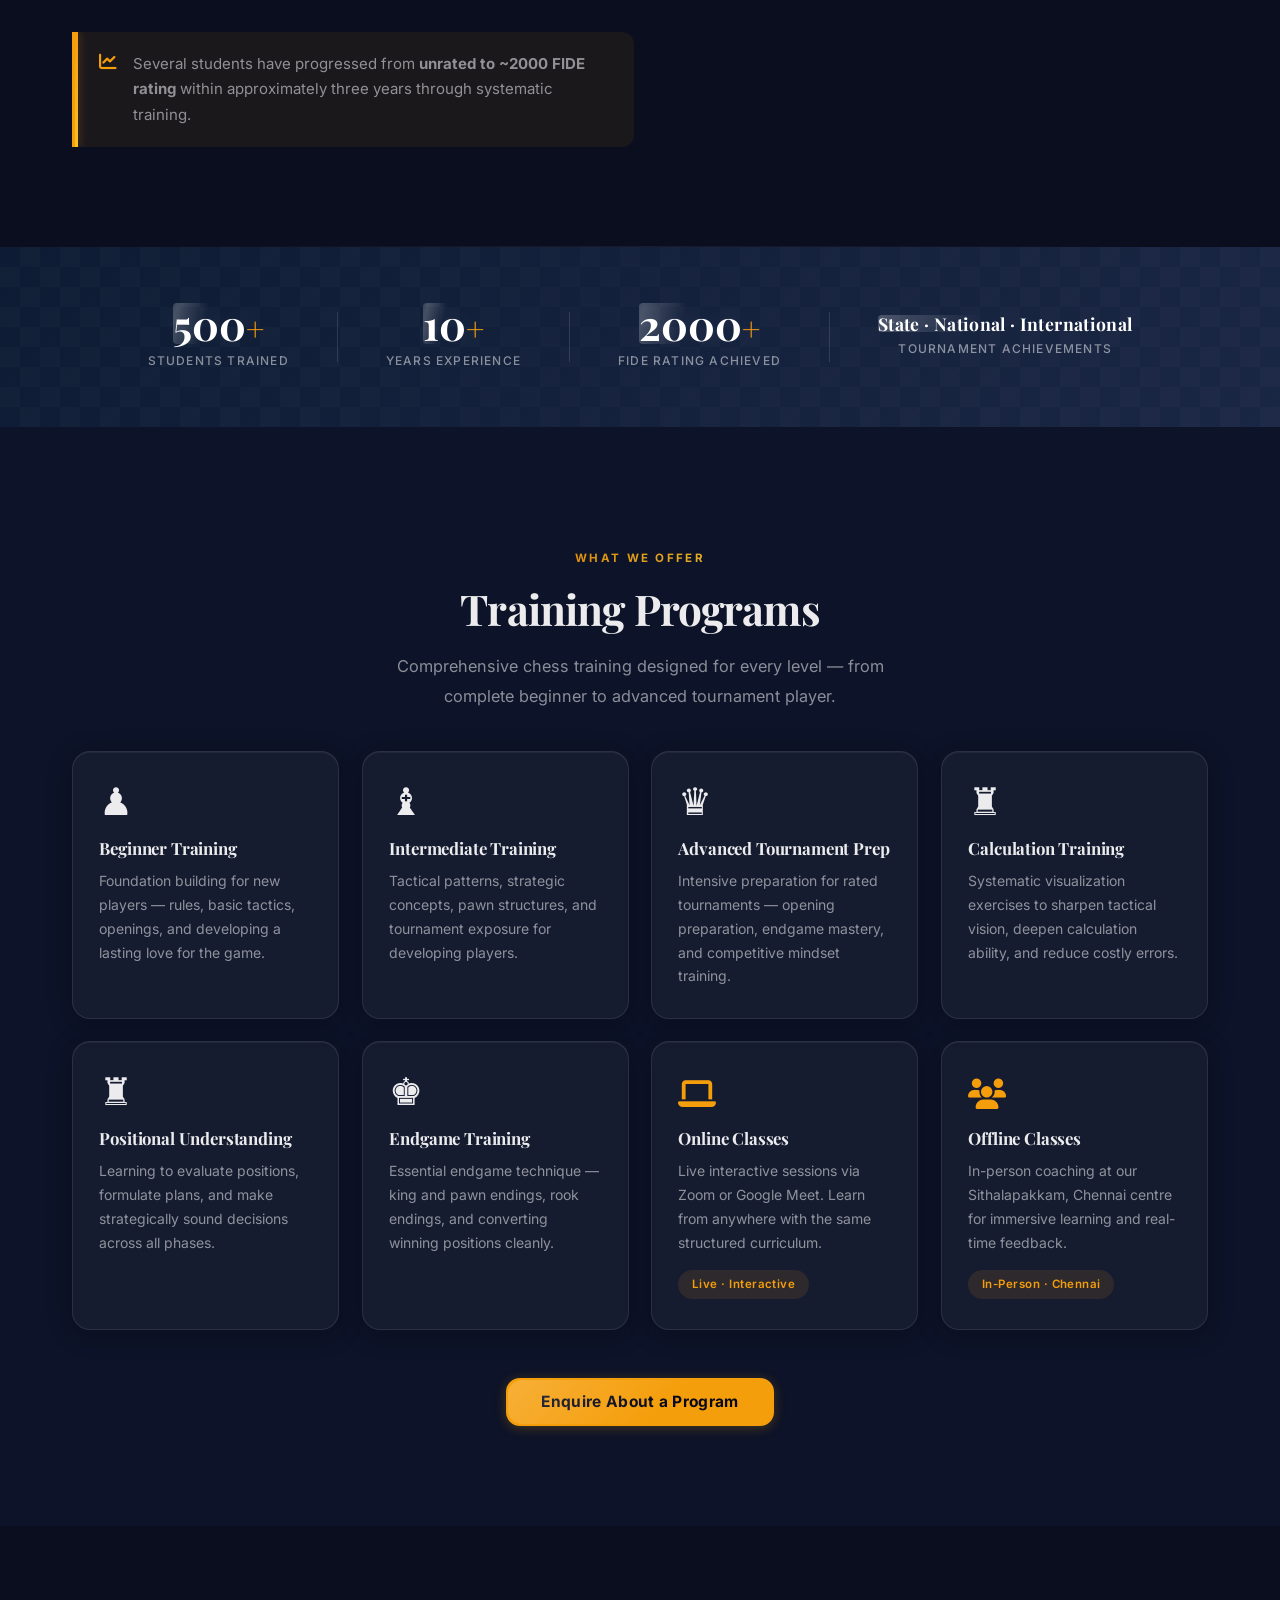
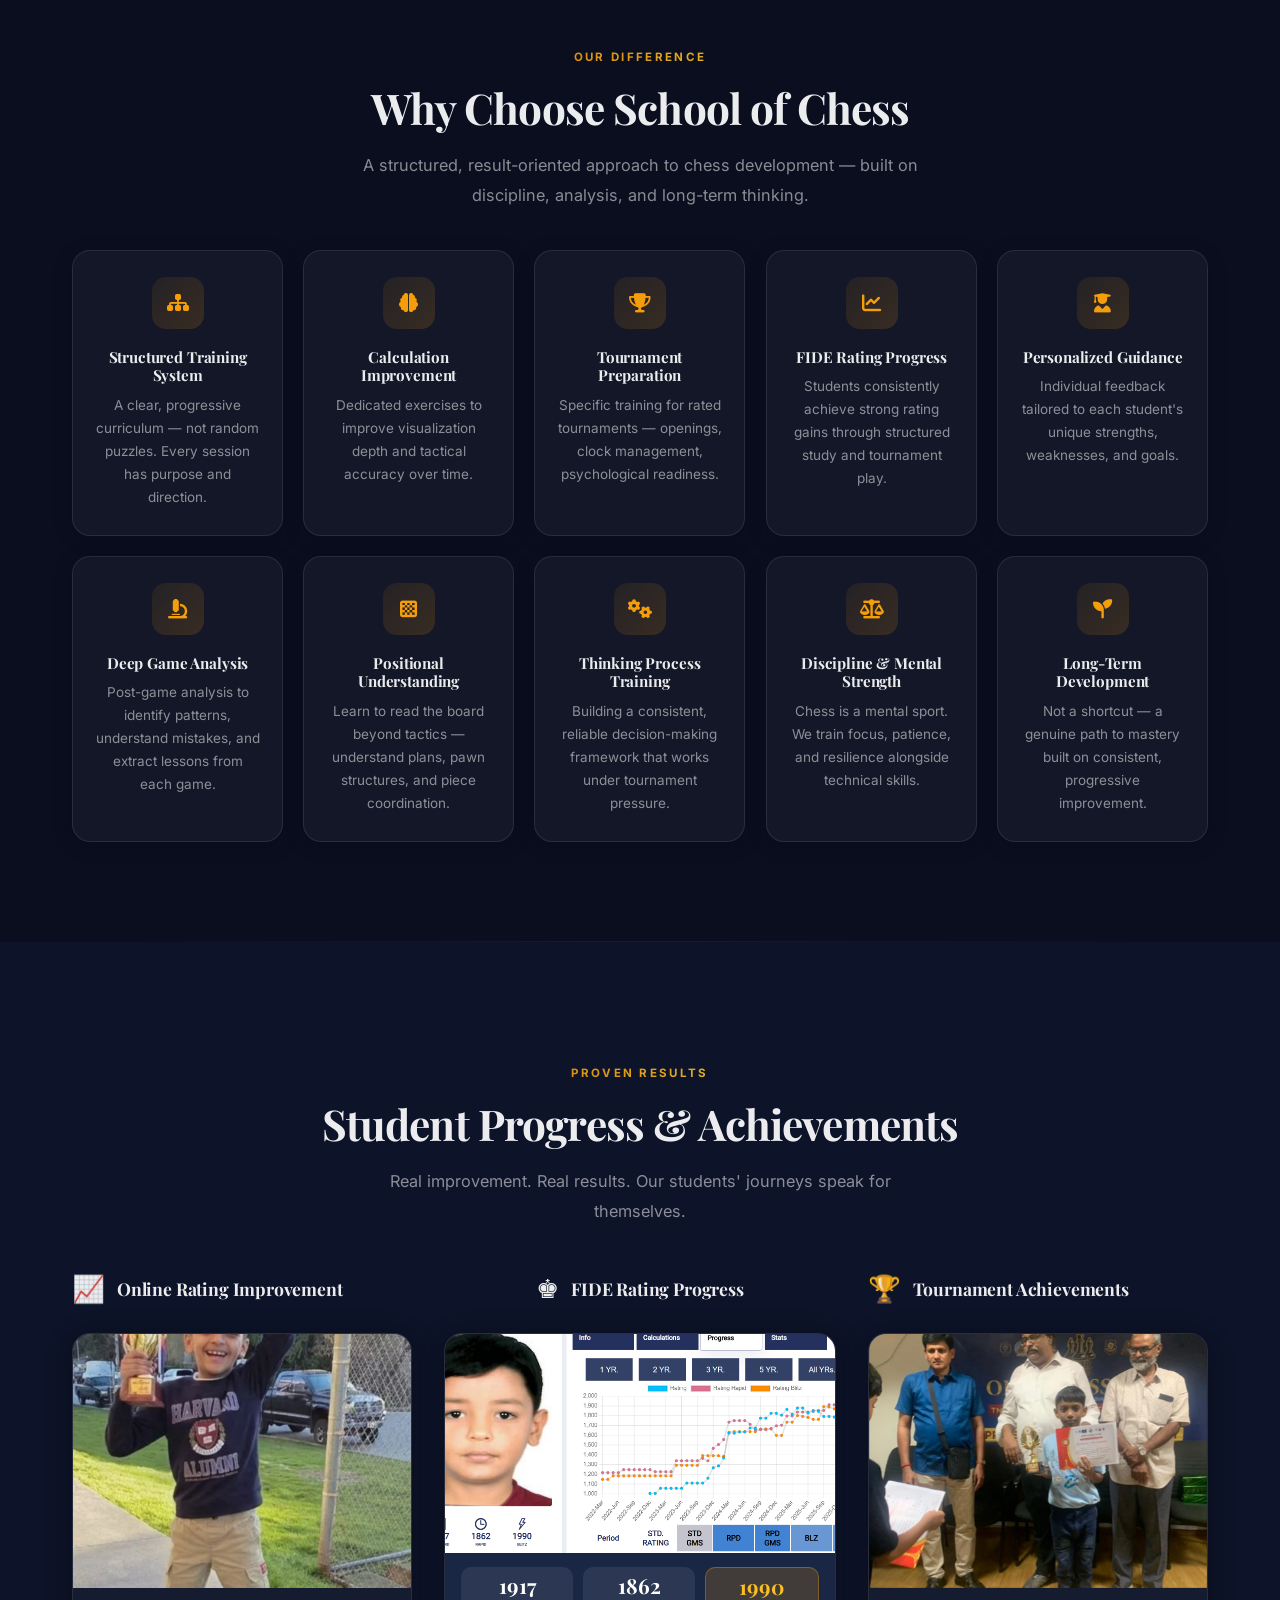
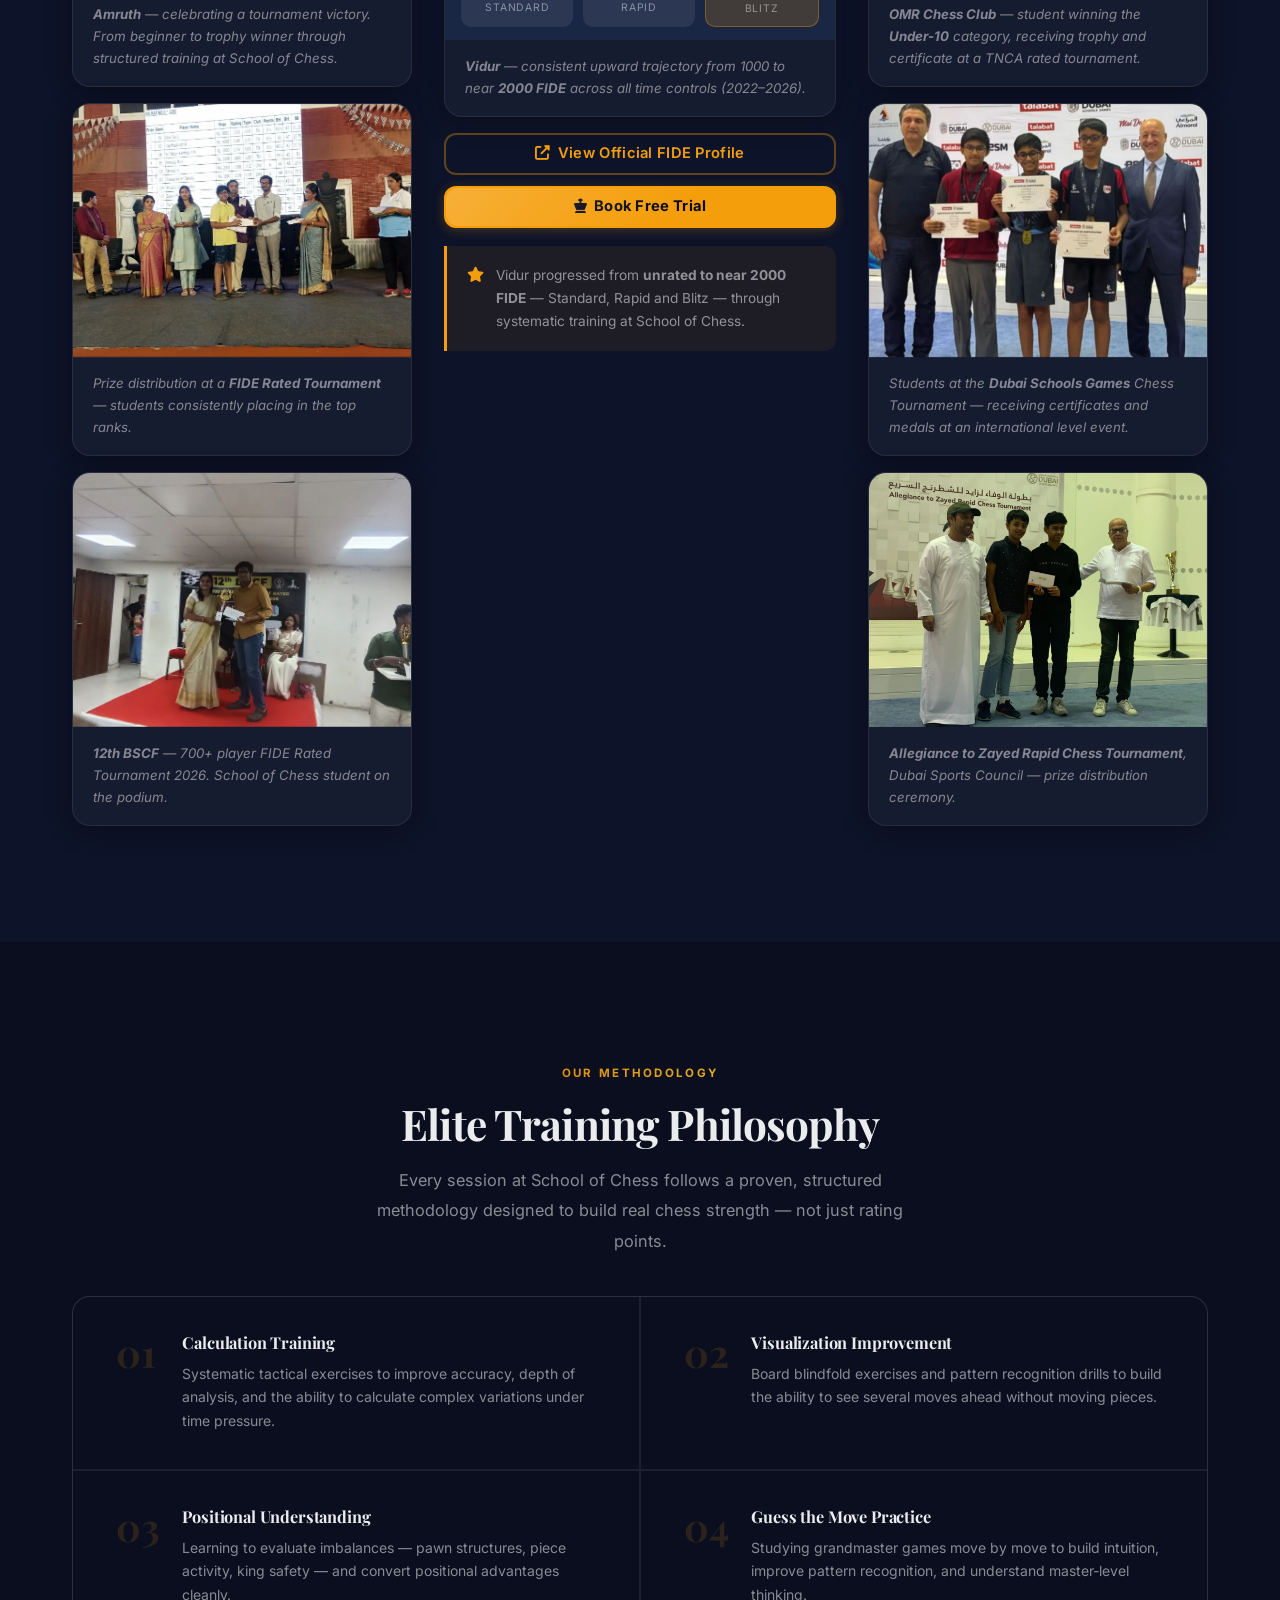
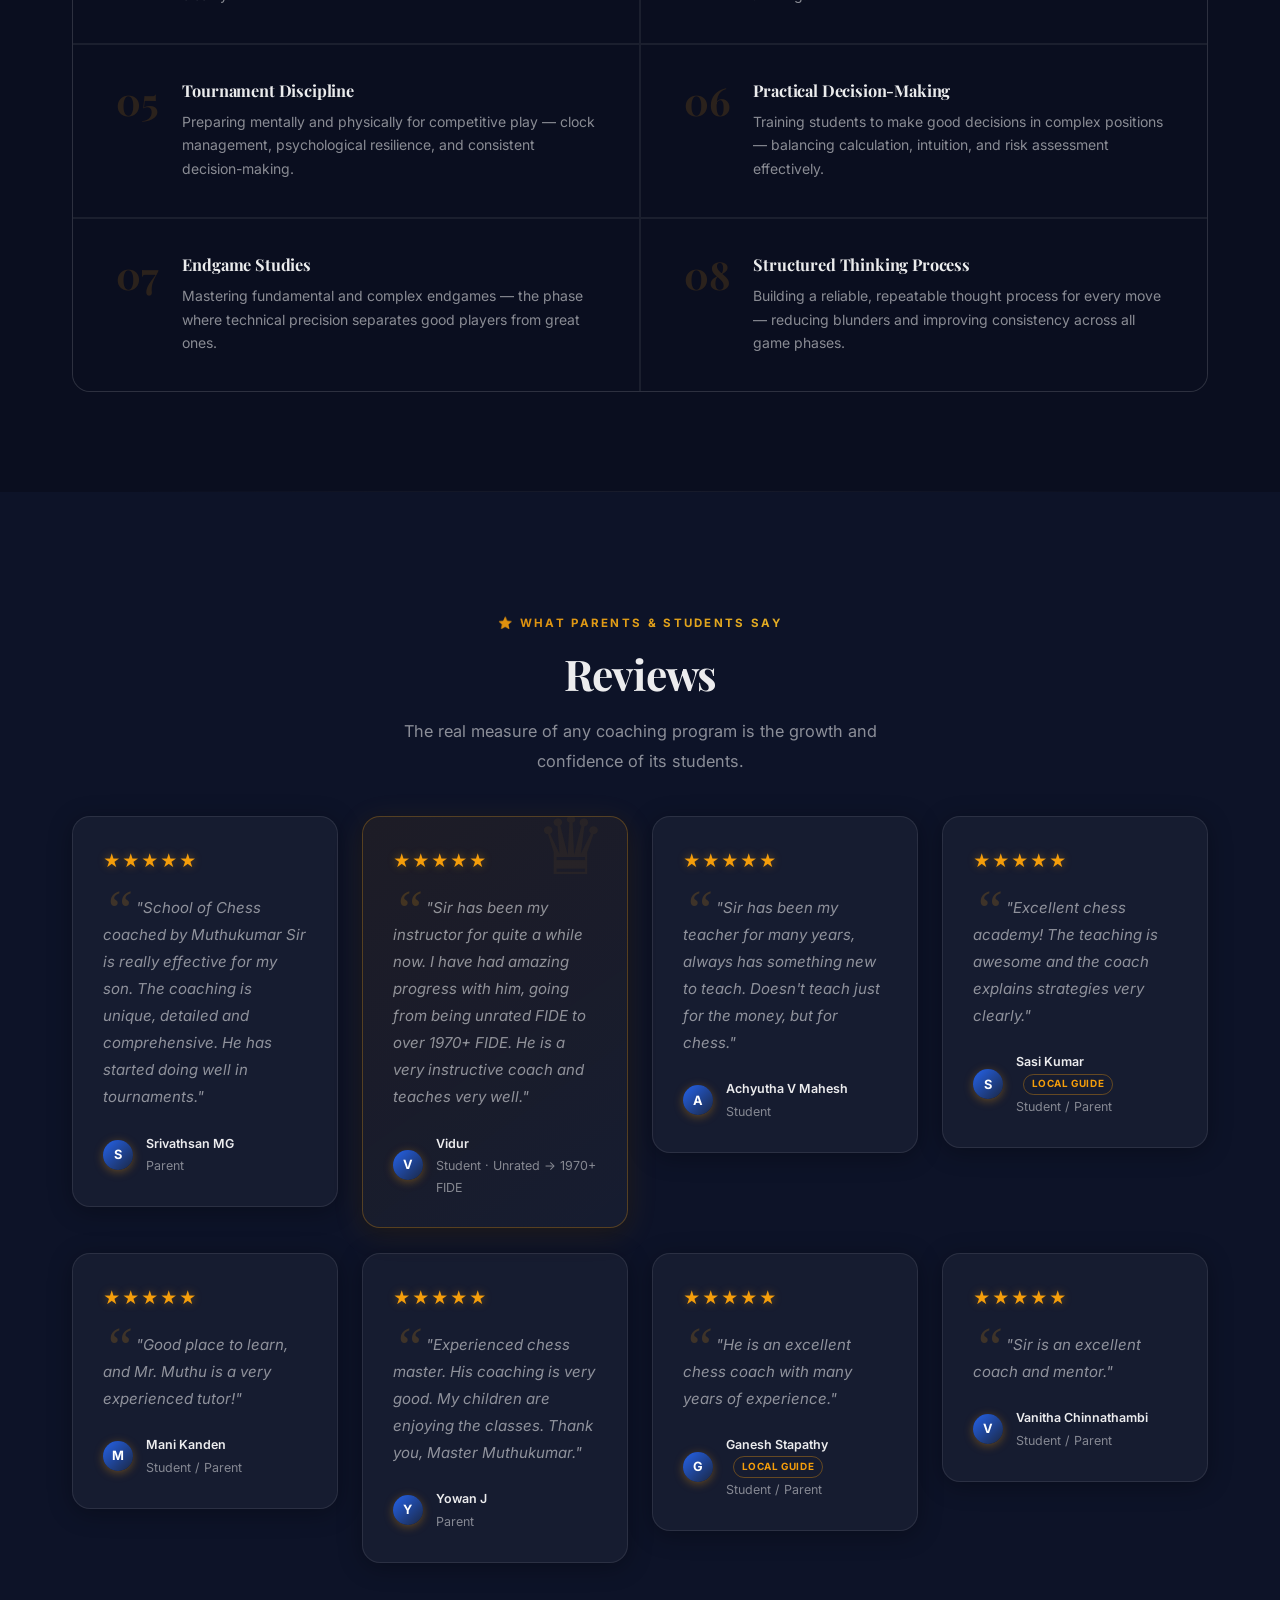
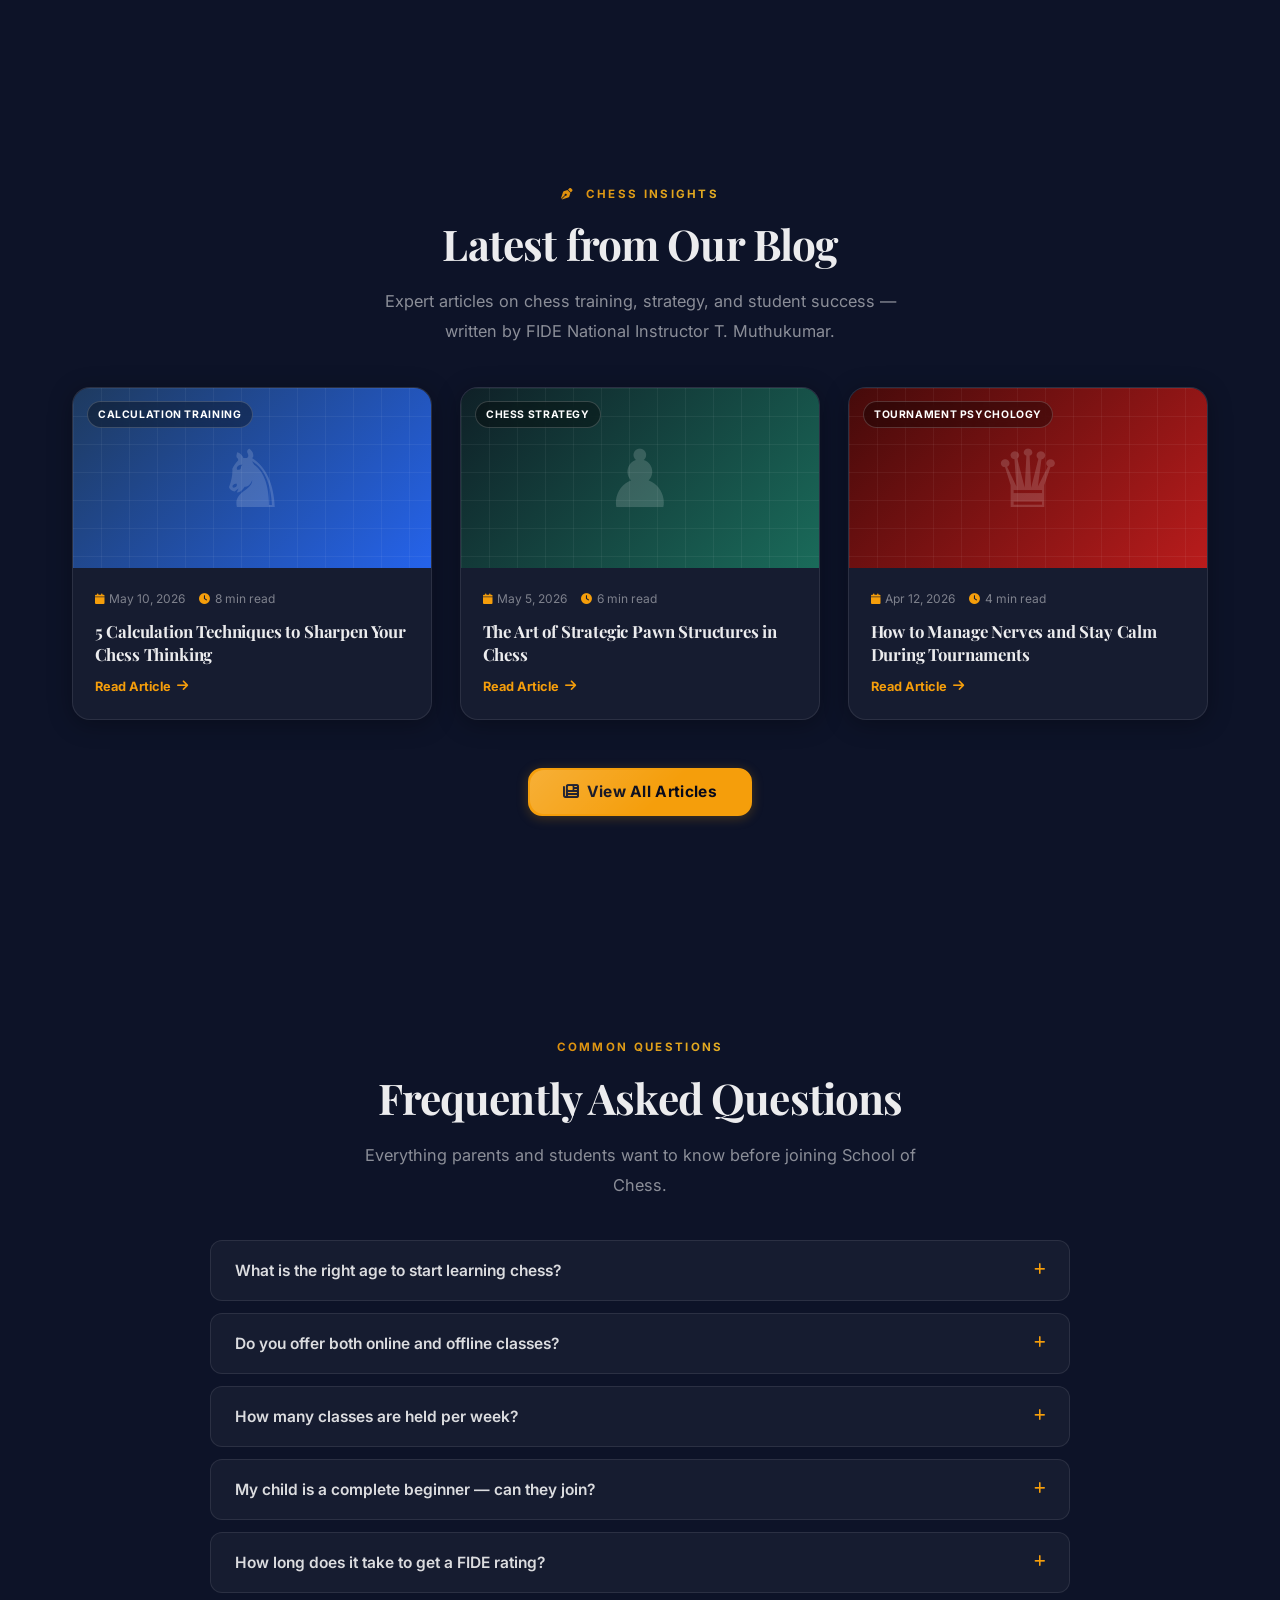
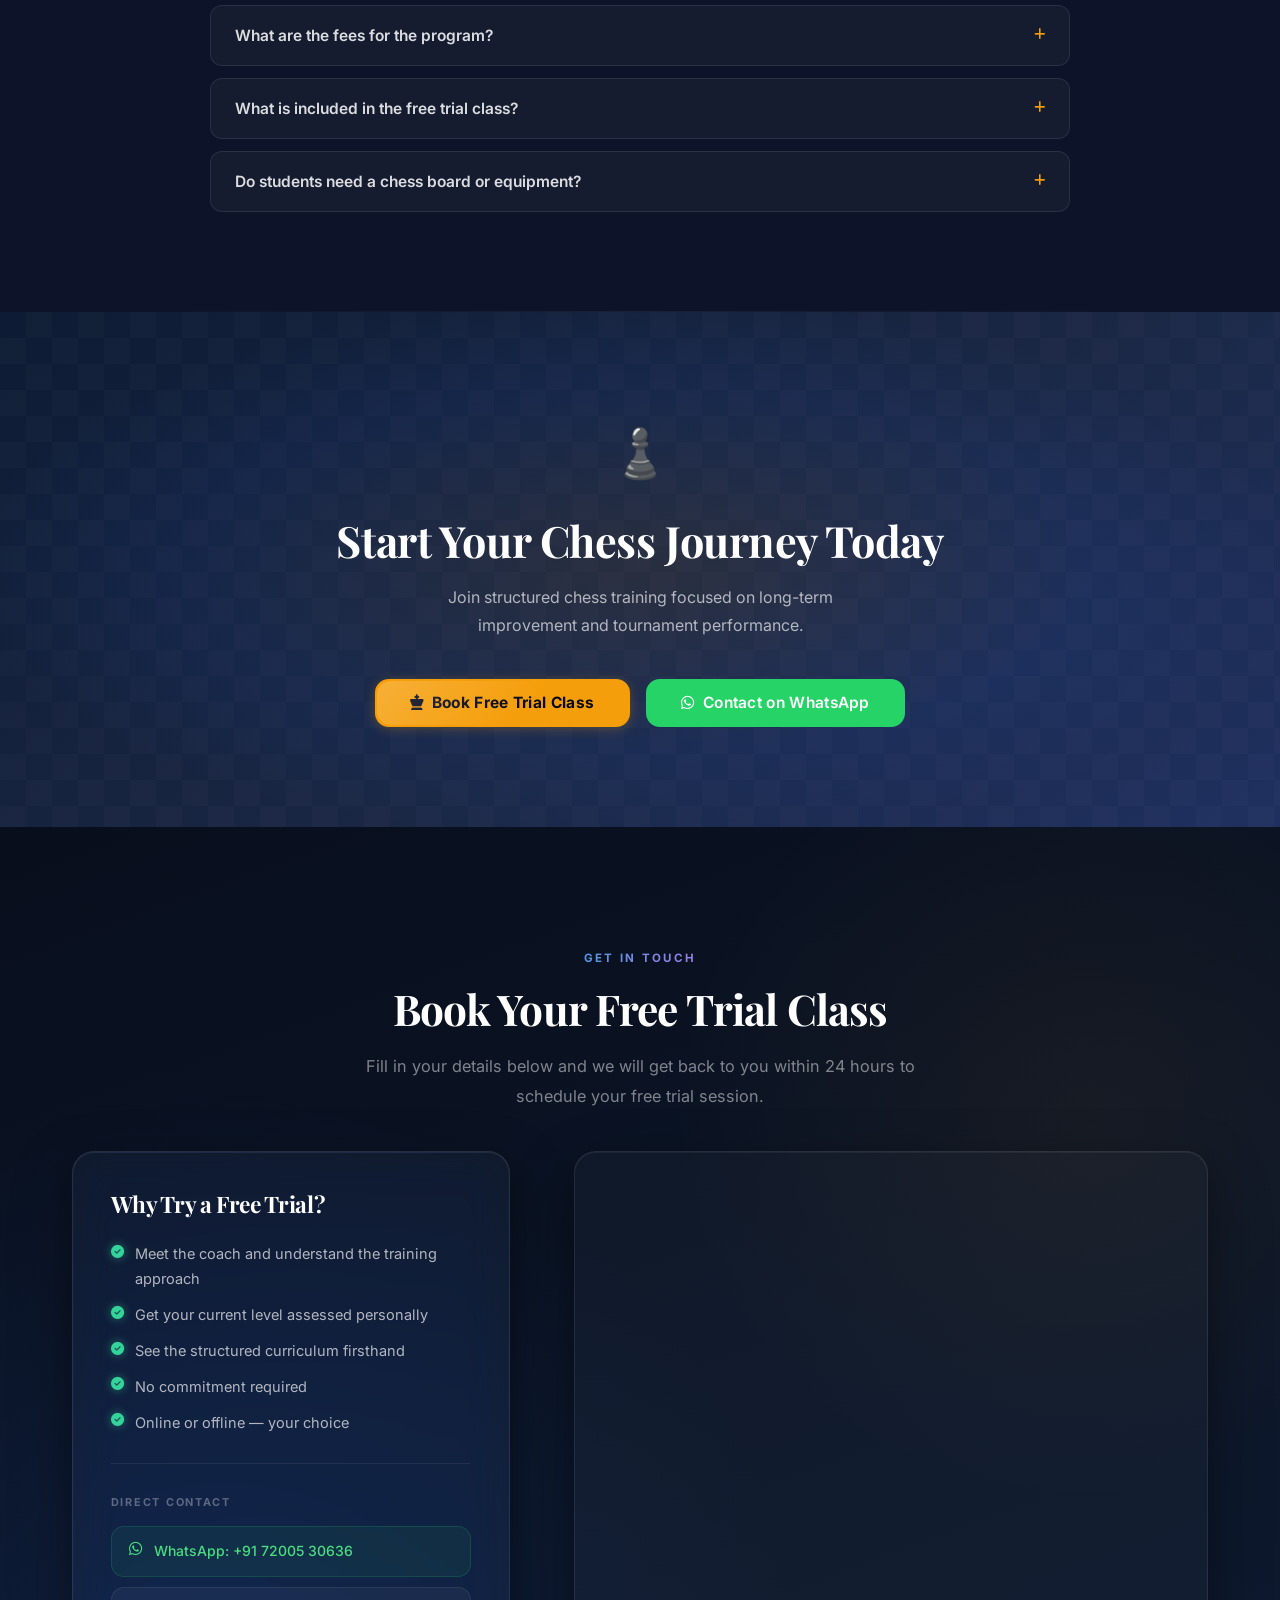
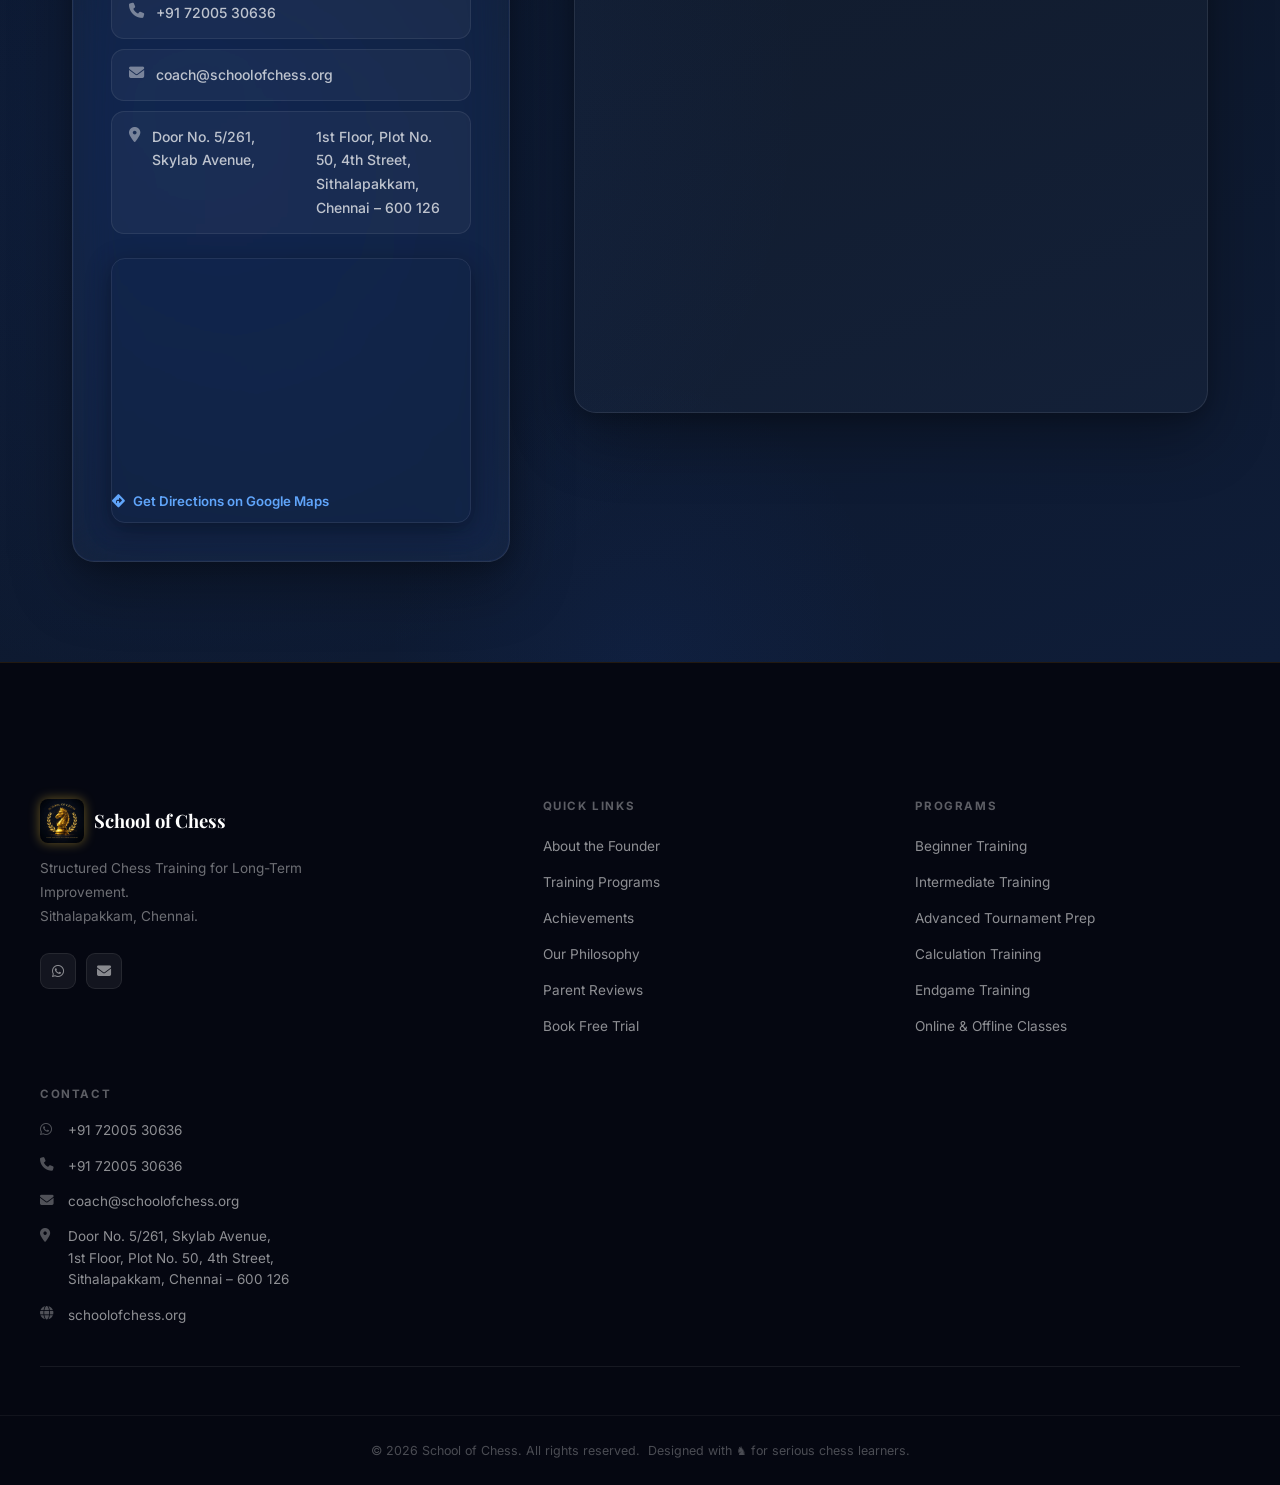
==== commit b3e9d4ee: "v32 — 9-fix batch: numbers, blog dark, reviews, stats, icon HTML (index.html): - Hero stat: ~2000 → " ====
--- a/index.html
+++ b/index.html
@@ -142,7 +142,7 @@
                 </div>
                 <div class="stat-divider"></div>
                 <div class="stat">
-                    <span class="stat-num">~2000</span>
+                    <span class="stat-num">2000+</span>
                     <span class="stat-label">FIDE Rating Achieved</span>
                 </div>
                 <div class="stat-divider"></div>
@@ -229,17 +229,17 @@
         <div class="container">
             <div class="stats-strip-grid">
                 <div class="strip-stat">
-                    <span class="strip-num" data-target="50">0</span><span class="strip-plus">+</span>
+                    <div class="strip-val"><span class="strip-num" data-target="500">0</span><span class="strip-plus">+</span></div>
                     <span class="strip-label">Students Trained</span>
                 </div>
                 <div class="strip-divider"></div>
                 <div class="strip-stat">
-                    <span class="strip-num" data-target="10">0</span><span class="strip-plus">+</span>
+                    <div class="strip-val"><span class="strip-num" data-target="10">0</span><span class="strip-plus">+</span></div>
                     <span class="strip-label">Years Experience</span>
                 </div>
                 <div class="strip-divider"></div>
                 <div class="strip-stat">
-                    <span class="strip-num" data-target="1900">0</span><span class="strip-plus">+</span>
+                    <div class="strip-val"><span class="strip-num" data-target="2000">0</span><span class="strip-plus">+</span></div>
                     <span class="strip-label">FIDE Rating Achieved</span>
                 </div>
                 <div class="strip-divider"></div>
@@ -276,7 +276,7 @@
                     <p>Intensive preparation for rated tournaments — opening preparation, endgame mastery, and competitive mindset training.</p>
                 </div>
                 <div class="program-card">
-                    <div class="program-icon">🧠</div>
+                    <div class="program-icon">♜</div>
                     <h3>Calculation Training</h3>
                     <p>Systematic visualization exercises to sharpen tactical vision, deepen calculation ability, and reduce costly errors.</p>
                 </div>
@@ -541,48 +541,100 @@
                 <h2 class="section-title">Reviews</h2>
                 <p class="section-desc">The real measure of any coaching program is the growth and confidence of its students.</p>
             </div>
-            <div class="reviews-grid">
+            <div class="reviews-grid reviews-grid-8">
+                <!-- 1 -->
                 <div class="review-card">
                     <div class="review-stars">★★★★★</div>
-                    <p class="review-text">"We are very happy with the experience at School of Chess. Muthukumar is a perfect coach who follows well-structured lesson plans and ensures that each concept is taught clearly and effectively. He has a great way of simplifying the game, making it easy and enjoyable for my 6-year-old son to understand and stay engaged. In just 3 months, we have seen noticeable improvement in my son's thinking, focus, and confidence while playing chess."</p>
+                    <p class="review-text">"School of Chess coached by Muthukumar Sir is really effective for my son. The coaching is unique, detailed and comprehensive. He has started doing well in tournaments."</p>
                     <div class="review-author">
-                        <div class="author-avatar">A</div>
+                        <div class="author-avatar">S</div>
                         <div>
-                            <span class="author-name">Parent of Amruth</span>
-                            <span class="author-role">Student · Age 6</span>
-                        </div>
-                    </div>
-                </div>
-                <div class="review-card">
-                    <div class="review-stars">★★★★★</div>
-                    <p class="review-text">"When my child first joined School of Chess, he was a complete beginner. Master Muthukumar patiently built his foundation, teaching not just the rules but the deeper strategies, tactics, and mindset required to grow as a chess player. Step by step, his confidence grew. Within months, his progress was remarkable — from learning basic openings to confidently handling complex middle-game positions and endgame techniques. This culminated in him winning the <strong>Under-10 Tournament</strong>. It's not just an academy — it's a place where beginners become champions."</p>
-                    <div class="review-author">
-                        <div class="author-avatar">U</div>
-                        <div>
-                            <span class="author-name">Parent · Under-10 Winner</span>
-                            <span class="author-role">OMR Chess Club Tournament</span>
-                        </div>
-                    </div>
-                </div>
+                            <span class="author-name">Srivathsan MG</span>
+                            <span class="author-role">Parent</span>
+                        </div>
+                    </div>
+                </div>
+                <!-- 2 — featured -->
                 <div class="review-card review-card-featured">
                     <div class="review-stars">★★★★★</div>
-                    <p class="review-text">"Sir has been my instructor for quite a while now. I have had amazing progress with him, going from being unrated FIDE to over 1900+ FIDE. He is a very instructive coach and teaches very well."</p>
+                    <p class="review-text">"Sir has been my instructor for quite a while now. I have had amazing progress with him, going from being unrated FIDE to over 1970+ FIDE. He is a very instructive coach and teaches very well."</p>
                     <div class="review-author">
                         <div class="author-avatar">V</div>
                         <div>
                             <span class="author-name">Vidur</span>
-                            <span class="author-role">Student · Unrated → 1900+ FIDE</span>
-                        </div>
-                    </div>
-                </div>
+                            <span class="author-role">Student · Unrated → 1970+ FIDE</span>
+                        </div>
+                    </div>
+                </div>
+                <!-- 3 -->
                 <div class="review-card">
                     <div class="review-stars">★★★★★</div>
-                    <p class="review-text">"Sir has been a very good coach and because of his tips and practice methods I'm still improving in chess. Not only a coach, he is a very good motivator where players get great motivation to win over the board. It was a very good journey with him and I am still grateful to you sir."</p>
+                    <p class="review-text">"Sir has been my teacher for many years, always has something new to teach. Doesn't teach just for the money, but for chess."</p>
                     <div class="review-author">
-                        <div class="author-avatar">L</div>
+                        <div class="author-avatar">A</div>
                         <div>
-                            <span class="author-name">Logi</span>
-                            <span class="author-role">Student · School of Chess</span>
+                            <span class="author-name">Achyutha V Mahesh</span>
+                            <span class="author-role">Student</span>
+                        </div>
+                    </div>
+                </div>
+                <!-- 4 -->
+                <div class="review-card">
+                    <div class="review-stars">★★★★★</div>
+                    <p class="review-text">"Excellent chess academy! The teaching is awesome and the coach explains strategies very clearly."</p>
+                    <div class="review-author">
+                        <div class="author-avatar">S</div>
+                        <div>
+                            <span class="author-name">Sasi Kumar <span class="review-guide-tag">Local Guide</span></span>
+                            <span class="author-role">Student / Parent</span>
+                        </div>
+                    </div>
+                </div>
+                <!-- 5 -->
+                <div class="review-card">
+                    <div class="review-stars">★★★★★</div>
+                    <p class="review-text">"Good place to learn, and Mr. Muthu is a very experienced tutor!"</p>
+                    <div class="review-author">
+                        <div class="author-avatar">M</div>
+                        <div>
+                            <span class="author-name">Mani Kanden</span>
+                            <span class="author-role">Student / Parent</span>
+                        </div>
+                    </div>
+                </div>
+                <!-- 6 -->
+                <div class="review-card">
+                    <div class="review-stars">★★★★★</div>
+                    <p class="review-text">"Experienced chess master. His coaching is very good. My children are enjoying the classes. Thank you, Master Muthukumar."</p>
+                    <div class="review-author">
+                        <div class="author-avatar">Y</div>
+                        <div>
+                            <span class="author-name">Yowan J</span>
+                            <span class="author-role">Parent</span>
+                        </div>
+                    </div>
+                </div>
+                <!-- 7 -->
+                <div class="review-card">
+                    <div class="review-stars">★★★★★</div>
+                    <p class="review-text">"He is an excellent chess coach with many years of experience."</p>
+                    <div class="review-author">
+                        <div class="author-avatar">G</div>
+                        <div>
+                            <span class="author-name">Ganesh Stapathy <span class="review-guide-tag">Local Guide</span></span>
+                            <span class="author-role">Student / Parent</span>
+                        </div>
+                    </div>
+                </div>
+                <!-- 8 -->
+                <div class="review-card">
+                    <div class="review-stars">★★★★★</div>
+                    <p class="review-text">"Sir is an excellent coach and mentor."</p>
+                    <div class="review-author">
+                        <div class="author-avatar">V</div>
+                        <div>
+                            <span class="author-name">Vanitha Chinnathambi</span>
+                            <span class="author-role">Student / Parent</span>
                         </div>
                     </div>
                 </div>
@@ -901,7 +953,7 @@
         </div>
         <div class="footer-bottom">
             <div class="container footer-bottom-inner">
-                <p>&copy; 2025 School of Chess. All rights reserved.</p>
+                <p>&copy; 2026 School of Chess. All rights reserved.</p>
                 <p>Designed with ♞ for serious chess learners.</p>
             </div>
         </div>
--- a/css/style.css
+++ b/css/style.css
@@ -2179,3 +2179,450 @@
     .hero-word { animation: none !important; transition: none !important; opacity: 1 !important; transform: none !important; }
     .section-title-gradient { animation: none !important; -webkit-text-fill-color: var(--dark); }
 }
+
+/* ============================================================
+   PREMIUM ENHANCEMENT LAYER — v31
+   Dark Gold Edition — Unified premium dark palette site-wide
+   CSS-only. No HTML, text, images or structure changed.
+   ============================================================ */
+
+/* ── New design tokens ───────────────────────────────────────── */
+:root {
+    --body-bg:       #07091a;
+    --surface-1:     #0a0e1f;
+    --surface-2:     #0d1328;
+    --surface-3:     #0f1830;
+    --glass-bg:      rgba(255,255,255,0.04);
+    --glass-border:  rgba(255,255,255,0.09);
+    --gold-light:    #fbbf24;
+    --gold-glow:     rgba(245,158,11,0.38);
+    --text-on-dark:  rgba(255,255,255,0.92);
+    --muted-on-dark: rgba(255,255,255,0.52);
+    --subtle-on-dark:rgba(255,255,255,0.30);
+}
+
+/* ── Body — deep navy-black ──────────────────────────────────── */
+body {
+    background: var(--body-bg);
+    color: var(--text-on-dark);
+}
+
+/* ── Headings default on dark ────────────────────────────────── */
+h1, h2, h3, h4, h5 {
+    color: var(--text-on-dark);
+}
+
+/* ── Hero bottom fade — match dark body ──────────────────────── */
+.hero::after {
+    background: linear-gradient(to top, var(--body-bg) 0%, transparent 100%);
+}
+
+/* ── Section labels — gold gradient ─────────────────────────── */
+.section-label {
+    background: linear-gradient(90deg, var(--gold) 0%, var(--gold-light) 100%);
+    -webkit-background-clip: text;
+    -webkit-text-fill-color: transparent;
+    background-clip: text;
+}
+
+/* ── Section headings & desc — white on dark ─────────────────── */
+.section-title { color: var(--text-on-dark); }
+.section-desc  { color: var(--muted-on-dark); }
+
+/* ── Selection highlight — gold ──────────────────────────────── */
+::selection {
+    background: rgba(245,158,11,0.22);
+    color: #fff;
+}
+
+/* ── Section separators — lighter on dark ───────────────────── */
+.about-section::after,
+.why-section::after,
+.philosophy-section::after,
+.faq-section::after {
+    background: linear-gradient(90deg, transparent, rgba(255,255,255,0.06), transparent);
+}
+
+/* ═══════════════════════════════════════════════════════════════
+   NAVBAR — dark glassmorphism on scroll
+   ═══════════════════════════════════════════════════════════════ */
+.navbar.scrolled {
+    background: rgba(7,9,26,0.92);
+    backdrop-filter: blur(20px) saturate(1.5);
+    -webkit-backdrop-filter: blur(20px) saturate(1.5);
+    box-shadow: 0 1px 0 rgba(255,255,255,0.06), 0 4px 24px rgba(0,0,0,0.5);
+}
+.navbar.scrolled .logo-name    { color: var(--text-on-dark); }
+.navbar.scrolled .logo-tagline { color: var(--subtle-on-dark); }
+.navbar.scrolled .nav-links a  { color: rgba(255,255,255,0.72); }
+.navbar.scrolled .nav-links a:hover,
+.navbar.scrolled .nav-links a.active {
+    color: var(--gold);
+    background: rgba(245,158,11,0.08);
+}
+.navbar.scrolled .hamburger span { background: rgba(255,255,255,0.85); }
+.navbar.scrolled .nav-cta {
+    background: var(--gold);
+    color: #07091a;
+    border-color: var(--gold);
+}
+.navbar.scrolled .nav-cta:hover {
+    background: var(--gold-light);
+    border-color: var(--gold-light);
+}
+
+/* Mobile nav — dark panel ───────────────────────────────────── */
+@media (max-width: 768px) {
+    .nav-links {
+        background: rgba(7,9,26,0.98) !important;
+        border-top: 1px solid rgba(255,255,255,0.07) !important;
+        backdrop-filter: blur(24px) !important;
+        -webkit-backdrop-filter: blur(24px) !important;
+    }
+    .nav-links a {
+        color: rgba(255,255,255,0.75) !important;
+        border-radius: 10px;
+    }
+    .nav-links a:hover  { background: rgba(245,158,11,0.09) !important; color: var(--gold) !important; }
+    .nav-links a:active { background: rgba(245,158,11,0.15) !important; color: var(--gold) !important; }
+}
+
+/* ═══════════════════════════════════════════════════════════════
+   PRIMARY BUTTON — gold
+   ═══════════════════════════════════════════════════════════════ */
+.btn-primary {
+    background: var(--gold);
+    color: #07091a;
+    border-color: var(--gold);
+    box-shadow: 0 2px 12px rgba(245,158,11,0.25);
+    font-weight: 700;
+}
+.btn-primary:hover {
+    background: var(--gold-light);
+    border-color: var(--gold-light);
+    color: #07091a;
+    box-shadow: 0 6px 28px rgba(245,158,11,0.45), 0 2px 8px rgba(245,158,11,0.2);
+    transform: translateY(-2px);
+}
+.btn-primary::after {
+    background: linear-gradient(135deg, rgba(255,255,255,0.18) 0%, transparent 60%);
+}
+.btn-outline {
+    background: transparent;
+    color: rgba(255,255,255,0.75);
+    border-color: rgba(255,255,255,0.2);
+}
+.btn-outline:hover {
+    background: rgba(255,255,255,0.07);
+    color: #fff;
+    border-color: rgba(255,255,255,0.4);
+    box-shadow: 0 4px 16px rgba(0,0,0,0.3);
+}
+:focus-visible { outline-color: rgba(245,158,11,0.7); }
+
+/* ═══════════════════════════════════════════════════════════════
+   ABOUT SECTION
+   ═══════════════════════════════════════════════════════════════ */
+.about-section {
+    background: var(--surface-1);
+}
+.about-section .section-title,
+.about-section .about-header h2 { color: var(--text-on-dark); }
+.about-section .about-subtitle { color: var(--gold); -webkit-text-fill-color: var(--gold); }
+.about-section .about-text { color: var(--muted-on-dark); }
+.about-section .credential {
+    background: var(--glass-bg);
+    border-color: var(--glass-border);
+    color: rgba(255,255,255,0.82);
+}
+.about-section .credential i { color: var(--gold); }
+.about-section .philosophy-pillars h4 { color: var(--text-on-dark); }
+.about-section .pillars-list li { color: var(--muted-on-dark); }
+.about-section .pillars-list li i { color: var(--gold); }
+.about-section .about-highlight {
+    background: rgba(245,158,11,0.07);
+    border-left-color: var(--gold);
+}
+.about-section .about-highlight::after {
+    background: linear-gradient(to bottom, var(--gold), var(--gold-light));
+    box-shadow: 0 0 10px rgba(245,158,11,0.45);
+}
+.about-section .about-highlight i { color: var(--gold); }
+.about-section .about-highlight p { color: var(--muted-on-dark); }
+
+/* ═══════════════════════════════════════════════════════════════
+   PROGRAMS SECTION
+   ═══════════════════════════════════════════════════════════════ */
+.programs-section { background: var(--surface-2); }
+.programs-section .section-title { color: var(--text-on-dark); }
+
+.program-card {
+    background: var(--glass-bg);
+    border-color: var(--glass-border);
+    box-shadow: 0 4px 24px rgba(0,0,0,0.25), inset 0 1px 0 rgba(255,255,255,0.05);
+}
+.program-card::after {
+    background: linear-gradient(90deg, var(--gold), var(--gold-light));
+}
+.program-card:hover {
+    border-color: rgba(245,158,11,0.28);
+    box-shadow:
+        inset 0 1px 0 rgba(245,158,11,0.1),
+        0 8px 36px rgba(245,158,11,0.15),
+        0 2px 10px rgba(0,0,0,0.4);
+    transform: translateY(-5px);
+}
+.program-card h3 { color: var(--text-on-dark); }
+.program-card p  { color: var(--muted-on-dark); }
+.program-card .program-icon i { color: var(--gold); }
+.program-tag {
+    background: rgba(245,158,11,0.10);
+    color: var(--gold);
+}
+
+/* ═══════════════════════════════════════════════════════════════
+   WHY CHOOSE US
+   ═══════════════════════════════════════════════════════════════ */
+.why-section { background: var(--surface-1); }
+.why-section .section-title { color: var(--text-on-dark); }
+
+.why-card {
+    background: var(--glass-bg);
+    border-color: var(--glass-border);
+    box-shadow: 0 4px 20px rgba(0,0,0,0.2);
+}
+.why-card:hover {
+    border-color: rgba(245,158,11,0.28);
+    box-shadow: 0 8px 32px rgba(245,158,11,0.12), 0 2px 10px rgba(0,0,0,0.35);
+    transform: translateY(-3px);
+}
+.why-icon {
+    background: linear-gradient(135deg, rgba(245,158,11,0.08), rgba(245,158,11,0.16));
+}
+.why-icon i { color: var(--gold); }
+.why-card:hover .why-icon {
+    background: linear-gradient(135deg, rgba(245,158,11,0.16), rgba(245,158,11,0.28));
+    box-shadow: 0 0 18px rgba(245,158,11,0.2);
+}
+.why-card h4 { color: var(--text-on-dark); }
+.why-card p  { color: var(--muted-on-dark); }
+
+/* ═══════════════════════════════════════════════════════════════
+   ACHIEVEMENTS
+   ═══════════════════════════════════════════════════════════════ */
+.achievements-section { background: var(--surface-2); }
+.achievements-section .section-title { color: var(--text-on-dark); }
+.achievement-col-header h3 { color: var(--text-on-dark); }
+
+.achievement-card {
+    background: rgba(255,255,255,0.04);
+    border: 1px solid rgba(255,255,255,0.08);
+    box-shadow: 0 4px 24px rgba(0,0,0,0.35);
+}
+.achievement-card:hover {
+    box-shadow: 0 8px 36px rgba(0,0,0,0.5);
+    border-color: rgba(255,255,255,0.14);
+}
+.achievement-caption { color: rgba(255,255,255,0.48); font-style: italic; }
+
+.fide-highlight {
+    background: rgba(245,158,11,0.07);
+    border-left-color: var(--gold);
+}
+.fide-highlight i { color: var(--gold); }
+.fide-highlight p { color: var(--muted-on-dark); }
+
+.achievement-actions .btn-outline {
+    color: var(--gold);
+    border-color: rgba(245,158,11,0.35);
+}
+.achievement-actions .btn-outline:hover {
+    background: rgba(245,158,11,0.1);
+    color: var(--gold-light);
+    border-color: var(--gold);
+}
+
+/* ═══════════════════════════════════════════════════════════════
+   PHILOSOPHY / METHODOLOGY
+   ═══════════════════════════════════════════════════════════════ */
+.philosophy-section { background: var(--surface-1); }
+.philosophy-section .section-title { color: var(--text-on-dark); }
+
+.philosophy-grid {
+    background: rgba(255,255,255,0.07);
+    border-color: rgba(255,255,255,0.08);
+}
+.philosophy-item {
+    background: var(--surface-1);
+    border-left-color: transparent;
+}
+.philosophy-item:hover {
+    background: rgba(245,158,11,0.05);
+    border-left-color: var(--gold);
+}
+.philosophy-num { color: rgba(245,158,11,0.14); }
+.philosophy-item:hover .philosophy-num { color: rgba(245,158,11,0.32); }
+.philosophy-content h4 { color: var(--text-on-dark); }
+.philosophy-content p  { color: var(--muted-on-dark); }
+
+/* ═══════════════════════════════════════════════════════════════
+   REVIEWS
+   ═══════════════════════════════════════════════════════════════ */
+.reviews-section { background: var(--surface-2); }
+.reviews-section .section-title { color: var(--text-on-dark); }
+
+.review-card {
+    background: var(--glass-bg);
+    border-color: var(--glass-border);
+    box-shadow: 0 4px 24px rgba(0,0,0,0.3);
+}
+.review-card:hover {
+    box-shadow: 0 10px 40px rgba(0,0,0,0.45);
+    border-color: rgba(255,255,255,0.14);
+}
+.review-card-featured {
+    background: linear-gradient(145deg, rgba(245,158,11,0.07) 0%, rgba(255,255,255,0.04) 100%);
+    border-color: rgba(245,158,11,0.28);
+    box-shadow: 0 6px 32px rgba(245,158,11,0.1), 0 4px 16px rgba(0,0,0,0.3);
+}
+.review-card-featured:hover {
+    box-shadow: 0 12px 48px rgba(245,158,11,0.18), 0 4px 20px rgba(0,0,0,0.4);
+    border-color: rgba(245,158,11,0.4);
+}
+.review-card-featured::before { color: rgba(245,158,11,0.06); }
+.review-stars { color: var(--gold); text-shadow: 0 0 10px rgba(245,158,11,0.4); }
+.review-text  { color: var(--muted-on-dark); }
+.review-text::before { color: rgba(245,158,11,0.18); }
+.author-name { color: var(--text-on-dark); }
+.author-role { color: var(--subtle-on-dark); }
+.author-avatar {
+    background: linear-gradient(135deg, rgba(245,158,11,0.7), rgba(245,158,11,0.4));
+    color: #07091a;
+}
+
+/* ═══════════════════════════════════════════════════════════════
+   BLOG PREVIEW
+   ═══════════════════════════════════════════════════════════════ */
+.blog-preview-section { background: var(--surface-1); }
+.blog-preview-section .section-title { color: var(--text-on-dark); }
+.blog-preview-section .section-desc  { color: var(--muted-on-dark); }
+
+/* ═══════════════════════════════════════════════════════════════
+   FAQ
+   ═══════════════════════════════════════════════════════════════ */
+.faq-section { background: var(--surface-2); }
+.faq-section .section-title { color: var(--text-on-dark); }
+
+.faq-item {
+    background: var(--glass-bg);
+    border-color: var(--glass-border);
+}
+.faq-item.open {
+    border-color: rgba(245,158,11,0.3);
+    box-shadow: 0 4px 24px rgba(245,158,11,0.07);
+}
+.faq-question {
+    background: transparent;
+    color: rgba(255,255,255,0.85);
+}
+.faq-question:hover { background: rgba(255,255,255,0.04); }
+.faq-item.open .faq-question {
+    background: rgba(245,158,11,0.05);
+    color: var(--gold);
+}
+.faq-icon { color: var(--gold); }
+.faq-answer p { color: var(--muted-on-dark); }
+
+/* ═══════════════════════════════════════════════════════════════
+   CTA SECTION — richer gold glow
+   ═══════════════════════════════════════════════════════════════ */
+.cta-overlay {
+    background: radial-gradient(ellipse at center, rgba(245,158,11,0.07) 0%, rgba(37,99,235,0.07) 50%, transparent 75%);
+}
+
+/* ═══════════════════════════════════════════════════════════════
+   FOOTER — refined
+   ═══════════════════════════════════════════════════════════════ */
+.footer {
+    background: #050711;
+    border-top: 1px solid rgba(245,158,11,0.12);
+}
+.footer-bottom {
+    border-top-color: rgba(255,255,255,0.05);
+}
+.footer-social a:hover {
+    background: var(--gold);
+    border-color: var(--gold);
+    color: #07091a;
+    box-shadow: 0 4px 16px rgba(245,158,11,0.35);
+}
+
+/* ═══════════════════════════════════════════════════════════════
+   STATS STRIP — gold accent elevation
+   ═══════════════════════════════════════════════════════════════ */
+.strip-plus { color: var(--gold); }
+.strip-stat:hover .strip-num { color: var(--gold); }
+
+/* ═══════════════════════════════════════════════════════════════
+   CURSOR GLOW — gold tint on dark sections
+   ═══════════════════════════════════════════════════════════════ */
+#cursor-glow {
+    background: radial-gradient(circle, rgba(245,158,11,0.07) 0%, rgba(37,99,235,0.06) 50%, transparent 70%);
+}
+
+/* ── Strip-val wrapper — keeps number + plus on one line ─────── */
+.strip-val {
+    display: flex;
+    align-items: baseline;
+    justify-content: center;
+    gap: 0;
+    line-height: 1;
+}
+
+/* ── Review avatars — gold ────────────────────────────────────── */
+.author-avatar {
+    background: linear-gradient(135deg, var(--gold) 0%, var(--gold-light) 100%);
+    color: #07091a;
+    font-weight: 800;
+    box-shadow: 0 2px 10px rgba(245,158,11,0.35);
+}
+
+/* ── Author name & role — clearly readable on dark ───────────── */
+.author-name { color: rgba(255,255,255,0.92) !important; }
+.author-role { color: rgba(255,255,255,0.48) !important; }
+
+/* ── Local Guide tag ──────────────────────────────────────────── */
+.review-guide-tag {
+    display: inline-block;
+    font-size: 0.62rem;
+    font-weight: 700;
+    letter-spacing: 0.06em;
+    text-transform: uppercase;
+    color: var(--gold);
+    border: 1px solid rgba(245,158,11,0.35);
+    border-radius: 100px;
+    padding: 0.1rem 0.5rem;
+    margin-left: 0.4rem;
+    vertical-align: middle;
+    font-family: var(--font-body);
+    line-height: 1.6;
+}
+
+/* ── 8-card reviews grid — 4 col desktop, 2 tablet, 1 mobile ─── */
+.reviews-grid-8 {
+    grid-template-columns: repeat(4, 1fr);
+}
+@media (max-width: 1100px) {
+    .reviews-grid-8 { grid-template-columns: repeat(2, 1fr); }
+}
+@media (max-width: 600px) {
+    .reviews-grid-8 { grid-template-columns: 1fr; }
+}
+
+/* ═══════════════════════════════════════════════════════════════
+   REDUCED MOTION — disable new animations
+   ═══════════════════════════════════════════════════════════════ */
+@media (prefers-reduced-motion: reduce) {
+    .review-stars { text-shadow: none !important; }
+    .about-section .about-highlight::after { box-shadow: none !important; }
+}
--- a/css/blog.css
+++ b/css/blog.css
@@ -1310,7 +1310,7 @@
    HOMEPAGE FEATURED BLOG
    =========================== */
 .blog-preview-section {
-    background: var(--light-2);
+    background: var(--surface-2, #0d1328);
     padding: 100px 0;
 }
 
@@ -1321,12 +1321,12 @@
 }
 
 .blog-preview-card {
-    background: var(--white);
+    background: rgba(255,255,255,0.04);
     border-radius: var(--radius-lg);
     overflow: hidden;
-    border: 1px solid var(--border);
-    box-shadow: var(--shadow);
-    transition: transform 0.3s ease, box-shadow 0.3s ease;
+    border: 1px solid rgba(255,255,255,0.09);
+    box-shadow: 0 4px 24px rgba(0,0,0,0.3);
+    transition: transform 0.3s ease, box-shadow 0.3s ease, border-color 0.25s ease;
     display: flex;
     flex-direction: column;
     text-decoration: none;
@@ -1335,7 +1335,8 @@
 
 .blog-preview-card:hover {
     transform: translateY(-6px);
-    box-shadow: 0 20px 50px rgba(0,0,0,0.12);
+    box-shadow: 0 16px 48px rgba(245,158,11,0.12), 0 4px 20px rgba(0,0,0,0.4);
+    border-color: rgba(245,158,11,0.25);
 }
 
 .preview-card-img {
@@ -1362,6 +1363,11 @@
 
 .preview-card-img .piece { position: relative; z-index: 1; user-select: none; }
 
+/* ── Preview card category backgrounds (were missing — caused blank grey boxes) */
+.preview-card-img.cat-calculation { background: linear-gradient(135deg, #1e3a5f 0%, #2563eb 100%); }
+.preview-card-img.cat-strategy    { background: linear-gradient(135deg, #0f2027 0%, #1a6b5a 100%); }
+.preview-card-img.cat-psychology  { background: linear-gradient(135deg, #450a0a 0%, #b91c1c 100%); }
+
 .preview-card-badge {
     position: absolute;
     top: 0.85rem;
@@ -1383,7 +1389,7 @@
 
 .preview-card-meta {
     font-size: 0.75rem;
-    color: var(--gray-light);
+    color: rgba(255,255,255,0.45);
     margin-bottom: 0.65rem;
     display: flex;
     gap: 0.85rem;
@@ -1391,13 +1397,13 @@
 }
 
 .preview-card-meta span { display: flex; align-items: center; gap: 0.3rem; }
-.preview-card-meta i { color: var(--accent); font-size: 0.68rem; }
+.preview-card-meta i { color: var(--gold, #f59e0b); font-size: 0.68rem; }
 
 .preview-card-title {
     font-family: var(--font-heading);
     font-size: 1.05rem;
     font-weight: 700;
-    color: var(--dark);
+    color: rgba(255,255,255,0.92);
     line-height: 1.35;
     margin-bottom: 0.65rem;
     transition: color 0.25s;
@@ -1407,7 +1413,7 @@
     overflow: hidden;
 }
 
-.blog-preview-card:hover .preview-card-title { color: var(--accent); }
+.blog-preview-card:hover .preview-card-title { color: var(--gold, #f59e0b); }
 
 .preview-read-link {
     display: inline-flex;
@@ -1415,12 +1421,12 @@
     gap: 0.4rem;
     font-size: 0.8rem;
     font-weight: 700;
-    color: var(--accent);
+    color: var(--gold, #f59e0b);
     margin-top: auto;
-    transition: gap 0.25s;
-}
-
-.blog-preview-card:hover .preview-read-link { gap: 0.65rem; }
+    transition: gap 0.25s, color 0.2s;
+}
+
+.blog-preview-card:hover .preview-read-link { gap: 0.65rem; color: var(--gold-light, #fbbf24); }
 
 .blog-section-cta {
     text-align: center;
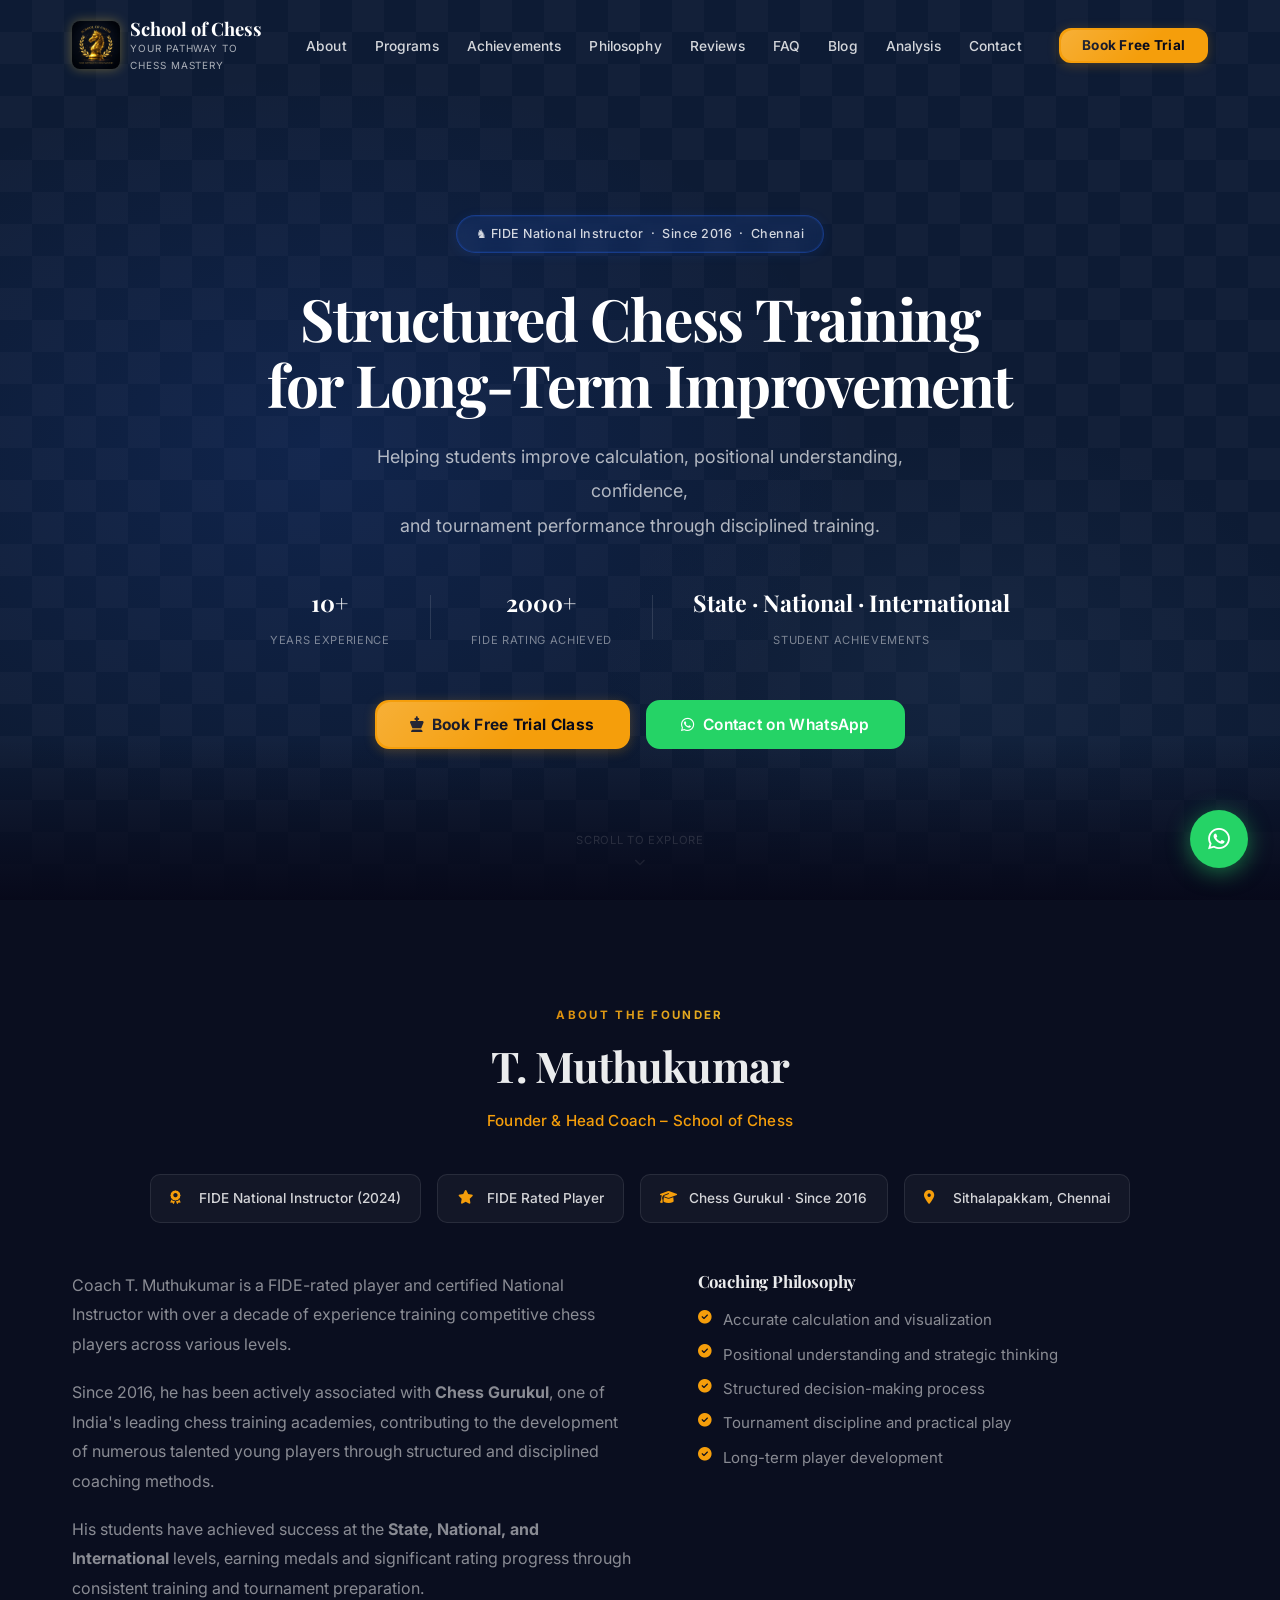
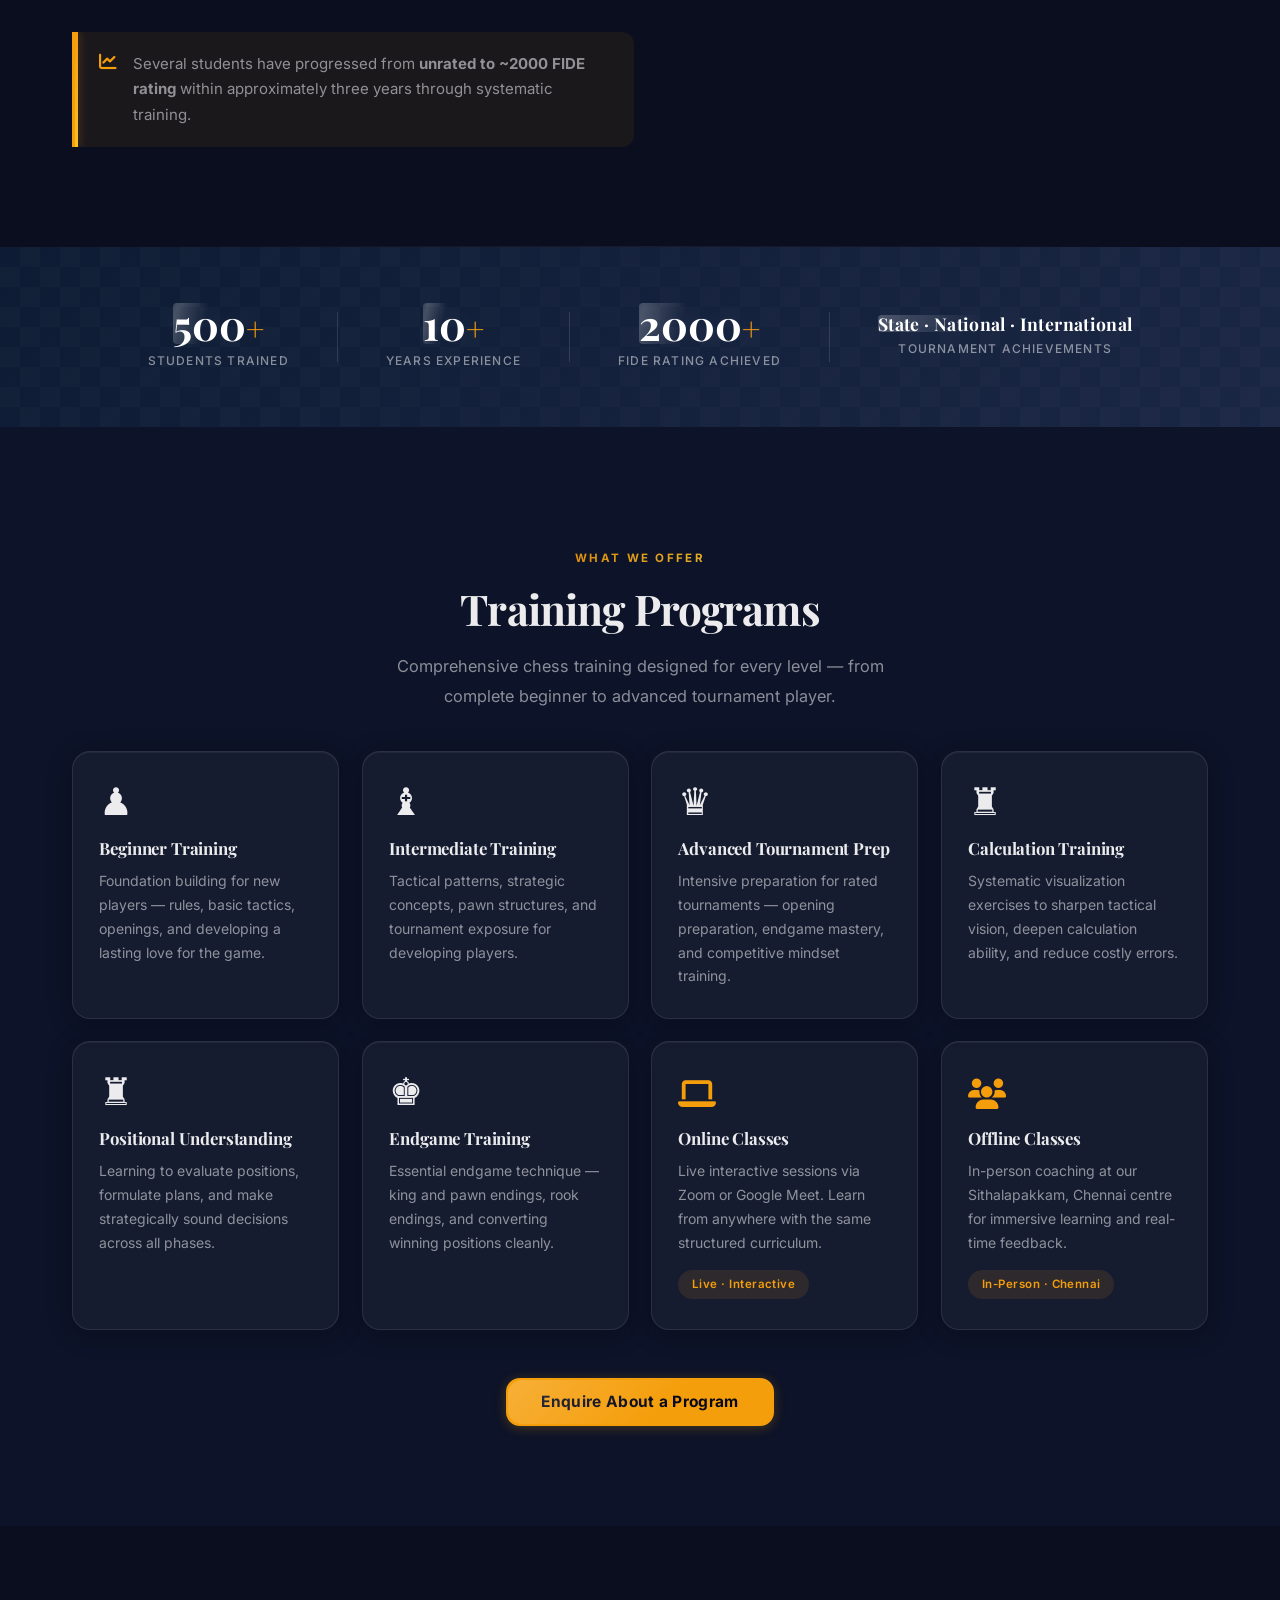
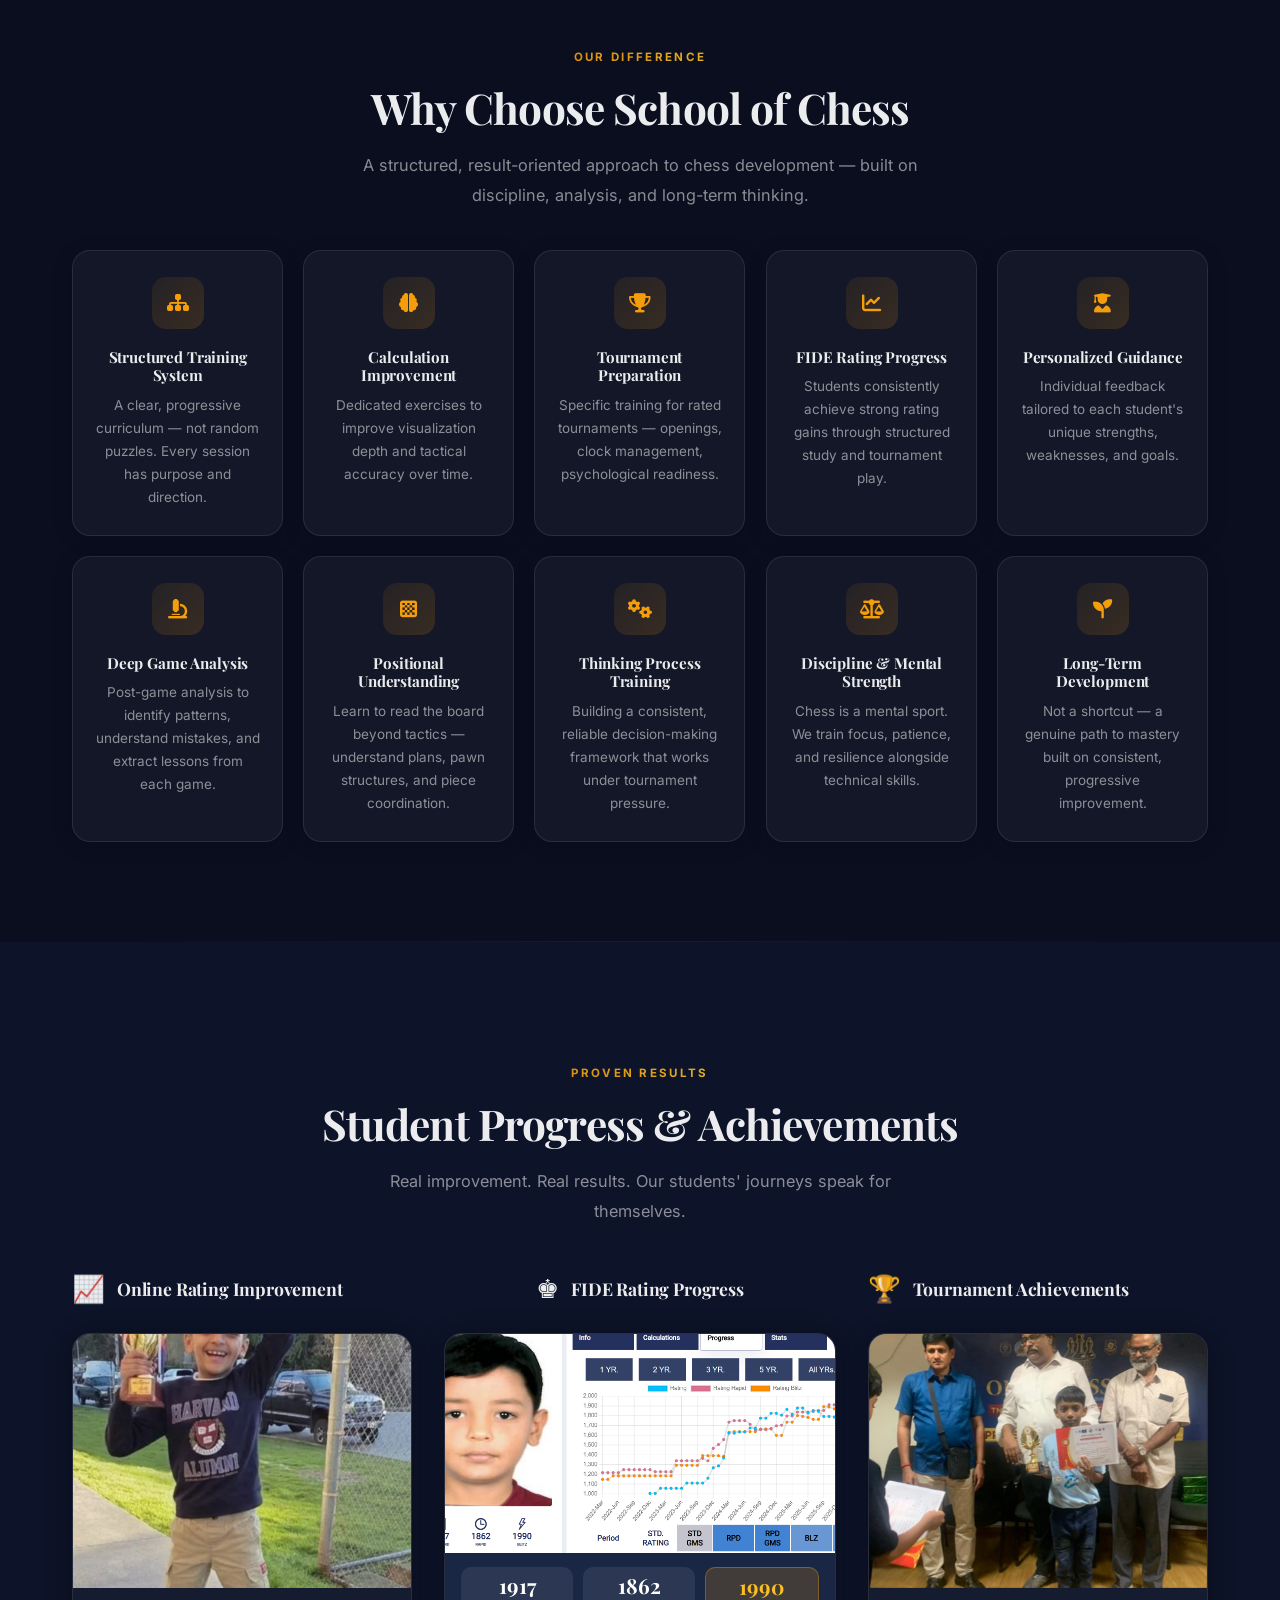
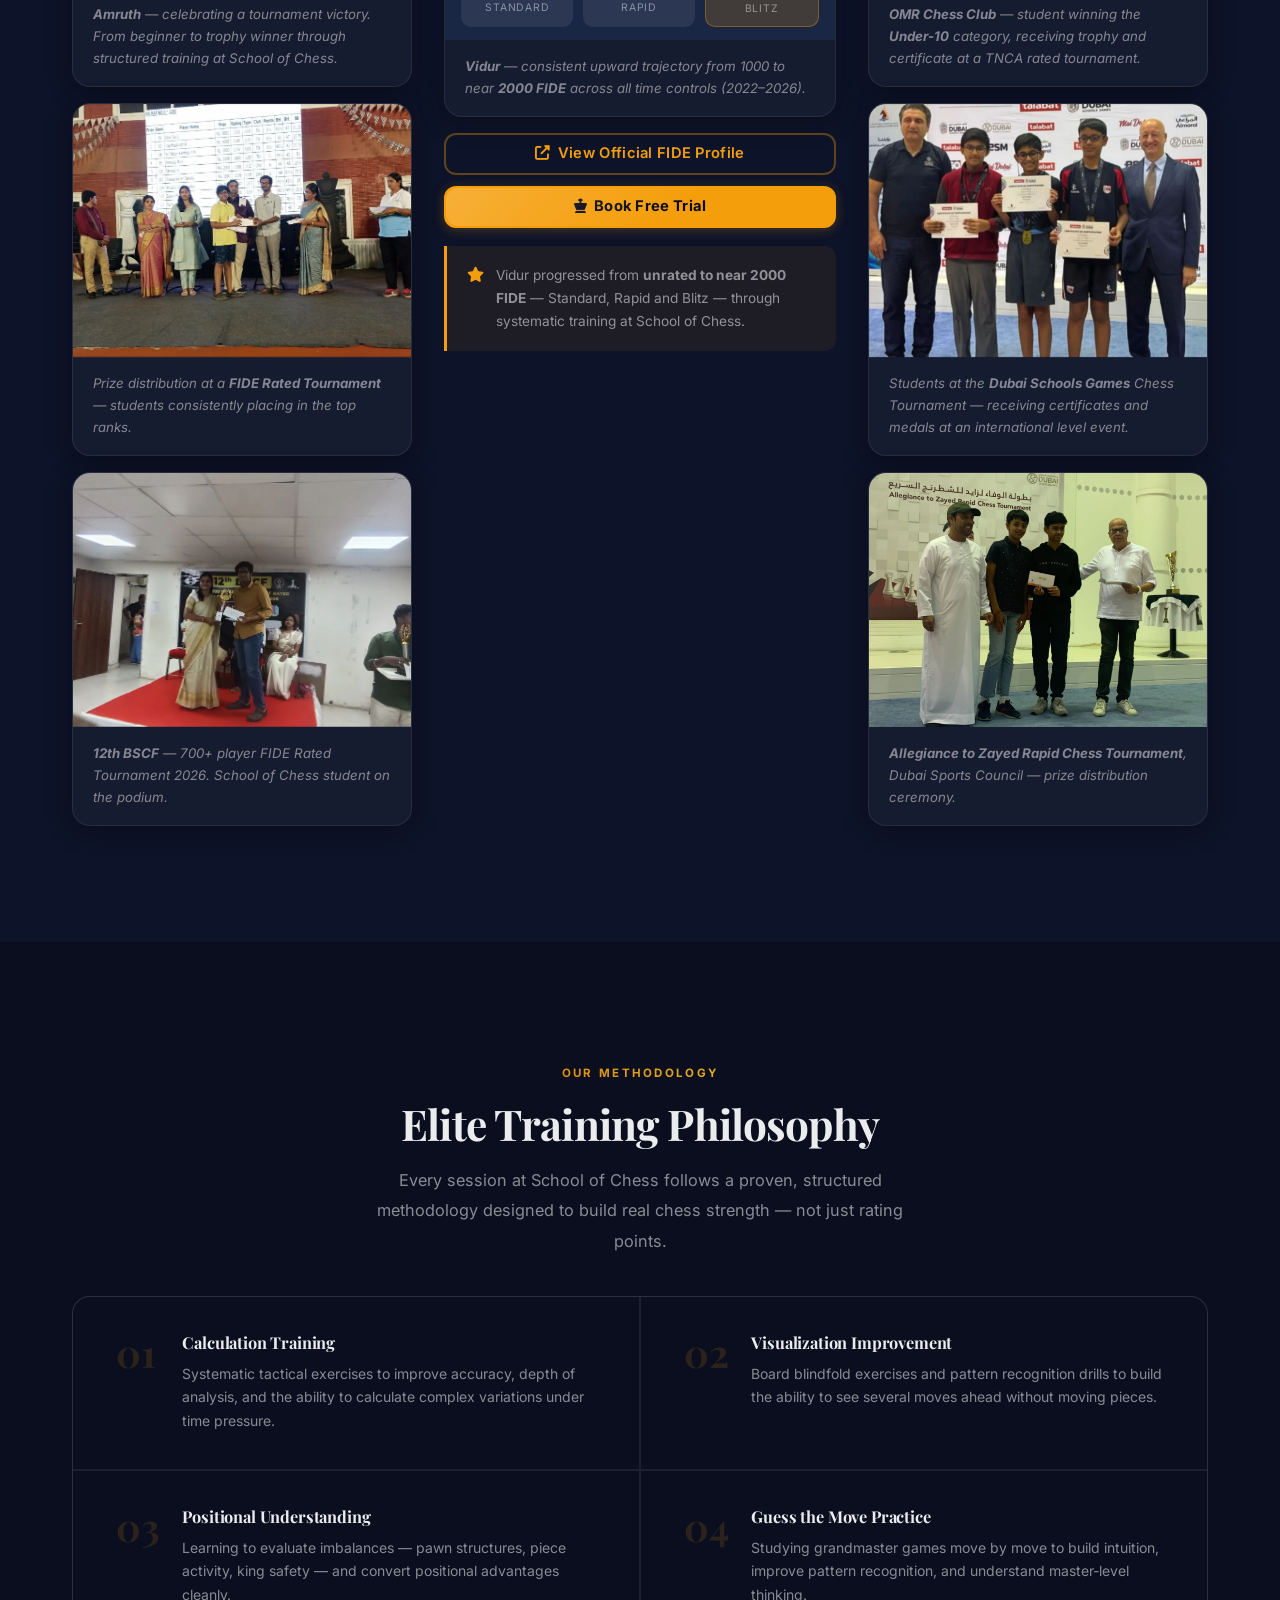
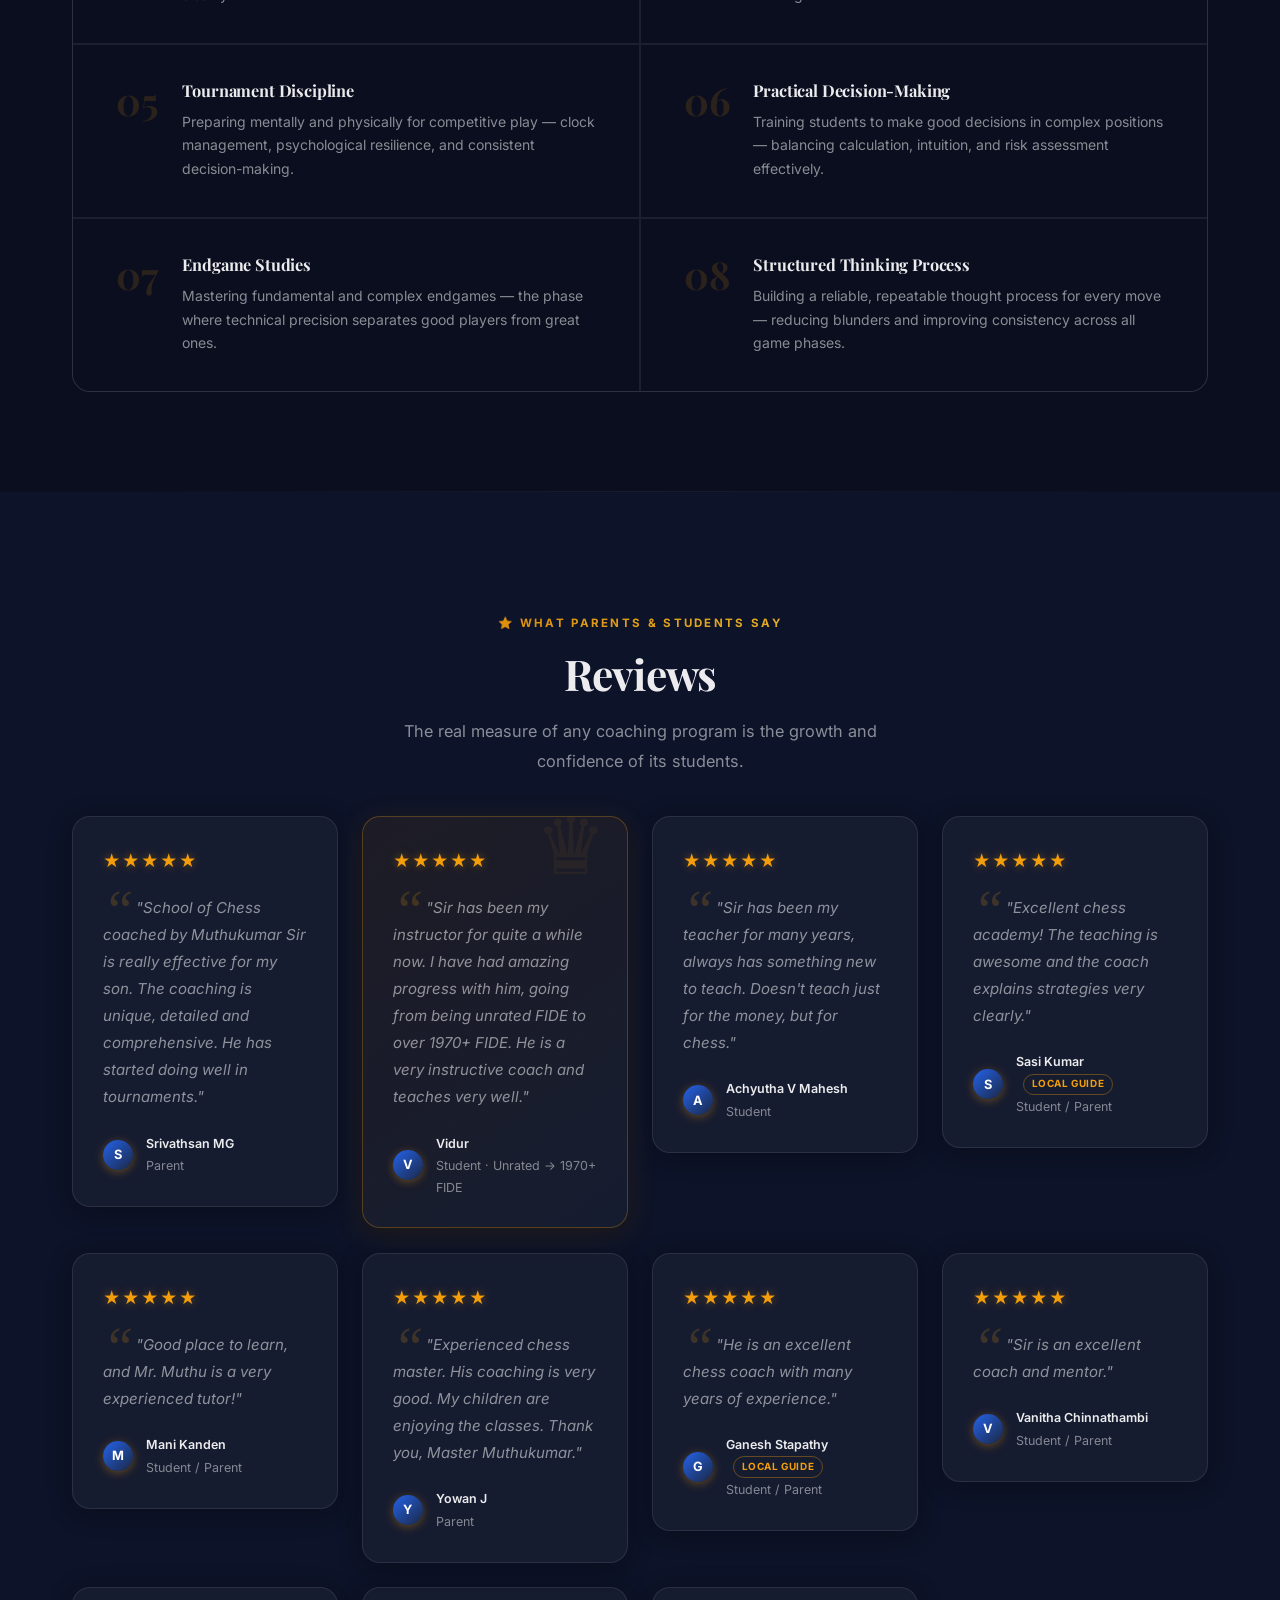
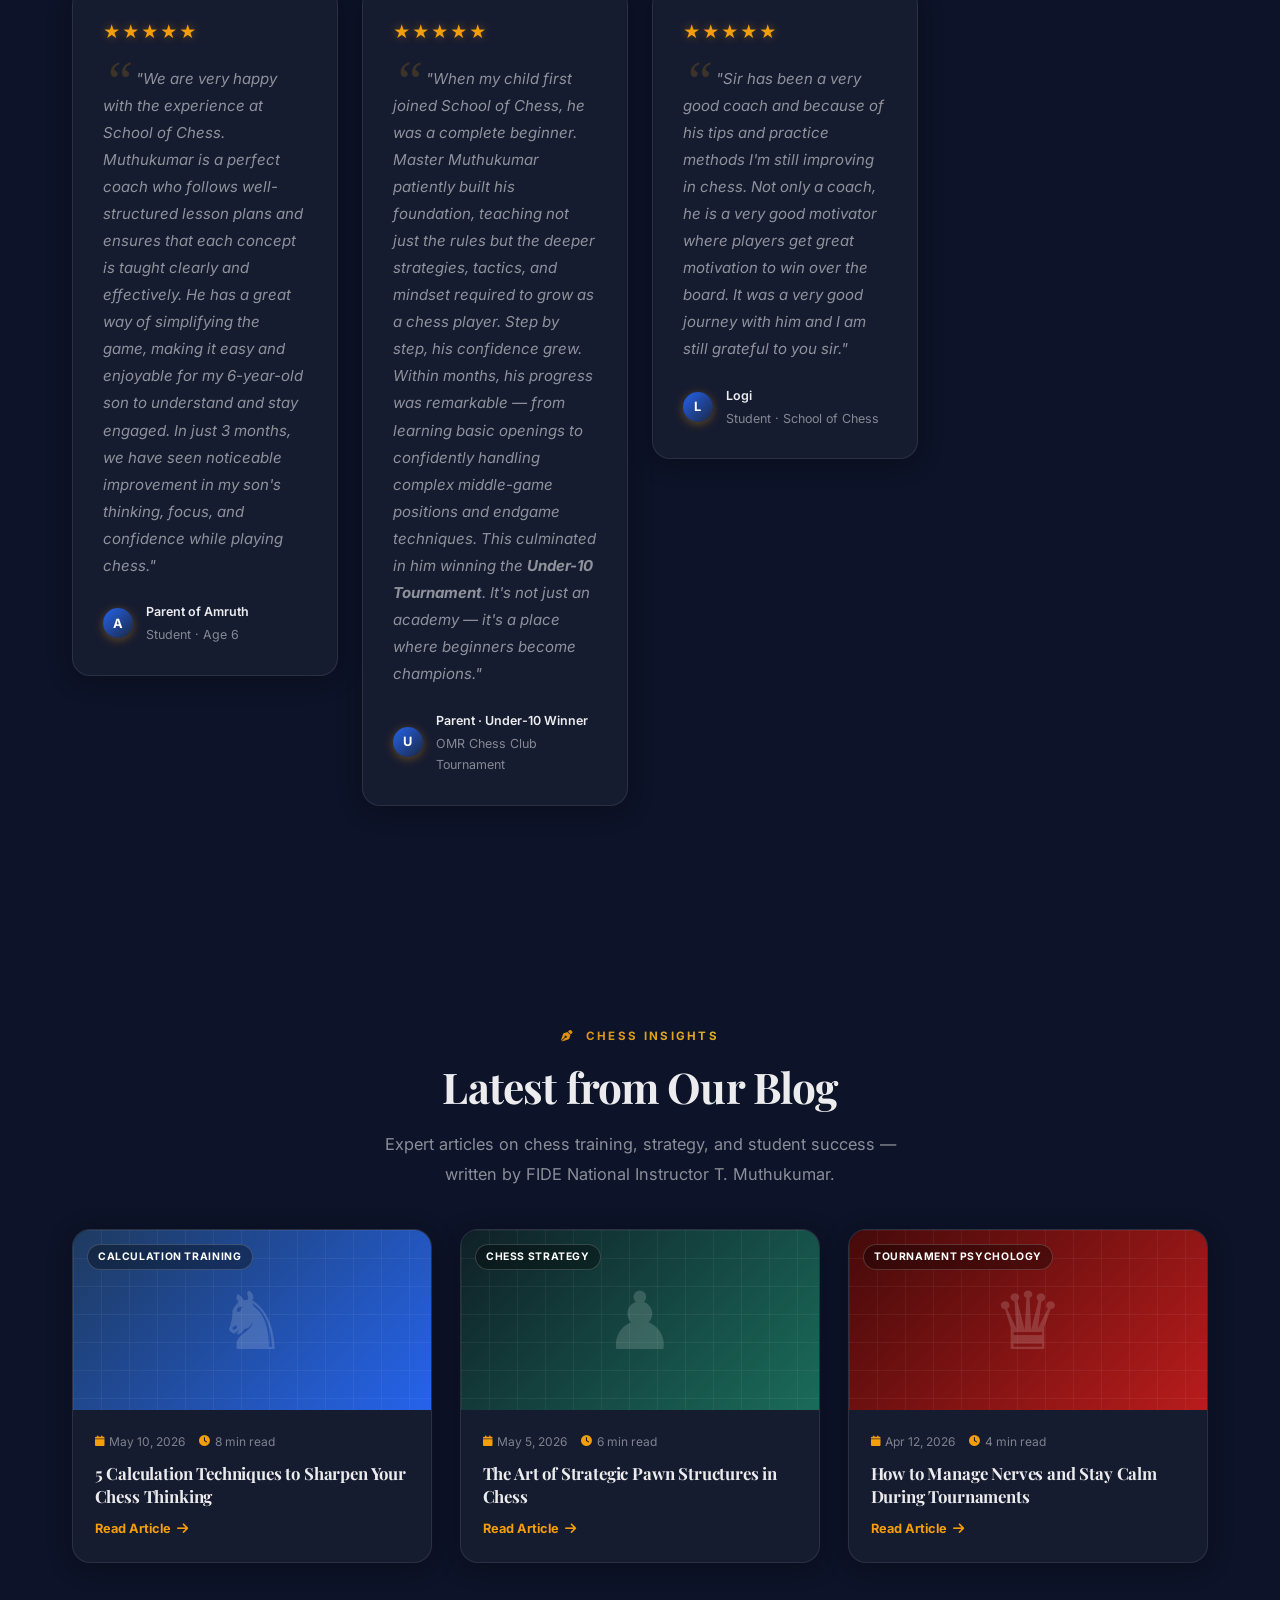
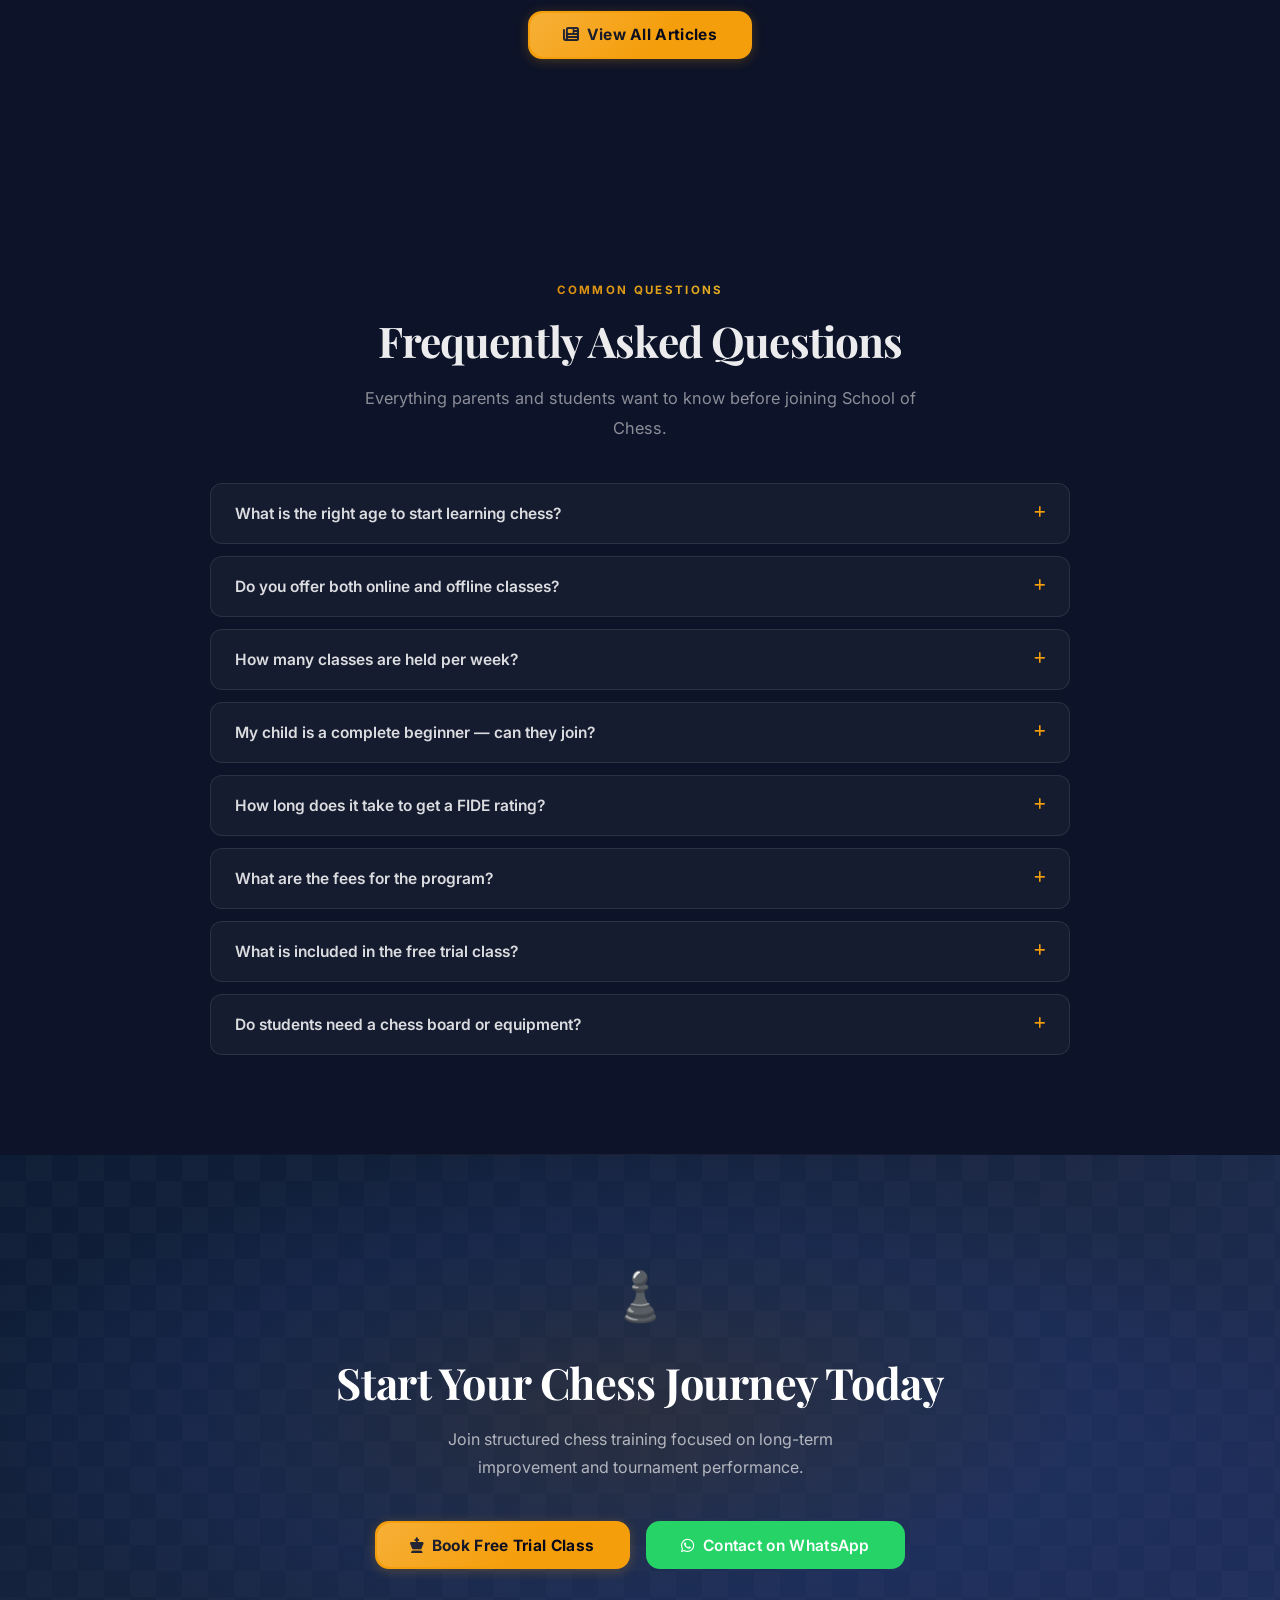
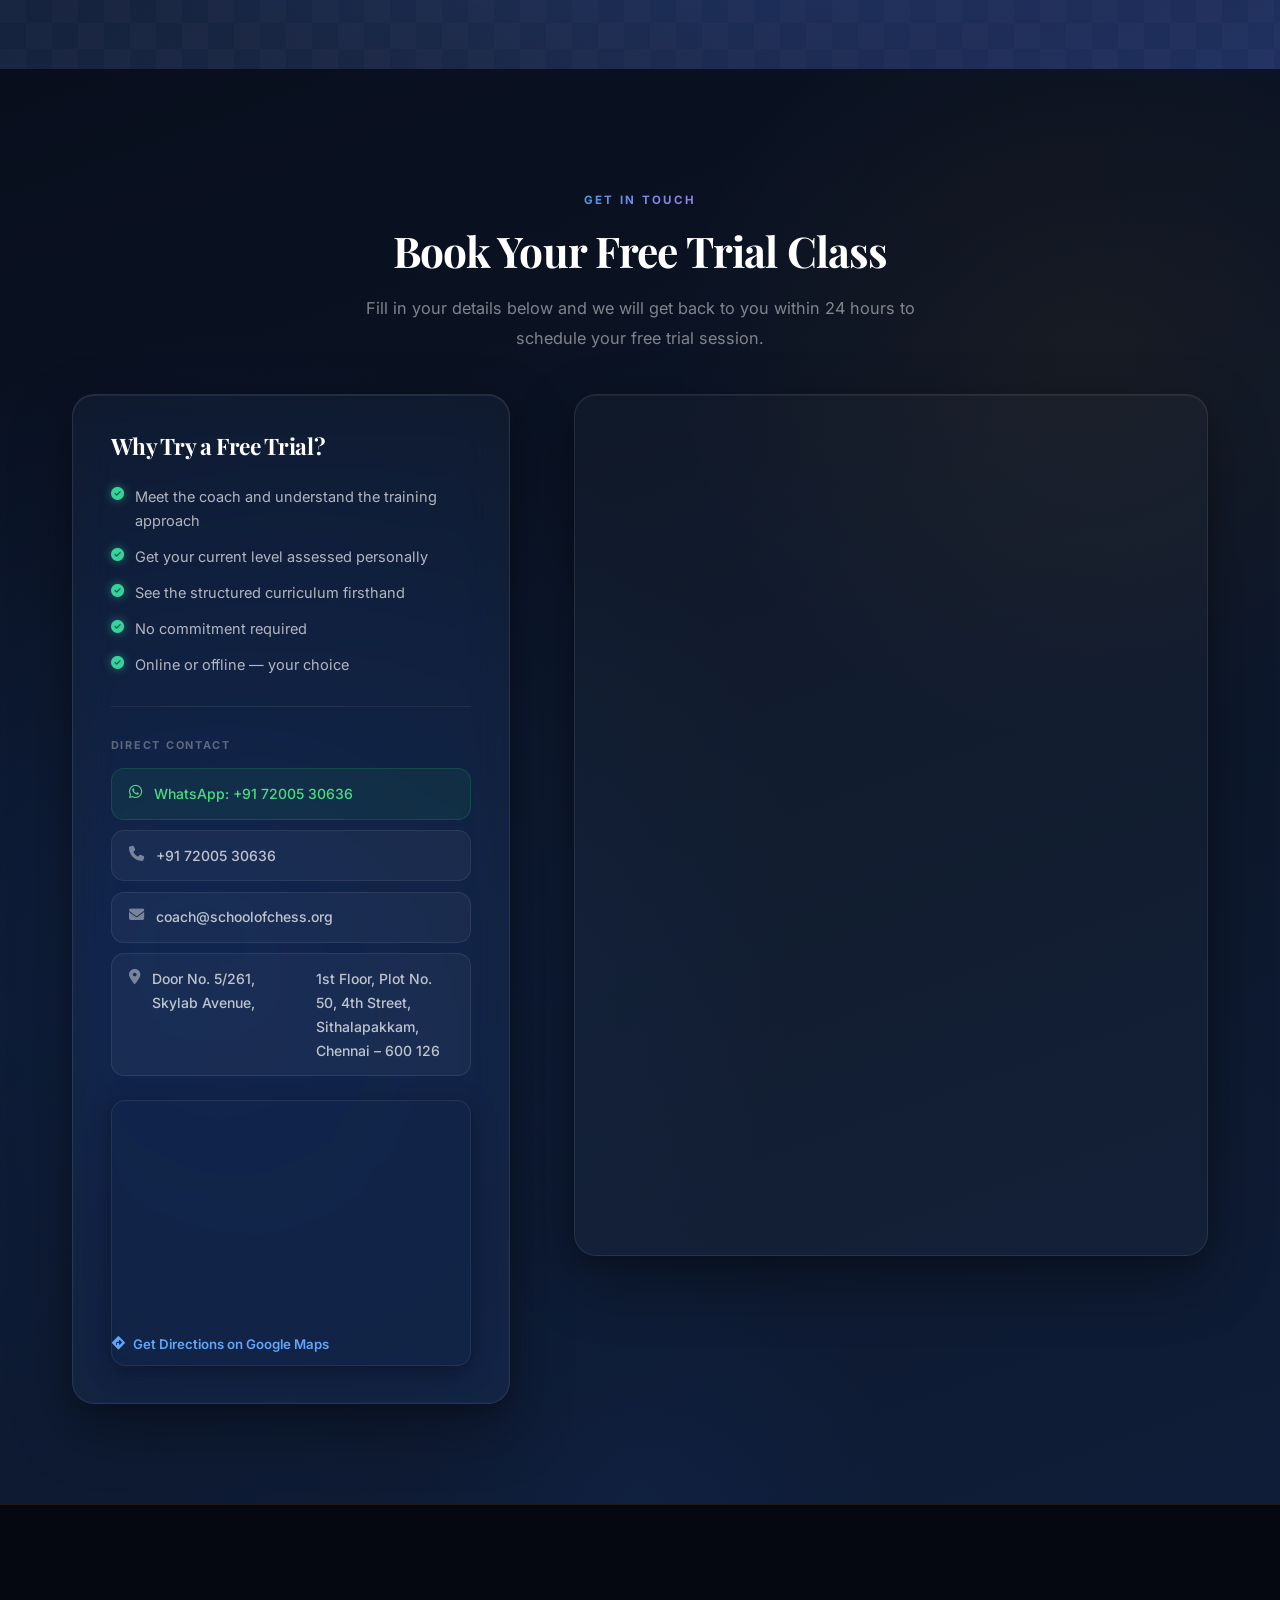
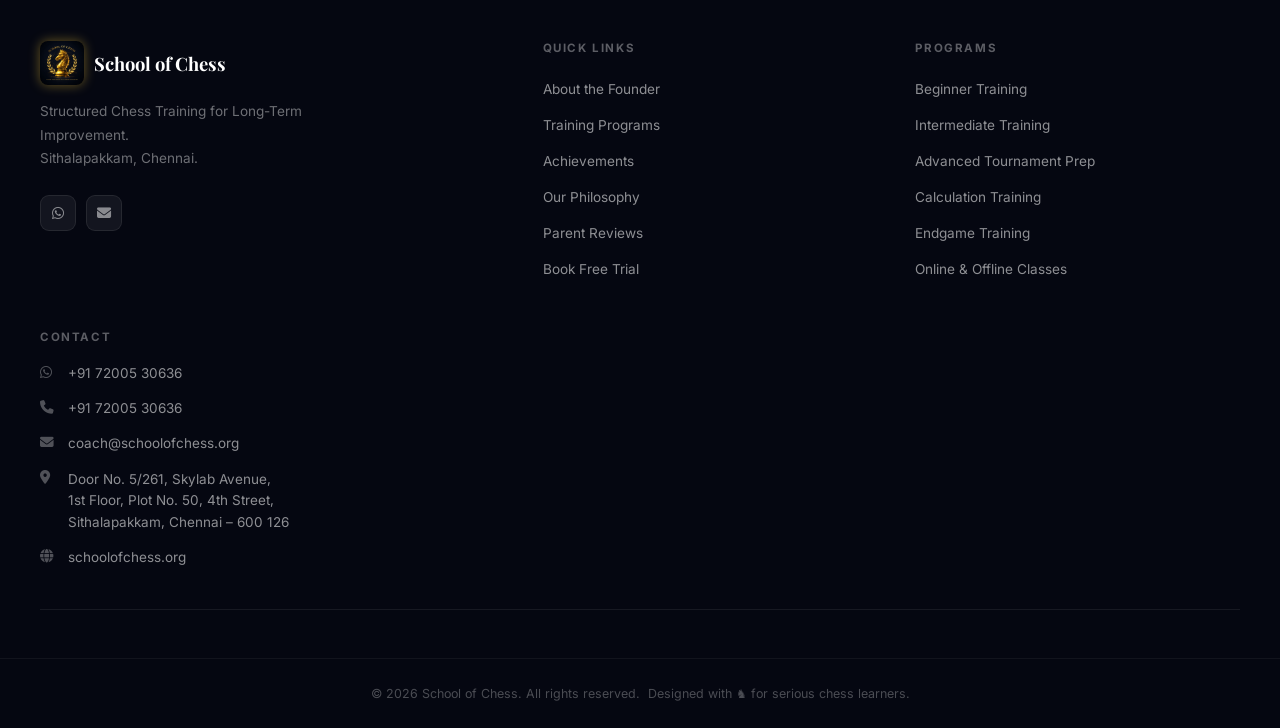
==== commit f5e7c2ce: "v33 — Restore 3 original reviews (now 11 cards total) Restored the 3 original reviews that were acci" ====
--- a/index.html
+++ b/index.html
@@ -638,6 +638,42 @@
                         </div>
                     </div>
                 </div>
+                <!-- 9 — original review restored -->
+                <div class="review-card">
+                    <div class="review-stars">★★★★★</div>
+                    <p class="review-text">"We are very happy with the experience at School of Chess. Muthukumar is a perfect coach who follows well-structured lesson plans and ensures that each concept is taught clearly and effectively. He has a great way of simplifying the game, making it easy and enjoyable for my 6-year-old son to understand and stay engaged. In just 3 months, we have seen noticeable improvement in my son's thinking, focus, and confidence while playing chess."</p>
+                    <div class="review-author">
+                        <div class="author-avatar">A</div>
+                        <div>
+                            <span class="author-name">Parent of Amruth</span>
+                            <span class="author-role">Student · Age 6</span>
+                        </div>
+                    </div>
+                </div>
+                <!-- 10 — original review restored -->
+                <div class="review-card">
+                    <div class="review-stars">★★★★★</div>
+                    <p class="review-text">"When my child first joined School of Chess, he was a complete beginner. Master Muthukumar patiently built his foundation, teaching not just the rules but the deeper strategies, tactics, and mindset required to grow as a chess player. Step by step, his confidence grew. Within months, his progress was remarkable — from learning basic openings to confidently handling complex middle-game positions and endgame techniques. This culminated in him winning the <strong>Under-10 Tournament</strong>. It's not just an academy — it's a place where beginners become champions."</p>
+                    <div class="review-author">
+                        <div class="author-avatar">U</div>
+                        <div>
+                            <span class="author-name">Parent · Under-10 Winner</span>
+                            <span class="author-role">OMR Chess Club Tournament</span>
+                        </div>
+                    </div>
+                </div>
+                <!-- 11 — original review restored -->
+                <div class="review-card">
+                    <div class="review-stars">★★★★★</div>
+                    <p class="review-text">"Sir has been a very good coach and because of his tips and practice methods I'm still improving in chess. Not only a coach, he is a very good motivator where players get great motivation to win over the board. It was a very good journey with him and I am still grateful to you sir."</p>
+                    <div class="review-author">
+                        <div class="author-avatar">L</div>
+                        <div>
+                            <span class="author-name">Logi</span>
+                            <span class="author-role">Student · School of Chess</span>
+                        </div>
+                    </div>
+                </div>
             </div>
         </div>
     </section>
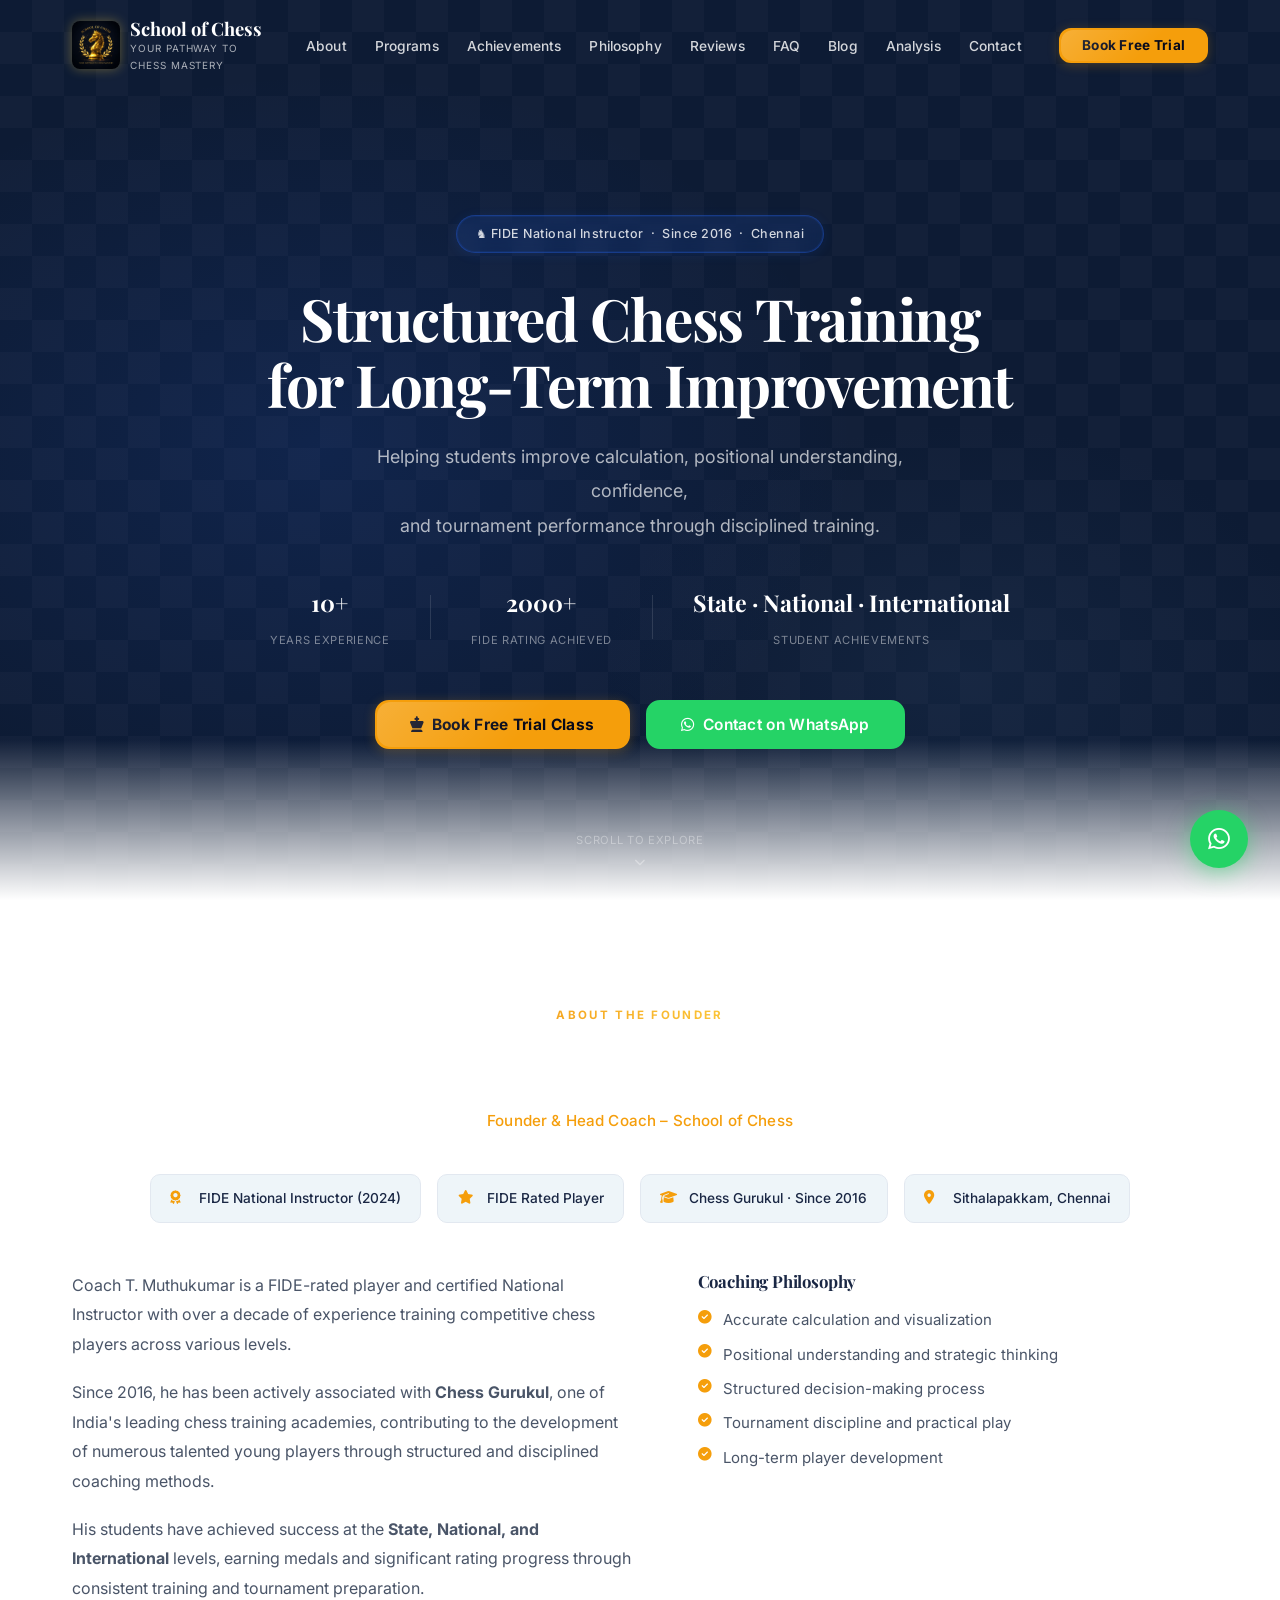
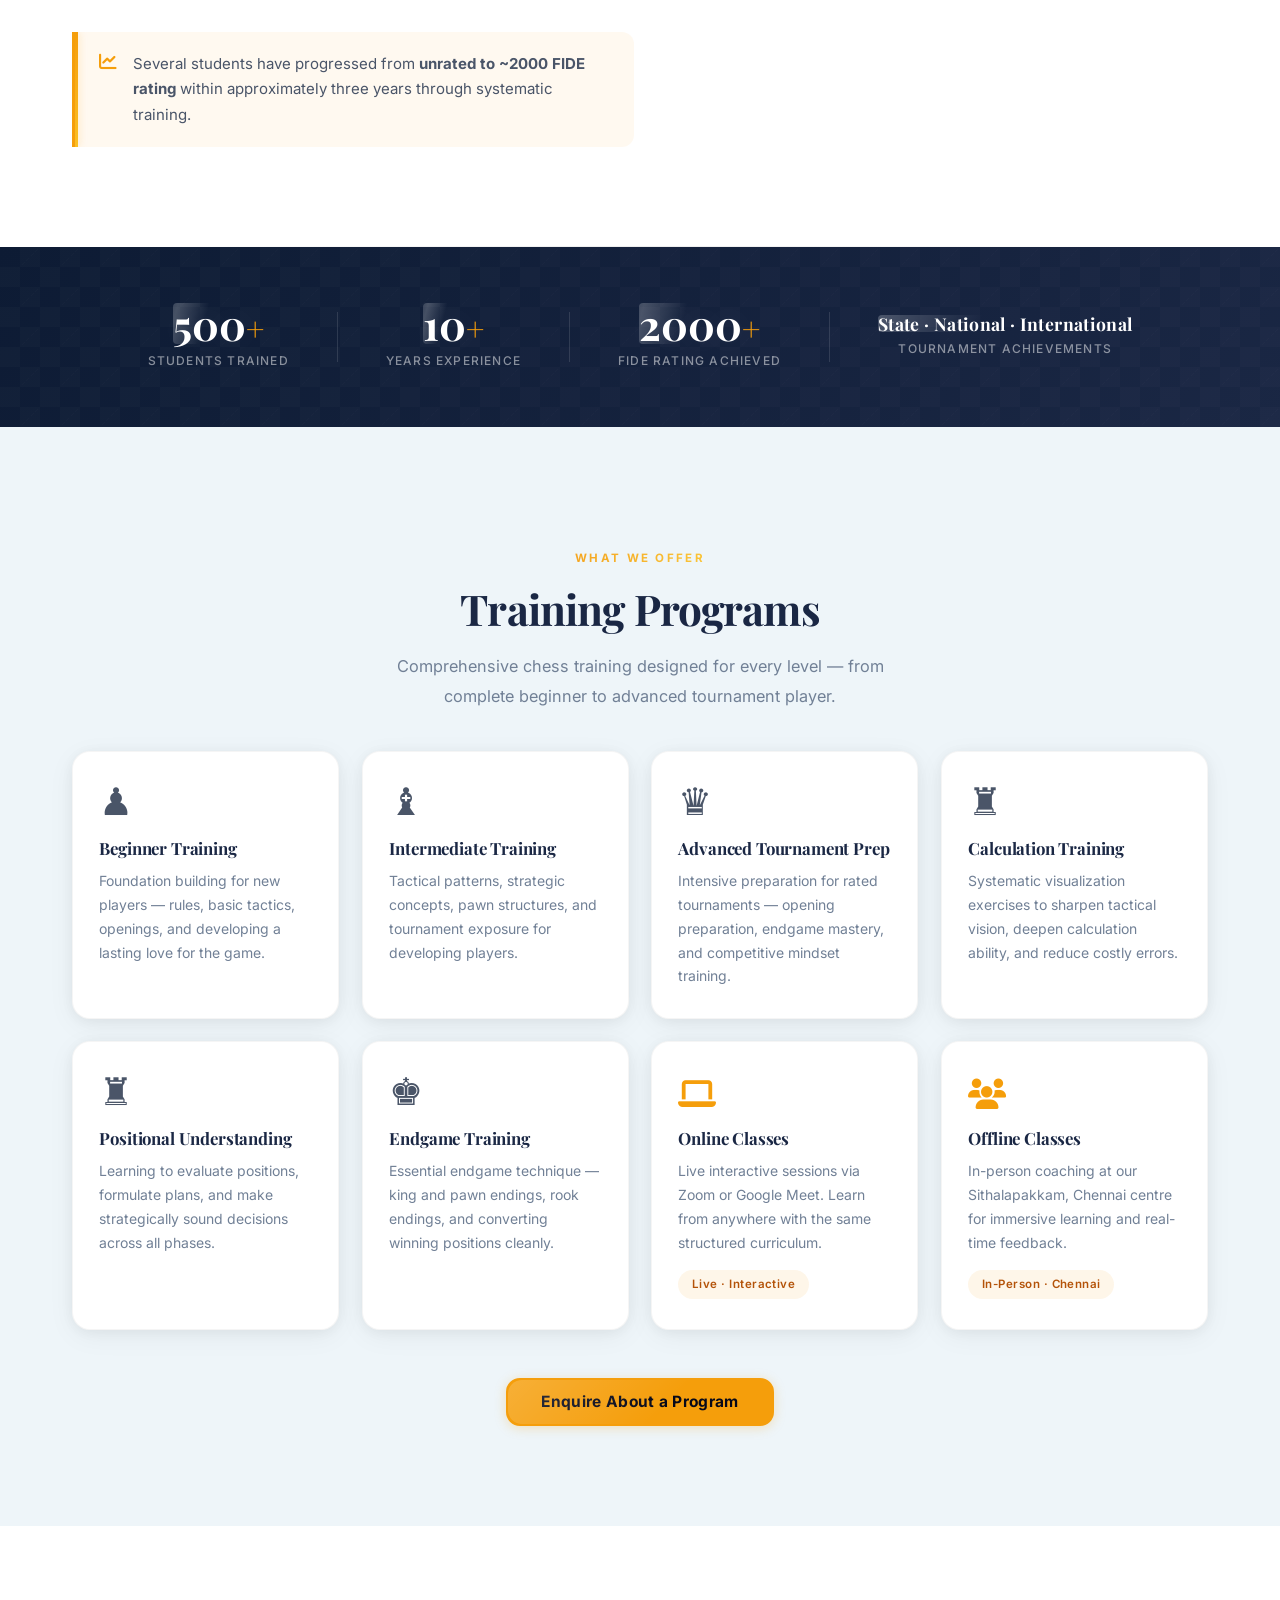
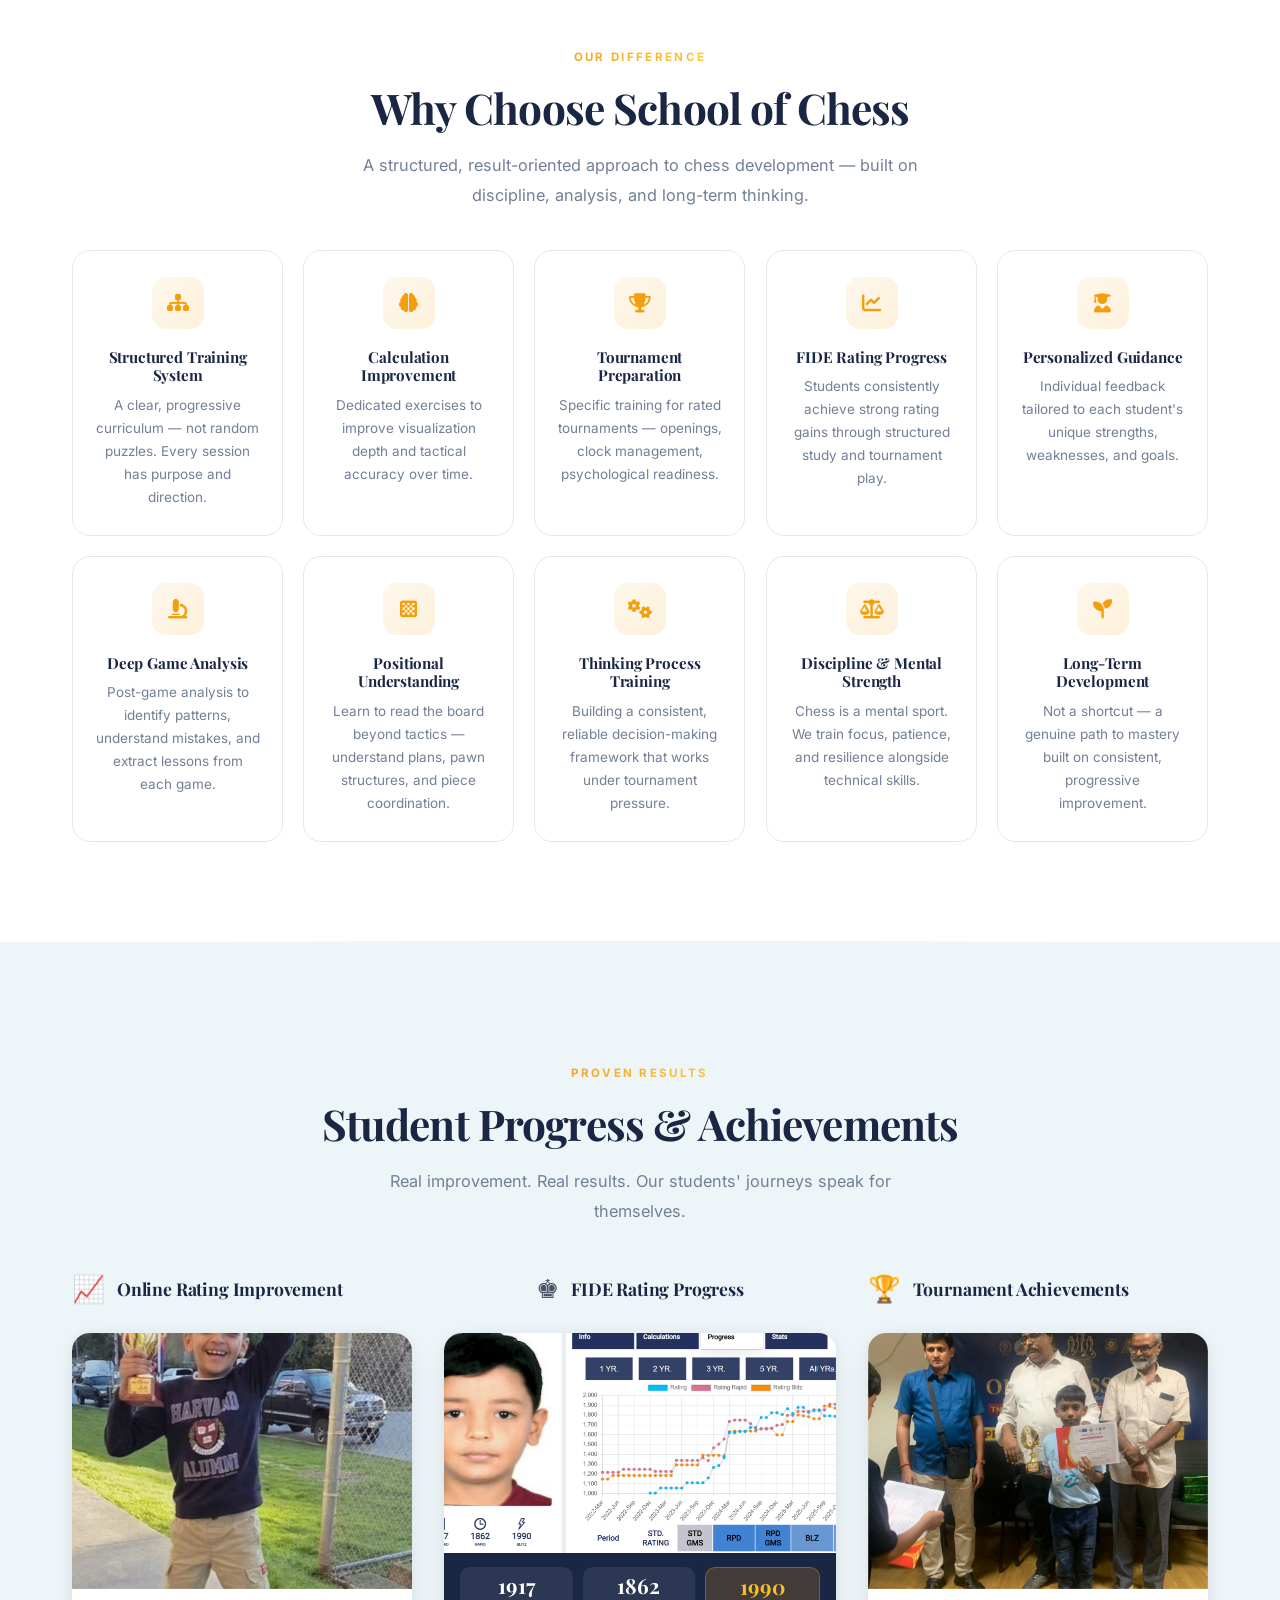
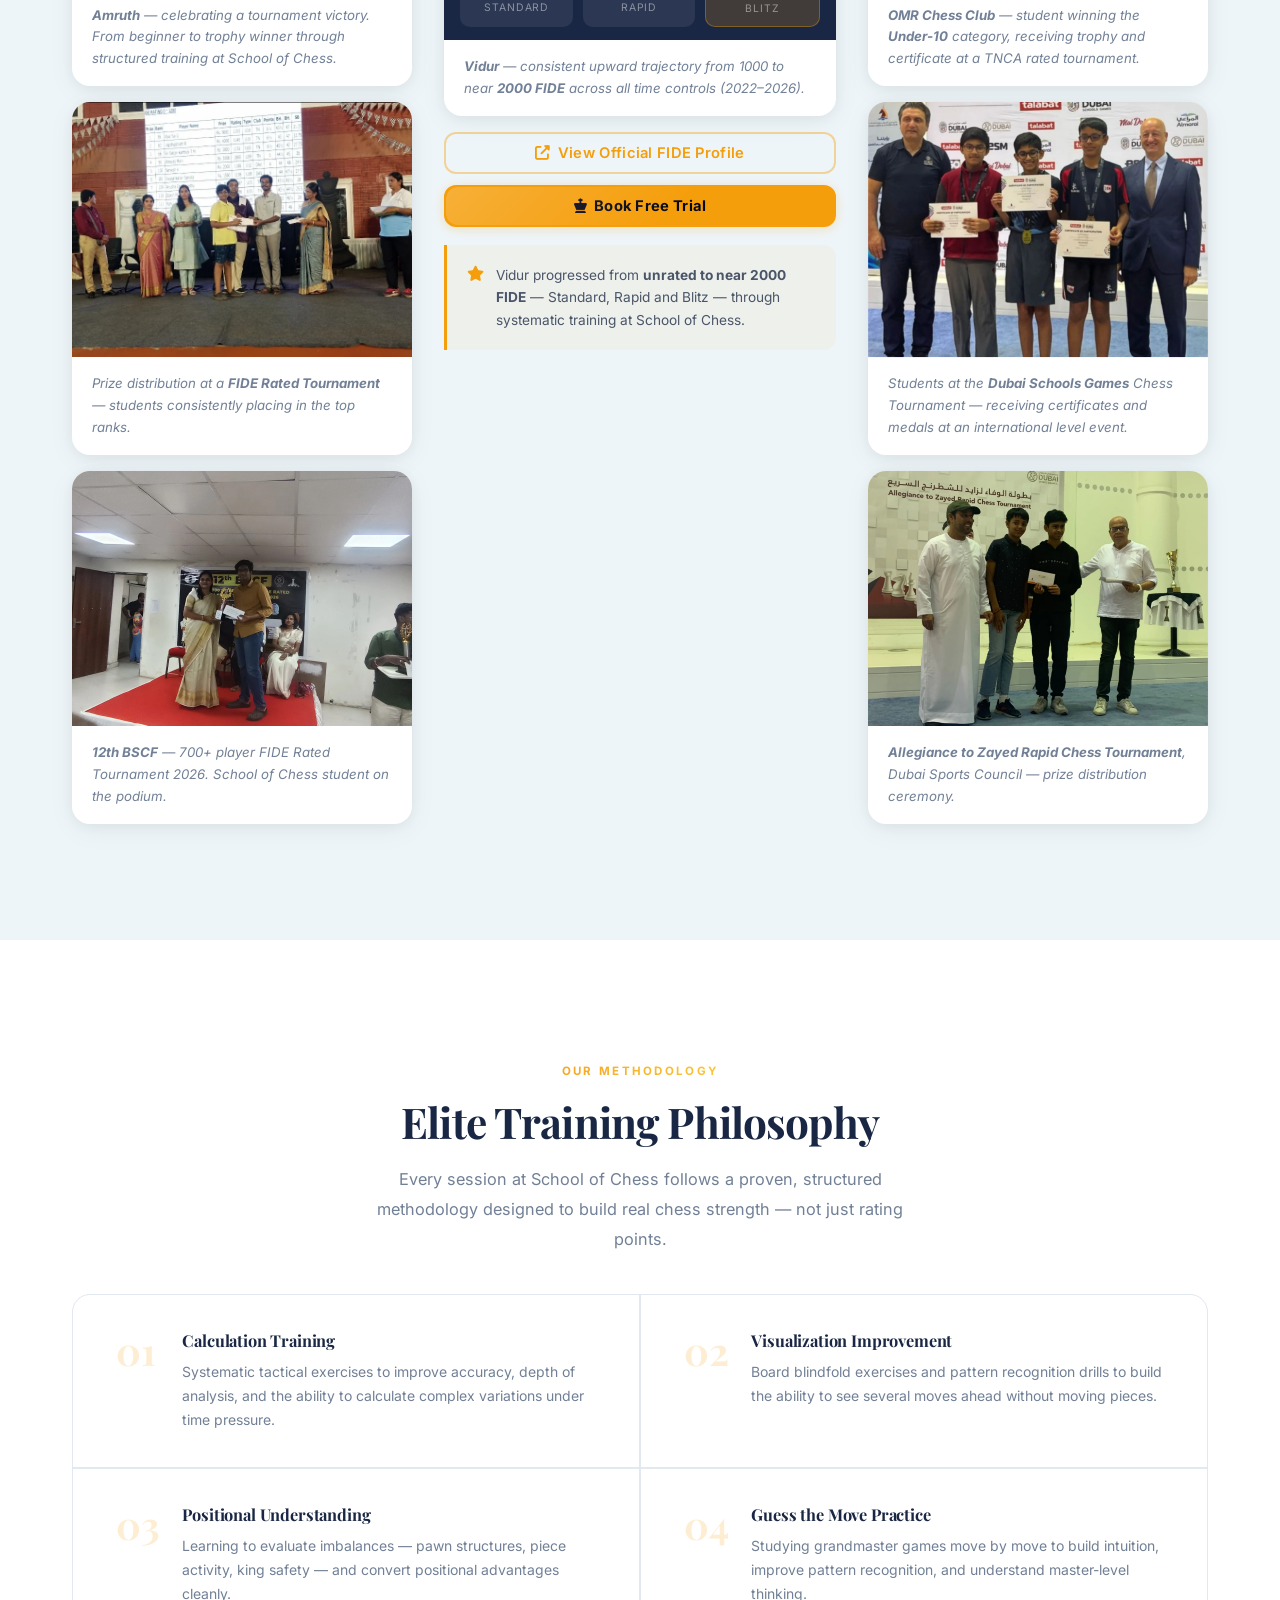
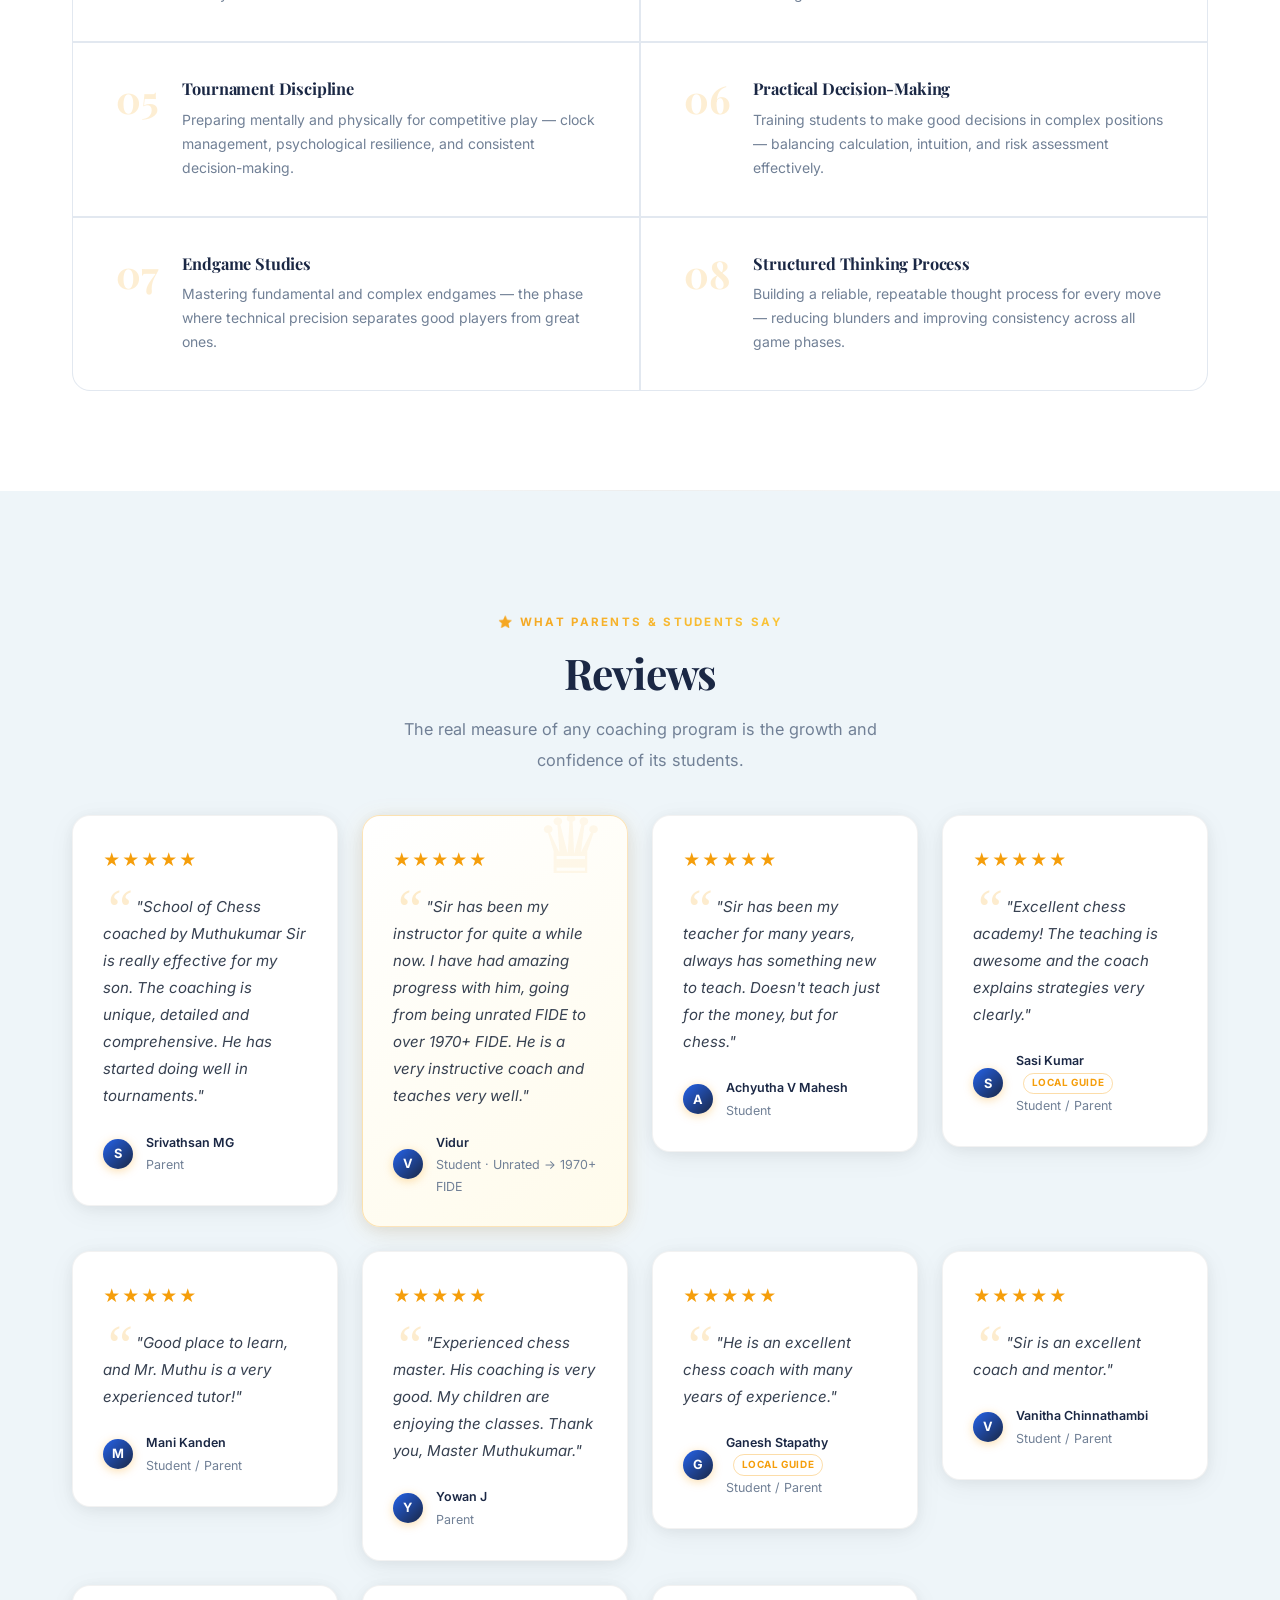
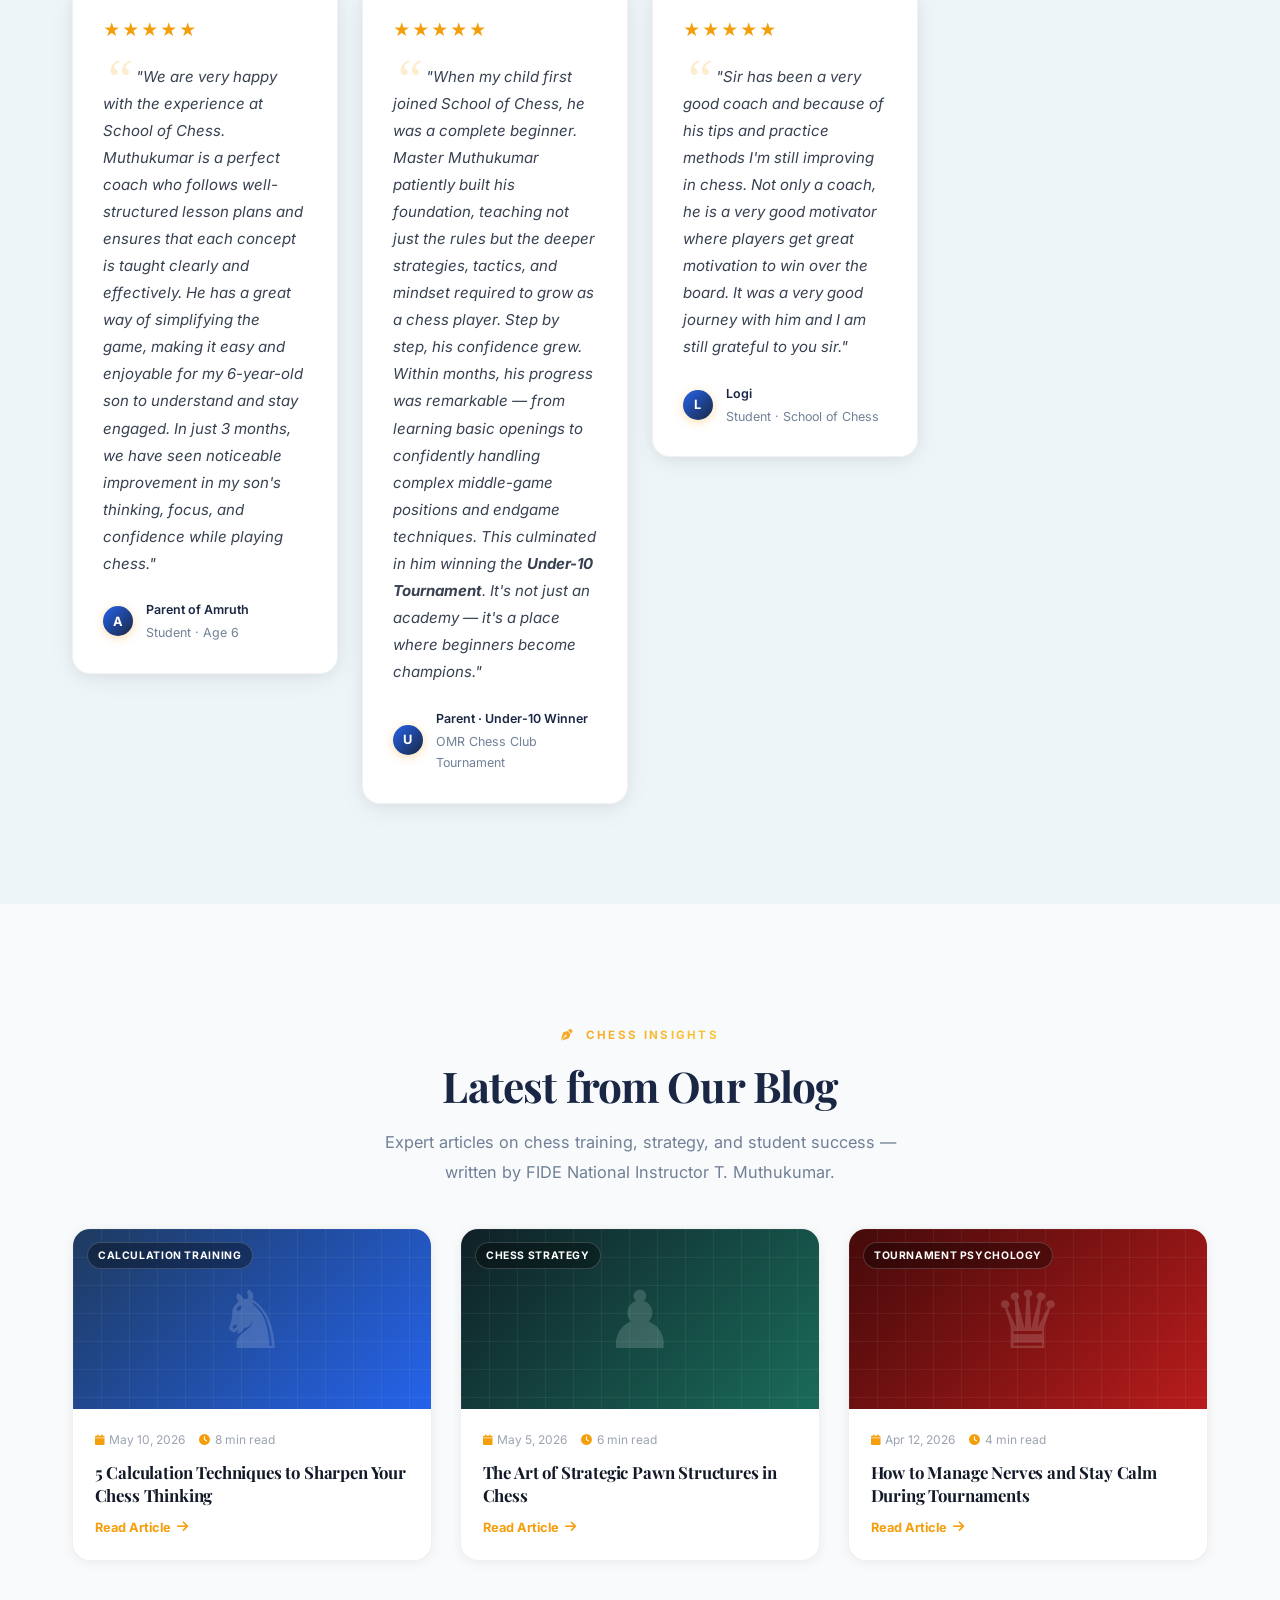
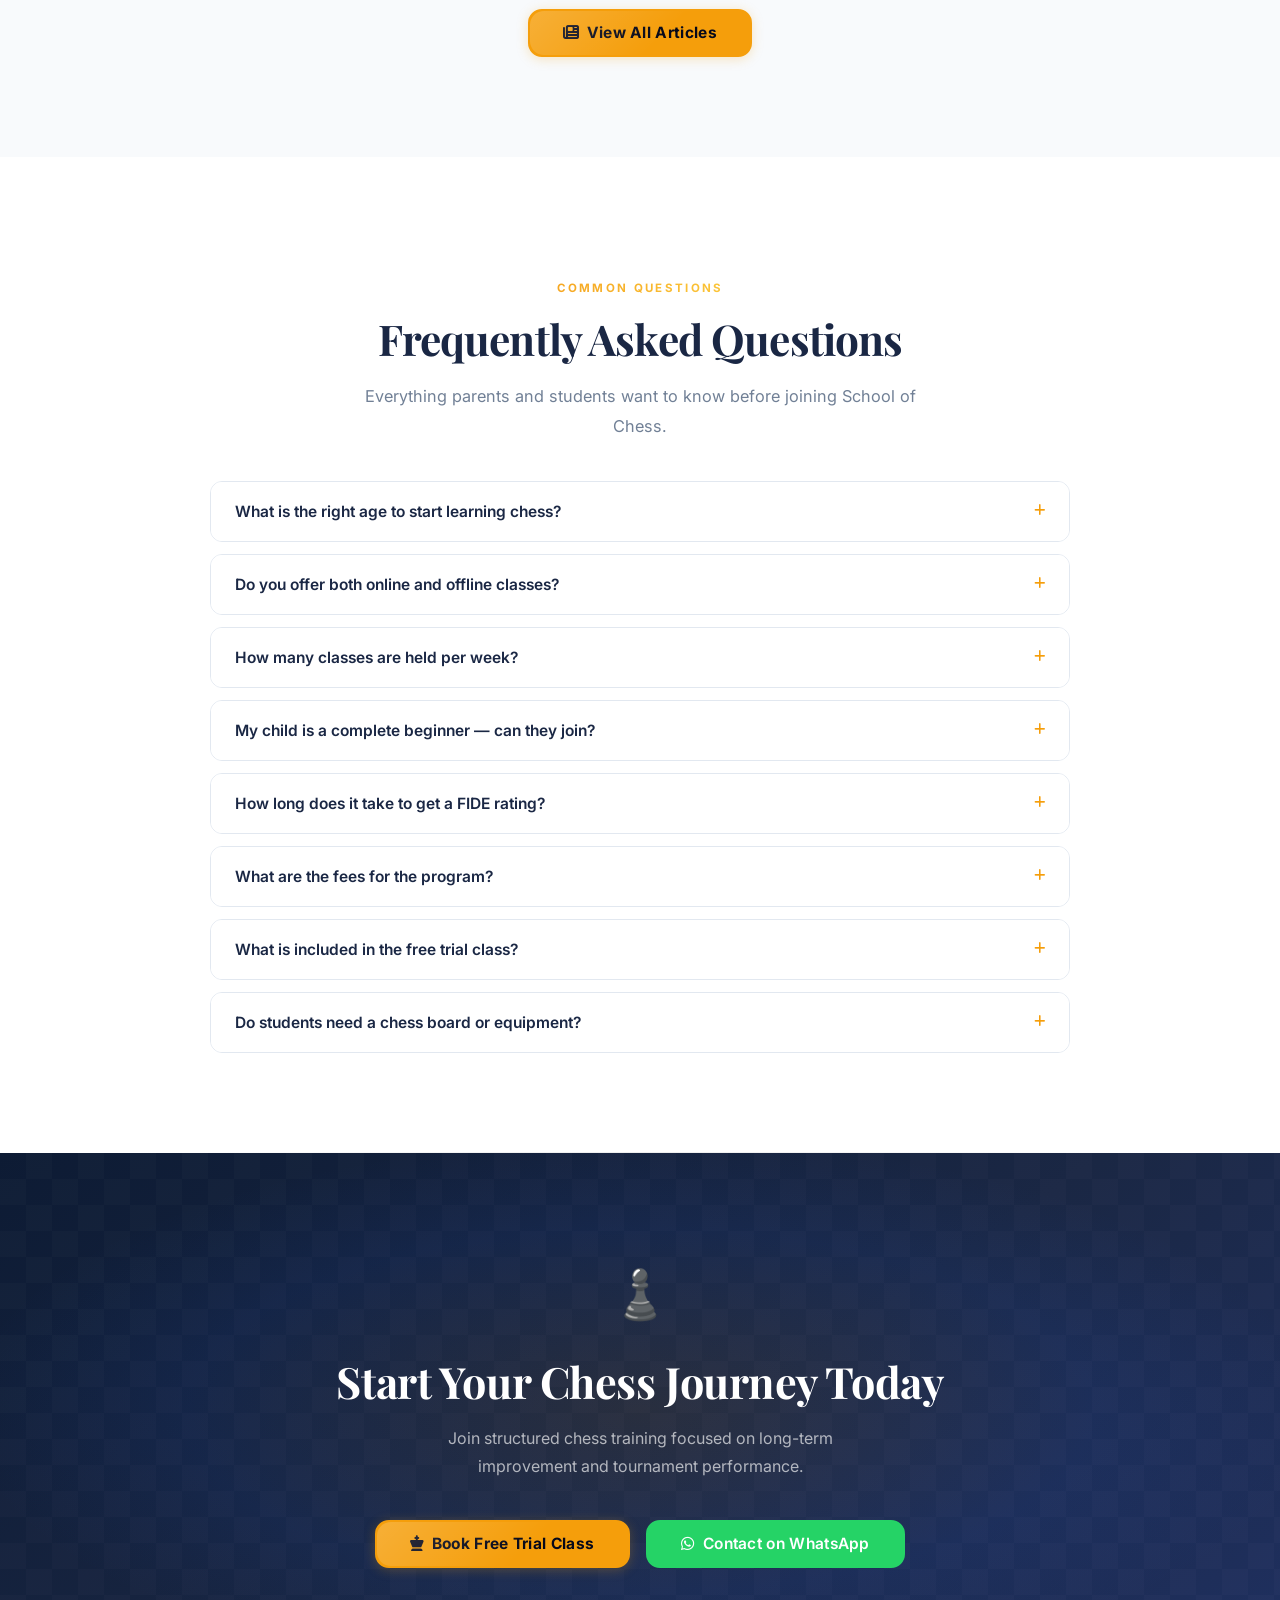
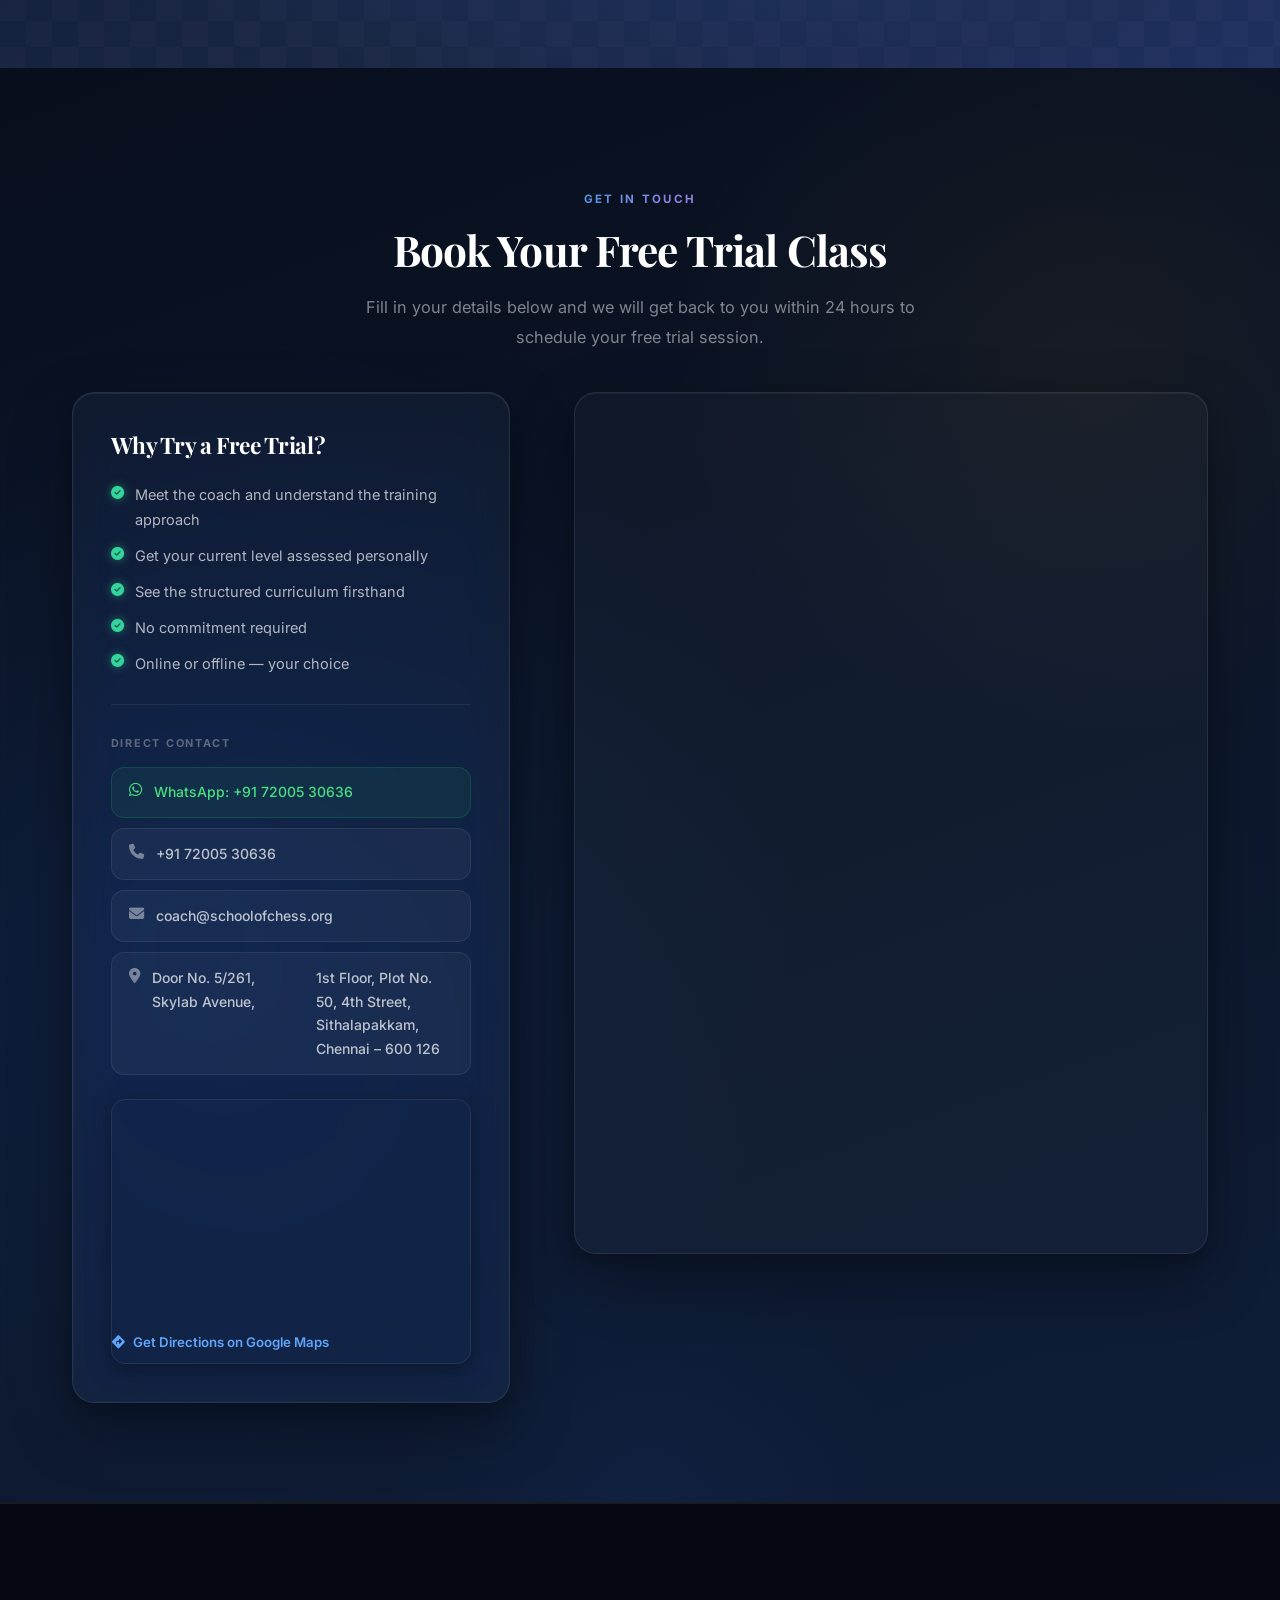
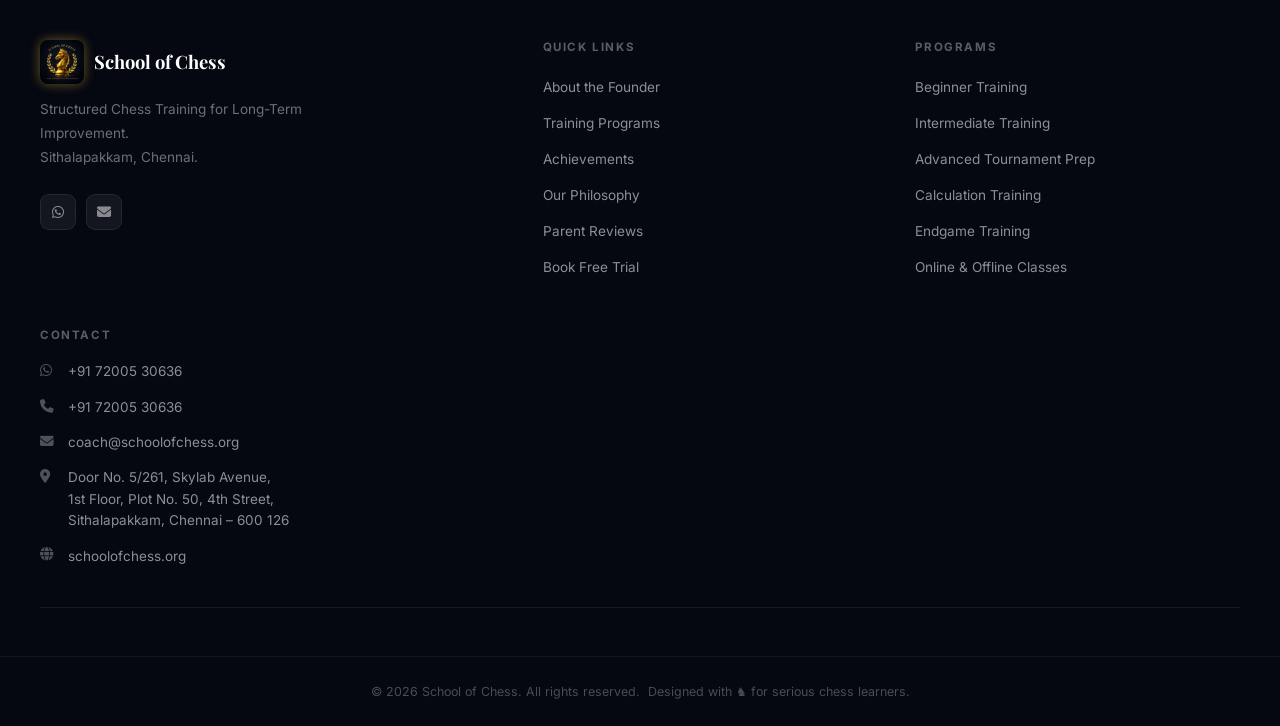
==== commit 5ad2f43e: "v34: light content sections + gold accent system - Bumped CSS version to ?v=34 on all HTML files (ca" ====
--- a/index.html
+++ b/index.html
@@ -29,8 +29,8 @@
     <!-- Font Awesome -->
     <link rel="stylesheet" href="https://cdnjs.cloudflare.com/ajax/libs/font-awesome/6.5.0/css/all.min.css">
 
-    <link rel="stylesheet" href="css/style.css?v=29">
-    <link rel="stylesheet" href="css/blog.css">
+    <link rel="stylesheet" href="css/style.css?v=34">
+    <link rel="stylesheet" href="css/blog.css?v=34">
     <link rel="icon" type="image/png" href="images/SCHOOL OF CHESS.png">
 
     <!-- Schema.org Structured Data — Local Business SEO -->
--- a/css/style.css
+++ b/css/style.css
@@ -2626,3 +2626,346 @@
     .review-stars { text-shadow: none !important; }
     .about-section .about-highlight::after { box-shadow: none !important; }
 }
+
+/* ============================================================
+   PREMIUM ENHANCEMENT LAYER — v34
+   Light Content + Gold Accent System
+   Restores correct Dark Navy / Light Content split.
+   All content, reviews, stats, images unchanged.
+   ============================================================ */
+
+/* ── Body & headings — back to light foundation ──────────────── */
+body {
+    background: var(--white);
+    color: var(--gray);
+}
+h1, h2, h3, h4, h5 {
+    color: var(--dark);
+}
+
+/* ── Section titles & desc — dark on light ───────────────────── */
+.section-title { color: var(--dark); }
+.section-desc  { color: var(--gray-light); }
+
+/* ── Hero bottom fade → white (seamless into About) ─────────── */
+.hero::after {
+    background: linear-gradient(to top, var(--white) 0%, transparent 100%);
+}
+
+/* ── Section separators — subtle dark lines on light bg ─────── */
+.about-section::after,
+.why-section::after,
+.philosophy-section::after,
+.faq-section::after {
+    background: linear-gradient(90deg, transparent, rgba(0,0,0,0.07), transparent);
+}
+
+/* ── Selection — gold tint ───────────────────────────────────── */
+::selection {
+    background: rgba(245,158,11,0.18);
+    color: var(--dark);
+}
+
+/* ═══════════════════════════════════════════════════════════════
+   NAVBAR — white glass on scroll (over light content sections)
+   ═══════════════════════════════════════════════════════════════ */
+.navbar.scrolled {
+    background: rgba(255,255,255,0.96);
+    backdrop-filter: blur(16px) saturate(1.6);
+    -webkit-backdrop-filter: blur(16px) saturate(1.6);
+    box-shadow: 0 1px 0 rgba(0,0,0,0.07), 0 4px 20px rgba(0,0,0,0.06);
+}
+.navbar.scrolled .logo-name    { color: var(--dark); }
+.navbar.scrolled .logo-tagline { color: var(--gray-light); }
+.navbar.scrolled .nav-links a  { color: var(--gray); }
+.navbar.scrolled .nav-links a:hover,
+.navbar.scrolled .nav-links a.active {
+    color: var(--gold);
+    background: rgba(245,158,11,0.07);
+}
+.navbar.scrolled .hamburger span { background: var(--dark); }
+.navbar.scrolled .nav-cta {
+    background: var(--gold);
+    color: #07091a;
+    border-color: var(--gold);
+}
+.navbar.scrolled .nav-cta:hover {
+    background: #fbbf24;
+    border-color: #fbbf24;
+    box-shadow: 0 4px 16px rgba(245,158,11,0.35);
+}
+
+/* Mobile nav — light panel ──────────────────────────────────── */
+@media (max-width: 768px) {
+    .nav-links {
+        background: rgba(255,255,255,0.98) !important;
+        border-top: 1px solid var(--border) !important;
+        backdrop-filter: blur(16px) !important;
+        -webkit-backdrop-filter: blur(16px) !important;
+        box-shadow: 0 12px 40px rgba(0,0,0,0.12) !important;
+    }
+    .nav-links a {
+        color: var(--gray) !important;
+        border-radius: 8px;
+    }
+    .nav-links a:hover  { background: rgba(245,158,11,0.08) !important; color: var(--gold) !important; }
+    .nav-links a:active { background: rgba(245,158,11,0.14) !important; color: var(--gold) !important; }
+}
+
+/* ── Focus ring — gold ───────────────────────────────────────── */
+:focus-visible {
+    outline: 2px solid rgba(245,158,11,0.65);
+    outline-offset: 3px;
+    border-radius: 4px;
+}
+
+/* ── Scroll progress bar — gold ──────────────────────────────── */
+#scroll-progress {
+    background: linear-gradient(90deg, var(--gold) 0%, #fbbf24 60%, #fde68a 100%);
+    box-shadow: 0 0 8px rgba(245,158,11,0.55);
+}
+
+/* ═══════════════════════════════════════════════════════════════
+   ABOUT SECTION — light background, gold accents
+   ═══════════════════════════════════════════════════════════════ */
+.about-section { background: var(--white); }
+.about-section .section-title,
+.about-section h2 { color: var(--dark); }
+.about-section .about-subtitle { color: var(--gold); -webkit-text-fill-color: var(--gold); }
+.about-section .about-text { color: var(--gray); }
+.about-section .credential {
+    background: var(--light);
+    border-color: var(--border);
+    color: var(--dark);
+}
+.about-section .credential:hover {
+    border-color: rgba(245,158,11,0.35);
+    box-shadow: 0 4px 14px rgba(245,158,11,0.1);
+}
+.about-section .credential i { color: var(--gold); }
+.about-section .philosophy-pillars h4 { color: var(--dark); }
+.about-section .pillars-list li { color: var(--gray); }
+.about-section .pillars-list li i { color: var(--gold); }
+.about-section .about-highlight {
+    background: rgba(245,158,11,0.06);
+    border-left: 3px solid var(--gold);
+    border-radius: 0 var(--radius) var(--radius) 0;
+}
+.about-section .about-highlight::after {
+    background: linear-gradient(to bottom, var(--gold), #fbbf24);
+    box-shadow: 0 0 8px rgba(245,158,11,0.35);
+}
+.about-section .about-highlight i { color: var(--gold); }
+.about-section .about-highlight p { color: var(--gray); }
+
+/* ═══════════════════════════════════════════════════════════════
+   PROGRAMS — light background, gold accents
+   ═══════════════════════════════════════════════════════════════ */
+.programs-section { background: var(--light); }
+.programs-section .section-title { color: var(--dark); }
+
+.program-card {
+    background: var(--white);
+    border: 1px solid rgba(0,0,0,0.04);
+    box-shadow: var(--shadow);
+}
+.program-card::after {
+    background: linear-gradient(90deg, var(--gold), #fbbf24);
+}
+.program-card:hover {
+    border-color: rgba(245,158,11,0.18);
+    box-shadow:
+        0 0 0 1px rgba(245,158,11,0.08) inset,
+        0 8px 32px rgba(245,158,11,0.14),
+        0 2px 8px rgba(0,0,0,0.08);
+    transform: translateY(-4px);
+}
+.program-card h3 { color: var(--dark); }
+.program-card p  { color: var(--gray-light); }
+.program-card .program-icon i { color: var(--gold); }
+.program-tag {
+    background: rgba(245,158,11,0.09);
+    color: #b45309;
+}
+
+/* ═══════════════════════════════════════════════════════════════
+   WHY CHOOSE US — light background, gold accents
+   ═══════════════════════════════════════════════════════════════ */
+.why-section { background: var(--white); }
+.why-section .section-title { color: var(--dark); }
+
+.why-card {
+    background: var(--white);
+    border: 1px solid var(--border);
+    box-shadow: none;
+}
+.why-card:hover {
+    border-color: rgba(245,158,11,0.3);
+    box-shadow: 0 6px 28px rgba(245,158,11,0.1), 0 2px 8px rgba(0,0,0,0.06);
+    transform: translateY(-3px);
+}
+.why-icon {
+    background: linear-gradient(135deg, rgba(245,158,11,0.08), rgba(245,158,11,0.15));
+}
+.why-icon i { color: var(--gold); }
+.why-card:hover .why-icon {
+    background: linear-gradient(135deg, rgba(245,158,11,0.15), rgba(245,158,11,0.25));
+    box-shadow: 0 0 16px rgba(245,158,11,0.18);
+}
+.why-card h4 { color: var(--dark); }
+.why-card p  { color: var(--gray-light); }
+
+/* ═══════════════════════════════════════════════════════════════
+   ACHIEVEMENTS — light background
+   ═══════════════════════════════════════════════════════════════ */
+.achievements-section { background: var(--light); }
+.achievements-section .section-title { color: var(--dark); }
+.achievement-col-header h3 { color: var(--dark); }
+
+.achievement-card {
+    background: var(--white);
+    border: none;
+    box-shadow: var(--shadow);
+}
+.achievement-card:hover {
+    box-shadow: var(--shadow-lg);
+    border: none;
+}
+.achievement-caption { color: var(--gray-light); }
+
+.fide-highlight {
+    background: rgba(245,158,11,0.05);
+    border-left: 3px solid var(--gold);
+}
+.fide-highlight i { color: var(--gold); }
+.fide-highlight p { color: var(--gray); }
+
+.achievement-actions .btn-outline {
+    color: var(--gold);
+    border-color: rgba(245,158,11,0.4);
+    background: transparent;
+}
+.achievement-actions .btn-outline:hover {
+    background: rgba(245,158,11,0.08);
+    color: #b45309;
+    border-color: var(--gold);
+    box-shadow: 0 4px 14px rgba(245,158,11,0.15);
+}
+
+/* ═══════════════════════════════════════════════════════════════
+   PHILOSOPHY / METHODOLOGY — light background, gold accents
+   ═══════════════════════════════════════════════════════════════ */
+.philosophy-section { background: var(--white); }
+.philosophy-section .section-title { color: var(--dark); }
+
+.philosophy-grid {
+    background: var(--border);
+    border-color: var(--border);
+}
+.philosophy-item {
+    background: var(--white);
+    border-left: 3px solid transparent;
+}
+.philosophy-item:hover {
+    background: var(--light-2);
+    border-left-color: var(--gold);
+}
+.philosophy-num { color: rgba(245,158,11,0.18); }
+.philosophy-item:hover .philosophy-num { color: rgba(245,158,11,0.35); }
+.philosophy-content h4 { color: var(--dark); }
+.philosophy-content p  { color: var(--gray-light); }
+
+/* ═══════════════════════════════════════════════════════════════
+   REVIEWS — light background, white cards, gold accents
+   ═══════════════════════════════════════════════════════════════ */
+.reviews-section { background: var(--light); }
+.reviews-section .section-title { color: var(--dark); }
+
+.review-card {
+    background: var(--white);
+    border: 1px solid rgba(0,0,0,0.05);
+    box-shadow: var(--shadow);
+}
+.review-card:hover {
+    transform: translateY(-3px);
+    box-shadow: var(--shadow-lg);
+    border-color: rgba(245,158,11,0.15);
+}
+.review-card-featured {
+    background: linear-gradient(145deg, #fff 0%, #fffbeb 100%);
+    border: 1px solid rgba(245,158,11,0.28);
+    box-shadow: 0 4px 24px rgba(245,158,11,0.1), var(--shadow);
+}
+.review-card-featured:hover {
+    box-shadow: 0 10px 40px rgba(245,158,11,0.18), var(--shadow-lg);
+    border-color: rgba(245,158,11,0.4);
+}
+.review-card-featured::before { color: rgba(245,158,11,0.07); }
+/* Review text — slightly richer contrast than original */
+.review-text  { color: #374151; }
+.review-text::before { color: rgba(245,158,11,0.2); }
+.review-stars { color: var(--gold); text-shadow: none; }
+/* Author — clearly readable on light card */
+.author-name { color: var(--dark) !important; }
+.author-role { color: var(--gray-light) !important; }
+
+/* ═══════════════════════════════════════════════════════════════
+   FAQ — light background, gold open state
+   ═══════════════════════════════════════════════════════════════ */
+.faq-section { background: var(--white); }
+.faq-section .section-title { color: var(--dark); }
+
+.faq-item {
+    background: var(--white);
+    border: 1px solid var(--border);
+}
+.faq-item.open {
+    border-color: rgba(245,158,11,0.3);
+    box-shadow: 0 4px 20px rgba(245,158,11,0.07);
+}
+.faq-question {
+    background: var(--white);
+    color: var(--dark);
+}
+.faq-question:hover { background: var(--light); }
+.faq-item.open .faq-question {
+    background: var(--light);
+    color: var(--gold);
+}
+.faq-icon { color: var(--gold); }
+.faq-answer p { color: var(--gray); }
+
+/* ═══════════════════════════════════════════════════════════════
+   BLOG PREVIEW — section-level dark text overrides
+   ═══════════════════════════════════════════════════════════════ */
+.blog-preview-section .section-title { color: var(--dark); }
+.blog-preview-section .section-desc  { color: var(--gray-light); }
+
+/* ═══════════════════════════════════════════════════════════════
+   BUTTONS — gold primary, gold-outlined secondary
+   ═══════════════════════════════════════════════════════════════ */
+.btn-outline {
+    background: transparent;
+    color: var(--gold);
+    border-color: rgba(245,158,11,0.45);
+}
+.btn-outline:hover {
+    background: rgba(245,158,11,0.08);
+    color: #b45309;
+    border-color: var(--gold);
+    box-shadow: 0 4px 14px rgba(245,158,11,0.15);
+    transform: translateY(-2px);
+}
+
+/* ═══════════════════════════════════════════════════════════════
+   CONTACT / MAP links — gold
+   ═══════════════════════════════════════════════════════════════ */
+.map-directions-btn { color: var(--gold) !important; }
+.map-directions-btn:hover { color: #b45309 !important; }
+
+/* ═══════════════════════════════════════════════════════════════
+   REDUCED MOTION addendum
+   ═══════════════════════════════════════════════════════════════ */
+@media (prefers-reduced-motion: reduce) {
+    .review-stars { text-shadow: none !important; }
+}
--- a/css/blog.css
+++ b/css/blog.css
@@ -1462,3 +1462,35 @@
     .search-btn span { display: none; }
     .blog-hero-title { font-size: 1.7rem; }
 }
+
+/* ============================================================
+   v34 — Blog preview section: light background + white cards
+   ============================================================ */
+.blog-preview-section {
+    background: #f8fafc;
+    padding: 100px 0;
+}
+
+.blog-preview-card {
+    background: #ffffff;
+    border: 1px solid rgba(0,0,0,0.06);
+    box-shadow: 0 2px 12px rgba(0,0,0,0.06);
+}
+.blog-preview-card:hover {
+    transform: translateY(-6px);
+    box-shadow: 0 12px 36px rgba(245,158,11,0.13), 0 4px 16px rgba(0,0,0,0.07);
+    border-color: rgba(245,158,11,0.28);
+}
+
+.preview-card-meta {
+    color: #9ca3af;
+}
+.preview-card-meta i { color: var(--gold, #f59e0b); }
+
+.preview-card-title {
+    color: #111827;
+}
+.blog-preview-card:hover .preview-card-title { color: var(--gold, #f59e0b); }
+
+.preview-read-link          { color: var(--gold, #f59e0b); }
+.blog-preview-card:hover .preview-read-link { color: #b45309; }
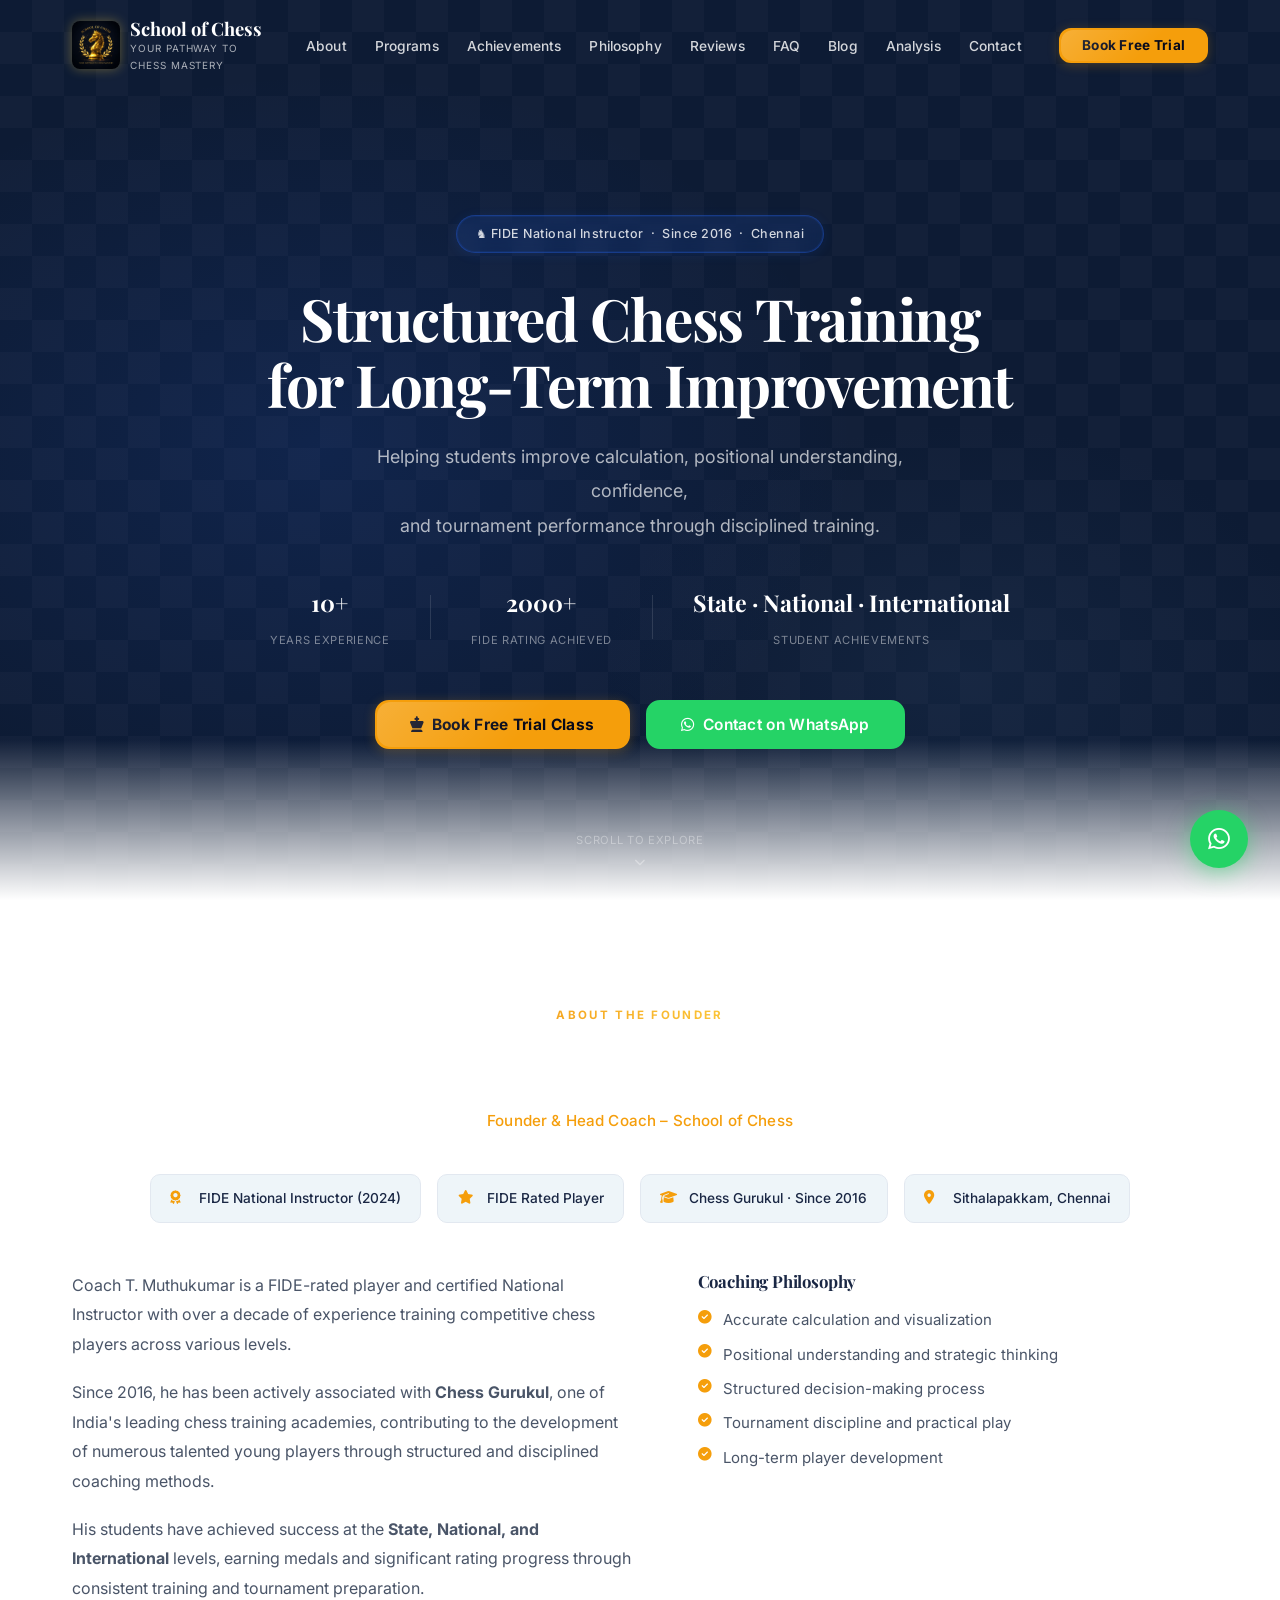
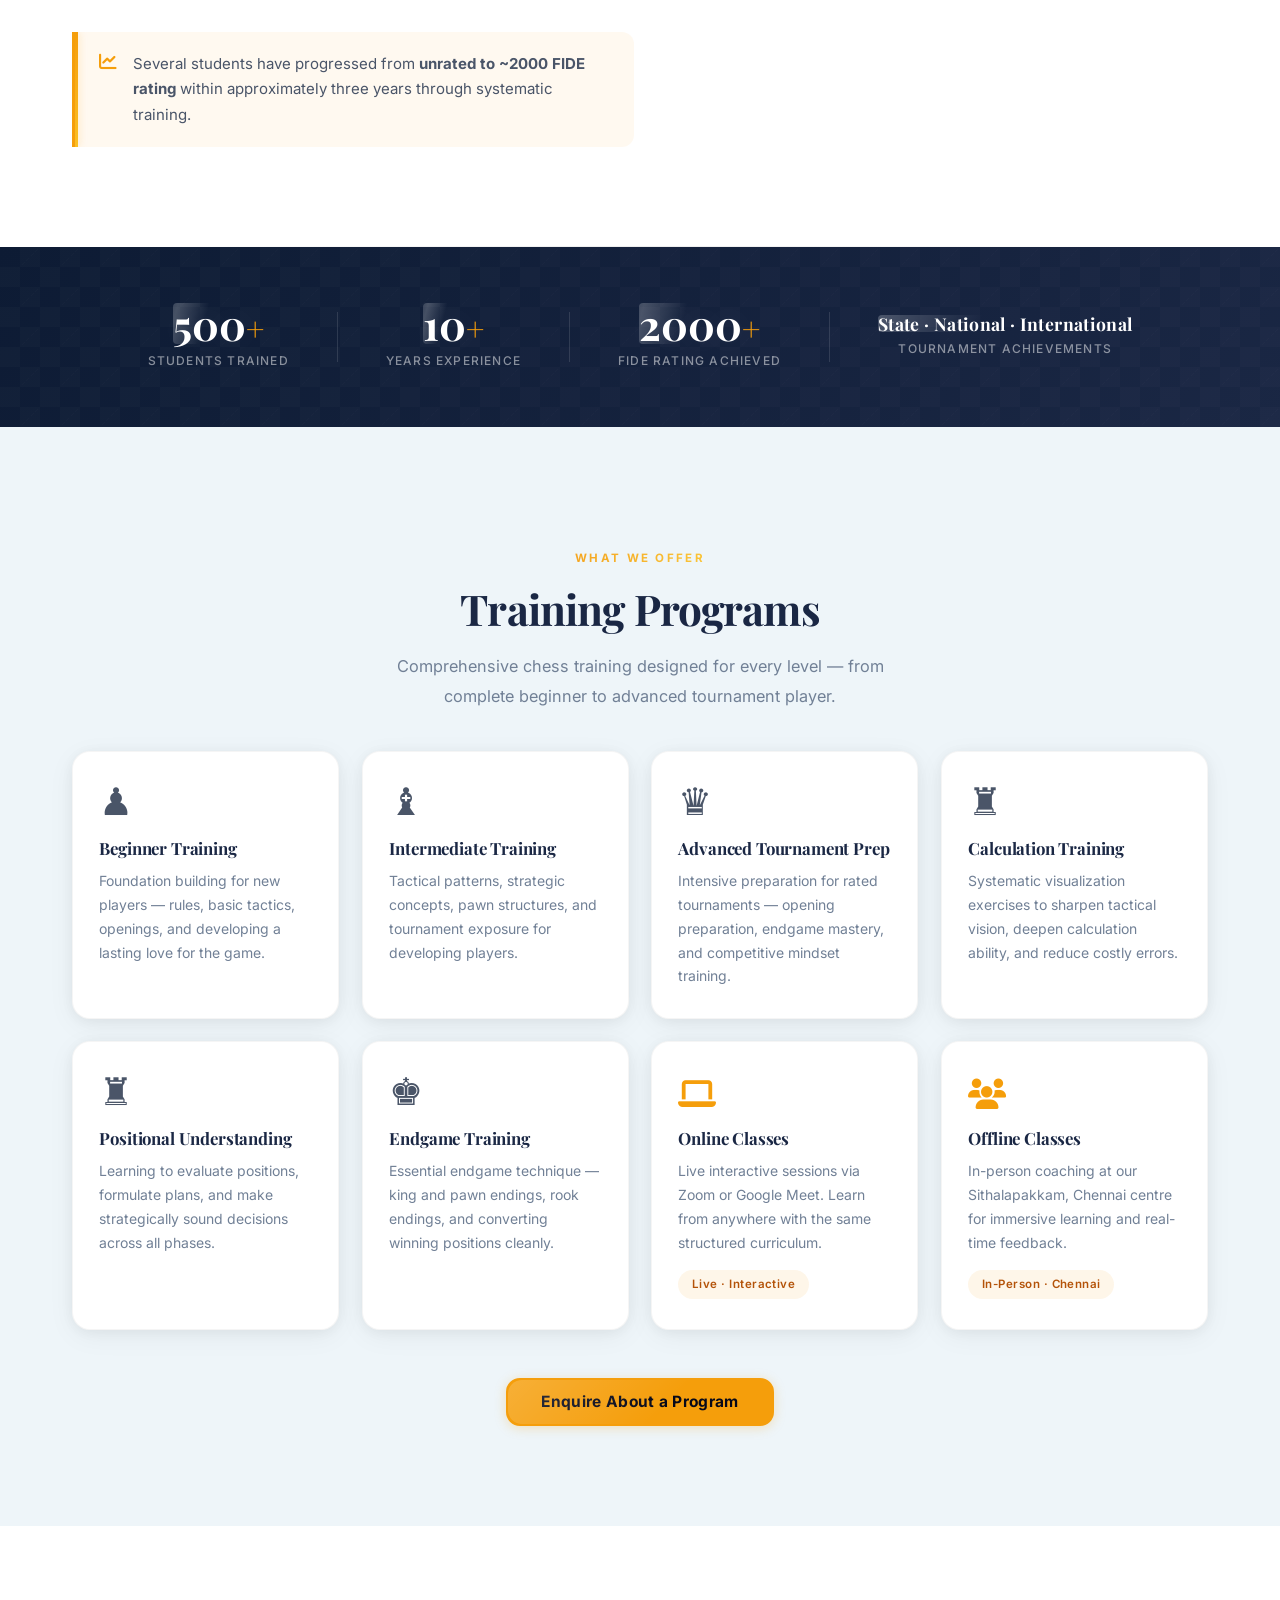
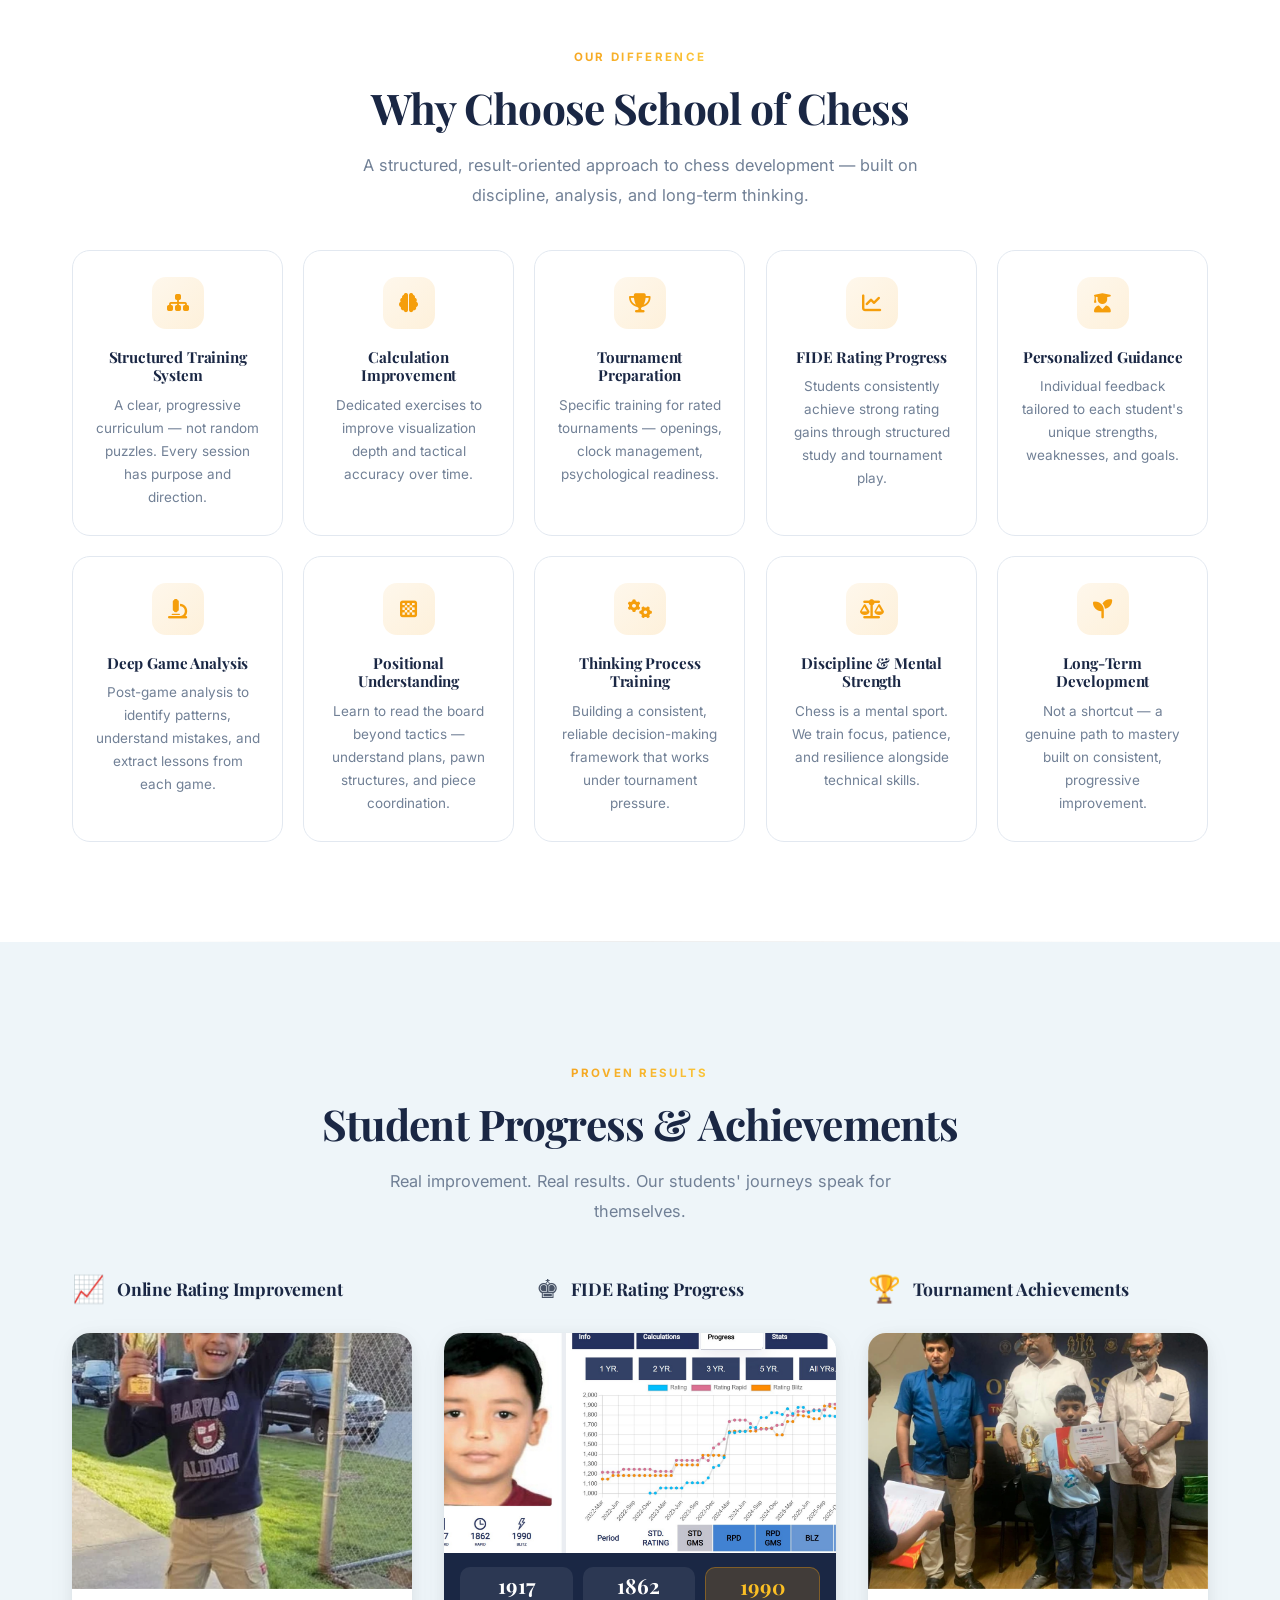
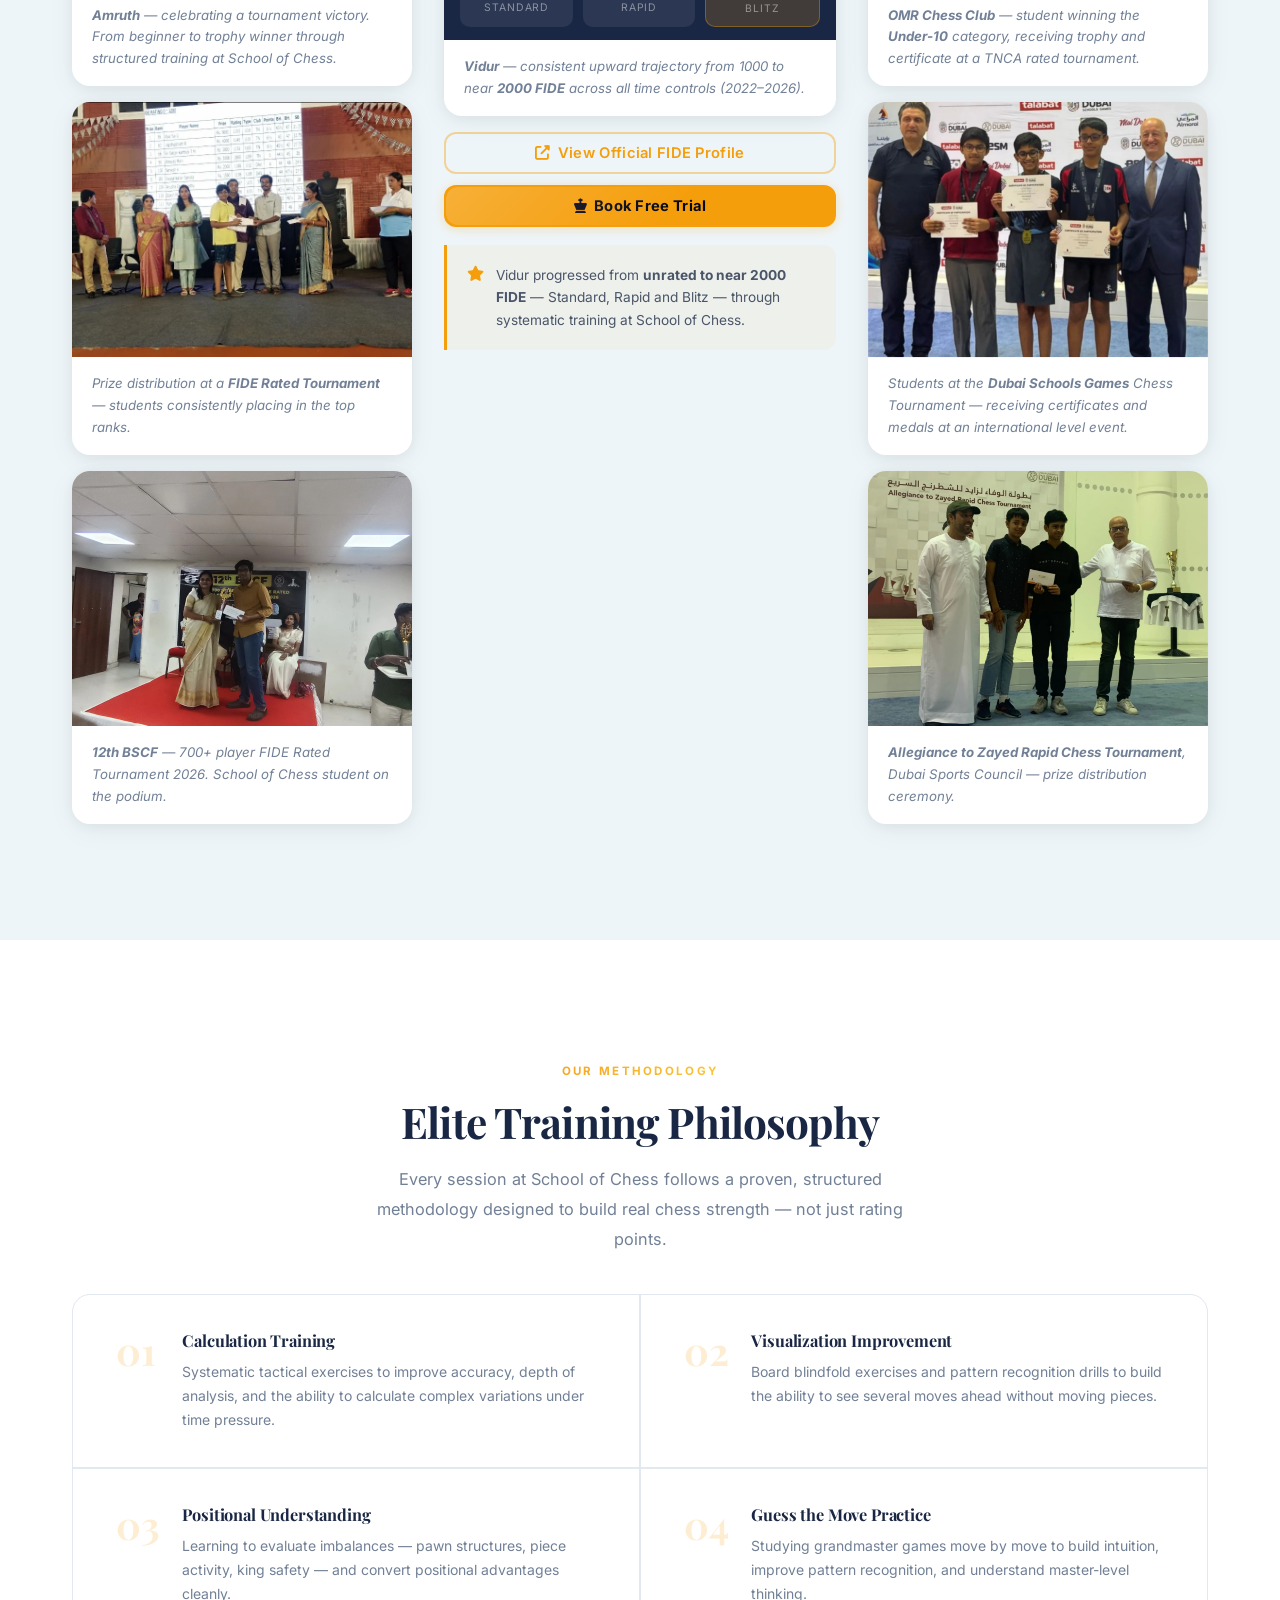
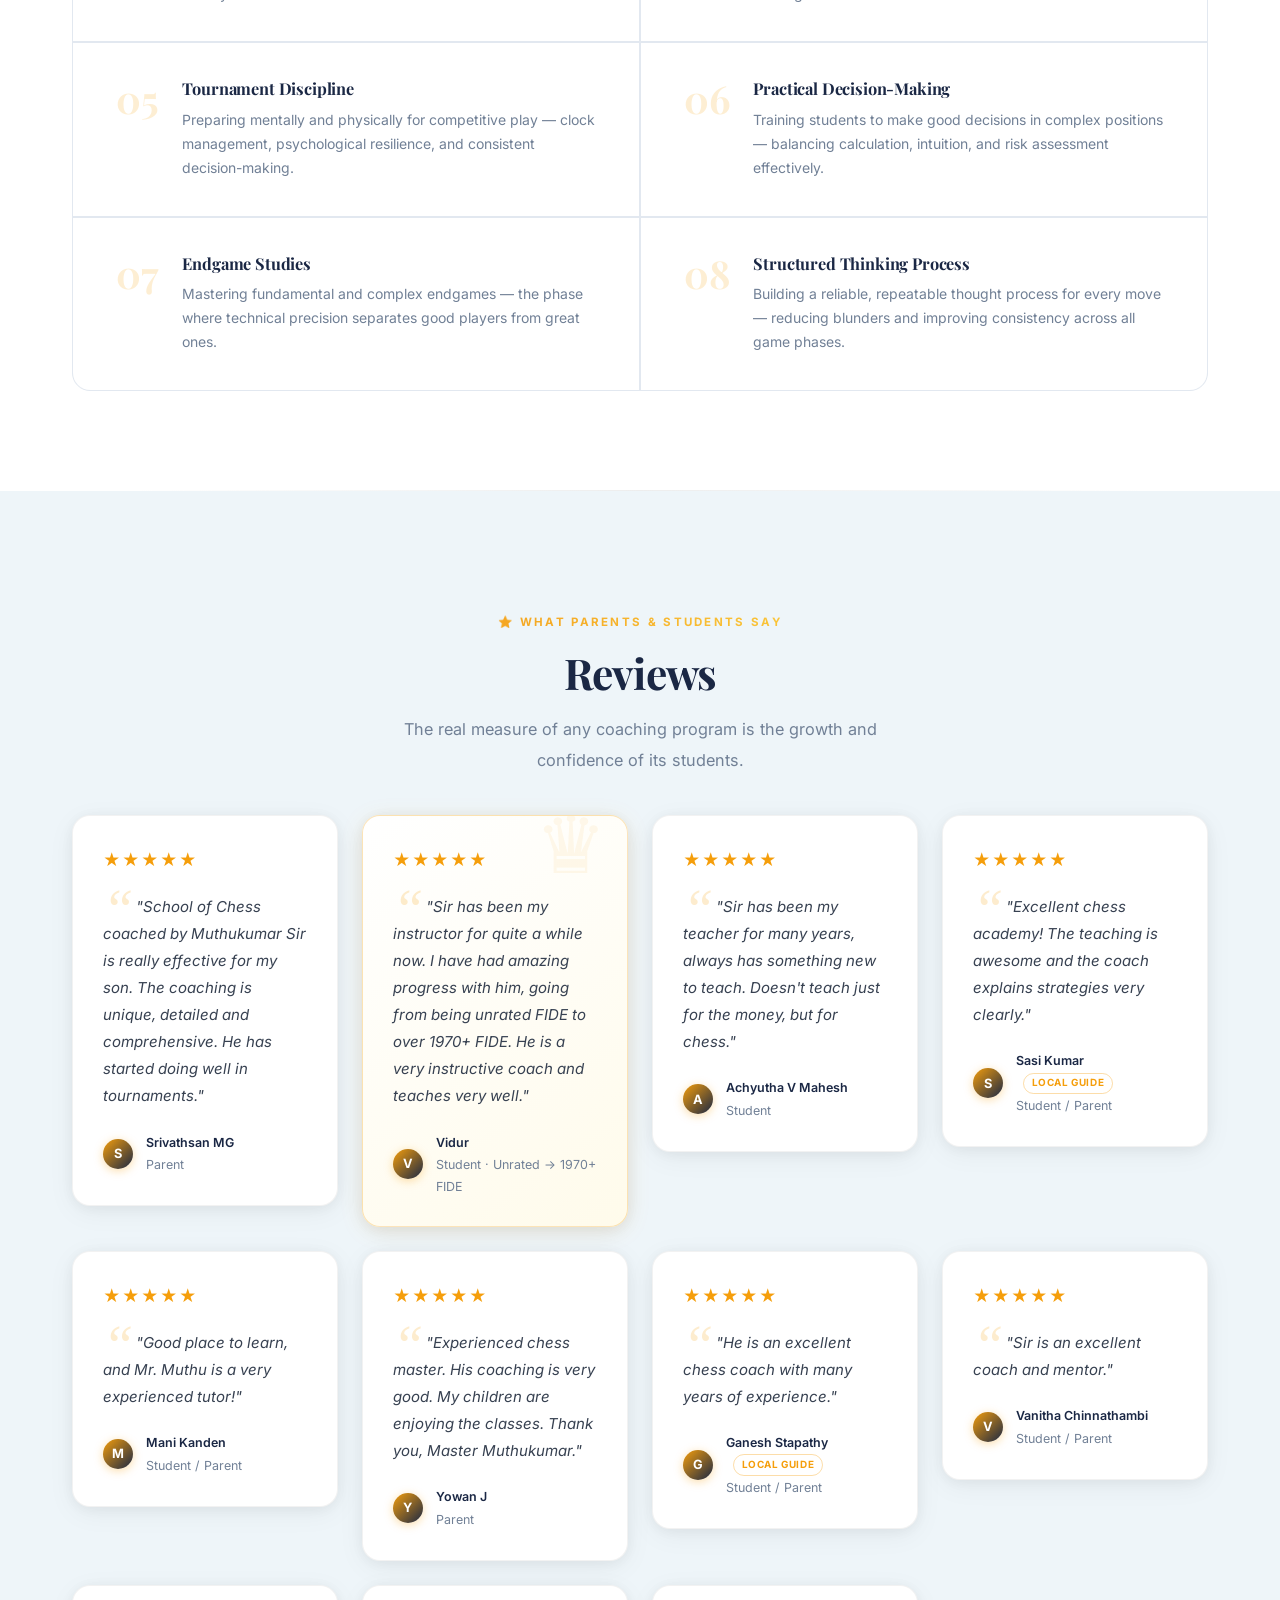
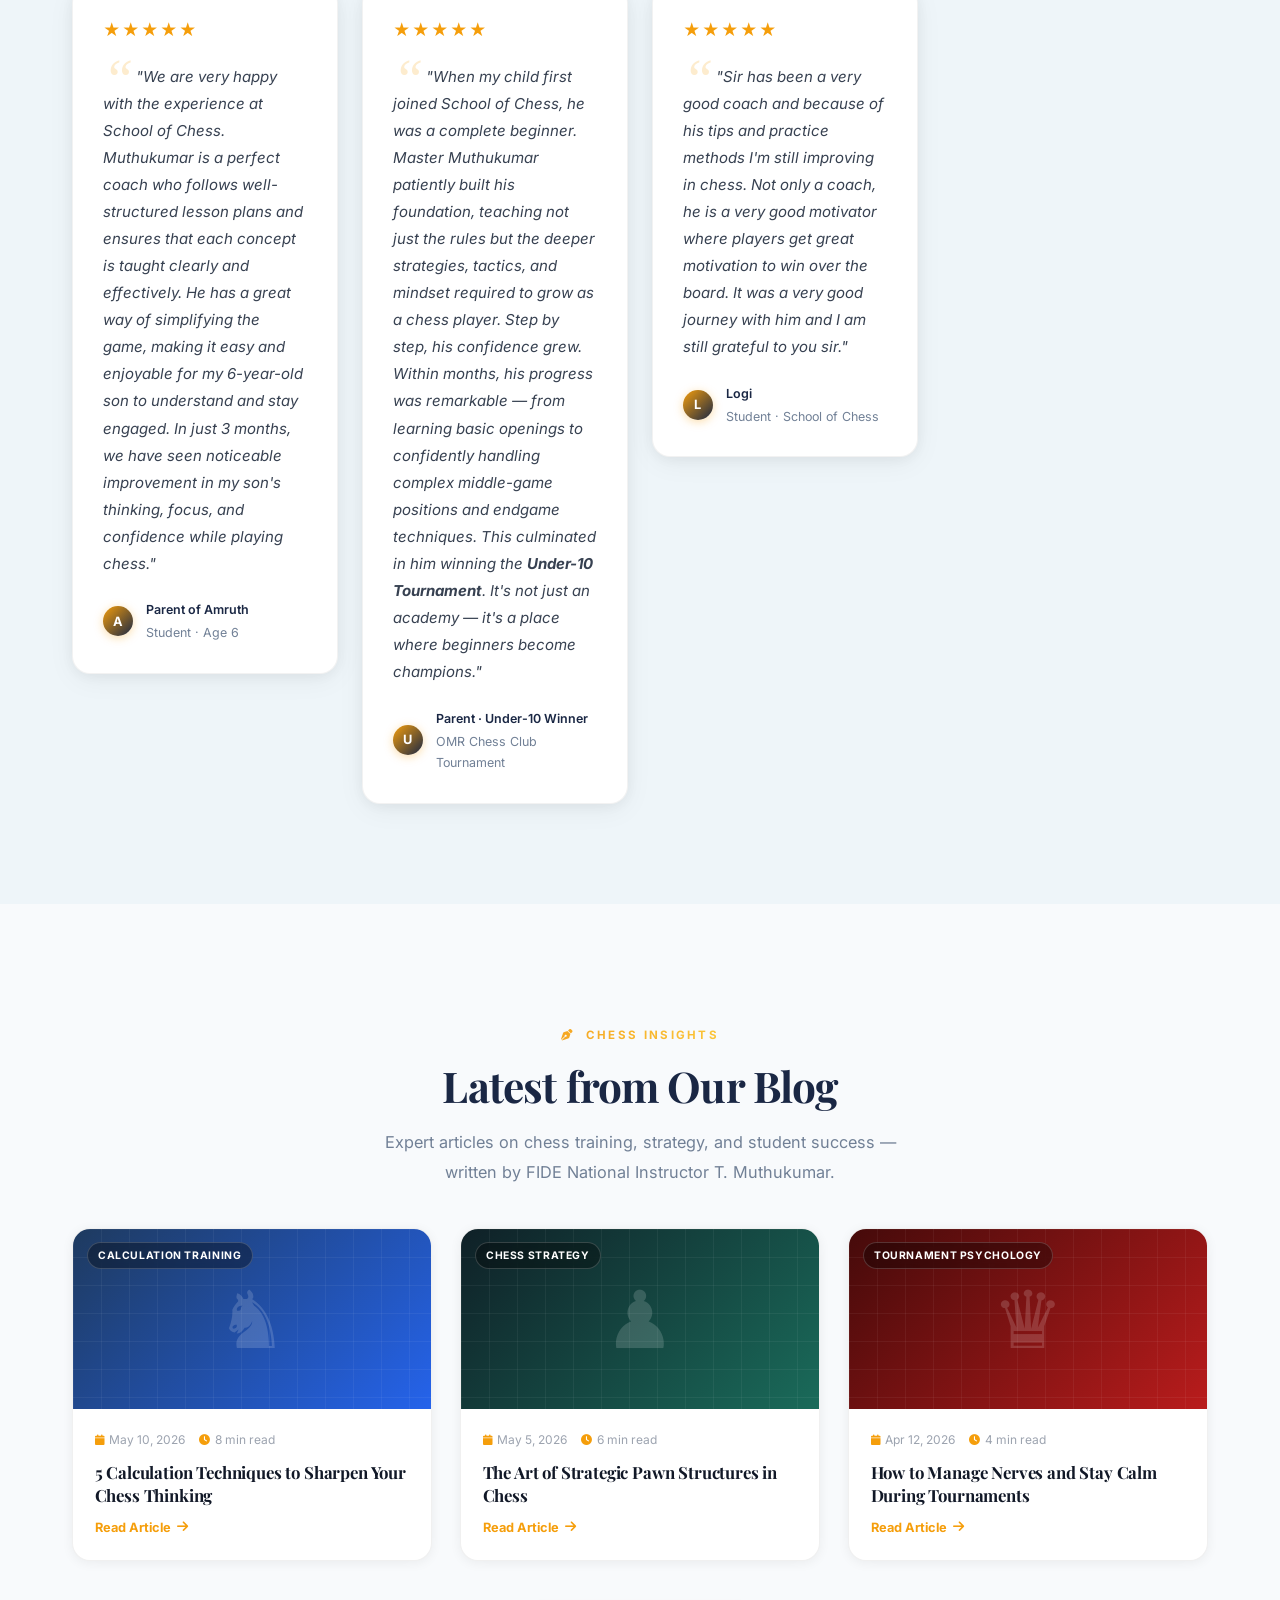
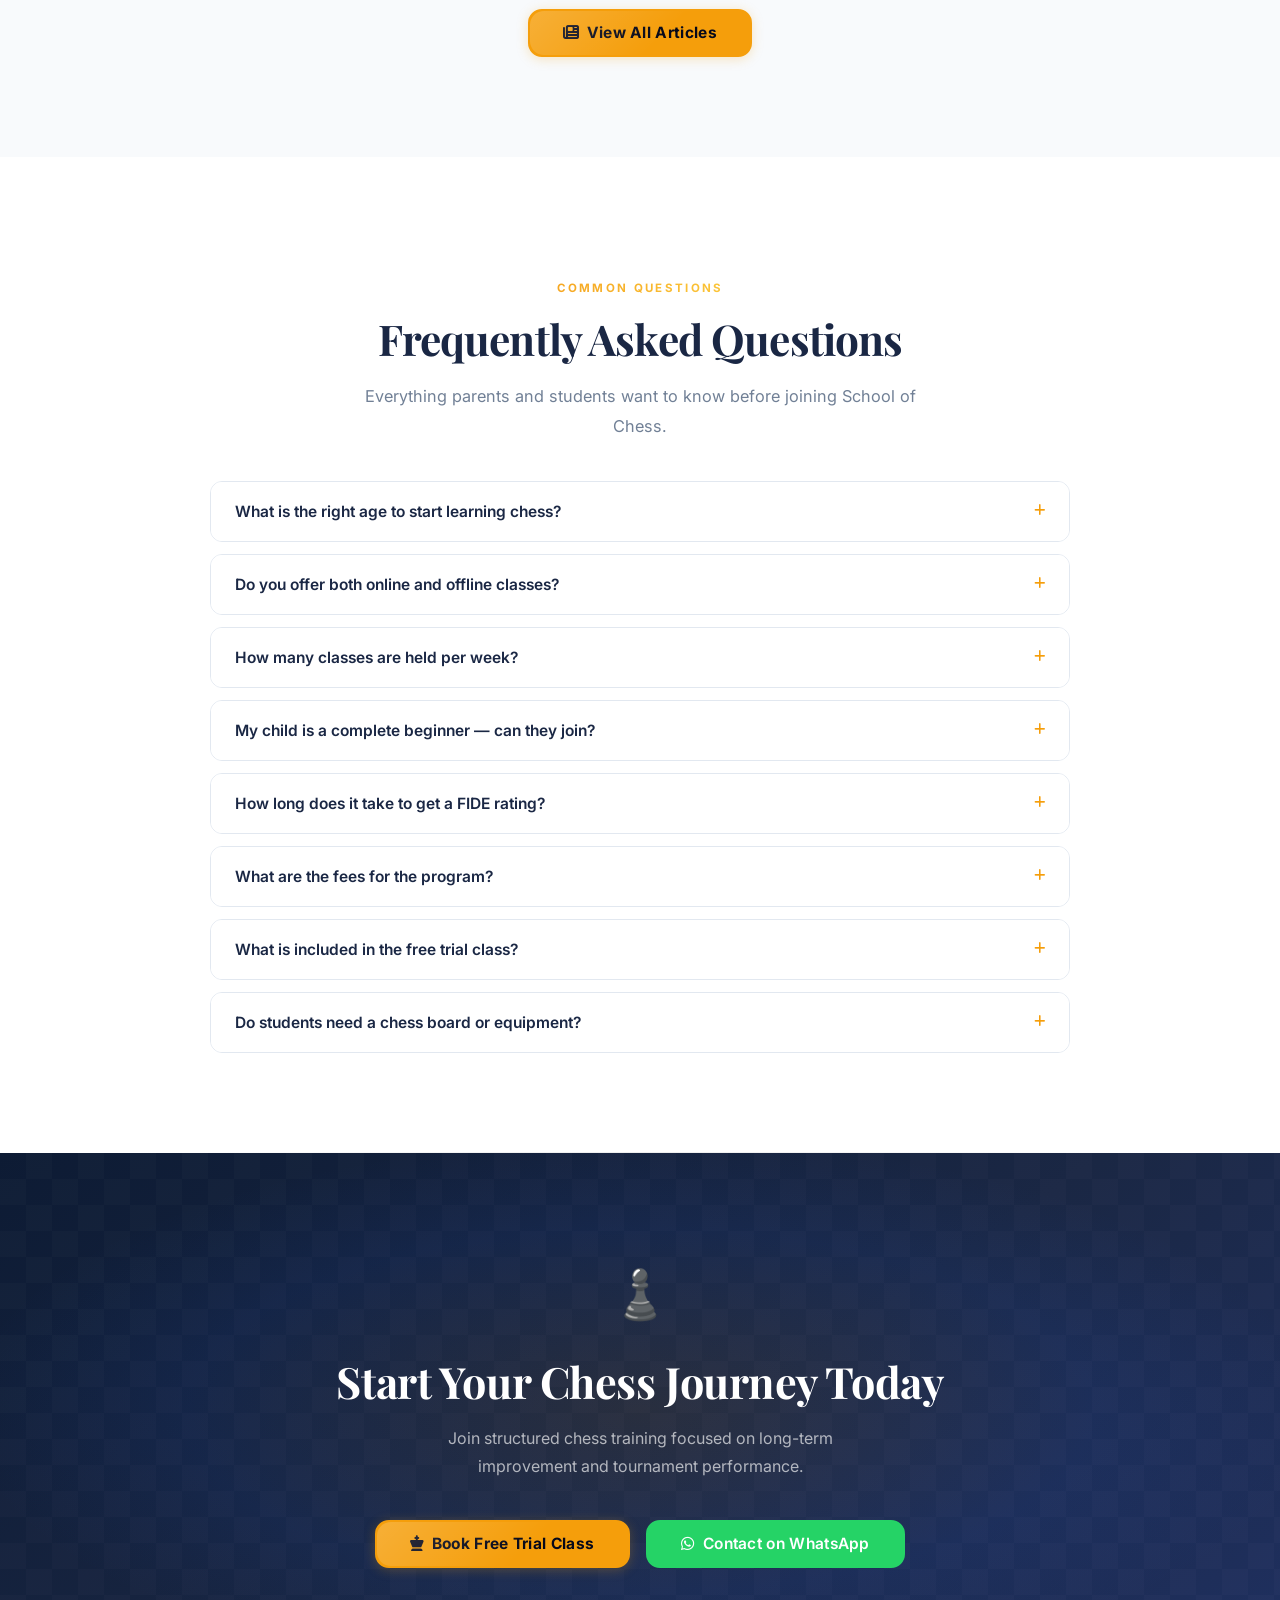
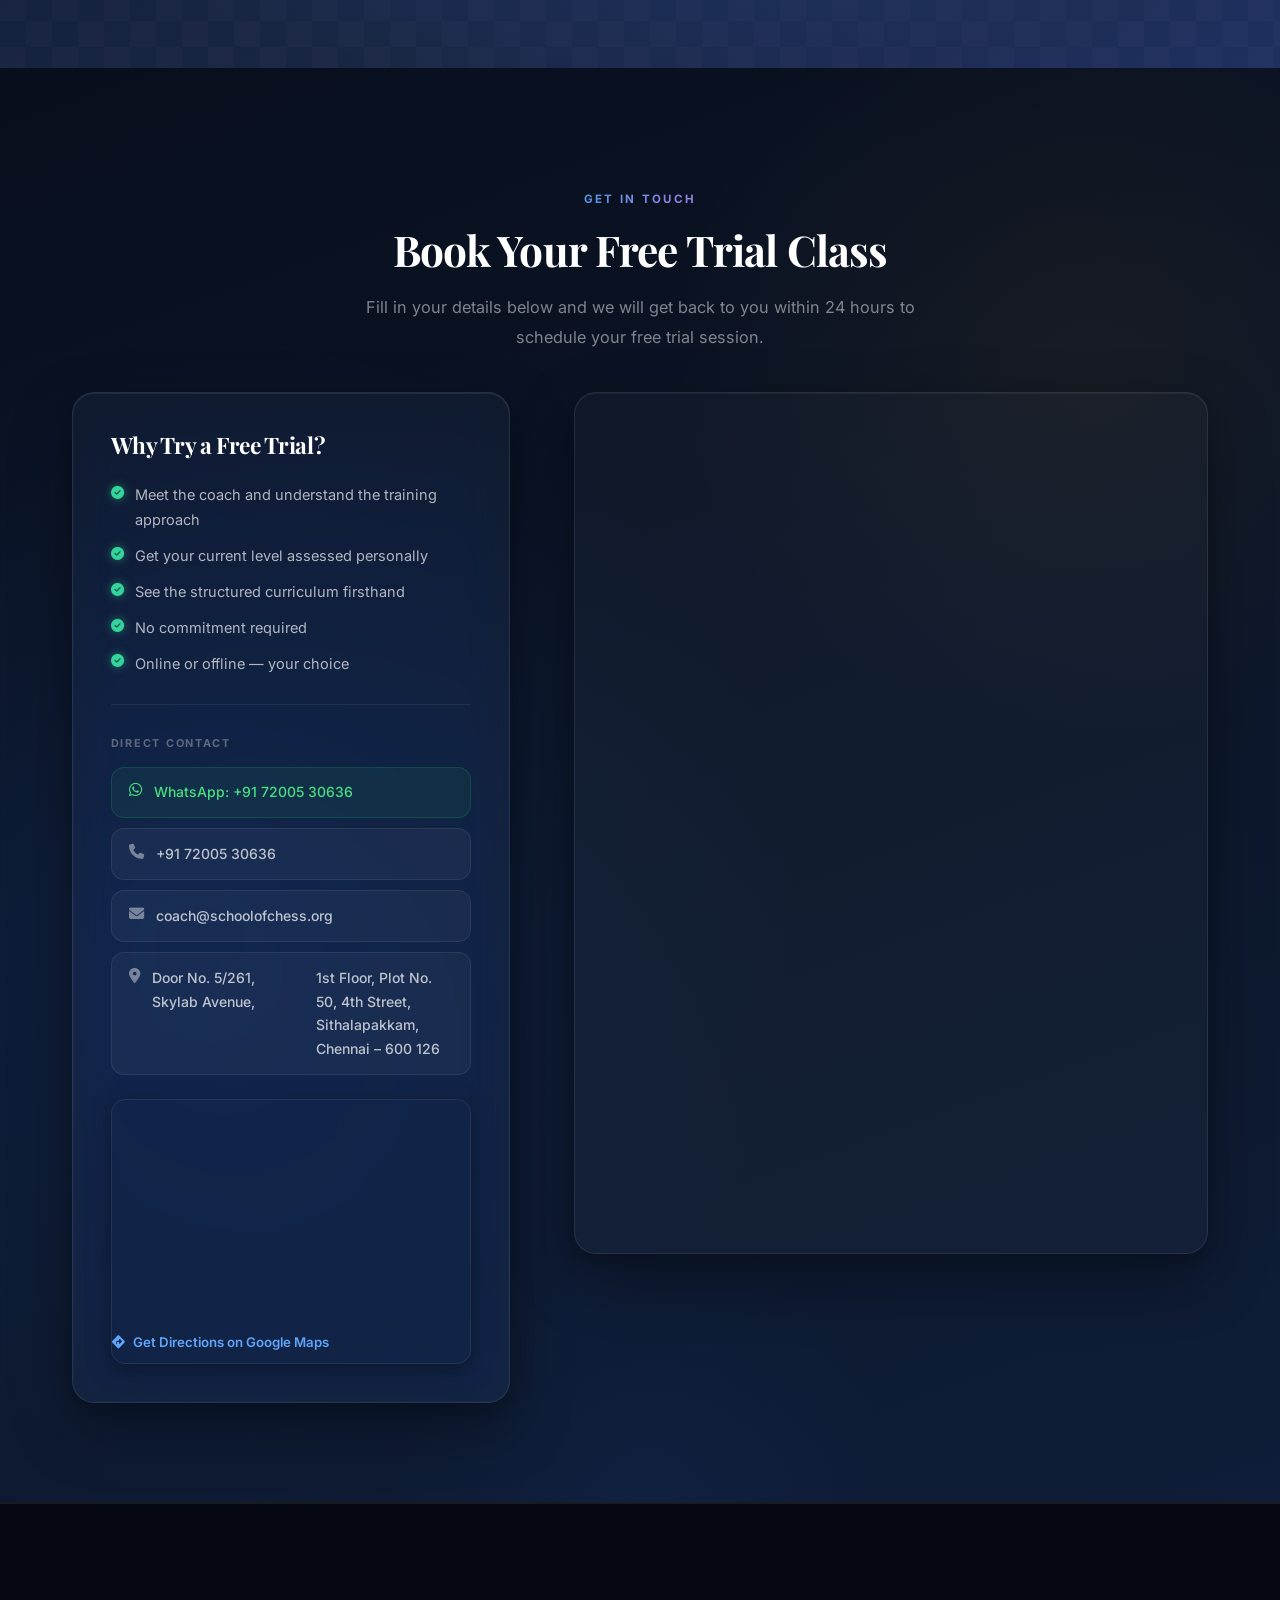
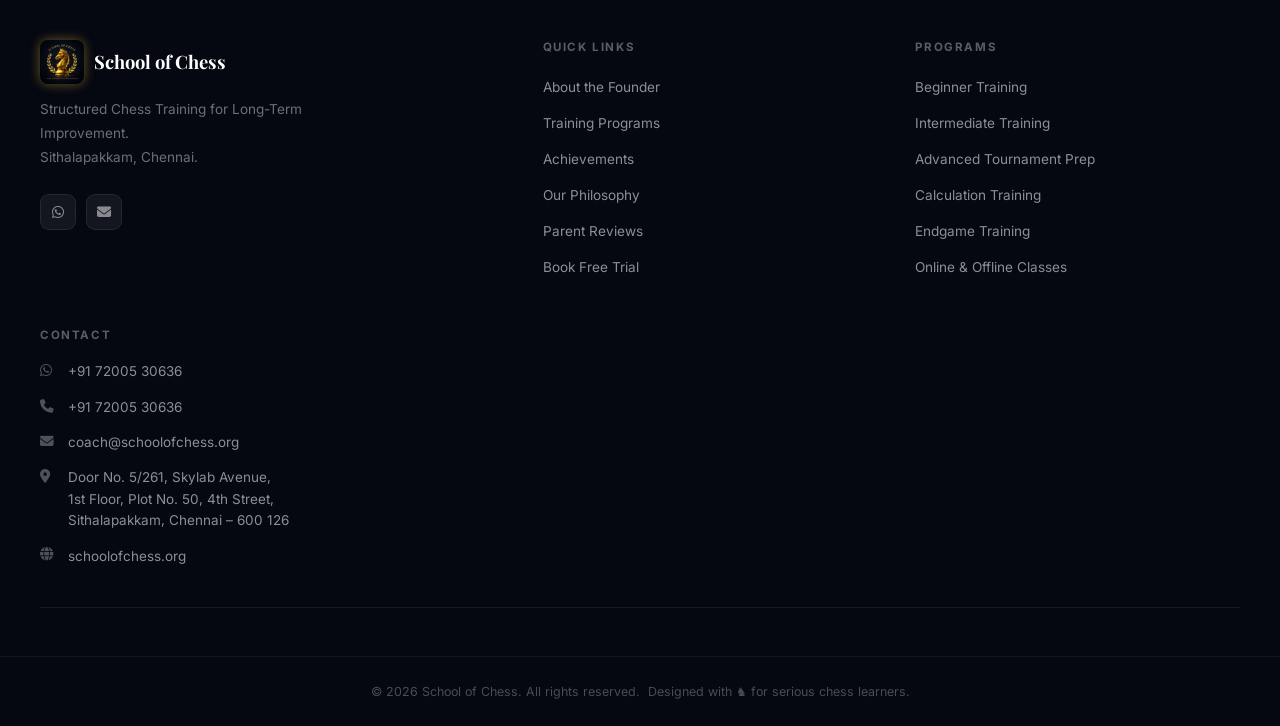
==== commit cf9e3326: "v35: audit fixes — links, OG tags, favicon, chart compression, navbar, sitemap Critical: - Add #cont" ====
--- a/index.html
+++ b/index.html
@@ -11,6 +11,7 @@
     <meta property="og:description" content="Structured chess training for long-term improvement. FIDE National Instructor. Book your free trial class today.">
     <meta property="og:url" content="https://www.schoolofchess.org/">
     <meta property="og:type" content="website">
+    <meta property="og:image" content="https://www.schoolofchess.org/images/og-card.png">
     <link rel="canonical" href="https://www.schoolofchess.org/">
     <!-- Google Analytics GA4 -->
     <script async src="https://www.googletagmanager.com/gtag/js?id=G-H3VFSQHK1L"></script>
@@ -29,9 +30,9 @@
     <!-- Font Awesome -->
     <link rel="stylesheet" href="https://cdnjs.cloudflare.com/ajax/libs/font-awesome/6.5.0/css/all.min.css">
 
-    <link rel="stylesheet" href="css/style.css?v=34">
-    <link rel="stylesheet" href="css/blog.css?v=34">
-    <link rel="icon" type="image/png" href="images/SCHOOL OF CHESS.png">
+    <link rel="stylesheet" href="css/style.css?v=35">
+    <link rel="stylesheet" href="css/blog.css?v=35">
+    <link rel="icon" type="image/png" sizes="32x32" href="images/favicon-32.png">
 
     <!-- Schema.org Structured Data — Local Business SEO -->
     <script type="application/ld+json">
@@ -409,7 +410,7 @@
                         <h3>FIDE Rating Progress</h3>
                     </div>
                     <div class="achievement-card fide-card">
-                        <img src="images/vidur-fide-rating-chart.png" alt="Vidur FIDE rating progress chart – Standard 1917, Rapid 1862, Blitz 1990" class="achievement-img fide-img" loading="lazy">
+                        <img src="images/vidur-fide-rating-chart.jpg" alt="Vidur FIDE rating progress chart – Standard 1917, Rapid 1862, Blitz 1990" class="achievement-img fide-img" loading="lazy">
                         <div class="fide-ratings-bar">
                             <div class="fide-rating-pill">
                                 <span class="fide-pill-num">1917</span>
@@ -706,7 +707,7 @@
                 </a>
 
                 <!-- Preview 2 -->
-                <a class="blog-preview-card" href="blog.html">
+                <a class="blog-preview-card" href="blog/strategic-pawn-structures.html">
                     <div class="preview-card-img cat-strategy">
                         <span class="piece">♟</span>
                         <span class="preview-card-badge">Chess Strategy</span>
@@ -722,7 +723,7 @@
                 </a>
 
                 <!-- Preview 3 -->
-                <a class="blog-preview-card" href="blog.html">
+                <a class="blog-preview-card" href="blog/tournament-psychology.html">
                     <div class="preview-card-img cat-psychology">
                         <span class="piece">♛</span>
                         <span class="preview-card-badge">Tournament Psychology</span>
@@ -852,6 +853,7 @@
 
     <!-- ===== ENQUIRY FORM ===== -->
     <section id="enquiry" class="section enquiry-section">
+        <div id="contact" style="position:absolute;top:-80px;visibility:hidden;pointer-events:none;" aria-hidden="true"></div>
         <div class="container">
             <div class="section-header">
                 <div class="section-label">Get In Touch</div>
--- a/css/style.css
+++ b/css/style.css
@@ -2634,6 +2634,9 @@
    All content, reviews, stats, images unchanged.
    ============================================================ */
 
+/* ── v35: --accent mapped to gold so inline var(--accent) usages are consistent ── */
+:root { --accent: var(--gold); }
+
 /* ── Body & headings — back to light foundation ──────────────── */
 body {
     background: var(--white);
@@ -2669,7 +2672,8 @@
 /* ═══════════════════════════════════════════════════════════════
    NAVBAR — white glass on scroll (over light content sections)
    ═══════════════════════════════════════════════════════════════ */
-.navbar.scrolled {
+.navbar.scrolled,
+#navbar.scrolled {
     background: rgba(255,255,255,0.96);
     backdrop-filter: blur(16px) saturate(1.6);
     -webkit-backdrop-filter: blur(16px) saturate(1.6);
@@ -2677,13 +2681,17 @@
 }
 .navbar.scrolled .logo-name    { color: var(--dark); }
 .navbar.scrolled .logo-tagline { color: var(--gray-light); }
-.navbar.scrolled .nav-links a  { color: var(--gray); }
+.navbar.scrolled .nav-links a,
+#navbar.scrolled .nav-links a  { color: var(--gray); }
 .navbar.scrolled .nav-links a:hover,
-.navbar.scrolled .nav-links a.active {
+.navbar.scrolled .nav-links a.active,
+#navbar.scrolled .nav-links a:hover,
+#navbar.scrolled .nav-links a.active {
     color: var(--gold);
     background: rgba(245,158,11,0.07);
 }
-.navbar.scrolled .hamburger span { background: var(--dark); }
+.navbar.scrolled .hamburger span,
+#navbar.scrolled .hamburger span { background: var(--dark); }
 .navbar.scrolled .nav-cta {
     background: var(--gold);
     color: #07091a;
